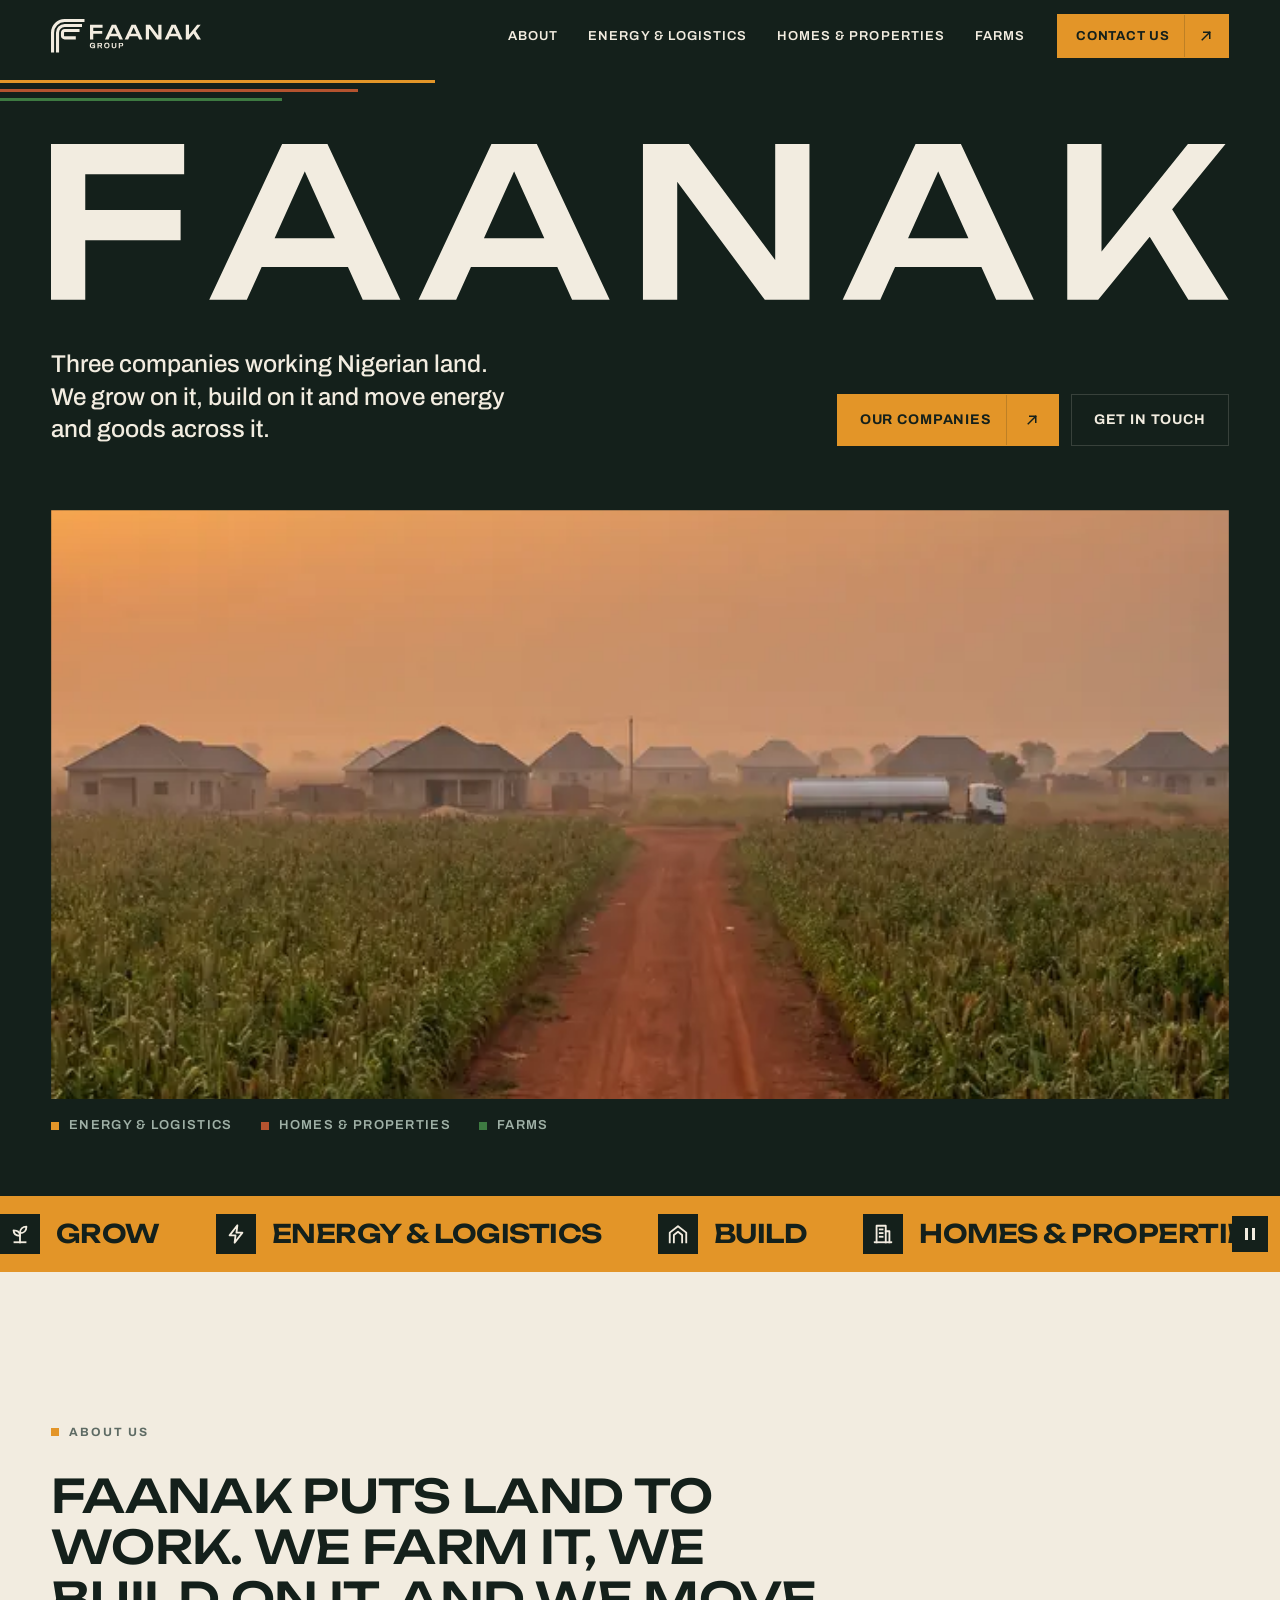
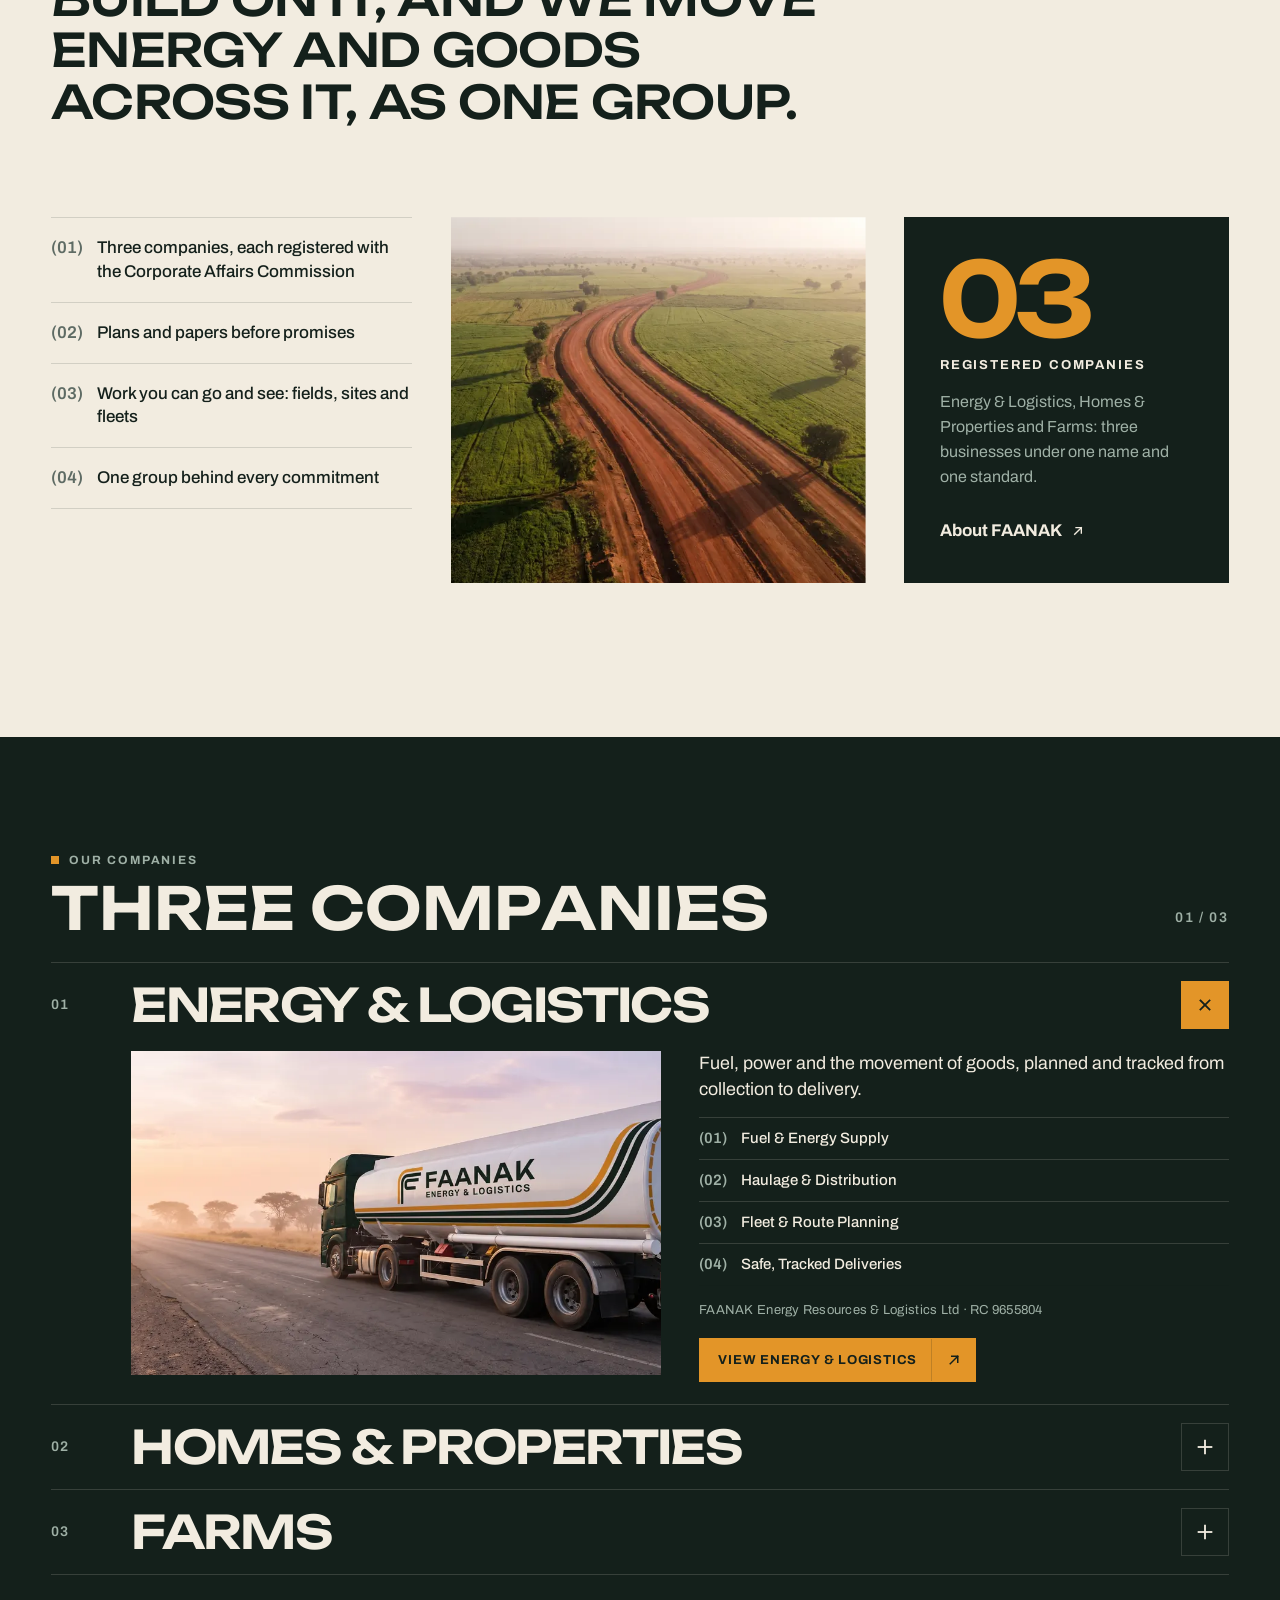
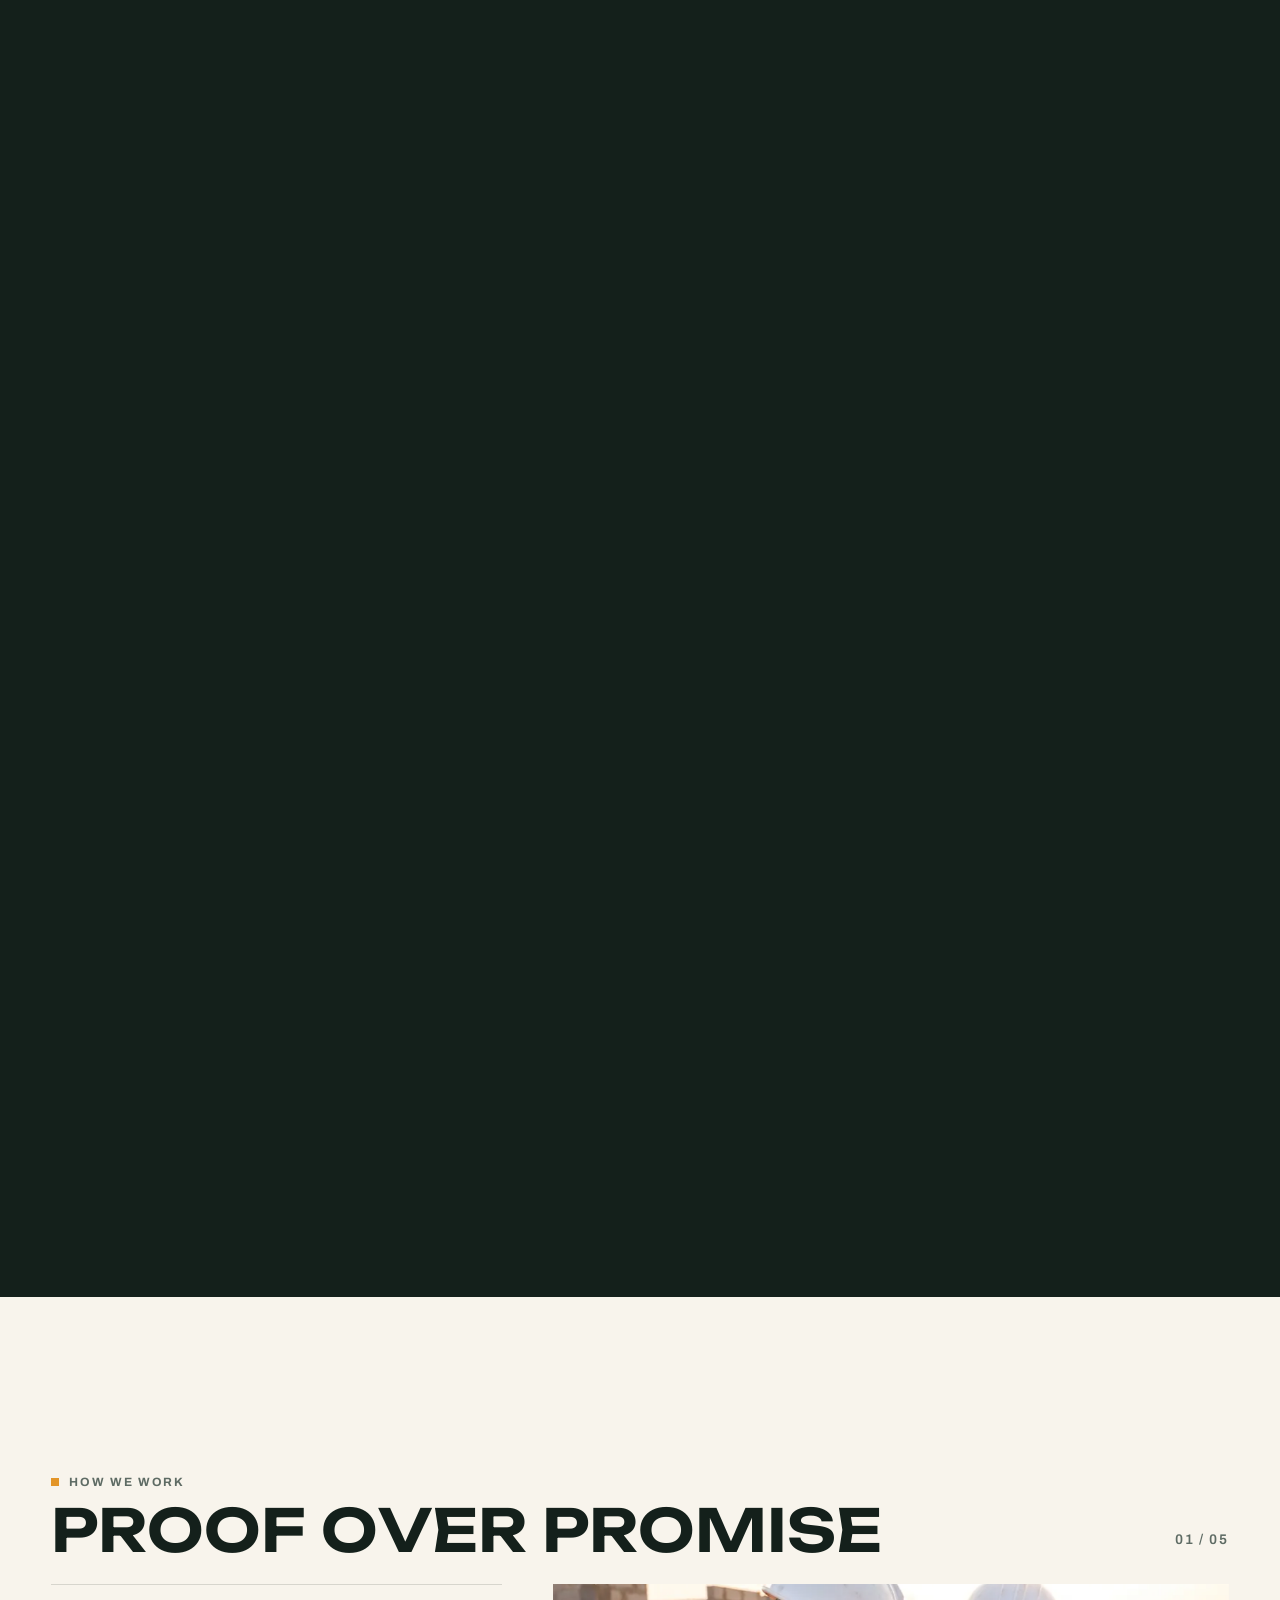
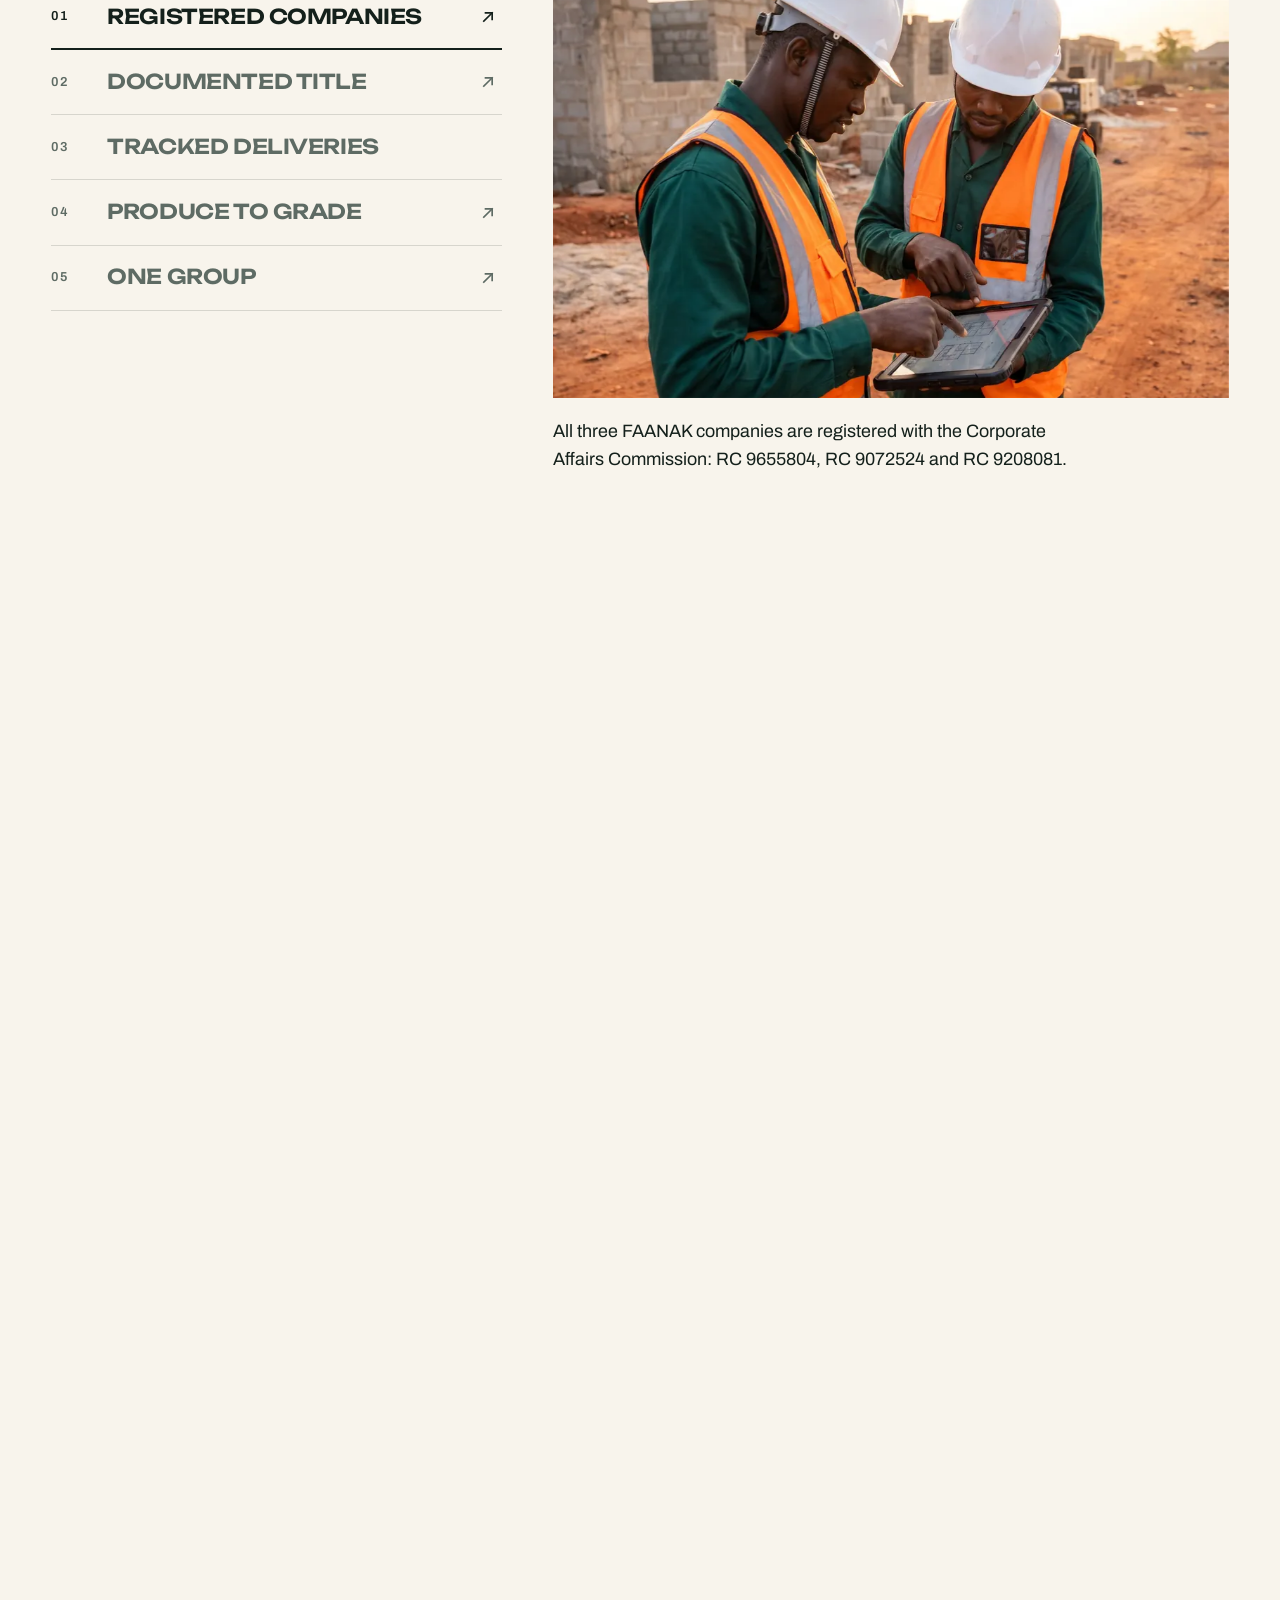
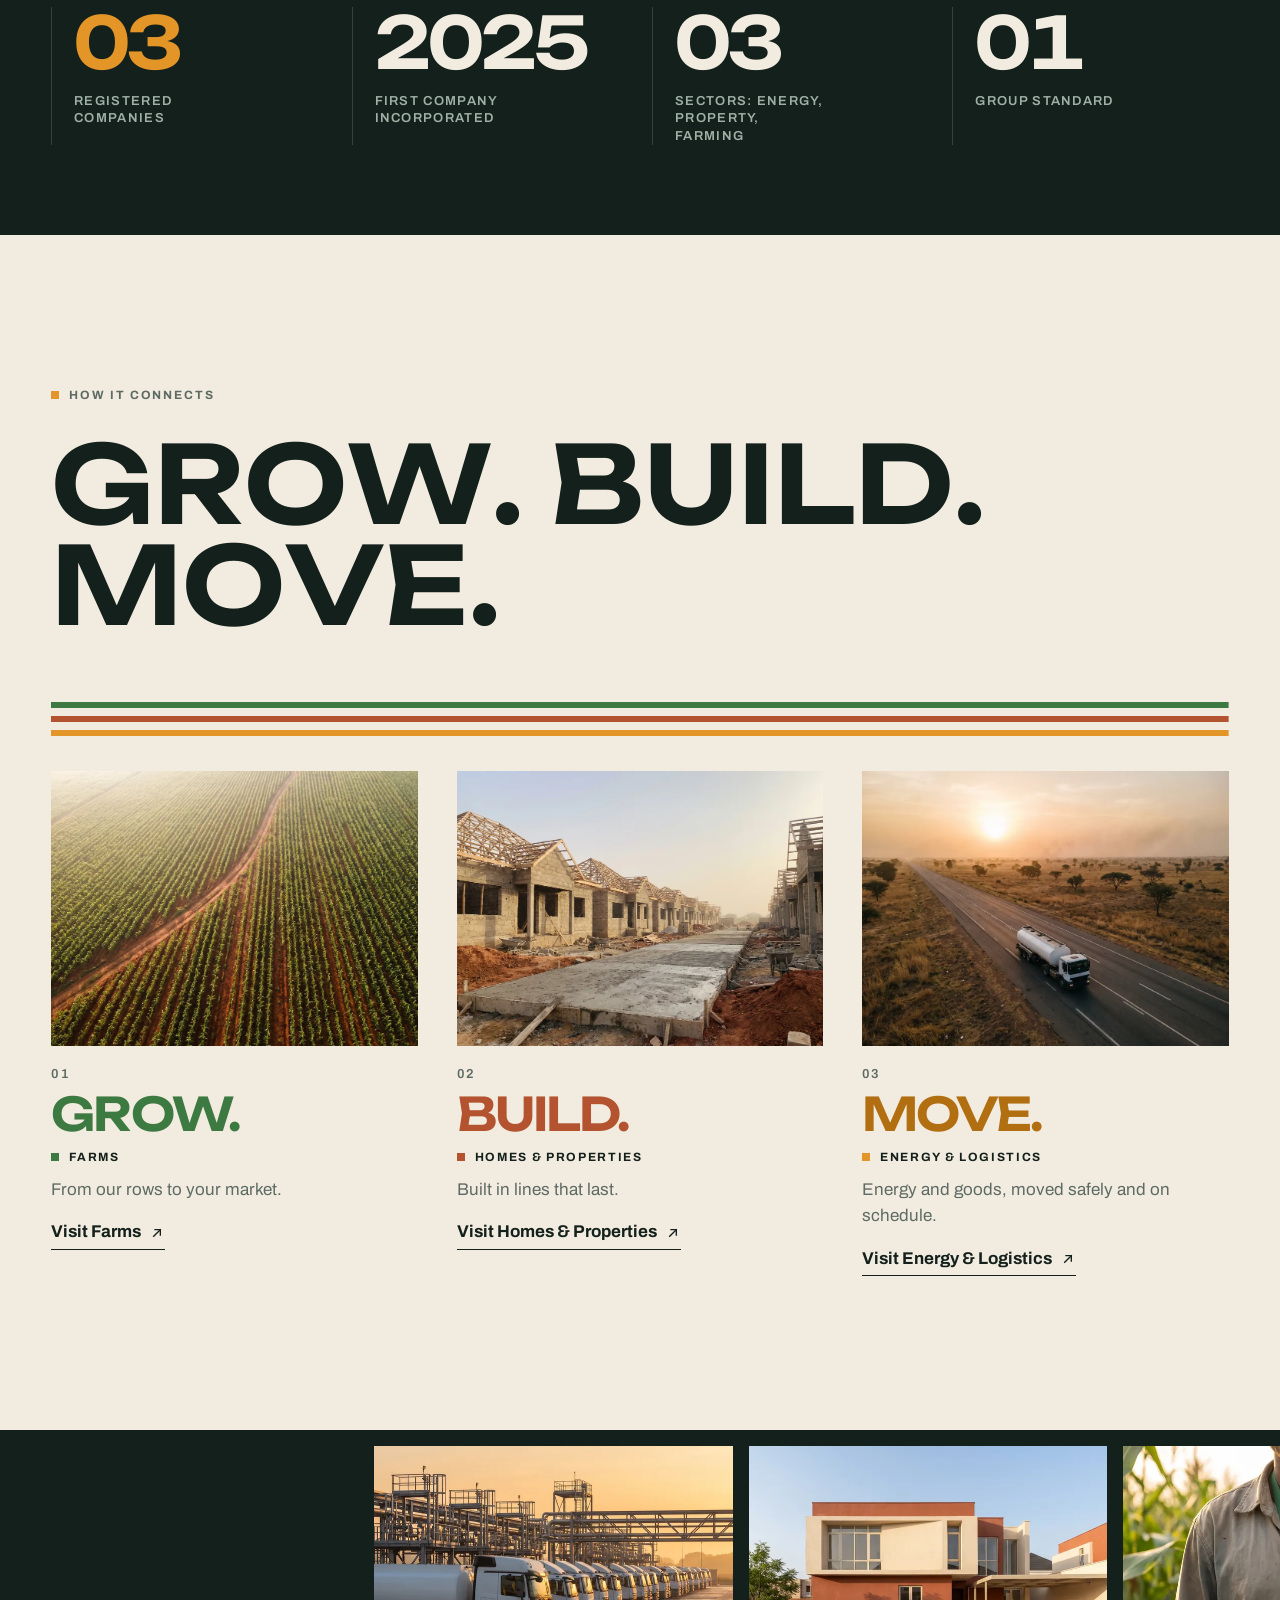
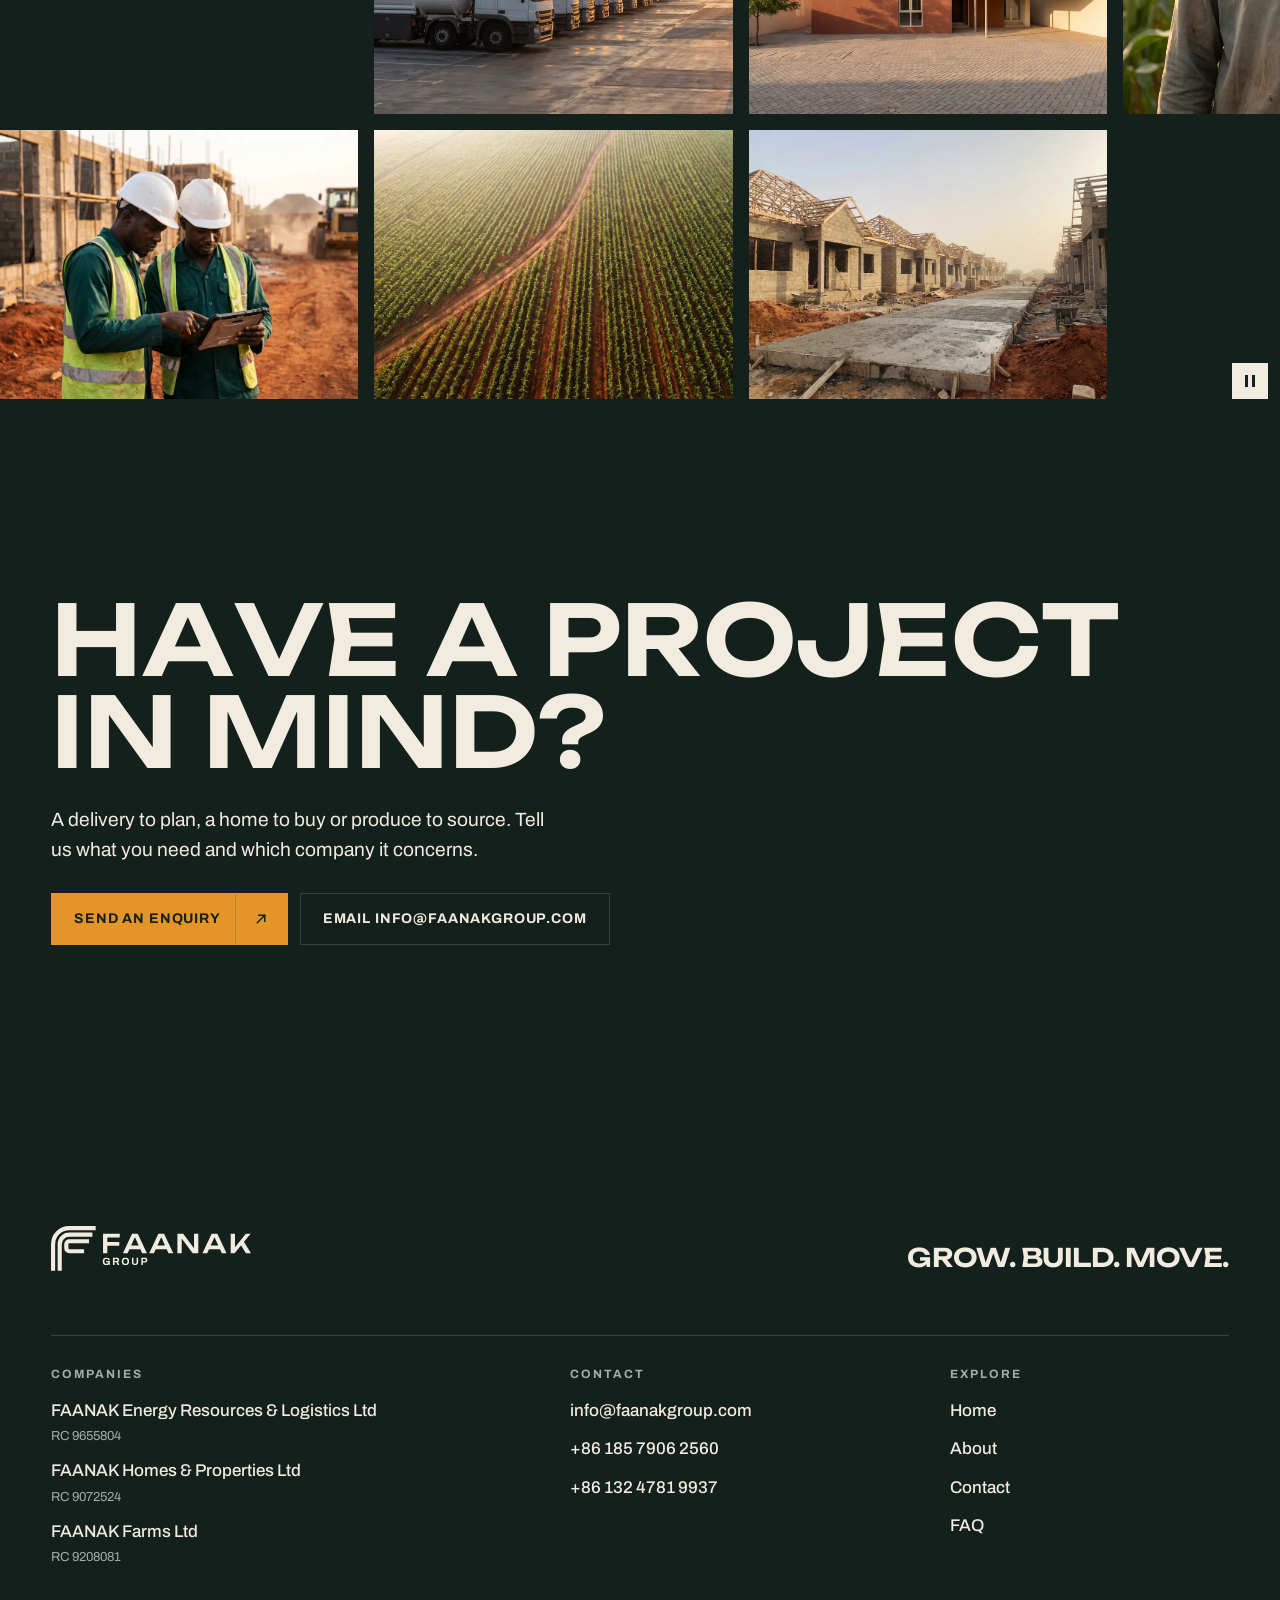
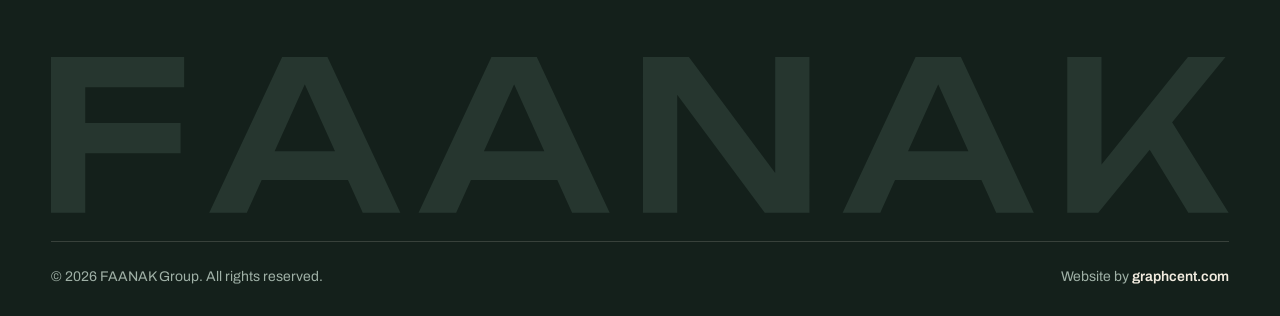
==== index.html @ 769b5a4d "Split the site into pages with scroll-driven company and work sections The one-page layout read as a" ====
<!doctype html>
<html lang="en-NG">
<head>
<meta charset="utf-8">
<meta name="viewport" content="width=device-width, initial-scale=1, viewport-fit=cover">
<title>FAANAK Group | Energy &amp; Logistics, Homes &amp; Properties, Farms</title>
<meta name="description" content="FAANAK Group brings three Nigerian companies under one name: FAANAK Energy Resources &amp; Logistics, FAANAK Homes &amp; Properties and FAANAK Farms. Grow. Build. Move.">
<meta name="theme-color" content="#14201B">
<link rel="canonical" href="https://4hm4di.github.io/faanakgroup/">
<meta property="og:type" content="website">
<meta property="og:site_name" content="FAANAK Group">
<meta property="og:title" content="FAANAK Group | Energy &amp; Logistics, Homes &amp; Properties, Farms">
<meta property="og:description" content="FAANAK Group brings three Nigerian companies under one name: FAANAK Energy Resources &amp; Logistics, FAANAK Homes &amp; Properties and FAANAK Farms. Grow. Build. Move.">
<meta property="og:url" content="https://4hm4di.github.io/faanakgroup/">
<meta property="og:image" content="https://4hm4di.github.io/faanakgroup/assets/img/og-image.jpg">
<meta name="twitter:card" content="summary_large_image">
<link rel="icon" href="favicon.ico" sizes="any">
<link rel="icon" href="favicon.svg" type="image/svg+xml">
<link rel="apple-touch-icon" href="apple-touch-icon.png">
<link rel="preload" href="assets/fonts/Unbounded-var.woff2" as="font" type="font/woff2" crossorigin>
<link rel="preload" href="assets/fonts/Archivo-var.woff2" as="font" type="font/woff2" crossorigin>
<link rel="stylesheet" href="assets/css/site.css">
<script>document.documentElement.classList.add('js');setTimeout(function(){var d=document.documentElement;if(!d.classList.contains('ready'))d.classList.remove('js');},4000);</script>
<script src="assets/js/site.js" defer></script>
</head><body data-page="index">
<svg xmlns="http://www.w3.org/2000/svg" style="display:none"><symbol id="i-phone" viewBox="0 0 24 24" fill="none" stroke="currentColor" stroke-width="2" stroke-linecap="square" stroke-linejoin="round"><path d="M6.5,3 H9.2 L10.6,7.4 L8.6,9 C9.7,11.6 12.4,14.3 15,15.4 L16.6,13.4 L21,14.8 V17.5 C21,19.4 19.4,21 17.5,21 C10,21 3,14 3,6.5 C3,4.6 4.6,3 6.5,3 Z"/></symbol><symbol id="i-mobile" viewBox="0 0 24 24" fill="none" stroke="currentColor" stroke-width="2" stroke-linecap="square" stroke-linejoin="round"><path d="M7,2.5 H17 V21.5 H7 Z"/><path d="M11,18 H13"/></symbol><symbol id="i-email" viewBox="0 0 24 24" fill="none" stroke="currentColor" stroke-width="2" stroke-linecap="square" stroke-linejoin="round"><path d="M3,5.5 H21 V18.5 H3 Z"/><path d="M3,7.5 L12,13.5 L21,7.5" stroke-linecap="butt"/></symbol><symbol id="i-web" viewBox="0 0 24 24" fill="none" stroke="currentColor" stroke-width="2" stroke-linecap="square" stroke-linejoin="round"><path d="M21,12 A9,9 0 1,1 3,12 A9,9 0 1,1 21,12 Z"/><path d="M12,3 C8.3,6.2 8.3,17.8 12,21" stroke-linecap="butt"/><path d="M12,3 C15.7,6.2 15.7,17.8 12,21" stroke-linecap="butt"/><path d="M3,12 H21" stroke-linecap="butt"/></symbol><symbol id="i-location" viewBox="0 0 24 24" fill="none" stroke="currentColor" stroke-width="2" stroke-linecap="square" stroke-linejoin="round"><path d="M12,21.5 C12,21.5 4.5,14.6 4.5,9.5 A7.5,7.5 0 0,1 19.5,9.5 C19.5,14.6 12,21.5 12,21.5 Z"/><path d="M14.5,9.5 A2.5,2.5 0 1,1 9.5,9.5 A2.5,2.5 0 1,1 14.5,9.5 Z"/></symbol><symbol id="i-chat" viewBox="0 0 24 24" fill="none" stroke="currentColor" stroke-width="2" stroke-linecap="square" stroke-linejoin="round"><path d="M3.5,4.5 H20.5 V16 H11.5 L7,20 V16 H3.5 Z"/><path d="M7.5,8.5 H16.5"/><path d="M7.5,12 H13.5"/></symbol><symbol id="i-social" viewBox="0 0 24 24" fill="none" stroke="currentColor" stroke-width="2" stroke-linecap="square" stroke-linejoin="round"><path d="M20.1,5.5 A2.6,2.6 0 1,1 14.9,5.5 A2.6,2.6 0 1,1 20.1,5.5 Z"/><path d="M9.1,12 A2.6,2.6 0 1,1 3.9,12 A2.6,2.6 0 1,1 9.1,12 Z"/><path d="M20.1,18.5 A2.6,2.6 0 1,1 14.9,18.5 A2.6,2.6 0 1,1 20.1,18.5 Z"/><path d="M8.74,10.68 L15.26,6.82" stroke-linecap="butt"/><path d="M8.74,13.32 L15.26,17.18" stroke-linecap="butt"/></symbol><symbol id="i-energy" viewBox="0 0 24 24" fill="none" stroke="currentColor" stroke-width="2" stroke-linecap="square" stroke-linejoin="round"><path d="M13.5,2.5 L5,13.5 H11.5 L10.5,21.5 L19,10.5 H12.5 Z"/></symbol><symbol id="i-fuel" viewBox="0 0 24 24" fill="none" stroke="currentColor" stroke-width="2" stroke-linecap="square" stroke-linejoin="round"><path d="M12,2.5 C12,2.5 5.5,10.2 5.5,14.5 A6.5,6.5 0 0,0 18.5,14.5 C18.5,10.2 12,2.5 12,2.5 Z"/><path d="M9,15 C9,16.7 10.3,18 12,18"/></symbol><symbol id="i-logistics" viewBox="0 0 24 24" fill="none" stroke="currentColor" stroke-width="2" stroke-linecap="square" stroke-linejoin="round"><path d="M2.5,6 H14 V17"/><path d="M2.5,6 V17 H4" stroke-linecap="butt"/><path d="M8,17 H15" stroke-linecap="butt"/><path d="M14,9.5 H18 L21.5,13 V17 H19" stroke-linecap="butt"/><path d="M8,17.5 A2,2 0 1,1 4,17.5 A2,2 0 1,1 8,17.5 Z"/><path d="M19,17.5 A2,2 0 1,1 15,17.5 A2,2 0 1,1 19,17.5 Z"/></symbol><symbol id="i-homes" viewBox="0 0 24 24" fill="none" stroke="currentColor" stroke-width="2" stroke-linecap="square" stroke-linejoin="round"><path d="M3,21 V10.5 L12,3.5 L21,10.5 V21"/><path d="M7.5,21 V13 L12,9.5 L16.5,13 V21"/></symbol><symbol id="i-properties" viewBox="0 0 24 24" fill="none" stroke="currentColor" stroke-width="2" stroke-linecap="square" stroke-linejoin="round"><path d="M5,21 V3 H15 V21"/><path d="M15,9 H19 V21"/><path d="M8.5,7 H11.5"/><path d="M8.5,11 H11.5"/><path d="M8.5,15 H11.5"/><path d="M3,21 H21"/></symbol><symbol id="i-land" viewBox="0 0 24 24" fill="none" stroke="currentColor" stroke-width="2" stroke-linecap="square" stroke-linejoin="round"><path d="M3.5,8 L12,4 L20.5,8 L12,12 Z"/><path d="M3.5,12.5 L12,16.5 L20.5,12.5"/><path d="M3.5,16.5 L12,20.5 L20.5,16.5"/></symbol><symbol id="i-farms" viewBox="0 0 24 24" fill="none" stroke="currentColor" stroke-width="2" stroke-linecap="square" stroke-linejoin="round"><path d="M12,21 V11"/><path d="M12,14 C12,10.2 9.2,8 5,8 C5,11.8 7.8,14 12,14 Z"/><path d="M12,11 C12,7 14.8,4 19,4 C19,8 16.2,11 12,11 Z"/><path d="M6,21 H18"/></symbol><symbol id="i-produce" viewBox="0 0 24 24" fill="none" stroke="currentColor" stroke-width="2" stroke-linecap="square" stroke-linejoin="round"><path d="M12,22 V4"/><path d="M8,5.5 L12,9 L16,5.5"/><path d="M8,10 L12,13.5 L16,10"/><path d="M8,14.5 L12,18 L16,14.5"/></symbol><symbol id="i-fields" viewBox="0 0 24 24" fill="none" stroke="currentColor" stroke-width="2" stroke-linecap="square" stroke-linejoin="round"><path d="M3,7.5 C6,5.5 9,9.5 12,7.5 C15,5.5 18,9.5 21,7.5"/><path d="M3,12 C6,10 9,14 12,12 C15,10 18,14 21,12"/><path d="M3,16.5 C6,14.5 9,18.5 12,16.5 C15,14.5 18,18.5 21,16.5"/></symbol><symbol id="i-arrow" viewBox="0 0 24 24" fill="none" stroke="currentColor" stroke-width="2" stroke-linecap="square" stroke-linejoin="round"><path d="M7 17 L17 7"/><path d="M9 7 H17 V15"/></symbol><symbol id="i-plus" viewBox="0 0 24 24" fill="none" stroke="currentColor" stroke-width="2" stroke-linecap="square"><path d="M12 5 V19"/><path d="M5 12 H19"/></symbol></svg>
<a class="skip" href="#main">Skip to content</a>
<header class="header" data-header>
  <div class="header__inner wrap">
    <a class="header__logo" href="index.html" aria-label="FAANAK Group home"><svg class="logo" role="img" aria-hidden="true" focusable="false" xmlns="http://www.w3.org/2000/svg" viewBox="0 0 447.92 100.00"><g transform="translate(0.000,0.000) scale(1.40331)"><path d="M154.391,226.579 H115.462 A25.733,25.733 0 0 0 89.729,252.312 V291.241" transform="translate(-86.430,-223.280)" fill="none" stroke="currentColor" stroke-width="6.598148148148148" stroke-linecap="square" stroke-linejoin="round"/><path d="M149.112,237.136 H115.462 A15.176,15.176 0 0 0 100.286,252.312 V291.241" transform="translate(-86.430,-223.280)" fill="none" stroke="currentColor" stroke-width="6.598148148148148" stroke-linecap="square" stroke-linejoin="round"/><path d="M143.834,247.693 H115.462 A4.619,4.619 0 0 0 110.843,252.312 V258.910 A4.619,4.619 0 0 0 115.462,263.529 H135.916" transform="translate(-86.430,-223.280)" fill="none" stroke="currentColor" stroke-width="6.598148148148148" stroke-linecap="square" stroke-linejoin="round"/><path d="M172.88,249.97h22.57v6.04h-22.57v-6.04ZM196.16,236.73v6.08h-23.2l3.37-3.62v28.78h-6.87v-31.24h26.7ZM209.36,261.38v-5.75h21.66v5.75h-21.66ZM224.9,236.73l14.62,31.24h-7.54l-12.79-28.36h2.33l-12.79,28.36h-7.54l14.62-31.24h9.08ZM251.35,261.38v-5.75h21.66v5.75h-21.66ZM266.88,236.73l14.62,31.24h-7.54l-12.79-28.36h2.33l-12.79,28.36h-7.54l14.62-31.24h9.08ZM317.15,263.3l-2.46.37v-26.95h6.87v31.24h-8.95l-19.99-26.95,2.42-.37v27.32h-6.87v-31.24h9.2l19.78,26.57ZM336.4,261.38v-5.75h21.66v5.75h-21.66ZM351.93,236.73l14.62,31.24h-7.54l-12.79-28.36h2.33l-12.79,28.36h-7.54l14.62-31.24h9.08ZM373.26,267.96v-31.24h6.87v25.49l-2-1.42,19.33-24.07h7.54l-25.53,31.24h-6.21ZM388.17,252.68l5.08-4.54,12.37,19.83h-8.08l-9.37-15.29Z" transform="translate(-86.430,-224.422)" fill="currentColor"/><path d="M174.58,286.75c-1.78,0-3.15-.47-4.11-1.42-.96-.95-1.44-2.42-1.44-4.42,0-1.33.23-2.42.69-3.29s1.13-1.5,2.01-1.93c.88-.42,1.93-.63,3.16-.63.74,0,1.43.08,2.08.25s1.22.42,1.72.76c.5.34.89.77,1.17,1.28.28.51.42,1.12.42,1.82h-2.49c0-.34-.07-.64-.22-.91-.15-.26-.35-.48-.62-.66-.26-.18-.57-.31-.91-.4s-.7-.13-1.07-.13c-.57,0-1.07.07-1.5.22s-.78.37-1.06.68c-.28.3-.49.68-.63,1.13-.14.45-.21.97-.21,1.56v.49c0,.82.12,1.5.36,2.03.24.53.6.92,1.09,1.18.48.26,1.08.39,1.8.39.59,0,1.12-.09,1.57-.27.46-.18.81-.44,1.07-.78.26-.34.39-.76.39-1.25v-.12h-3.38v-1.88h5.81v6.11h-1.61l-.21-1.22c-.33.32-.68.58-1.06.79-.38.21-.8.37-1.26.47-.46.1-.98.16-1.55.16ZM185.28,286.55v-11.3h6.19c.83,0,1.53.15,2.08.44.55.3.97.71,1.24,1.24.27.53.41,1.14.41,1.84,0,.74-.16,1.39-.49,1.95-.33.57-.81,1-1.43,1.29l2.31,4.53h-2.72l-1.99-4.12h-3.15v4.12h-2.45ZM187.74,280.49h3.41c.49,0,.88-.15,1.15-.45.27-.3.41-.71.41-1.23,0-.33-.06-.61-.18-.85-.12-.24-.3-.41-.53-.54s-.52-.18-.86-.18h-3.41v3.25ZM205.21,286.75c-1.2,0-2.23-.21-3.1-.64-.87-.43-1.53-1.08-1.99-1.94-.46-.87-.69-1.95-.69-3.26s.23-2.42.69-3.29,1.13-1.5,1.99-1.93c.87-.42,1.9-.63,3.1-.63s2.26.21,3.12.63c.86.42,1.52,1.07,1.98,1.93.46.86.69,1.96.69,3.29s-.23,2.39-.69,3.26c-.46.87-1.12,1.52-1.98,1.94-.86.43-1.9.64-3.12.64ZM205.21,284.74c.54,0,1.01-.08,1.42-.23.41-.15.75-.38,1.02-.69.27-.31.48-.68.63-1.13.14-.44.21-.95.21-1.52v-.51c0-.58-.07-1.1-.21-1.55-.14-.45-.35-.83-.63-1.13-.27-.3-.61-.53-1.02-.68-.41-.15-.88-.23-1.42-.23s-.99.08-1.4.23c-.41.15-.75.38-1.02.68-.27.3-.48.68-.62,1.13-.14.45-.21.97-.21,1.55v.51c0,.57.07,1.08.21,1.52s.34.82.62,1.13c.27.31.61.54,1.02.69.41.15.87.23,1.4.23ZM220.53,286.75c-1.03,0-1.92-.16-2.66-.49-.74-.33-1.31-.83-1.7-1.49-.4-.66-.59-1.49-.59-2.48v-7.03h2.47v6.97c0,.81.21,1.44.64,1.87.43.43,1.04.65,1.84.65s1.42-.22,1.85-.65.65-1.06.65-1.87v-6.97h2.47v7.03c0,.99-.2,1.81-.59,2.48-.4.66-.96,1.16-1.7,1.49-.74.33-1.63.49-2.68.49ZM230.6,286.55v-11.3h5.88c.81,0,1.49.15,2.03.45.54.3.96.72,1.24,1.27.28.54.42,1.19.42,1.94s-.15,1.4-.44,1.95c-.29.55-.72.99-1.28,1.29-.56.31-1.25.46-2.06.46h-3.34v3.94h-2.45ZM233.05,280.61h3.01c.52,0,.91-.15,1.19-.44.28-.3.42-.71.42-1.24,0-.36-.06-.66-.18-.91-.12-.24-.3-.43-.54-.56-.24-.13-.54-.2-.9-.2h-3.01v3.34Z" transform="translate(-86.430,-224.422)" fill="currentColor"/></g></svg></a>
    <nav class="nav" aria-label="Main"><a href="about.html">About</a><a href="energy-logistics.html">Energy &amp; Logistics</a><a href="homes-properties.html">Homes &amp; Properties</a><a href="farms.html">Farms</a></nav>
    <a class="btn btn--amber btn--sm header__cta" href="contact.html"><span>Contact Us</span><span class="btn__icon" aria-hidden="true"><svg class="ico" aria-hidden="true" focusable="false"><use href="#i-arrow"/></svg></span></a>
    <button class="menu-btn" type="button" aria-expanded="false" aria-controls="menu" aria-label="Open menu" data-menu-btn>
      <span></span><span></span><span></span>
    </button>
  </div>
</header>
<div class="menu" id="menu" data-menu hidden>
  <nav class="menu__nav wrap" aria-label="Mobile"><a href="index.html" aria-current="page">Home</a><a href="about.html">About</a><a href="energy-logistics.html">Energy &amp; Logistics</a><a href="homes-properties.html">Homes &amp; Properties</a><a href="farms.html">Farms</a><a href="contact.html">Contact</a></nav>
  <div class="menu__foot wrap">
    <a href="mailto:info@faanakgroup.com">info@faanakgroup.com</a>
    <a href="tel:+8618579062560">+86&nbsp;185&nbsp;7906&nbsp;2560</a>
  </div>
</div>
<main id="main">
<section class="hero dark" id="top" aria-labelledby="hero-title">
  <div class="hero__lanes" aria-hidden="true"><span></span><span></span><span></span></div>
  <div class="wrap">
    <h1 class="hero__word" id="hero-title"><span class="sr-only">FAANAK Group</span><svg class="wm" viewBox="169.46 236.72 236.16 31.25" aria-hidden="true" focusable="false" fill="currentColor"><path class="wm__l" style="--i:0" d="M 196.16,236.73 l 0,6.08 l -23.2,0 l 3.37,-3.62 l 0,28.78 l -6.87,0 l 0,-31.24 l 26.7,0 Z M 172.88,249.97 l 22.57,0 l 0,6.04 l -22.57,0 l 0,-6.04 Z"/><path class="wm__l" style="--i:1" d="M 224.9,236.73 l 14.62,31.24 l -7.54,0 l -12.79,-28.36 l 2.33,0 l -12.79,28.36 l -7.54,0 l 14.62,-31.24 l 9.08,0 Z M 209.36,261.38 l 0,-5.75 l 21.66,0 l 0,5.75 l -21.66,0 Z"/><path class="wm__l" style="--i:2" d="M 266.88,236.73 l 14.62,31.24 l -7.54,0 l -12.79,-28.36 l 2.33,0 l -12.79,28.36 l -7.54,0 l 14.62,-31.24 l 9.08,0 Z M 251.35,261.38 l 0,-5.75 l 21.66,0 l 0,5.75 l -21.66,0 Z"/><path class="wm__l" style="--i:3" d="M 317.15,263.3 l -2.46,0.37 l 0,-26.95 l 6.87,0 l 0,31.24 l -8.95,0 l -19.99,-26.95 l 2.42,-0.37 l 0,27.32 l -6.87,0 l 0,-31.24 l 9.2,0 l 19.78,26.57 Z"/><path class="wm__l" style="--i:4" d="M 351.93,236.73 l 14.62,31.24 l -7.54,0 l -12.79,-28.36 l 2.33,0 l -12.79,28.36 l -7.54,0 l 14.62,-31.24 l 9.08,0 Z M 336.4,261.38 l 0,-5.75 l 21.66,0 l 0,5.75 l -21.66,0 Z"/><path class="wm__l" style="--i:5" d="M 373.26,267.96 l 0,-31.24 l 6.87,0 l 0,25.49 l -2,-1.42 l 19.33,-24.07 l 7.54,0 l -25.53,31.24 l -6.21,0 Z M 388.17,252.68 l 5.08,-4.54 l 12.37,19.83 l -8.08,0 l -9.37,-15.29 Z"/></svg></h1>
    <div class="hero__row">
      <p class="hero__lead" data-split="words">Three companies working Nigerian land. We grow on it, build on it and move energy and goods across it.</p>
      <div class="hero__actions"><a class="btn btn--amber" href="#companies"><span>Our Companies</span><span class="btn__icon" aria-hidden="true"><svg class="ico" aria-hidden="true" focusable="false"><use href="#i-arrow"/></svg></span></a><a class="btn btn--ghost" href="contact.html"><span>Get in Touch</span></a></div>
    </div>
  </div>
  <div class="hero__media wrap">
    <div class="hero__frame" data-reveal="clip"><picture><source media="(max-width: 700px) and (orientation: portrait)" type="image/webp" srcset="assets/img/hero-mobile-640.webp 640w, assets/img/hero-mobile-1080.webp 1080w" sizes="100vw" width="1080" height="1935"><source type="image/webp" srcset="assets/img/hero-960.webp 960w, assets/img/hero-1600.webp 1600w, assets/img/hero-2400.webp 2400w" sizes="(max-width: 1400px) 100vw, 1400px"><img class="hero__img" src="assets/img/hero-1600.jpg" width="1600" height="893" alt="A white tanker on a straight road through green farmland at dawn, with new homes on the horizon" loading="eager" decoding="sync" fetchpriority="high"></picture></div>
    <ul class="hero__tags" aria-label="Our companies"><li><a href="energy-logistics.html"><span class="dot dot--amber" aria-hidden="true"></span>Energy &amp; Logistics</a></li><li><a href="homes-properties.html"><span class="dot dot--laterite" aria-hidden="true"></span>Homes &amp; Properties</a></li><li><a href="farms.html"><span class="dot dot--green" aria-hidden="true"></span>Farms</a></li></ul>
  </div>
</section>

<div class="ticker" data-marquee aria-label="Grow, Build, Move">
  <div class="ticker__track" aria-hidden="true"><div class="ticker__group"><span class="ticker__item"><span class="ticker__ico ticker__ico--green"><svg class="ico" aria-hidden="true" focusable="false"><use href="#i-farms"/></svg></span>Grow</span><span class="ticker__item"><span class="ticker__ico ticker__ico--amber"><svg class="ico" aria-hidden="true" focusable="false"><use href="#i-energy"/></svg></span>Energy &amp; Logistics</span><span class="ticker__item"><span class="ticker__ico ticker__ico--laterite"><svg class="ico" aria-hidden="true" focusable="false"><use href="#i-homes"/></svg></span>Build</span><span class="ticker__item"><span class="ticker__ico ticker__ico--laterite"><svg class="ico" aria-hidden="true" focusable="false"><use href="#i-properties"/></svg></span>Homes &amp; Properties</span><span class="ticker__item"><span class="ticker__ico ticker__ico--amber"><svg class="ico" aria-hidden="true" focusable="false"><use href="#i-logistics"/></svg></span>Move</span><span class="ticker__item"><span class="ticker__ico ticker__ico--green"><svg class="ico" aria-hidden="true" focusable="false"><use href="#i-produce"/></svg></span>Farms</span></div><div class="ticker__group"><span class="ticker__item"><span class="ticker__ico ticker__ico--green"><svg class="ico" aria-hidden="true" focusable="false"><use href="#i-farms"/></svg></span>Grow</span><span class="ticker__item"><span class="ticker__ico ticker__ico--amber"><svg class="ico" aria-hidden="true" focusable="false"><use href="#i-energy"/></svg></span>Energy &amp; Logistics</span><span class="ticker__item"><span class="ticker__ico ticker__ico--laterite"><svg class="ico" aria-hidden="true" focusable="false"><use href="#i-homes"/></svg></span>Build</span><span class="ticker__item"><span class="ticker__ico ticker__ico--laterite"><svg class="ico" aria-hidden="true" focusable="false"><use href="#i-properties"/></svg></span>Homes &amp; Properties</span><span class="ticker__item"><span class="ticker__ico ticker__ico--amber"><svg class="ico" aria-hidden="true" focusable="false"><use href="#i-logistics"/></svg></span>Move</span><span class="ticker__item"><span class="ticker__ico ticker__ico--green"><svg class="ico" aria-hidden="true" focusable="false"><use href="#i-produce"/></svg></span>Farms</span></div></div>
  <button class="pause" type="button" data-pause aria-pressed="false" aria-label="Pause moving text"><span class="pause__bars" aria-hidden="true"></span></button>
</div>
<section class="about section" aria-labelledby="about-title">
  <div class="wrap">
    <p class="kicker"><span class="kicker__dot" aria-hidden="true"></span>About Us</p>
    <h2 class="statement" id="about-title" data-split="words">FAANAK puts land to work. We farm it, we build on it, and we move energy and goods across it, as one group.</h2>
    <div class="about__grid">
      <ol class="numlist" data-stagger>
        <li><span class="numlist__n">(01)</span> Three companies, each registered with the Corporate Affairs Commission</li>
        <li><span class="numlist__n">(02)</span> Plans and papers before promises</li>
        <li><span class="numlist__n">(03)</span> Work you can go and see: fields, sites and fleets</li>
        <li><span class="numlist__n">(04)</span> One group behind every commitment</li>
      </ol>
      <figure class="about__img" data-reveal="clip"><picture><source type="image/webp" srcset="assets/img/about-road-960.webp 960w, assets/img/about-road-1600.webp 1600w" sizes="(max-width: 900px) 100vw, 40vw"><img class="cover" src="assets/img/about-road-1600.jpg" width="1600" height="893" alt="A red laterite road curving across green farmland from above" loading="lazy" decoding="async"></picture></figure>
      <div class="about__box" data-reveal>
        <p class="about__big"><span data-count="3" data-pad="2">03</span></p>
        <p class="about__label">Registered Companies</p>
        <p class="about__text">Energy &amp; Logistics, Homes &amp; Properties and Farms: three businesses under one name and one standard.</p>
        <a class="link" href="about.html">About FAANAK <span aria-hidden="true"><svg class="ico" aria-hidden="true" focusable="false"><use href="#i-arrow"/></svg></span></a>
      </div>
    </div>
  </div>
</section>

<section class="companies dark scrolly" id="companies" aria-labelledby="companies-title" data-scrolly="acc" style="--steps:3">
  <div class="scrolly__stage">
    <div class="wrap">
      <div class="scrolly__head">
        <div><p class="kicker"><span class="kicker__dot" aria-hidden="true"></span>Our Companies</p><h2 class="title title--stage" id="companies-title" data-split="chars">Three Companies</h2></div>
        <p class="scrolly__count" aria-hidden="true"><span data-scrolly-n>01</span> / 03</p>
      </div>
      <div class="acc" data-acc>
<div class="acc__item acc__item--amber" id="energy" data-acc-item data-open>
  <h3 class="acc__h"><button class="acc__btn" type="button" aria-expanded="true" aria-controls="p-energy" id="b-energy">
    <span class="acc__n">01</span><span class="acc__name">Energy &amp; Logistics</span><span class="acc__plus" aria-hidden="true"><svg class="ico" aria-hidden="true" focusable="false"><use href="#i-plus"/></svg></span>
  </button></h3>
  <div class="acc__panel" id="p-energy" role="region" aria-labelledby="b-energy"><div class="acc__inner">
    <div class="co">
      <figure class="co__img"><picture><source type="image/webp" srcset="assets/img/energy-tanker-960.webp 960w, assets/img/energy-tanker-1600.webp 1600w" sizes="(max-width: 900px) 100vw, 45vw"><img class="cover" src="assets/img/energy-tanker-1600.jpg" width="1600" height="893" alt="A FAANAK Energy &amp; Logistics fuel tanker on a highway at dawn" loading="lazy" decoding="async"></picture></figure>
      <div class="co__body">
        <p class="co__text">Fuel, power and the movement of goods, planned and tracked from collection to delivery.</p>
        <ol class="numlist numlist--dark"><li><span class="numlist__n">(01)</span> Fuel &amp; Energy Supply</li><li><span class="numlist__n">(02)</span> Haulage &amp; Distribution</li><li><span class="numlist__n">(03)</span> Fleet &amp; Route Planning</li><li><span class="numlist__n">(04)</span> Safe, Tracked Deliveries</li></ol>
        <p class="co__legal"><span translate="no">FAANAK Energy Resources &amp; Logistics Ltd</span> · RC 9655804</p>
        <a class="btn btn--amber btn--sm" href="energy-logistics.html"><span>View Energy &amp; Logistics</span><span class="btn__icon" aria-hidden="true"><svg class="ico" aria-hidden="true" focusable="false"><use href="#i-arrow"/></svg></span></a>
      </div>
    </div>
  </div></div>
</div>
<div class="acc__item acc__item--laterite" id="homes" data-acc-item>
  <h3 class="acc__h"><button class="acc__btn" type="button" aria-expanded="false" aria-controls="p-homes" id="b-homes">
    <span class="acc__n">02</span><span class="acc__name">Homes &amp; Properties</span><span class="acc__plus" aria-hidden="true"><svg class="ico" aria-hidden="true" focusable="false"><use href="#i-plus"/></svg></span>
  </button></h3>
  <div class="acc__panel" id="p-homes" role="region" aria-labelledby="b-homes"><div class="acc__inner">
    <div class="co">
      <figure class="co__img"><picture><source type="image/webp" srcset="assets/img/homes-house-960.webp 960w, assets/img/homes-house-1600.webp 1600w" sizes="(max-width: 900px) 100vw, 45vw"><img class="cover" src="assets/img/homes-house-1600.jpg" width="1600" height="893" alt="A newly completed two-storey home with laterite-red walls" loading="lazy" decoding="async"></picture></figure>
      <div class="co__body">
        <p class="co__text">Homes, estates and property for living and investment, built in lines that last.</p>
        <ol class="numlist numlist--dark"><li><span class="numlist__n">(01)</span> Homes &amp; Estates</li><li><span class="numlist__n">(02)</span> Property for Investment</li><li><span class="numlist__n">(03)</span> Site Development</li><li><span class="numlist__n">(04)</span> Documented Title &amp; Handover</li></ol>
        <p class="co__legal"><span translate="no">FAANAK Homes &amp; Properties Ltd</span> · RC 9072524</p>
        <a class="btn btn--laterite btn--sm" href="homes-properties.html"><span>View Homes &amp; Properties</span><span class="btn__icon" aria-hidden="true"><svg class="ico" aria-hidden="true" focusable="false"><use href="#i-arrow"/></svg></span></a>
      </div>
    </div>
  </div></div>
</div>
<div class="acc__item acc__item--green" id="farms" data-acc-item>
  <h3 class="acc__h"><button class="acc__btn" type="button" aria-expanded="false" aria-controls="p-farms" id="b-farms">
    <span class="acc__n">03</span><span class="acc__name">Farms</span><span class="acc__plus" aria-hidden="true"><svg class="ico" aria-hidden="true" focusable="false"><use href="#i-plus"/></svg></span>
  </button></h3>
  <div class="acc__panel" id="p-farms" role="region" aria-labelledby="b-farms"><div class="acc__inner">
    <div class="co">
      <figure class="co__img"><picture><source type="image/webp" srcset="assets/img/farms-farmer-960.webp 960w, assets/img/farms-farmer-1600.webp 1600w" sizes="(max-width: 900px) 100vw, 45vw"><img class="cover" src="assets/img/farms-farmer-1600.jpg" width="1600" height="893" alt="A farmer walking between rows of maize at sunrise" loading="lazy" decoding="async"></picture></figure>
      <div class="co__body">
        <p class="co__text">Crops and produce, from the field to the market. Farmed for yield and for the long term.</p>
        <ol class="numlist numlist--dark"><li><span class="numlist__n">(01)</span> Crop Farming</li><li><span class="numlist__n">(02)</span> Produce Supply</li><li><span class="numlist__n">(03)</span> Farmland Development</li><li><span class="numlist__n">(04)</span> Harvest Planning &amp; Storage</li></ol>
        <p class="co__legal"><span translate="no">FAANAK Farms Ltd</span> · RC 9208081</p>
        <a class="btn btn--green btn--sm" href="farms.html"><span>View Farms</span><span class="btn__icon" aria-hidden="true"><svg class="ico" aria-hidden="true" focusable="false"><use href="#i-arrow"/></svg></span></a>
      </div>
    </div>
  </div></div>
</div></div>
    </div>
  </div>
</section>

<section class="work scrolly" id="how-we-work" aria-labelledby="work-title" data-scrolly="tabs" style="--steps:5">
  <div class="scrolly__stage">
    <div class="wrap">
      <div class="scrolly__head">
        <div><p class="kicker"><span class="kicker__dot" aria-hidden="true"></span>How We Work</p><h2 class="title title--stage" id="work-title" data-split="chars">Proof Over Promise</h2></div>
        <p class="scrolly__count" aria-hidden="true"><span data-scrolly-n>01</span> / 05</p>
      </div>
      <div class="work__grid" data-tabs>
        <div class="work__list" role="tablist" aria-label="How we work" aria-orientation="vertical"><button class="work__tab" role="tab" id="t-registered" aria-controls="w-registered" aria-selected="true" tabindex="0"><span class="work__n">01</span><span class="work__t">Registered Companies</span><span class="work__arrow" aria-hidden="true"><svg class="ico" aria-hidden="true" focusable="false"><use href="#i-arrow"/></svg></span></button><button class="work__tab" role="tab" id="t-title" aria-controls="w-title" aria-selected="false" tabindex="-1"><span class="work__n">02</span><span class="work__t">Documented Title</span><span class="work__arrow" aria-hidden="true"><svg class="ico" aria-hidden="true" focusable="false"><use href="#i-arrow"/></svg></span></button><button class="work__tab" role="tab" id="t-tracked" aria-controls="w-tracked" aria-selected="false" tabindex="-1"><span class="work__n">03</span><span class="work__t">Tracked Deliveries</span><span class="work__arrow" aria-hidden="true"><svg class="ico" aria-hidden="true" focusable="false"><use href="#i-arrow"/></svg></span></button><button class="work__tab" role="tab" id="t-graded" aria-controls="w-graded" aria-selected="false" tabindex="-1"><span class="work__n">04</span><span class="work__t">Produce to Grade</span><span class="work__arrow" aria-hidden="true"><svg class="ico" aria-hidden="true" focusable="false"><use href="#i-arrow"/></svg></span></button><button class="work__tab" role="tab" id="t-one-group" aria-controls="w-one-group" aria-selected="false" tabindex="-1"><span class="work__n">05</span><span class="work__t">One Group</span><span class="work__arrow" aria-hidden="true"><svg class="ico" aria-hidden="true" focusable="false"><use href="#i-arrow"/></svg></span></button></div>
        <div class="work__media"><div class="work__panel" role="tabpanel" id="w-registered" aria-labelledby="t-registered" tabindex="0" data-panel><figure class="work__img"><picture><source type="image/webp" srcset="assets/img/people-tablet-960.webp 960w, assets/img/people-tablet-1600.webp 1600w" sizes="(max-width: 900px) 100vw, 55vw"><img class="cover" src="assets/img/people-tablet-1600.jpg" width="1600" height="1195" alt="Two site workers checking a plan on a tablet" loading="lazy" decoding="async"></picture></figure><div class="work__copy"><h3 class="work__ptitle"><span class="work__n">01</span> Registered Companies</h3><p class="work__text">All three FAANAK companies are registered with the Corporate Affairs Commission: RC 9655804, RC 9072524 and RC 9208081.</p></div></div><div class="work__panel" role="tabpanel" id="w-title" aria-labelledby="t-title" tabindex="0" hidden data-panel><figure class="work__img"><picture><source type="image/webp" srcset="assets/img/homes-slab-960.webp 960w, assets/img/homes-slab-1600.webp 1600w" sizes="(max-width: 900px) 100vw, 55vw"><img class="cover" src="assets/img/homes-slab-1600.jpg" width="1600" height="1195" alt="A fresh concrete slab in front of houses under construction" loading="lazy" decoding="async"></picture></figure><div class="work__copy"><h3 class="work__ptitle"><span class="work__n">02</span> Documented Title</h3><p class="work__text">Homes and estates come with documented title and honest timelines. Handover dates are commitments.</p></div></div><div class="work__panel" role="tabpanel" id="w-tracked" aria-labelledby="t-tracked" tabindex="0" hidden data-panel><figure class="work__img"><picture><source type="image/webp" srcset="assets/img/energy-fleet-960.webp 960w, assets/img/energy-fleet-1600.webp 1600w" sizes="(max-width: 900px) 100vw, 55vw"><img class="cover" src="assets/img/energy-fleet-1600.jpg" width="1600" height="893" alt="A dark-green FAANAK tanker driving through the savanna" loading="lazy" decoding="async"></picture></figure><div class="work__copy"><h3 class="work__ptitle"><span class="work__n">03</span> Tracked Deliveries</h3><p class="work__text">Energy and goods move safely and on schedule, with every load tracked from collection to delivery.</p></div></div><div class="work__panel" role="tabpanel" id="w-graded" aria-labelledby="t-graded" tabindex="0" hidden data-panel><figure class="work__img"><picture><source type="image/webp" srcset="assets/img/farms-staff-960.webp 960w, assets/img/farms-staff-1600.webp 1600w" sizes="(max-width: 900px) 100vw, 55vw"><img class="cover" src="assets/img/farms-staff-1600.jpg" width="1600" height="893" alt="A FAANAK Farms worker wearing a staff ID card in a maize field" loading="lazy" decoding="async"></picture></figure><div class="work__copy"><h3 class="work__ptitle"><span class="work__n">04</span> Produce to Grade</h3><p class="work__text">Farmed for yield and for the long term. Produce is sold on time, to the grade we promised.</p></div></div><div class="work__panel" role="tabpanel" id="w-one-group" aria-labelledby="t-one-group" tabindex="0" hidden data-panel><figure class="work__img"><picture><source type="image/webp" srcset="assets/img/homes-hoarding-960.webp 960w, assets/img/homes-hoarding-1600.webp 1600w" sizes="(max-width: 900px) 100vw, 55vw"><img class="cover" src="assets/img/homes-hoarding-1600.jpg" width="1600" height="893" alt="A FAANAK Homes &amp; Properties hoarding along a street, reading Built in lines that last" loading="lazy" decoding="async"></picture></figure><div class="work__copy"><h3 class="work__ptitle"><span class="work__n">05</span> One Group</h3><p class="work__text">The three companies support each other. A partner of one is a partner of all three.</p></div></div></div>
      </div>
    </div>
  </div>
</section>
<section class="numbers dark" aria-label="FAANAK in numbers">
  <div class="wrap numbers__grid">
    <div class="stat" data-reveal><p class="stat__n"><span data-count="3" data-pad="2">03</span></p><p class="stat__l">Registered Companies</p></div>
    <div class="stat" data-reveal><p class="stat__n"><span data-count="2025">2025</span></p><p class="stat__l">First Company Incorporated</p></div>
    <div class="stat" data-reveal><p class="stat__n"><span data-count="3" data-pad="2">03</span></p><p class="stat__l">Sectors: Energy, Property, Farming</p></div>
    <div class="stat" data-reveal><p class="stat__n"><span data-count="1" data-pad="2">01</span></p><p class="stat__l">Group Standard</p></div>
  </div>
</section>
<section class="process section" aria-labelledby="process-title">
  <div class="wrap">
    <p class="kicker"><span class="kicker__dot" aria-hidden="true"></span>How It Connects</p>
    <h2 class="title" id="process-title" data-split="chars">Grow. Build.<br>Move.</h2>
    <div class="process__lanes" aria-hidden="true"><svg viewBox="0 0 1200 40" preserveAspectRatio="none"><path d="M0 6 H1200" class="ln ln--green"/><path d="M0 20 H1200" class="ln ln--laterite"/><path d="M0 34 H1200" class="ln ln--amber"/></svg></div>
    <ol class="steps" data-stagger><li class="step step--green">
  <figure class="step__img"><picture><source type="image/webp" srcset="assets/img/farms-rows-960.webp 960w, assets/img/farms-rows-1600.webp 1600w" sizes="(max-width: 900px) 100vw, 33vw"><img class="cover" src="assets/img/farms-rows-1600.jpg" width="1600" height="1195" alt="Parallel rows of young maize seen from a drone" loading="lazy" decoding="async"></picture></figure>
  <p class="step__n">01</p><h3 class="step__t">Grow.</h3>
  <p class="step__co"><span class="dot dot--green" aria-hidden="true"></span>Farms</p>
  <p class="step__d">From our rows to your market.</p>
  <a class="link step__link" href="farms.html">Visit Farms <span aria-hidden="true"><svg class="ico" aria-hidden="true" focusable="false"><use href="#i-arrow"/></svg></span></a>
</li><li class="step step--laterite">
  <figure class="step__img"><picture><source type="image/webp" srcset="assets/img/homes-slab-960.webp 960w, assets/img/homes-slab-1600.webp 1600w" sizes="(max-width: 900px) 100vw, 33vw"><img class="cover" src="assets/img/homes-slab-1600.jpg" width="1600" height="1195" alt="A fresh concrete slab in front of houses under construction" loading="lazy" decoding="async"></picture></figure>
  <p class="step__n">02</p><h3 class="step__t">Build.</h3>
  <p class="step__co"><span class="dot dot--laterite" aria-hidden="true"></span>Homes &amp; Properties</p>
  <p class="step__d">Built in lines that last.</p>
  <a class="link step__link" href="homes-properties.html">Visit Homes &amp; Properties <span aria-hidden="true"><svg class="ico" aria-hidden="true" focusable="false"><use href="#i-arrow"/></svg></span></a>
</li><li class="step step--amber">
  <figure class="step__img"><picture><source type="image/webp" srcset="assets/img/energy-road-960.webp 960w, assets/img/energy-road-1600.webp 1600w" sizes="(max-width: 900px) 100vw, 33vw"><img class="cover" src="assets/img/energy-road-1600.jpg" width="1600" height="1195" alt="A fuel tanker on a straight highway at sunrise" loading="lazy" decoding="async"></picture></figure>
  <p class="step__n">03</p><h3 class="step__t">Move.</h3>
  <p class="step__co"><span class="dot dot--amber" aria-hidden="true"></span>Energy &amp; Logistics</p>
  <p class="step__d">Energy and goods, moved safely and on schedule.</p>
  <a class="link step__link" href="energy-logistics.html">Visit Energy &amp; Logistics <span aria-hidden="true"><svg class="ico" aria-hidden="true" focusable="false"><use href="#i-arrow"/></svg></span></a>
</li></ol>
  </div>
</section>
<section class="gallery dark" aria-label="Our work in pictures" data-marquee>
  <div class="gallery__row" aria-hidden="true"><div class="gallery__group"><figure class="g__item"><picture><source type="image/webp" srcset="assets/img/farms-aerial-960.webp 960w, assets/img/farms-aerial-1600.webp 1600w" sizes="420px"><img class="cover" src="assets/img/farms-aerial-1600.jpg" width="1600" height="1195" alt="" loading="lazy" decoding="async"></picture></figure><figure class="g__item"><picture><source type="image/webp" srcset="assets/img/energy-depot-960.webp 960w, assets/img/energy-depot-1600.webp 1600w" sizes="420px"><img class="cover" src="assets/img/energy-depot-1600.jpg" width="1600" height="893" alt="" loading="lazy" decoding="async"></picture></figure><figure class="g__item"><picture><source type="image/webp" srcset="assets/img/homes-house-960.webp 960w, assets/img/homes-house-1600.webp 1600w" sizes="420px"><img class="cover" src="assets/img/homes-house-1600.jpg" width="1600" height="893" alt="" loading="lazy" decoding="async"></picture></figure><figure class="g__item"><picture><source type="image/webp" srcset="assets/img/farms-staff-960.webp 960w, assets/img/farms-staff-1600.webp 1600w" sizes="420px"><img class="cover" src="assets/img/farms-staff-1600.jpg" width="1600" height="893" alt="" loading="lazy" decoding="async"></picture></figure><figure class="g__item"><picture><source type="image/webp" srcset="assets/img/energy-tanker-960.webp 960w, assets/img/energy-tanker-1600.webp 1600w" sizes="420px"><img class="cover" src="assets/img/energy-tanker-1600.jpg" width="1600" height="893" alt="" loading="lazy" decoding="async"></picture></figure><figure class="g__item"><picture><source type="image/webp" srcset="assets/img/homes-build-960.webp 960w, assets/img/homes-build-1600.webp 1600w" sizes="420px"><img class="cover" src="assets/img/homes-build-1600.jpg" width="1600" height="1195" alt="" loading="lazy" decoding="async"></picture></figure></div><div class="gallery__group"><figure class="g__item"><picture><source type="image/webp" srcset="assets/img/farms-aerial-960.webp 960w, assets/img/farms-aerial-1600.webp 1600w" sizes="420px"><img class="cover" src="assets/img/farms-aerial-1600.jpg" width="1600" height="1195" alt="" loading="lazy" decoding="async"></picture></figure><figure class="g__item"><picture><source type="image/webp" srcset="assets/img/energy-depot-960.webp 960w, assets/img/energy-depot-1600.webp 1600w" sizes="420px"><img class="cover" src="assets/img/energy-depot-1600.jpg" width="1600" height="893" alt="" loading="lazy" decoding="async"></picture></figure><figure class="g__item"><picture><source type="image/webp" srcset="assets/img/homes-house-960.webp 960w, assets/img/homes-house-1600.webp 1600w" sizes="420px"><img class="cover" src="assets/img/homes-house-1600.jpg" width="1600" height="893" alt="" loading="lazy" decoding="async"></picture></figure><figure class="g__item"><picture><source type="image/webp" srcset="assets/img/farms-staff-960.webp 960w, assets/img/farms-staff-1600.webp 1600w" sizes="420px"><img class="cover" src="assets/img/farms-staff-1600.jpg" width="1600" height="893" alt="" loading="lazy" decoding="async"></picture></figure><figure class="g__item"><picture><source type="image/webp" srcset="assets/img/energy-tanker-960.webp 960w, assets/img/energy-tanker-1600.webp 1600w" sizes="420px"><img class="cover" src="assets/img/energy-tanker-1600.jpg" width="1600" height="893" alt="" loading="lazy" decoding="async"></picture></figure><figure class="g__item"><picture><source type="image/webp" srcset="assets/img/homes-build-960.webp 960w, assets/img/homes-build-1600.webp 1600w" sizes="420px"><img class="cover" src="assets/img/homes-build-1600.jpg" width="1600" height="1195" alt="" loading="lazy" decoding="async"></picture></figure></div></div>
  <div class="gallery__row gallery__row--rev" aria-hidden="true"><div class="gallery__group"><figure class="g__item"><picture><source type="image/webp" srcset="assets/img/people-plan-960.webp 960w, assets/img/people-plan-1600.webp 1600w" sizes="420px"><img class="cover" src="assets/img/people-plan-1600.jpg" width="1600" height="1195" alt="" loading="lazy" decoding="async"></picture></figure><figure class="g__item"><picture><source type="image/webp" srcset="assets/img/farms-rows-960.webp 960w, assets/img/farms-rows-1600.webp 1600w" sizes="420px"><img class="cover" src="assets/img/farms-rows-1600.jpg" width="1600" height="1195" alt="" loading="lazy" decoding="async"></picture></figure><figure class="g__item"><picture><source type="image/webp" srcset="assets/img/homes-slab-960.webp 960w, assets/img/homes-slab-1600.webp 1600w" sizes="420px"><img class="cover" src="assets/img/homes-slab-1600.jpg" width="1600" height="1195" alt="" loading="lazy" decoding="async"></picture></figure><figure class="g__item"><picture><source type="image/webp" srcset="assets/img/energy-road-960.webp 960w, assets/img/energy-road-1600.webp 1600w" sizes="420px"><img class="cover" src="assets/img/energy-road-1600.jpg" width="1600" height="1195" alt="" loading="lazy" decoding="async"></picture></figure><figure class="g__item"><picture><source type="image/webp" srcset="assets/img/farms-farmer-960.webp 960w, assets/img/farms-farmer-1600.webp 1600w" sizes="420px"><img class="cover" src="assets/img/farms-farmer-1600.jpg" width="1600" height="893" alt="" loading="lazy" decoding="async"></picture></figure><figure class="g__item"><picture><source type="image/webp" srcset="assets/img/about-road-960.webp 960w, assets/img/about-road-1600.webp 1600w" sizes="420px"><img class="cover" src="assets/img/about-road-1600.jpg" width="1600" height="893" alt="" loading="lazy" decoding="async"></picture></figure></div><div class="gallery__group"><figure class="g__item"><picture><source type="image/webp" srcset="assets/img/people-plan-960.webp 960w, assets/img/people-plan-1600.webp 1600w" sizes="420px"><img class="cover" src="assets/img/people-plan-1600.jpg" width="1600" height="1195" alt="" loading="lazy" decoding="async"></picture></figure><figure class="g__item"><picture><source type="image/webp" srcset="assets/img/farms-rows-960.webp 960w, assets/img/farms-rows-1600.webp 1600w" sizes="420px"><img class="cover" src="assets/img/farms-rows-1600.jpg" width="1600" height="1195" alt="" loading="lazy" decoding="async"></picture></figure><figure class="g__item"><picture><source type="image/webp" srcset="assets/img/homes-slab-960.webp 960w, assets/img/homes-slab-1600.webp 1600w" sizes="420px"><img class="cover" src="assets/img/homes-slab-1600.jpg" width="1600" height="1195" alt="" loading="lazy" decoding="async"></picture></figure><figure class="g__item"><picture><source type="image/webp" srcset="assets/img/energy-road-960.webp 960w, assets/img/energy-road-1600.webp 1600w" sizes="420px"><img class="cover" src="assets/img/energy-road-1600.jpg" width="1600" height="1195" alt="" loading="lazy" decoding="async"></picture></figure><figure class="g__item"><picture><source type="image/webp" srcset="assets/img/farms-farmer-960.webp 960w, assets/img/farms-farmer-1600.webp 1600w" sizes="420px"><img class="cover" src="assets/img/farms-farmer-1600.jpg" width="1600" height="893" alt="" loading="lazy" decoding="async"></picture></figure><figure class="g__item"><picture><source type="image/webp" srcset="assets/img/about-road-960.webp 960w, assets/img/about-road-1600.webp 1600w" sizes="420px"><img class="cover" src="assets/img/about-road-1600.jpg" width="1600" height="893" alt="" loading="lazy" decoding="async"></picture></figure></div></div>
  <button class="pause pause--light" type="button" data-pause aria-pressed="false" aria-label="Pause moving pictures"><span class="pause__bars" aria-hidden="true"></span></button>
</section>

<section class="cta dark" aria-labelledby="cta-title">
  <div class="cta__bg" aria-hidden="true"><picture><source type="image/webp" srcset="assets/img/farms-aerial-960.webp 960w, assets/img/farms-aerial-1600.webp 1600w" sizes="100vw"><img class="cover" src="assets/img/farms-aerial-1600.jpg" width="1600" height="1195" alt="" loading="lazy" decoding="async"></picture></div>
  <div class="wrap cta__inner">
    <h2 class="title title--cta" id="cta-title" data-split="chars">Have a Project<br>in Mind?</h2>
    <p class="cta__text" data-reveal>A delivery to plan, a home to buy or produce to source. Tell us what you need and which company it concerns.</p>
    <div class="cta__actions" data-reveal>
      <a class="btn btn--amber" href="contact.html"><span>Send an Enquiry</span><span class="btn__icon" aria-hidden="true"><svg class="ico" aria-hidden="true" focusable="false"><use href="#i-arrow"/></svg></span></a>
      <a class="btn btn--ghost" href="mailto:info@faanakgroup.com"><span>Email info@faanakgroup.com</span></a>
    </div>
  </div>
</section></main>
<footer class="footer dark">
  <div class="wrap">
    <div class="footer__top">
      <a class="footer__logo" href="index.html" aria-label="FAANAK Group home"><svg class="logo" role="img" aria-hidden="true" focusable="false" xmlns="http://www.w3.org/2000/svg" viewBox="0 0 447.92 100.00"><g transform="translate(0.000,0.000) scale(1.40331)"><path d="M154.391,226.579 H115.462 A25.733,25.733 0 0 0 89.729,252.312 V291.241" transform="translate(-86.430,-223.280)" fill="none" stroke="currentColor" stroke-width="6.598148148148148" stroke-linecap="square" stroke-linejoin="round"/><path d="M149.112,237.136 H115.462 A15.176,15.176 0 0 0 100.286,252.312 V291.241" transform="translate(-86.430,-223.280)" fill="none" stroke="currentColor" stroke-width="6.598148148148148" stroke-linecap="square" stroke-linejoin="round"/><path d="M143.834,247.693 H115.462 A4.619,4.619 0 0 0 110.843,252.312 V258.910 A4.619,4.619 0 0 0 115.462,263.529 H135.916" transform="translate(-86.430,-223.280)" fill="none" stroke="currentColor" stroke-width="6.598148148148148" stroke-linecap="square" stroke-linejoin="round"/><path d="M172.88,249.97h22.57v6.04h-22.57v-6.04ZM196.16,236.73v6.08h-23.2l3.37-3.62v28.78h-6.87v-31.24h26.7ZM209.36,261.38v-5.75h21.66v5.75h-21.66ZM224.9,236.73l14.62,31.24h-7.54l-12.79-28.36h2.33l-12.79,28.36h-7.54l14.62-31.24h9.08ZM251.35,261.38v-5.75h21.66v5.75h-21.66ZM266.88,236.73l14.62,31.24h-7.54l-12.79-28.36h2.33l-12.79,28.36h-7.54l14.62-31.24h9.08ZM317.15,263.3l-2.46.37v-26.95h6.87v31.24h-8.95l-19.99-26.95,2.42-.37v27.32h-6.87v-31.24h9.2l19.78,26.57ZM336.4,261.38v-5.75h21.66v5.75h-21.66ZM351.93,236.73l14.62,31.24h-7.54l-12.79-28.36h2.33l-12.79,28.36h-7.54l14.62-31.24h9.08ZM373.26,267.96v-31.24h6.87v25.49l-2-1.42,19.33-24.07h7.54l-25.53,31.24h-6.21ZM388.17,252.68l5.08-4.54,12.37,19.83h-8.08l-9.37-15.29Z" transform="translate(-86.430,-224.422)" fill="currentColor"/><path d="M174.58,286.75c-1.78,0-3.15-.47-4.11-1.42-.96-.95-1.44-2.42-1.44-4.42,0-1.33.23-2.42.69-3.29s1.13-1.5,2.01-1.93c.88-.42,1.93-.63,3.16-.63.74,0,1.43.08,2.08.25s1.22.42,1.72.76c.5.34.89.77,1.17,1.28.28.51.42,1.12.42,1.82h-2.49c0-.34-.07-.64-.22-.91-.15-.26-.35-.48-.62-.66-.26-.18-.57-.31-.91-.4s-.7-.13-1.07-.13c-.57,0-1.07.07-1.5.22s-.78.37-1.06.68c-.28.3-.49.68-.63,1.13-.14.45-.21.97-.21,1.56v.49c0,.82.12,1.5.36,2.03.24.53.6.92,1.09,1.18.48.26,1.08.39,1.8.39.59,0,1.12-.09,1.57-.27.46-.18.81-.44,1.07-.78.26-.34.39-.76.39-1.25v-.12h-3.38v-1.88h5.81v6.11h-1.61l-.21-1.22c-.33.32-.68.58-1.06.79-.38.21-.8.37-1.26.47-.46.1-.98.16-1.55.16ZM185.28,286.55v-11.3h6.19c.83,0,1.53.15,2.08.44.55.3.97.71,1.24,1.24.27.53.41,1.14.41,1.84,0,.74-.16,1.39-.49,1.95-.33.57-.81,1-1.43,1.29l2.31,4.53h-2.72l-1.99-4.12h-3.15v4.12h-2.45ZM187.74,280.49h3.41c.49,0,.88-.15,1.15-.45.27-.3.41-.71.41-1.23,0-.33-.06-.61-.18-.85-.12-.24-.3-.41-.53-.54s-.52-.18-.86-.18h-3.41v3.25ZM205.21,286.75c-1.2,0-2.23-.21-3.1-.64-.87-.43-1.53-1.08-1.99-1.94-.46-.87-.69-1.95-.69-3.26s.23-2.42.69-3.29,1.13-1.5,1.99-1.93c.87-.42,1.9-.63,3.1-.63s2.26.21,3.12.63c.86.42,1.52,1.07,1.98,1.93.46.86.69,1.96.69,3.29s-.23,2.39-.69,3.26c-.46.87-1.12,1.52-1.98,1.94-.86.43-1.9.64-3.12.64ZM205.21,284.74c.54,0,1.01-.08,1.42-.23.41-.15.75-.38,1.02-.69.27-.31.48-.68.63-1.13.14-.44.21-.95.21-1.52v-.51c0-.58-.07-1.1-.21-1.55-.14-.45-.35-.83-.63-1.13-.27-.3-.61-.53-1.02-.68-.41-.15-.88-.23-1.42-.23s-.99.08-1.4.23c-.41.15-.75.38-1.02.68-.27.3-.48.68-.62,1.13-.14.45-.21.97-.21,1.55v.51c0,.57.07,1.08.21,1.52s.34.82.62,1.13c.27.31.61.54,1.02.69.41.15.87.23,1.4.23ZM220.53,286.75c-1.03,0-1.92-.16-2.66-.49-.74-.33-1.31-.83-1.7-1.49-.4-.66-.59-1.49-.59-2.48v-7.03h2.47v6.97c0,.81.21,1.44.64,1.87.43.43,1.04.65,1.84.65s1.42-.22,1.85-.65.65-1.06.65-1.87v-6.97h2.47v7.03c0,.99-.2,1.81-.59,2.48-.4.66-.96,1.16-1.7,1.49-.74.33-1.63.49-2.68.49ZM230.6,286.55v-11.3h5.88c.81,0,1.49.15,2.03.45.54.3.96.72,1.24,1.27.28.54.42,1.19.42,1.94s-.15,1.4-.44,1.95c-.29.55-.72.99-1.28,1.29-.56.31-1.25.46-2.06.46h-3.34v3.94h-2.45ZM233.05,280.61h3.01c.52,0,.91-.15,1.19-.44.28-.3.42-.71.42-1.24,0-.36-.06-.66-.18-.91-.12-.24-.3-.43-.54-.56-.24-.13-.54-.2-.9-.2h-3.01v3.34Z" transform="translate(-86.430,-224.422)" fill="currentColor"/></g></svg></a>
      <p class="footer__tag">Grow. Build. Move.</p>
    </div>
    <div class="footer__cols">
      <div><h2 class="footer__h">Companies</h2><ul><li><a href="energy-logistics.html">FAANAK Energy Resources &amp; Logistics Ltd</a><span>RC 9655804</span></li><li><a href="homes-properties.html">FAANAK Homes &amp; Properties Ltd</a><span>RC 9072524</span></li><li><a href="farms.html">FAANAK Farms Ltd</a><span>RC 9208081</span></li></ul></div>
      <div><h2 class="footer__h">Contact</h2><ul>
        <li><a href="mailto:info@faanakgroup.com">info@faanakgroup.com</a></li>
        <li><a href="tel:+8618579062560">+86&nbsp;185&nbsp;7906&nbsp;2560</a></li>
        <li><a href="tel:+8613247819937">+86&nbsp;132&nbsp;4781&nbsp;9937</a></li></ul></div>
      <div><h2 class="footer__h">Explore</h2><ul>
        <li><a href="index.html">Home</a></li><li><a href="about.html">About</a></li>
        <li><a href="contact.html">Contact</a></li><li><a href="contact.html#faq">FAQ</a></li></ul></div>
    </div>
    <div class="footer__word" aria-hidden="true"><svg class="wm" viewBox="169.46 236.72 236.16 31.25" aria-hidden="true" focusable="false" fill="currentColor"><path d="M 196.16,236.73 l 0,6.08 l -23.2,0 l 3.37,-3.62 l 0,28.78 l -6.87,0 l 0,-31.24 l 26.7,0 Z M 172.88,249.97 l 22.57,0 l 0,6.04 l -22.57,0 l 0,-6.04 Z"/><path d="M 224.9,236.73 l 14.62,31.24 l -7.54,0 l -12.79,-28.36 l 2.33,0 l -12.79,28.36 l -7.54,0 l 14.62,-31.24 l 9.08,0 Z M 209.36,261.38 l 0,-5.75 l 21.66,0 l 0,5.75 l -21.66,0 Z"/><path d="M 266.88,236.73 l 14.62,31.24 l -7.54,0 l -12.79,-28.36 l 2.33,0 l -12.79,28.36 l -7.54,0 l 14.62,-31.24 l 9.08,0 Z M 251.35,261.38 l 0,-5.75 l 21.66,0 l 0,5.75 l -21.66,0 Z"/><path d="M 317.15,263.3 l -2.46,0.37 l 0,-26.95 l 6.87,0 l 0,31.24 l -8.95,0 l -19.99,-26.95 l 2.42,-0.37 l 0,27.32 l -6.87,0 l 0,-31.24 l 9.2,0 l 19.78,26.57 Z"/><path d="M 351.93,236.73 l 14.62,31.24 l -7.54,0 l -12.79,-28.36 l 2.33,0 l -12.79,28.36 l -7.54,0 l 14.62,-31.24 l 9.08,0 Z M 336.4,261.38 l 0,-5.75 l 21.66,0 l 0,5.75 l -21.66,0 Z"/><path d="M 373.26,267.96 l 0,-31.24 l 6.87,0 l 0,25.49 l -2,-1.42 l 19.33,-24.07 l 7.54,0 l -25.53,31.24 l -6.21,0 Z M 388.17,252.68 l 5.08,-4.54 l 12.37,19.83 l -8.08,0 l -9.37,-15.29 Z"/></svg></div>
    <div class="footer__bottom">
      <p>© <span data-year>2026</span> <span translate="no">FAANAK Group</span>. All rights reserved.</p>
      <p>Website by <a href="https://graphcent.com" rel="noopener">graphcent.com</a></p>
    </div>
  </div>
</footer>
</body>
</html>
---- assets/css/site.css ----
/* FAANAK Group website — brand: Deep Earth, Harmattan, Sun Amber, Laterite, Field Green.
   Type: Unbounded (display), Archivo (text). Square ends, sharp corners. Designed by graphcent.com */

@font-face {
  font-family: "Unbounded";
  src: url("../fonts/Unbounded-var.woff2") format("woff2");
  font-weight: 200 900;
  font-display: swap;
}
@font-face {
  font-family: "Archivo";
  src: url("../fonts/Archivo-var.woff2") format("woff2");
  font-weight: 100 900;
  font-display: swap;
}

:root {
  --ink: #14201b;
  --ink-2: #1c2a24;
  --ink-3: #26362f;
  --sand: #f2ece0;
  --paper: #f8f4ec;
  --amber: #e39528;
  --laterite: #b4532f;
  --green: #3d7a41;
  --muted: #5e6b64;
  --muted-d: #9fb0a6;
  --line: rgba(20, 32, 27, 0.14);
  --line-d: rgba(242, 236, 224, 0.16);

  --display: "Unbounded", "Arial Black", Arial, sans-serif;
  --text: "Archivo", Arial, "Helvetica Neue", sans-serif;

  --ease-out: cubic-bezier(0.23, 1, 0.32, 1);
  --ease-in-out: cubic-bezier(0.77, 0, 0.175, 1);
  --ease-drawer: cubic-bezier(0.32, 0.72, 0, 1);

  --pad: clamp(20px, 4vw, 56px);
  --max: 1360px;
  --header-h: 72px;
  --section: clamp(88px, 12vw, 168px);
}

*, *::before, *::after { box-sizing: border-box; }
html {
  -webkit-text-size-adjust: 100%;
  scroll-behavior: smooth;
  scroll-padding-top: calc(var(--header-h) + 16px);
  background: var(--ink);
}
@media (pointer: fine) { html { overscroll-behavior: none; } }
body {
  margin: 0;
  background: var(--sand);
  color: var(--ink);
  font-family: var(--text);
  font-size: 17px;
  line-height: 1.55;
  -webkit-font-smoothing: antialiased;
  text-rendering: optimizeLegibility;
  overflow-x: clip;
  -webkit-tap-highlight-color: rgba(227, 149, 40, 0.2);
}
img, svg { display: block; max-width: 100%; }
img { height: auto; }
a { color: inherit; }
button, input, select, textarea { font: inherit; color: inherit; }
a, button { touch-action: manipulation; }
h1, h2, h3, p, ol, ul, figure { margin: 0; }
ol, ul { padding: 0; list-style: none; }

.wrap {
  width: 100%;
  max-width: var(--max);
  margin-inline: auto;
  padding-inline: max(var(--pad), env(safe-area-inset-left)) max(var(--pad), env(safe-area-inset-right));
}
.section { padding-block: var(--section); }
.dark { background: var(--ink); color: var(--sand); }
.sr-only {
  position: absolute; width: 1px; height: 1px; padding: 0; margin: -1px;
  overflow: hidden; clip: rect(0 0 0 0); white-space: nowrap; border: 0;
}
.skip {
  position: fixed; left: 16px; top: 12px; z-index: 100;
  padding: 10px 14px; background: var(--amber); color: var(--ink);
  font-weight: 700; text-decoration: none;
  transform: translateY(-160%);
  transition: transform 200ms var(--ease-out);
}
.skip:focus-visible { transform: translateY(0); }

:focus-visible { outline: 2px solid var(--amber); outline-offset: 3px; }

/* ---------------------------------------------------------------- type */
.kicker {
  display: flex; align-items: center; gap: 10px;
  font: 700 12px/1 var(--text);
  letter-spacing: 0.16em; text-transform: uppercase;
  color: var(--muted);
  margin-bottom: clamp(20px, 3vw, 32px);
}
.dark .kicker { color: var(--muted-d); }
.kicker__dot { width: 8px; height: 8px; background: var(--amber); flex: none; }
.title {
  font-family: var(--display);
  font-weight: 600;
  text-transform: uppercase;
  font-size: clamp(40px, 8.4vw, 128px);
  line-height: 0.94;
  letter-spacing: 0;
  text-wrap: balance;
}
.title--sm { font-size: clamp(36px, 5.6vw, 84px); }
.title--cta { font-size: clamp(40px, 7.6vw, 116px); }
.statement {
  font-family: var(--display);
  font-weight: 500;
  font-size: clamp(26px, 3.6vw, 54px);
  line-height: 1.12;
  letter-spacing: -0.015em;
  text-transform: uppercase;
  max-width: 22ch;
  text-wrap: balance;
}
.dot { display: inline-block; width: 8px; height: 8px; flex: none; }
.dot--amber { background: var(--amber); }
.dot--laterite { background: var(--laterite); }
.dot--green { background: var(--green); }
.ico { width: 22px; height: 22px; flex: none; }

/* ---------------------------------------------------------------- buttons */
.btn {
  --b-bg: var(--amber); --b-fg: var(--ink);
  display: inline-flex; align-items: center; gap: 14px;
  padding: 0 0 0 22px; height: 52px;
  background: var(--b-bg); color: var(--b-fg);
  font: 700 14px/1 var(--text); letter-spacing: 0.06em; text-transform: uppercase;
  text-decoration: none; border: 1px solid transparent; cursor: pointer;
  transition: transform 160ms var(--ease-out), background-color 200ms ease, color 200ms ease, border-color 200ms ease;
}
.btn > span:first-child { white-space: nowrap; }
.btn__icon {
  display: grid; place-items: center; width: 52px; height: 100%;
  border-left: 1px solid rgba(20, 32, 27, 0.18);
  overflow: hidden;
}
.btn__icon .ico { width: 18px; height: 18px; transition: transform 250ms var(--ease-out); }
.btn:active { transform: scale(0.97); }
.btn--sm { height: 44px; padding-left: 18px; font-size: 13px; }
.btn--sm .btn__icon { width: 44px; }
.btn--ghost { --b-bg: transparent; --b-fg: currentColor; border-color: var(--line-d); padding-right: 22px; }
.btn--ink { --b-bg: var(--ink); --b-fg: var(--sand); }
.btn--ink .btn__icon { border-left-color: rgba(242, 236, 224, 0.2); }
.btn--laterite { --b-bg: var(--laterite); --b-fg: var(--sand); }
.btn--green { --b-bg: var(--green); --b-fg: var(--sand); }
.btn--laterite .btn__icon, .btn--green .btn__icon { border-left-color: rgba(242, 236, 224, 0.25); }
@media (hover: hover) and (pointer: fine) {
  .btn--amber:hover { --b-bg: #f0a63c; }
  .btn--ink:hover { --b-bg: #22332c; }
  .btn--laterite:hover { --b-bg: #c45d37; }
  .btn--green:hover { --b-bg: #468a4a; }
  .btn--ghost:hover { border-color: currentColor; }
  .btn:hover .btn__icon .ico { transform: translate(2px, -2px); }
}

.link {
  display: inline-flex; align-items: center; gap: 8px;
  font-weight: 700; text-decoration: none;
  border-bottom: 1px solid currentColor; padding-bottom: 3px;
  transition: color 200ms ease, border-color 200ms ease;
}
.link .ico { width: 16px; height: 16px; transition: transform 250ms var(--ease-out); }
.link--inline { display: inline; border-bottom-width: 1px; padding: 0; }
@media (hover: hover) and (pointer: fine) {
  .link:hover { color: var(--laterite); }
  .dark .link:hover { color: var(--amber); }
  .link:hover .ico { transform: translate(2px, -2px); }
}

/* ---------------------------------------------------------------- header */
.header {
  position: fixed; inset: 0 0 auto; z-index: 50;
  color: var(--sand);
  padding-top: env(safe-area-inset-top);
  transition: background-color 250ms ease, box-shadow 250ms ease;
}
.header.is-solid { background: rgba(20, 32, 27, 0.92); box-shadow: 0 1px 0 var(--line-d); }
@supports (backdrop-filter: blur(1px)) {
  .header.is-solid { background: rgba(20, 32, 27, 0.78); backdrop-filter: blur(14px) saturate(1.2); }
}
.header__inner { display: flex; align-items: center; gap: 32px; height: var(--header-h); }
.header__logo { display: block; width: 150px; flex: none; }
.header__logo .logo { width: 100%; height: auto; }
.nav { display: flex; gap: 30px; margin-left: auto; }
.nav a {
  position: relative; text-decoration: none;
  font: 600 13px/1 var(--text); letter-spacing: 0.08em; text-transform: uppercase;
  padding-block: 8px;
}
.nav a::after {
  content: ""; position: absolute; left: 0; right: 0; bottom: 0; height: 2px; background: var(--amber);
  transform: scaleX(0); transform-origin: right; transition: transform 250ms var(--ease-out);
}
@media (hover: hover) and (pointer: fine) {
  .nav a:hover::after { transform: scaleX(1); transform-origin: left; }
}
.menu-btn {
  display: none; margin-left: auto; width: 48px; height: 48px; padding: 14px 12px;
  background: transparent; border: 1px solid var(--line-d); cursor: pointer;
  flex-direction: column; justify-content: space-between;
}
.menu-btn span { display: block; height: 2px; background: currentColor; transition: transform 250ms var(--ease-out), opacity 200ms ease; }
.menu-btn span:nth-child(2) { width: 80%; }
.menu-btn span:nth-child(3) { width: 60%; }
.menu-btn[aria-expanded="true"] span:nth-child(1) { transform: translateY(7px) rotate(45deg); }
.menu-btn[aria-expanded="true"] span:nth-child(2) { opacity: 0; }
.menu-btn[aria-expanded="true"] span:nth-child(3) { width: 100%; transform: translateY(-7px) rotate(-45deg); }
.menu-btn:active { transform: scale(0.97); }
.menu {
  position: fixed; inset: calc(var(--header-h) + env(safe-area-inset-top)) 0 0;
  z-index: 49; background: var(--ink); color: var(--sand); overflow-y: auto; overscroll-behavior: contain;
  opacity: 0; transform: translateY(-8px);
  transition: opacity 220ms var(--ease-out), transform 220ms var(--ease-out);
}
.menu.is-open { opacity: 1; transform: none; }
.menu__nav { display: grid; padding-block: 24px 48px; }
.menu__nav a {
  font: 600 clamp(28px, 8vw, 44px)/1 var(--display); text-transform: uppercase; letter-spacing: -0.03em;
  text-decoration: none; padding-block: 18px; border-bottom: 1px solid var(--line-d);
}

/* ---------------------------------------------------------------- hero */
.hero { position: relative; padding-top: calc(var(--header-h) + clamp(32px, 6vw, 72px)); overflow: hidden; }
.hero__lanes { position: absolute; left: 0; right: 0; top: calc(var(--header-h) + 8px); display: grid; gap: 6px; pointer-events: none; }
.hero__lanes span { height: 3px; transform-origin: left; }
.hero__lanes span:nth-child(1) { background: var(--amber); width: 34%; }
.hero__lanes span:nth-child(2) { background: var(--laterite); width: 28%; }
.hero__lanes span:nth-child(3) { background: var(--green); width: 22%; }
.hero__word { margin: 0; }
.wm { width: 100%; height: auto; overflow: visible; }
.hero__row {
  display: grid; grid-template-columns: minmax(0, 1.25fr) auto; gap: 32px; align-items: end;
  margin-top: clamp(28px, 4vw, 48px);
}
.hero__lead {
  font: 500 clamp(18px, 1.9vw, 26px)/1.35 var(--text);
  max-width: 34ch; color: var(--sand); text-wrap: pretty;
}
.hero__actions { display: flex; gap: 12px; flex-wrap: wrap; }
.hero__media { position: relative; margin-top: clamp(36px, 5vw, 64px); padding-bottom: clamp(40px, 5vw, 72px); }
.hero__frame { position: relative; overflow: hidden; aspect-ratio: 16 / 8; background: var(--ink-2); }
.hero__frame picture, .hero__img { width: 100%; height: 100%; }
.hero__img { object-fit: cover; }
.hero__tags {
  display: flex; flex-wrap: wrap; gap: 10px 28px; margin-top: 20px;
  font: 600 13px/1 var(--text); letter-spacing: 0.1em; text-transform: uppercase; color: var(--muted-d);
}
.hero__tags li { display: flex; align-items: center; gap: 10px; }

/* ---------------------------------------------------------------- ticker */
.ticker { position: relative; background: var(--amber); color: var(--ink); overflow: hidden; padding-block: 18px; }
.ticker__track, .gallery__row { display: flex; width: max-content; }
.ticker__group, .gallery__group { display: flex; flex: none; }
.ticker__item {
  display: flex; align-items: center; gap: 16px; padding-right: 56px;
  font: 600 clamp(18px, 2vw, 26px)/1 var(--display); text-transform: uppercase; letter-spacing: -0.02em; white-space: nowrap;
}
.ticker__ico { display: grid; place-items: center; width: 40px; height: 40px; background: var(--ink); color: var(--sand); }
.ticker__ico .ico { width: 22px; height: 22px; }
.pause {
  position: absolute; right: 12px; top: 50%; translate: 0 -50%;
  width: 36px; height: 36px; display: grid; place-items: center;
  background: var(--ink); color: var(--sand); border: 0; cursor: pointer; z-index: 2;
  transition: transform 160ms var(--ease-out);
}
.pause:active { transform: scale(0.94); }
.pause__bars { width: 10px; height: 12px; border-inline: 3px solid currentColor; }
.pause[aria-pressed="true"] .pause__bars { width: 0; height: 0; border-style: solid; border-width: 6px 0 6px 10px; border-color: transparent transparent transparent currentColor; }
.pause--light { background: var(--sand); color: var(--ink); top: auto; bottom: 16px; translate: none; }

@media (prefers-reduced-motion: no-preference) {
  .ticker__track { animation: marquee 38s linear infinite; }
  .gallery__row { animation: marquee 70s linear infinite; }
  .gallery__row--rev { animation-direction: reverse; animation-duration: 80s; }
  [data-marquee].is-paused .ticker__track, [data-marquee].is-paused .gallery__row { animation-play-state: paused; }
}
@media (prefers-reduced-motion: reduce) { .pause { display: none; } }
@keyframes marquee { to { transform: translate3d(-50%, 0, 0); } }

/* ---------------------------------------------------------------- about */
.about { background: var(--sand); }
.about__grid {
  display: grid; grid-template-columns: minmax(0, 1fr) minmax(0, 1.15fr) minmax(0, 0.9fr);
  gap: clamp(20px, 3vw, 40px); margin-top: clamp(48px, 7vw, 96px); align-items: stretch;
}
.numlist { display: grid; align-content: start; }
.numlist li {
  display: flex; gap: 14px; padding-block: 18px; border-top: 1px solid var(--line);
  font-weight: 500; font-size: 17px; line-height: 1.4;
}
.numlist li:last-child { border-bottom: 1px solid var(--line); }
.numlist__n { font-variant-numeric: tabular-nums; color: var(--muted); flex: none; font-weight: 600; }
.numlist--dark li { border-color: var(--line-d); }
.numlist--dark .numlist__n { color: var(--muted-d); }
.about__img { position: relative; overflow: hidden; min-height: 360px; }
.about__img picture, .cover { width: 100%; height: 100%; }
.cover { object-fit: cover; }
.about__box { background: var(--ink); color: var(--sand); padding: clamp(24px, 3vw, 36px); display: flex; flex-direction: column; }
.about__big { font: 600 clamp(64px, 8vw, 112px)/0.9 var(--display); letter-spacing: -0.05em; font-variant-numeric: tabular-nums; color: var(--amber); }
.about__label { margin-top: 14px; font: 700 13px/1 var(--text); letter-spacing: 0.14em; text-transform: uppercase; }
.about__text { margin-top: 18px; color: var(--muted-d); font-size: 16px; }
.about__box .link { margin-top: auto; padding-top: 28px; align-self: flex-start; border-bottom: 0; }

/* ---------------------------------------------------------------- accordion (companies + faq) */
.acc { margin-top: clamp(40px, 6vw, 80px); border-top: 1px solid var(--line-d); }
.acc__item { border-bottom: 1px solid var(--line-d); }
.acc__h { margin: 0; font: inherit; }
.acc__btn {
  width: 100%; display: grid; grid-template-columns: 64px minmax(0, 1fr) 48px; align-items: center; gap: 16px;
  padding: clamp(20px, 3vw, 34px) 0; background: none; border: 0; text-align: left; cursor: pointer;
}
.acc__n { font: 600 14px/1 var(--text); letter-spacing: 0.08em; font-variant-numeric: tabular-nums; color: var(--muted-d); }
.acc__name {
  font: 600 clamp(26px, 4.6vw, 64px)/1 var(--display); text-transform: uppercase; letter-spacing: -0.035em;
  transition: color 200ms ease;
}
.acc__plus {
  width: 48px; height: 48px; display: grid; place-items: center; border: 1px solid var(--line-d);
  transition: background-color 200ms ease, border-color 200ms ease, color 200ms ease;
}
.acc__plus .ico { transition: transform 300ms var(--ease-out); }
.acc__btn[aria-expanded="true"] .acc__plus .ico { transform: rotate(45deg); }
.acc__item--amber .acc__btn[aria-expanded="true"] .acc__plus { background: var(--amber); border-color: var(--amber); color: var(--ink); }
.acc__item--laterite .acc__btn[aria-expanded="true"] .acc__plus { background: var(--laterite); border-color: var(--laterite); }
.acc__item--green .acc__btn[aria-expanded="true"] .acc__plus { background: var(--green); border-color: var(--green); }
@media (hover: hover) and (pointer: fine) {
  .acc__item--amber .acc__btn:hover .acc__name { color: var(--amber); }
  .acc__item--laterite .acc__btn:hover .acc__name { color: #d77a55; }
  .acc__item--green .acc__btn:hover .acc__name { color: #6fae72; }
  .acc__btn:hover .acc__plus { border-color: currentColor; }
}
.acc__panel { display: grid; grid-template-rows: 0fr; transition: grid-template-rows 420ms var(--ease-drawer); }
.acc__item.is-open > .acc__panel { grid-template-rows: 1fr; }
.acc__inner { overflow: hidden; min-height: 0; }
.acc__inner > * { opacity: 0; transform: translateY(10px); transition: opacity 250ms ease, transform 350ms var(--ease-out); }
.acc__item.is-open .acc__inner > * { opacity: 1; transform: none; transition-delay: 80ms; }
.no-js .acc__panel, .acc__panel.no-anim { transition: none; }

.co {
  display: grid; grid-template-columns: minmax(0, 1.2fr) minmax(0, 1fr) minmax(0, 0.55fr);
  gap: clamp(20px, 3vw, 40px); padding: 8px 0 clamp(32px, 4vw, 56px) 80px;
}
.co__img { aspect-ratio: 4 / 3; overflow: hidden; }
.co__img picture { height: 100%; }
.co__img2 { aspect-ratio: 3 / 4; overflow: hidden; align-self: end; }
.co__img2 picture { height: 100%; }
.co__body { display: flex; flex-direction: column; gap: 22px; }
.co__text { font-size: clamp(17px, 1.4vw, 20px); line-height: 1.45; }
.co__icons { display: flex; flex-wrap: wrap; gap: 18px; }
.co__icons li { display: flex; align-items: center; gap: 10px; font-weight: 600; font-size: 14px; }
.badge { display: grid; place-items: center; width: 40px; height: 40px; }
.badge .ico { width: 24px; height: 24px; }
.badge--amber { background: var(--amber); color: var(--ink); }
.badge--laterite { background: var(--laterite); color: var(--sand); }
.badge--green { background: var(--green); color: var(--sand); }
.co__legal { font-size: 13px; color: var(--muted-d); letter-spacing: 0.02em; }
.co .btn { align-self: flex-start; }

.acc--faq { margin-top: 0; border-top-color: var(--line); }
.acc--faq .acc__item { border-bottom-color: var(--line); }
.acc--faq .acc__btn { grid-template-columns: 48px minmax(0, 1fr) 40px; padding: 26px 0; }
.acc--faq .acc__n { color: var(--muted); }
.acc__q { font: 600 clamp(17px, 1.5vw, 21px)/1.3 var(--text); }
.acc--faq .acc__plus { width: 40px; height: 40px; border-color: var(--line); }
.acc--faq .acc__btn[aria-expanded="true"] .acc__plus { background: var(--ink); border-color: var(--ink); color: var(--sand); }
.acc__a { padding: 0 56px 28px 64px; color: var(--muted); max-width: 62ch; }

/* ---------------------------------------------------------------- how we work */
.work { background: var(--paper); }
.work__grid {
  display: grid; grid-template-columns: minmax(0, 0.8fr) minmax(0, 1.2fr);
  gap: clamp(24px, 4vw, 64px); margin-top: clamp(40px, 6vw, 80px);
}
.work__list { display: grid; align-content: start; border-top: 1px solid var(--line); }
.work__tab {
  display: grid; grid-template-columns: 44px minmax(0, 1fr) 24px; align-items: center; gap: 12px;
  padding: 24px 0; background: none; border: 0; border-bottom: 1px solid var(--line);
  text-align: left; cursor: pointer; position: relative; color: var(--muted);
  transition: color 200ms ease;
}
.work__tab::before {
  content: ""; position: absolute; left: 0; bottom: -1px; height: 2px; width: 100%; background: var(--ink);
  transform: scaleX(0); transform-origin: left; transition: transform 350ms var(--ease-out);
}
.work__tab[aria-selected="true"] { color: var(--ink); }
.work__tab[aria-selected="true"]::before { transform: scaleX(1); }
.work__n { font: 600 13px/1 var(--text); font-variant-numeric: tabular-nums; letter-spacing: 0.08em; }
.work__t { font: 600 clamp(17px, 1.6vw, 22px)/1.2 var(--display); text-transform: uppercase; letter-spacing: -0.02em; }
.work__arrow .ico { width: 20px; height: 20px; opacity: 0; transform: translate(-6px, 6px); transition: opacity 200ms ease, transform 250ms var(--ease-out); }
.work__tab[aria-selected="true"] .work__arrow .ico { opacity: 1; transform: none; }
@media (hover: hover) and (pointer: fine) { .work__tab:hover { color: var(--ink); } }
.work__media { position: relative; }
.work__panel { display: grid; gap: 20px; }
.work__panel[hidden] { display: none; }
.work__img { aspect-ratio: 16 / 10; overflow: hidden; background: var(--sand); }
.work__img picture { height: 100%; }
.work__text { font-size: clamp(17px, 1.4vw, 20px); max-width: 52ch; }
.work__panel.is-entering .work__img img { animation: work-in 500ms var(--ease-out) both; }
.work__panel.is-entering .work__text { animation: work-text 400ms var(--ease-out) both; }
@keyframes work-in { from { opacity: 0; transform: scale(1.04); filter: blur(6px); } }
@keyframes work-text { from { opacity: 0; transform: translateY(8px); } }

/* ---------------------------------------------------------------- numbers */
.numbers { padding-block: clamp(56px, 7vw, 96px); border-top: 1px solid var(--line-d); }
.numbers__grid { display: grid; grid-template-columns: repeat(4, minmax(0, 1fr)); gap: 24px; }
.stat { border-left: 1px solid var(--line-d); padding-left: 22px; }
.stat__n { font: 600 clamp(44px, 5.6vw, 84px)/1 var(--display); letter-spacing: -0.04em; font-variant-numeric: tabular-nums; }
.stat__l { margin-top: 14px; font: 600 13px/1.35 var(--text); letter-spacing: 0.1em; text-transform: uppercase; color: var(--muted-d); max-width: 22ch; }
.stat:nth-child(1) .stat__n { color: var(--amber); }

/* ---------------------------------------------------------------- process */
.process { background: var(--sand); }
.process__lanes { margin-top: clamp(36px, 5vw, 64px); height: 40px; }
.process__lanes svg { width: 100%; height: 40px; }
.ln { fill: none; stroke-width: 6; stroke-linecap: butt; }
.ln--green { stroke: var(--green); }
.ln--laterite { stroke: var(--laterite); }
.ln--amber { stroke: var(--amber); }
.steps { display: grid; grid-template-columns: repeat(3, minmax(0, 1fr)); gap: clamp(20px, 3vw, 40px); margin-top: 32px; }
.step__img { aspect-ratio: 4 / 3; overflow: hidden; margin-bottom: 22px; }
.step__img picture { height: 100%; }
.step__n { font: 600 13px/1 var(--text); letter-spacing: 0.12em; color: var(--muted); font-variant-numeric: tabular-nums; }
.step__t { margin-top: 10px; font: 600 clamp(32px, 3.6vw, 52px)/1 var(--display); text-transform: uppercase; letter-spacing: -0.04em; }
.step--green .step__t { color: var(--green); }
.step--laterite .step__t { color: var(--laterite); }
.step--amber .step__t { color: #b26f12; }
.step__co { display: flex; align-items: center; gap: 10px; margin-top: 14px; font: 700 12px/1 var(--text); letter-spacing: 0.14em; text-transform: uppercase; }
.step__d { margin-top: 14px; color: var(--muted); max-width: 36ch; }

/* ---------------------------------------------------------------- gallery */
.gallery { position: relative; overflow: hidden; padding-block: 16px; display: grid; gap: 16px; }
.g__item { width: clamp(240px, 28vw, 420px); aspect-ratio: 4 / 3; margin-right: 16px; overflow: hidden; flex: none; }
.g__item picture { height: 100%; }

/* ---------------------------------------------------------------- faq */
.faq { background: var(--sand); }
.faq__grid { display: grid; grid-template-columns: minmax(0, 0.85fr) minmax(0, 1.15fr); gap: clamp(32px, 5vw, 80px); align-items: start; }
.faq .title--sm { font-size: clamp(34px, 4.6vw, 68px); }
.faq__intro { margin-top: 28px; color: var(--muted); max-width: 36ch; }
.faq .acc { margin-top: 8px; }
.faq .acc__btn { color: var(--ink); }

/* ---------------------------------------------------------------- cta */
.cta { position: relative; overflow: hidden; padding-block: clamp(96px, 14vw, 200px); isolation: isolate; }
.cta__bg { position: absolute; inset: 0; z-index: -1; }
.cta__bg picture, .cta__bg img { width: 100%; height: 100%; }
.cta__bg img { object-fit: cover; opacity: 0.28; }
.cta__bg::after { content: ""; position: absolute; inset: 0; background: linear-gradient(180deg, rgba(20, 32, 27, 0.55), rgba(20, 32, 27, 0.92)); }
.cta__inner { display: grid; justify-items: start; gap: 28px; }
.cta__text { font-size: clamp(17px, 1.5vw, 21px); max-width: 46ch; color: var(--sand); }
.cta__actions { display: flex; flex-wrap: wrap; gap: 12px; }

/* ---------------------------------------------------------------- contact */
.contact { background: var(--paper); }
.contact__grid { display: grid; grid-template-columns: minmax(0, 0.8fr) minmax(0, 1.2fr); gap: clamp(32px, 5vw, 80px); }
.contact__list { margin-top: 36px; display: grid; gap: 22px; }
.contact__list li { display: flex; gap: 14px; align-items: flex-start; font-size: clamp(17px, 1.5vw, 20px); font-weight: 600; }
.contact__list .ico { margin-top: 2px; color: var(--laterite); }
.contact__list a { text-decoration: none; border-bottom: 1px solid var(--line); transition: border-color 200ms ease; }
@media (hover: hover) and (pointer: fine) { .contact__list a:hover { border-color: currentColor; } }
.form { display: grid; grid-template-columns: repeat(2, minmax(0, 1fr)); gap: 22px 20px; align-content: start; }
.field { display: grid; gap: 8px; }
.field--full { grid-column: 1 / -1; }
.field label { font: 700 12px/1 var(--text); letter-spacing: 0.14em; text-transform: uppercase; }
.field input, .field select, .field textarea {
  width: 100%; padding: 15px 16px; background: #fff; color: var(--ink);
  border: 1px solid var(--line); border-radius: 0; font-size: 16px;
  transition: border-color 200ms ease, box-shadow 200ms ease;
}
.field textarea { resize: vertical; min-height: 140px; }
.field select { appearance: none; background: #fff url("data:image/svg+xml,%3Csvg xmlns='http://www.w3.org/2000/svg' viewBox='0 0 24 24' fill='none' stroke='%2314201B' stroke-width='2' stroke-linecap='square'%3E%3Cpath d='M6 9l6 6 6-6'/%3E%3C/svg%3E") no-repeat right 14px center / 18px; padding-right: 44px; }
.field input:focus-visible, .field select:focus-visible, .field textarea:focus-visible { outline: none; border-color: var(--ink); box-shadow: 0 0 0 2px var(--amber); }
.field [aria-invalid="true"] { border-color: var(--laterite); }
.field__err { min-height: 0; font-size: 14px; color: var(--laterite); font-weight: 600; }
.field__err:empty { display: none; }
.form__foot { display: flex; flex-wrap: wrap; align-items: center; gap: 18px; }
.form__note { font-size: 14px; color: var(--muted); max-width: 40ch; }

/* ---------------------------------------------------------------- footer */
.footer { padding-top: clamp(64px, 8vw, 112px); padding-bottom: max(28px, env(safe-area-inset-bottom)); }
.footer__top { display: flex; flex-wrap: wrap; justify-content: space-between; align-items: end; gap: 20px; }
.footer__logo { width: 200px; }
.footer__logo .logo { width: 100%; height: auto; }
.footer__tag { font: 600 clamp(18px, 2vw, 26px)/1 var(--display); text-transform: uppercase; letter-spacing: -0.02em; }
.footer__cols { display: grid; grid-template-columns: 1.4fr 1fr 0.8fr; gap: 32px; margin-top: clamp(40px, 5vw, 72px); padding-top: 32px; border-top: 1px solid var(--line-d); }
.footer__h { font: 700 12px/1 var(--text); letter-spacing: 0.16em; text-transform: uppercase; color: var(--muted-d); margin-bottom: 18px; }
.footer__cols ul { display: grid; gap: 12px; }
.footer__cols li { display: grid; gap: 2px; }
.footer__cols a { text-decoration: none; font-weight: 500; transition: color 200ms ease; }
.footer__cols li span { font-size: 13px; color: var(--muted-d); }
@media (hover: hover) and (pointer: fine) { .footer__cols a:hover, .footer__bottom a:hover { color: var(--amber); } }
.footer__word { margin-top: clamp(48px, 7vw, 96px); color: var(--ink-3); }
.footer__bottom { display: flex; flex-wrap: wrap; justify-content: space-between; gap: 12px; margin-top: 28px; padding-top: 24px; border-top: 1px solid var(--line-d); font-size: 14px; color: var(--muted-d); }
.footer__bottom a { color: var(--sand); text-decoration: none; font-weight: 600; transition: color 200ms ease; }

/* ---------------------------------------------------------------- motion: text splitting + reveals */
.split-w, .split-c { display: inline-block; }
.split-word { display: inline-block; white-space: nowrap; }
.js [data-split] .split-w,
.js [data-split] .split-c {
  opacity: 0;
  transform: translate3d(-30px, 0, 0);
  transition: opacity 700ms var(--ease-out), transform 900ms var(--ease-out);
  transition-delay: calc(var(--i, 0) * var(--stagger, 28ms));
}
.js [data-split="words"] { --stagger: 45ms; }
.js [data-split].is-in .split-w,
.js [data-split].is-in .split-c { opacity: 1; transform: none; }

.js .wm__l { opacity: 0; transform: translate3d(-40px, 0, 0); transform-box: fill-box; }
.js .hero.is-in .wm__l {
  opacity: 1; transform: none;
  transition: opacity 800ms var(--ease-out), transform 1100ms var(--ease-out);
  transition-delay: calc(120ms + var(--i) * 70ms);
}
.js .hero__lanes span { transform: scaleX(0); }
.js .hero.is-in .hero__lanes span { transform: none; transition: transform 1400ms var(--ease-in-out); }
.js .hero.is-in .hero__lanes span:nth-child(2) { transition-delay: 90ms; }
.js .hero.is-in .hero__lanes span:nth-child(3) { transition-delay: 180ms; }
.js .hero__actions, .js .hero__tags { opacity: 0; transform: translateY(12px); }
.js .hero.is-in .hero__actions, .js .hero.is-in .hero__tags { opacity: 1; transform: none; transition: opacity 600ms ease 700ms, transform 800ms var(--ease-out) 700ms; }

.js [data-reveal] { opacity: 0; transform: translate3d(0, 24px, 0); transition: opacity 700ms var(--ease-out), transform 900ms var(--ease-out); }
.js [data-reveal].is-in { opacity: 1; transform: none; }
.js [data-reveal="clip"] { opacity: 1; transform: none; clip-path: inset(0 0 100% 0); transition: clip-path 1200ms var(--ease-in-out); }
.js [data-reveal="clip"] img { transform: scale(1.12); transition: transform 1600ms var(--ease-out); }
.js [data-reveal="clip"].is-in { clip-path: inset(0 0 0 0); }
.js [data-reveal="clip"].is-in img { transform: scale(1); }
.js [data-stagger] > * { opacity: 0; transform: translate3d(0, 16px, 0); transition: opacity 600ms var(--ease-out), transform 800ms var(--ease-out); transition-delay: calc(var(--i, 0) * 70ms); }
.js [data-stagger].is-in > * { opacity: 1; transform: none; }
.js .process__lanes .ln { stroke-dasharray: 1200; stroke-dashoffset: 1200; transition: stroke-dashoffset 1600ms var(--ease-in-out); }
.js .process__lanes.is-in .ln { stroke-dashoffset: 0; }
.js .process__lanes.is-in .ln--laterite { transition-delay: 120ms; }
.js .process__lanes.is-in .ln--amber { transition-delay: 240ms; }

@media (prefers-reduced-motion: reduce) {
  html { scroll-behavior: auto; }
  .js [data-split] .split-w, .js [data-split] .split-c, .js .wm__l, .js [data-reveal], .js [data-stagger] > *,
  .js .hero__actions, .js .hero__tags {
    transform: none !important; transition: opacity 300ms ease !important; transition-delay: 0ms !important;
  }
  .js [data-reveal="clip"] { clip-path: none; }
  .js [data-reveal="clip"] img { transform: none; }
  .js .hero__lanes span { transform: none; }
  .js .process__lanes .ln { stroke-dashoffset: 0; }
  .acc__panel, .acc__inner > * { transition: none; }
  .work__panel.is-entering .work__img img, .work__panel.is-entering .work__text { animation: none; }
}

/* ---------------------------------------------------------------- responsive */
@media (max-width: 1080px) {
  .about__grid { grid-template-columns: 1fr 1fr; }
  .about__grid .numlist { grid-column: 1 / -1; }
  .co { grid-template-columns: 1fr 1fr; padding-left: 0; }
  .co__img2 { display: none; }
  .numbers__grid { grid-template-columns: repeat(2, minmax(0, 1fr)); row-gap: 40px; }
}
@media (max-width: 900px) {
  :root { --header-h: 64px; }
  .nav, .header__cta { display: none; }
  .menu-btn { display: flex; }
  .hero__row { grid-template-columns: 1fr; }
  .work__grid, .faq__grid, .contact__grid { grid-template-columns: 1fr; }
  .steps { grid-template-columns: 1fr; }
  .footer__cols { grid-template-columns: 1fr 1fr; }
  .footer__cols > div:first-child { grid-column: 1 / -1; }
}
@media (max-width: 640px) {
  body { font-size: 16px; }
  .about__grid { grid-template-columns: 1fr; }
  .about__img { min-height: 280px; }
  .co { grid-template-columns: 1fr; }
  .acc__btn { grid-template-columns: 40px minmax(0, 1fr) 44px; gap: 10px; }
  .acc__plus { width: 44px; height: 44px; }
  .acc__a { padding: 0 0 24px 48px; }
  .form { grid-template-columns: 1fr; }
  .btn { height: 50px; }
  .header__logo { width: 128px; }
}
@media (max-width: 700px) and (orientation: portrait) { .hero__frame { aspect-ratio: 3 / 4; } }

/* ================================================================ v2: multi-page components */
.nav a[aria-current="page"]::after { transform: scaleX(1); }
.menu__nav a[aria-current="page"] { color: var(--amber); }
.menu__foot { display: grid; gap: 12px; padding-bottom: max(32px, env(safe-area-inset-bottom)); color: var(--muted-d); }
.menu__foot a { text-decoration: none; font-weight: 600; }
.hero__tags a { display: flex; align-items: center; gap: 10px; text-decoration: none; transition: color 200ms ease; }
@media (hover: hover) and (pointer: fine) { .hero__tags a:hover { color: var(--sand); } }

/* inner page hero */
.page-hero { padding-bottom: 0; }
.page-hero .wrap { position: relative; }
.crumbs { display: flex; flex-wrap: wrap; gap: 10px; margin-bottom: clamp(28px, 4vw, 48px); font: 600 12px/1 var(--text); letter-spacing: 0.12em; text-transform: uppercase; color: var(--muted-d); }
.crumbs a { text-decoration: none; transition: color 200ms ease; }
@media (hover: hover) and (pointer: fine) { .crumbs a:hover { color: var(--sand); } }
.page-hero__title { font-size: clamp(42px, 9vw, 136px); }
.page-hero__row { margin-top: clamp(24px, 3vw, 40px); padding-bottom: clamp(40px, 6vw, 72px); }
.hero__frame--page { aspect-ratio: 16 / 7; }
.page-hero:not(:has(.hero__media)) { padding-bottom: clamp(16px, 3vw, 32px); }
.nf { min-height: 70svh; }
.nf__lead { margin-top: 28px; }
.nf__actions { margin-top: 36px; padding-bottom: 96px; }

/* scroll-driven stages (companies + how we work) */
.scrolly__head { display: flex; justify-content: space-between; align-items: flex-end; gap: 24px; }
.scrolly__count { font: 600 14px/1 var(--text); letter-spacing: 0.12em; font-variant-numeric: tabular-nums; color: var(--muted-d); white-space: nowrap; padding-bottom: 10px; display: none; }
.work .scrolly__count { color: var(--muted); }
.title--stage { font-size: clamp(36px, 6.2vw, 96px); }
.scrolly { padding-block: var(--section); }
.scrolly.is-on { padding-block: 0; height: calc(100svh + (var(--steps) - 1) * 70svh); }
.scrolly.is-on .scrolly__stage {
  position: sticky; top: 0; height: 100svh; overflow: hidden;
  display: flex; flex-direction: column; justify-content: center;
  padding-top: calc(var(--header-h) + 8px); padding-bottom: 24px;
}
.scrolly.is-on .scrolly__count { display: block; }
.scrolly.is-on .title--stage { font-size: clamp(34px, 4.6vw, 72px); }
.scrolly.is-on .kicker { margin-bottom: 14px; }
.scrolly.is-on .acc { margin-top: clamp(20px, 3vh, 36px); }
.scrolly.is-on .acc__btn { padding-block: clamp(12px, 2vh, 22px); }
.scrolly.is-on .acc__name { font-size: clamp(26px, 3.6vw, 52px); }
.scrolly.is-on .co { padding: 4px 0 clamp(16px, 2.4vh, 28px) 80px; grid-template-columns: minmax(0, 1fr) minmax(0, 1fr); }
.scrolly.is-on .co__img { aspect-ratio: auto; height: min(36svh, 340px); }
.scrolly.is-on .co__body { gap: 14px; }
.scrolly.is-on .numlist li { padding-block: 10px; font-size: 15px; }
.scrolly.is-on .work__grid { margin-top: clamp(20px, 3vh, 40px); }
.scrolly.is-on .work__img { aspect-ratio: auto; height: min(46svh, 460px); }
.scrolly.is-on .work__tab { padding-block: clamp(14px, 2.2vh, 22px); }
.work__ptitle { display: none; }
.work__copy { display: grid; gap: 10px; }
.co .btn { margin-top: 4px; }
.step__link { margin-top: 16px; }

/* how we work: stacked on small screens / short viewports (set by JS) */
.work.is-stacked .work__list { display: none; }
.work.is-stacked .work__grid { grid-template-columns: 1fr; }
.work.is-stacked .work__media { display: grid; gap: clamp(32px, 6vw, 56px); }
.work.is-stacked .work__panel[hidden] { display: grid; }
.work.is-stacked .work__ptitle { display: flex; gap: 12px; align-items: baseline; font: 600 clamp(20px, 5vw, 28px)/1.15 var(--display); text-transform: uppercase; letter-spacing: -0.01em; }
.work.is-stacked .work__ptitle .work__n { color: var(--muted); font-family: var(--text); font-size: 13px; }

/* story + timeline */
.story { background: var(--sand); }
.story__grid { display: grid; grid-template-columns: minmax(0, 1.1fr) minmax(0, 0.9fr); gap: clamp(32px, 5vw, 80px); align-items: end; }
.story__body { display: grid; gap: 18px; font-size: clamp(17px, 1.4vw, 19px); color: var(--ink); max-width: 56ch; }
.tl { display: grid; grid-template-columns: repeat(4, minmax(0, 1fr)); gap: 0; margin-top: clamp(56px, 8vw, 104px); }
.tl__item { padding: 22px 22px 0 0; border-top: 6px solid var(--ink); }
.tl__item--amber { border-top-color: var(--amber); }
.tl__item--laterite { border-top-color: var(--laterite); }
.tl__item--green { border-top-color: var(--green); }
.tl__date { font: 700 13px/1 var(--text); letter-spacing: 0.12em; text-transform: uppercase; color: var(--muted); }
.tl__t { margin-top: 14px; font: 600 clamp(16px, 1.4vw, 20px)/1.25 var(--display); text-transform: uppercase; letter-spacing: -0.01em; }
.tl__d { margin-top: 10px; color: var(--muted); font-size: 15px; }

/* company roles (about) */
.rolecards { display: grid; grid-template-columns: repeat(3, minmax(0, 1fr)); gap: clamp(16px, 2vw, 24px); margin-top: clamp(40px, 6vw, 72px); }
.rolecard { display: flex; flex-direction: column; gap: 14px; padding: clamp(24px, 3vw, 36px); background: var(--ink-2); border-top: 6px solid var(--amber); min-height: 300px; }
.rolecard--laterite { border-top-color: var(--laterite); }
.rolecard--green { border-top-color: var(--green); }
.rolecard__t { font: 600 clamp(36px, 4vw, 56px)/1 var(--display); text-transform: uppercase; letter-spacing: -0.02em; }
.rolecard__co { font: 700 12px/1 var(--text); letter-spacing: 0.14em; text-transform: uppercase; color: var(--muted-d); }
.rolecard__d { color: var(--sand); }
.rolecard .link { margin-top: auto; align-self: flex-start; }

/* leadership roles */
.roles { background: var(--paper); }
.roles__head { display: grid; grid-template-columns: minmax(0, 1fr) minmax(0, 0.8fr); gap: 32px; align-items: end; }
.roles__intro { color: var(--muted); max-width: 44ch; font-size: clamp(16px, 1.3vw, 18px); }
.roles__grid { display: grid; grid-template-columns: repeat(3, minmax(0, 1fr)); gap: 0; margin-top: clamp(40px, 6vw, 72px); border-top: 1px solid var(--line); border-left: 1px solid var(--line); }
.role { display: grid; align-content: start; gap: 10px; padding: clamp(24px, 3vw, 36px); border-right: 1px solid var(--line); border-bottom: 1px solid var(--line); background: var(--paper); transition: background-color 250ms ease; }
@media (hover: hover) and (pointer: fine) { .role:hover { background: #fff; } }
.role__badge { display: grid; place-items: center; width: 48px; height: 48px; background: var(--ink); color: var(--sand); margin-bottom: 14px; }
.role--amber .role__badge { background: var(--amber); color: var(--ink); }
.role--laterite .role__badge { background: var(--laterite); }
.role--green .role__badge { background: var(--green); }
.role__co { font: 700 12px/1 var(--text); letter-spacing: 0.14em; text-transform: uppercase; color: var(--muted); }
.role__t { font: 600 clamp(19px, 1.7vw, 24px)/1.15 var(--display); text-transform: uppercase; letter-spacing: -0.01em; }
.role__d { color: var(--muted); font-size: 16px; }

/* values */
.values__grid { display: grid; grid-template-columns: repeat(4, minmax(0, 1fr)); gap: clamp(16px, 2vw, 24px); margin-top: clamp(40px, 6vw, 72px); }
.value { padding-top: 22px; border-top: 1px solid var(--line-d); display: grid; gap: 12px; align-content: start; }
.value__n { font: 600 13px/1 var(--text); letter-spacing: 0.12em; color: var(--amber); font-variant-numeric: tabular-nums; }
.value__t { font: 600 clamp(19px, 1.7vw, 24px)/1.15 var(--display); text-transform: uppercase; letter-spacing: -0.01em; }
.value__d { color: var(--muted-d); }

/* registry table */
.registry { background: var(--sand); }
.table-wrap { margin-top: clamp(32px, 5vw, 56px); overflow-x: auto; border: 1px solid var(--line); background: var(--paper); }
.table { width: 100%; border-collapse: collapse; min-width: 640px; font-size: 16px; }
.table th, .table td { text-align: left; padding: 18px 20px; border-bottom: 1px solid var(--line); vertical-align: top; }
.table thead th { font: 700 12px/1 var(--text); letter-spacing: 0.14em; text-transform: uppercase; color: var(--muted); background: var(--sand); }
.table tbody th { font-weight: 600; }
.table tbody th a { text-decoration: none; border-bottom: 1px solid var(--line); }
.table td { font-variant-numeric: tabular-nums; }
.table tr:last-child th, .table tr:last-child td { border-bottom: 0; }
.registry__note { margin-top: 16px; color: var(--muted); font-size: 14px; }

/* company pages */
.overview { background: var(--sand); }
.overview__grid { display: grid; grid-template-columns: minmax(0, 1fr) minmax(0, 1fr); gap: clamp(32px, 5vw, 80px); align-items: center; }
.overview__body { margin-top: 32px; display: grid; gap: 16px; font-size: clamp(17px, 1.4vw, 19px); max-width: 52ch; }
.overview__img { aspect-ratio: 4 / 5; overflow: hidden; }
.overview__img picture { height: 100%; }
.svc__grid { display: grid; grid-template-columns: repeat(4, minmax(0, 1fr)); gap: 0; margin-top: clamp(40px, 6vw, 72px); border-top: 1px solid var(--line-d); }
.svc { display: grid; align-content: start; gap: 14px; padding: clamp(24px, 3vw, 32px) clamp(16px, 2vw, 28px) clamp(28px, 3vw, 40px) 0; border-bottom: 1px solid var(--line-d); }
.svc + .svc { padding-left: clamp(16px, 2vw, 28px); border-left: 1px solid var(--line-d); }
.svc .badge { width: 52px; height: 52px; margin-bottom: 10px; }
.svc .badge .ico { width: 28px; height: 28px; }
.svc__n { font: 600 13px/1 var(--text); letter-spacing: 0.12em; color: var(--muted-d); font-variant-numeric: tabular-nums; }
.svc__t { font: 600 clamp(18px, 1.6vw, 22px)/1.2 var(--display); text-transform: uppercase; letter-spacing: -0.01em; }
.svc__d { color: var(--muted-d); }
.flow { background: var(--paper); }
.flow__list { display: grid; grid-template-columns: repeat(4, minmax(0, 1fr)); gap: clamp(16px, 2vw, 24px); margin-top: clamp(40px, 6vw, 72px); counter-reset: f; }
.flow__item { border-top: 6px solid var(--ink); padding-top: 22px; display: grid; gap: 10px; align-content: start; }
.flow__item--amber { border-top-color: var(--amber); }
.flow__item--laterite { border-top-color: var(--laterite); }
.flow__item--green { border-top-color: var(--green); }
.flow__n { font: 600 13px/1 var(--text); letter-spacing: 0.12em; color: var(--muted); }
.flow__t { font: 600 clamp(26px, 2.6vw, 38px)/1 var(--display); text-transform: uppercase; letter-spacing: -0.02em; }
.flow__d { color: var(--muted); }
.cgallery { background: var(--paper); padding-bottom: var(--section); }
.cgallery__grid { display: grid; grid-template-columns: 1.3fr 1fr 1fr; gap: clamp(12px, 1.6vw, 20px); }
.cg__item { aspect-ratio: 4 / 5; overflow: hidden; }
.cg__item:first-child { aspect-ratio: auto; }
.cg__item picture { height: 100%; }
.details { background: var(--sand); }
.details__grid { display: grid; grid-template-columns: minmax(0, 0.8fr) minmax(0, 1.2fr); gap: clamp(32px, 5vw, 80px); align-items: start; }
.dl { display: grid; grid-template-columns: repeat(2, minmax(0, 1fr)); margin: 0; border-top: 1px solid var(--line); }
.dl > div { padding: 20px 20px 20px 0; border-bottom: 1px solid var(--line); min-width: 0; }
.dl dt { font: 700 12px/1 var(--text); letter-spacing: 0.14em; text-transform: uppercase; color: var(--muted); }
.dl dd { margin: 10px 0 0; font-weight: 600; font-size: 17px; overflow-wrap: anywhere; }
.dl a { text-decoration: none; border-bottom: 1px solid var(--line); }
.next { border-top: 1px solid var(--line-d); }
.next__link { display: grid; grid-template-columns: auto minmax(0, 1fr) auto; align-items: center; gap: 24px; padding-block: clamp(36px, 6vw, 72px); text-decoration: none; }
.next__k { font: 700 12px/1 var(--text); letter-spacing: 0.16em; text-transform: uppercase; color: var(--muted-d); }
.next__name { display: flex; align-items: center; gap: 18px; font: 600 clamp(28px, 5.4vw, 80px)/1 var(--display); text-transform: uppercase; letter-spacing: -0.02em; transition: transform 350ms var(--ease-out); }
.next__name .dot { width: 14px; height: 14px; }
.next__arrow { display: grid; place-items: center; width: clamp(52px, 6vw, 80px); aspect-ratio: 1; border: 1px solid var(--line-d); transition: background-color 250ms ease, color 250ms ease, border-color 250ms ease; }
.next__arrow .ico { width: 28px; height: 28px; transition: transform 300ms var(--ease-out); }
@media (hover: hover) and (pointer: fine) {
  .next__link:hover .next__name { transform: translateX(10px); }
  .next__link:hover .next__arrow { background: var(--amber); border-color: var(--amber); color: var(--ink); }
  .next__link:hover .next__arrow .ico { transform: translate(3px, -3px); }
}
.next__link:active .next__arrow { transform: scale(0.97); }

/* contact cards */
.ccards__grid { display: grid; grid-template-columns: repeat(3, minmax(0, 1fr)); gap: clamp(16px, 2vw, 24px); margin-top: clamp(40px, 6vw, 72px); }
.ccard { display: grid; gap: 14px; align-content: start; padding: clamp(24px, 3vw, 36px); background: var(--ink-2); border-top: 6px solid var(--amber); }
.ccard--laterite { border-top-color: var(--laterite); }
.ccard--green { border-top-color: var(--green); }
.ccard__t { font: 600 clamp(20px, 1.8vw, 26px)/1.15 var(--display); text-transform: uppercase; letter-spacing: -0.01em; }
.ccard__d { color: var(--muted-d); font-size: 15px; }
.ccard .link { justify-self: start; margin-top: 6px; }

/* ---------------------------------------------------------------- v2 responsive */
@media (max-width: 1080px) {
  .svc__grid { grid-template-columns: repeat(2, minmax(0, 1fr)); }
  .svc:nth-child(3) { padding-left: 0; border-left: 0; }
  .flow__list, .values__grid, .tl { grid-template-columns: repeat(2, minmax(0, 1fr)); row-gap: 36px; }
  .roles__grid { grid-template-columns: repeat(2, minmax(0, 1fr)); }
}
@media (max-width: 900px) {
  .story__grid, .overview__grid, .details__grid, .roles__head { grid-template-columns: 1fr; }
  .rolecards, .ccards__grid { grid-template-columns: 1fr; }
  .rolecard { min-height: 0; }
  .overview__img { aspect-ratio: 4 / 3; }
  .cgallery__grid { grid-template-columns: 1fr 1fr; }
  .cg__item:first-child { grid-column: 1 / -1; aspect-ratio: 16 / 10; }
  .hero__frame--page { aspect-ratio: 16 / 10; }
  .next__link { grid-template-columns: minmax(0, 1fr) auto; }
  .next__k { grid-column: 1 / -1; }
}
@media (max-width: 640px) {
  .svc__grid, .flow__list, .values__grid, .tl, .roles__grid, .dl { grid-template-columns: 1fr; }
  .svc, .svc + .svc { padding-left: 0; border-left: 0; padding-right: 0; }
  .co { padding-left: 0; }
  .scrolly__head { align-items: flex-start; }
  .hero__frame--page { aspect-ratio: 4 / 3; }
  .tl__item { padding-right: 0; }
}
@media (max-width: 380px) {
  :root { --pad: 18px; }
  .btn { padding-left: 16px; font-size: 13px; }
  .btn__icon { width: 46px; }
  .hero__actions .btn, .cta__actions .btn { width: 100%; justify-content: space-between; }
  .btn--ghost { justify-content: center; }
}
@media (max-width: 400px) {
  .numbers__grid { column-gap: 12px; }
  .stat { padding-left: 14px; }
  .stat__n { font-size: clamp(34px, 11vw, 44px); }
}
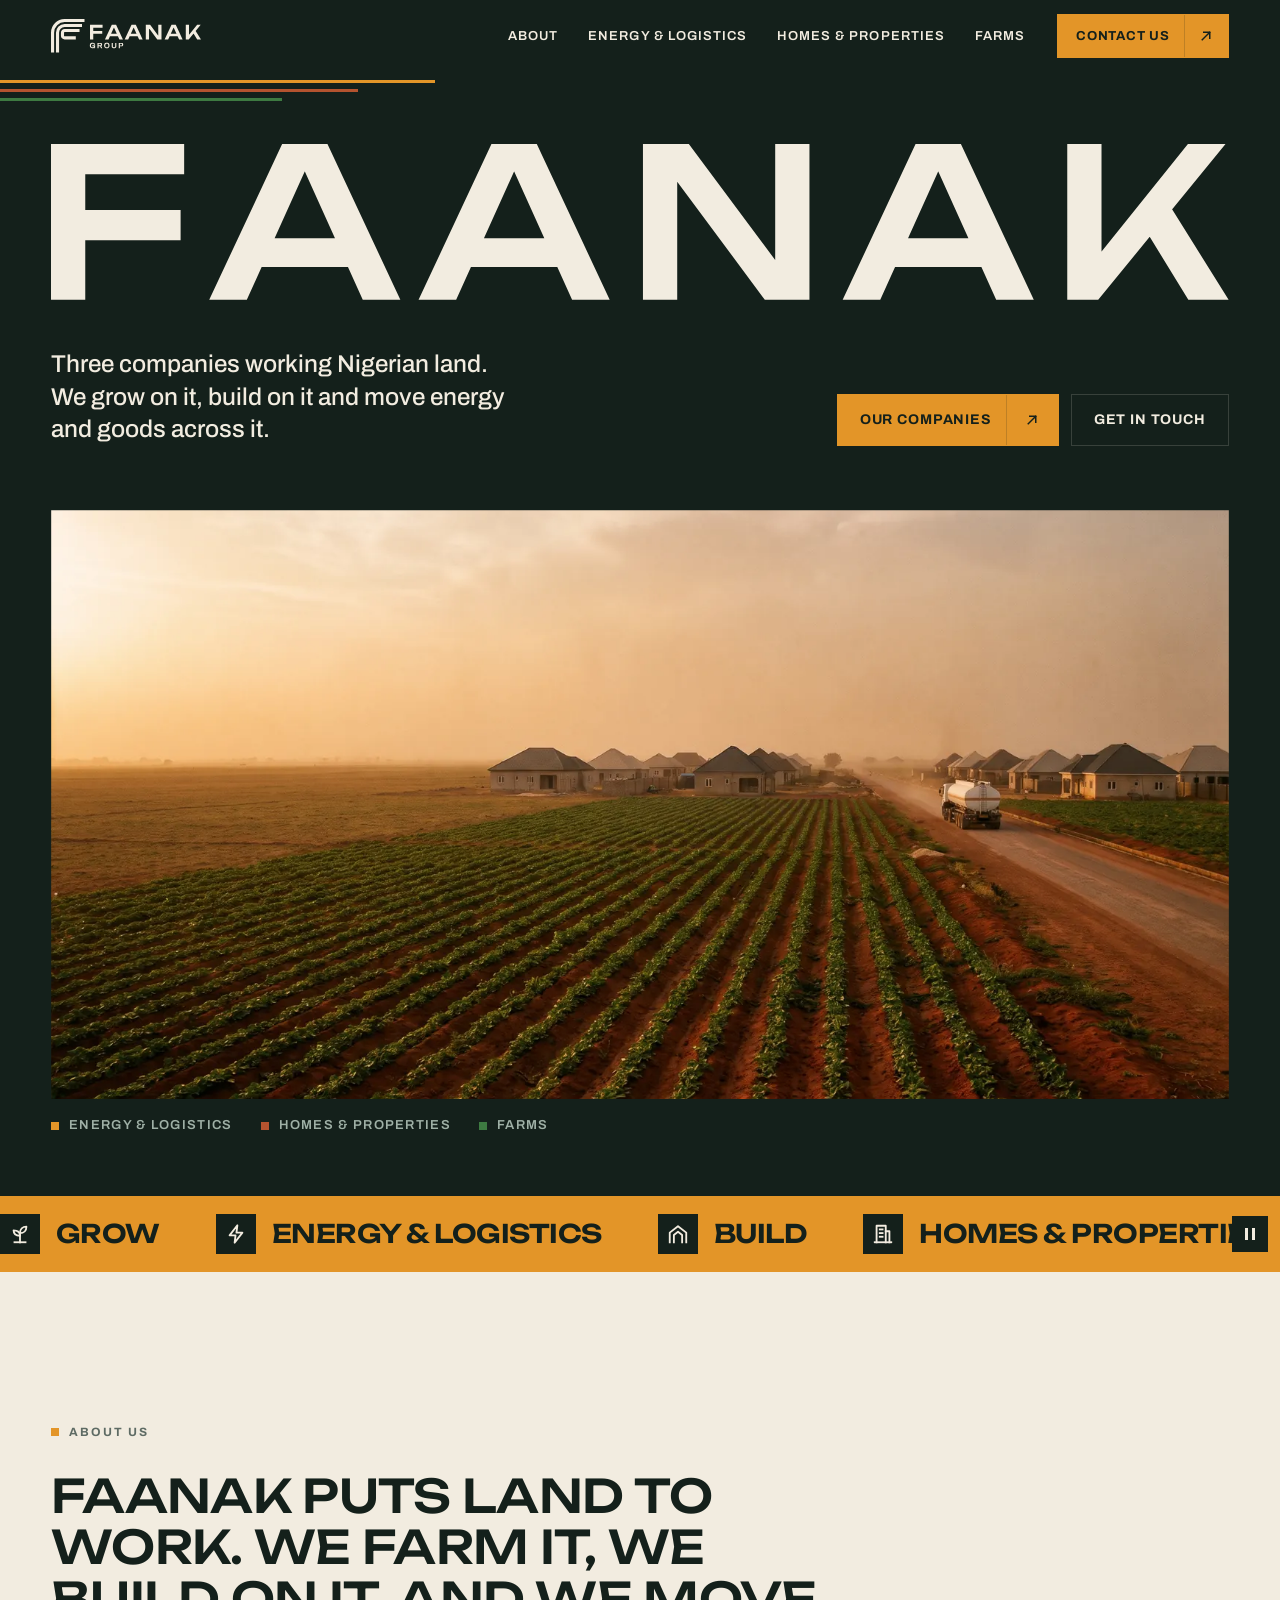
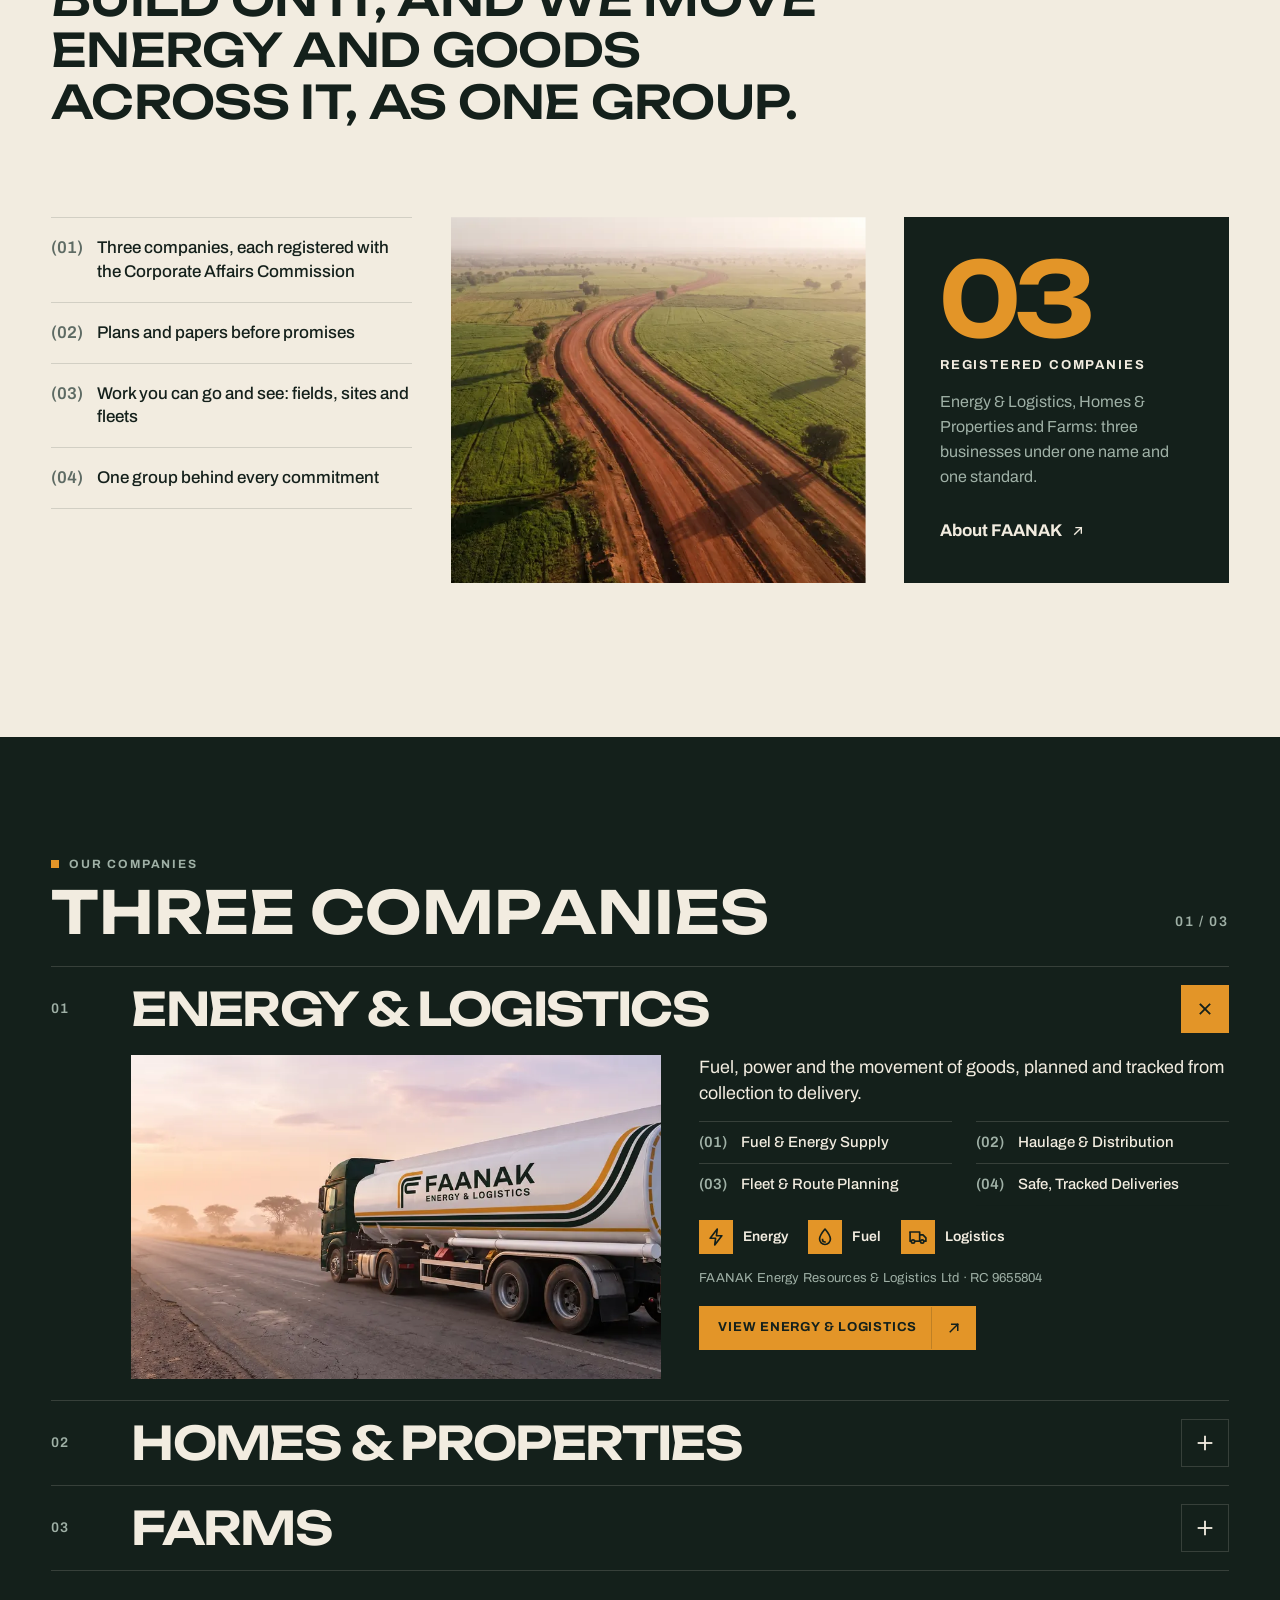
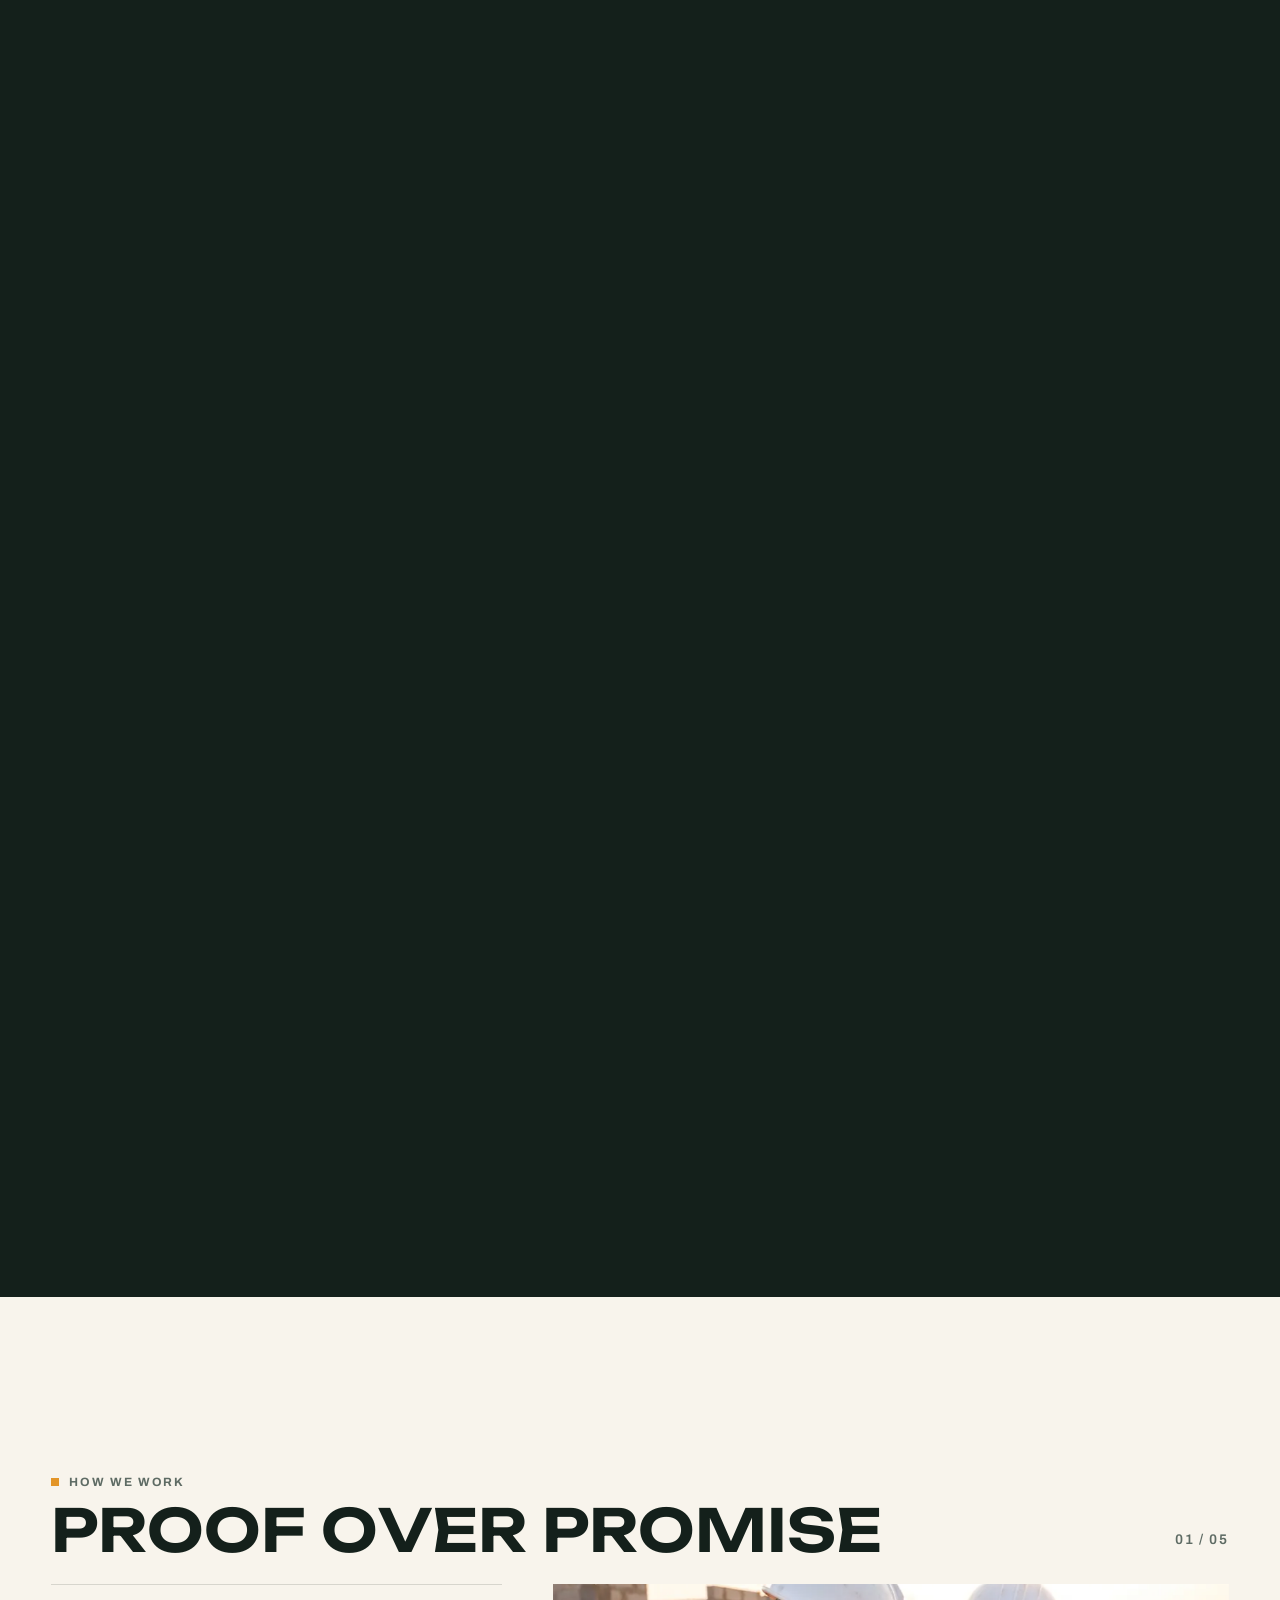
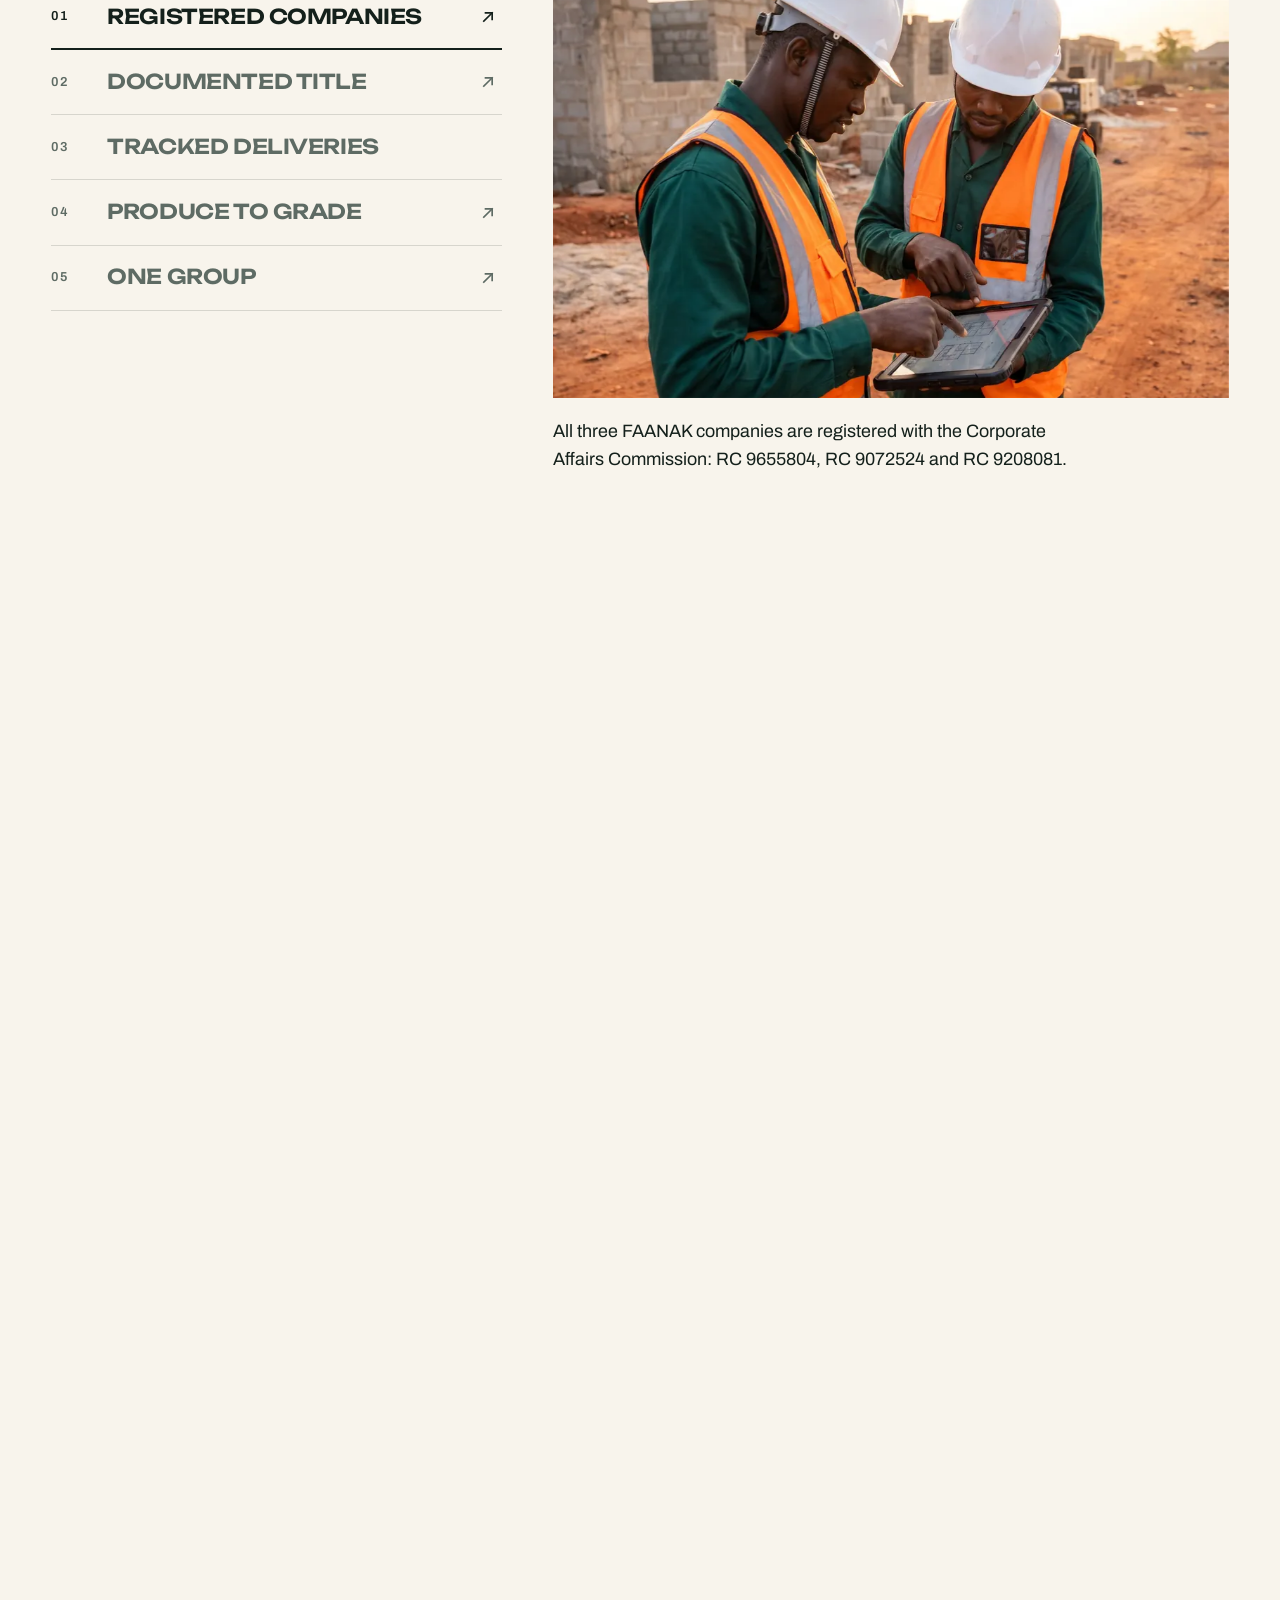
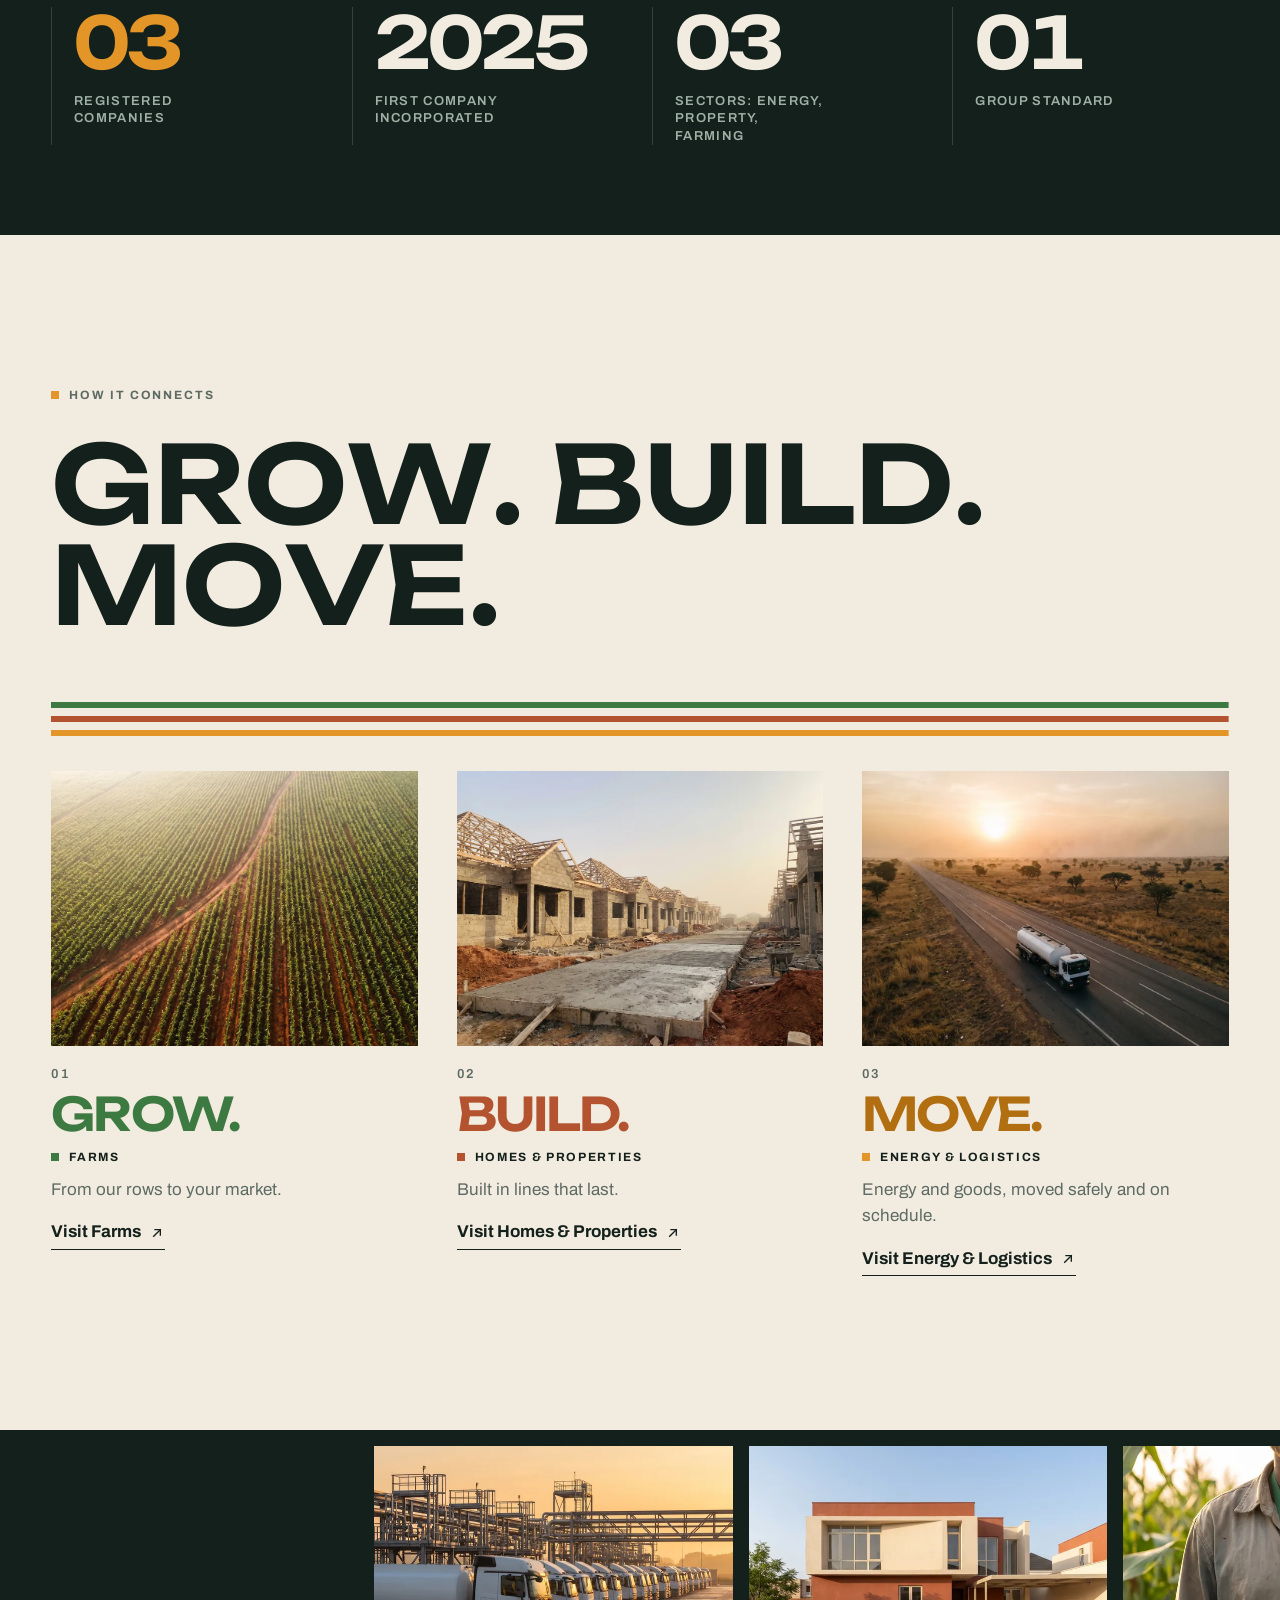
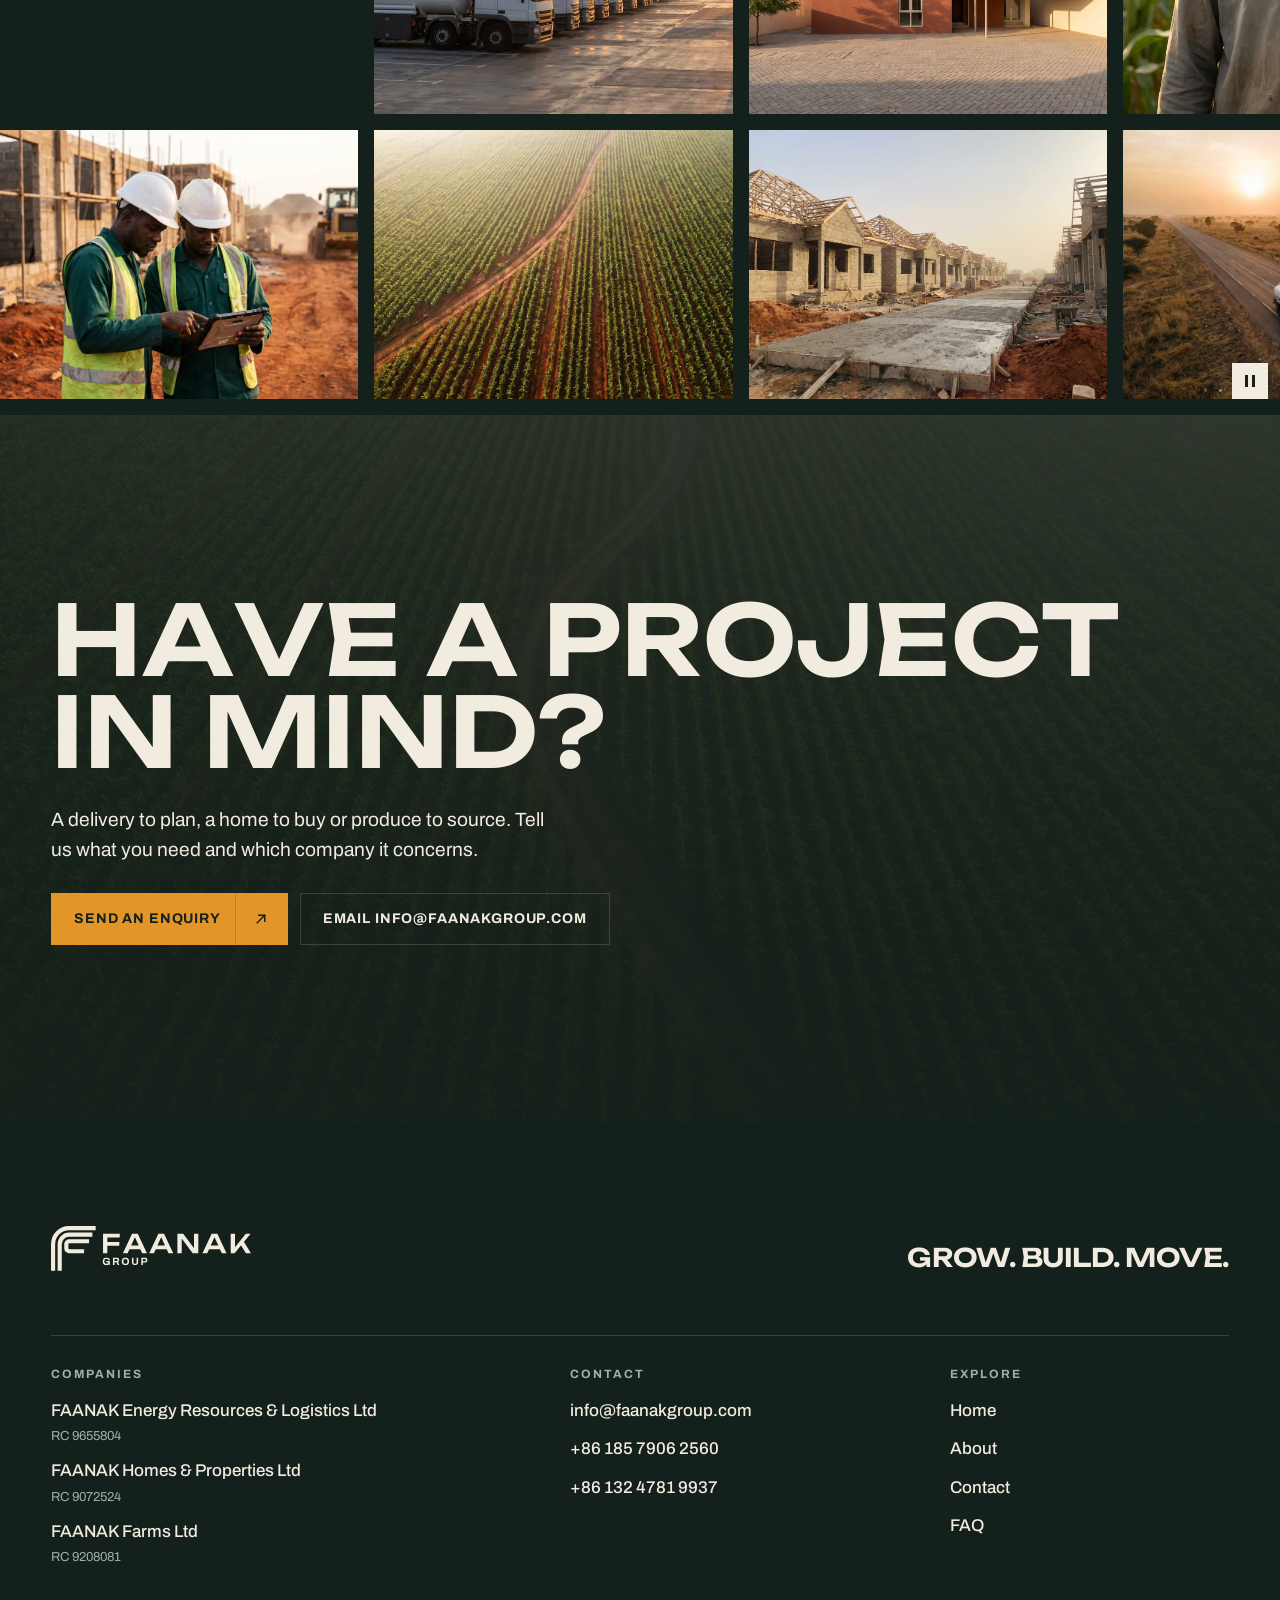
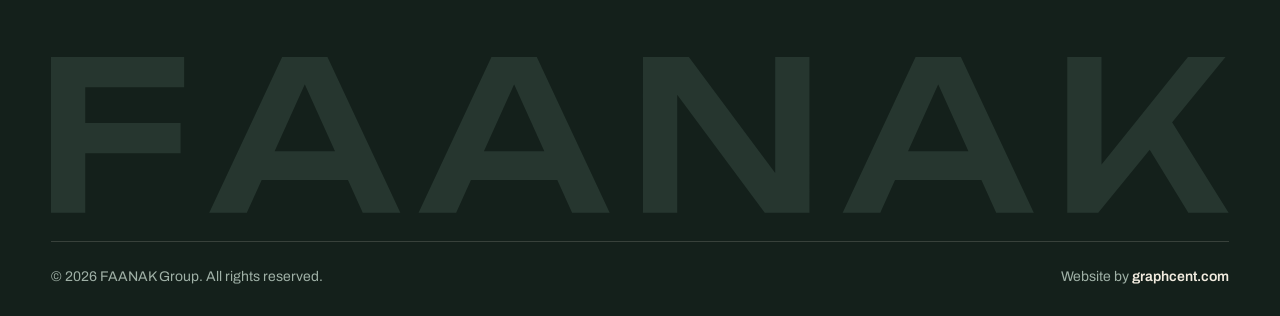
==== commit 5e52b972: "Restore the focus icons in the Three Companies panels The icon row (Energy/Fuel/Logistics, Homes/Pro" ====
--- a/index.html
+++ b/index.html
@@ -102,6 +102,7 @@
       <div class="co__body">
         <p class="co__text">Fuel, power and the movement of goods, planned and tracked from collection to delivery.</p>
         <ol class="numlist numlist--dark"><li><span class="numlist__n">(01)</span> Fuel &amp; Energy Supply</li><li><span class="numlist__n">(02)</span> Haulage &amp; Distribution</li><li><span class="numlist__n">(03)</span> Fleet &amp; Route Planning</li><li><span class="numlist__n">(04)</span> Safe, Tracked Deliveries</li></ol>
+        <ul class="co__icons" aria-label="Energy &amp; Logistics focus areas"><li><span class="badge badge--amber"><svg class="ico" aria-hidden="true" focusable="false"><use href="#i-energy"/></svg></span>Energy</li><li><span class="badge badge--amber"><svg class="ico" aria-hidden="true" focusable="false"><use href="#i-fuel"/></svg></span>Fuel</li><li><span class="badge badge--amber"><svg class="ico" aria-hidden="true" focusable="false"><use href="#i-logistics"/></svg></span>Logistics</li></ul>
         <p class="co__legal"><span translate="no">FAANAK Energy Resources &amp; Logistics Ltd</span> · RC 9655804</p>
         <a class="btn btn--amber btn--sm" href="energy-logistics.html"><span>View Energy &amp; Logistics</span><span class="btn__icon" aria-hidden="true"><svg class="ico" aria-hidden="true" focusable="false"><use href="#i-arrow"/></svg></span></a>
       </div>
@@ -118,6 +119,7 @@
       <div class="co__body">
         <p class="co__text">Homes, estates and property for living and investment, built in lines that last.</p>
         <ol class="numlist numlist--dark"><li><span class="numlist__n">(01)</span> Homes &amp; Estates</li><li><span class="numlist__n">(02)</span> Property for Investment</li><li><span class="numlist__n">(03)</span> Site Development</li><li><span class="numlist__n">(04)</span> Documented Title &amp; Handover</li></ol>
+        <ul class="co__icons" aria-label="Homes &amp; Properties focus areas"><li><span class="badge badge--laterite"><svg class="ico" aria-hidden="true" focusable="false"><use href="#i-homes"/></svg></span>Homes</li><li><span class="badge badge--laterite"><svg class="ico" aria-hidden="true" focusable="false"><use href="#i-properties"/></svg></span>Properties</li><li><span class="badge badge--laterite"><svg class="ico" aria-hidden="true" focusable="false"><use href="#i-land"/></svg></span>Land</li></ul>
         <p class="co__legal"><span translate="no">FAANAK Homes &amp; Properties Ltd</span> · RC 9072524</p>
         <a class="btn btn--laterite btn--sm" href="homes-properties.html"><span>View Homes &amp; Properties</span><span class="btn__icon" aria-hidden="true"><svg class="ico" aria-hidden="true" focusable="false"><use href="#i-arrow"/></svg></span></a>
       </div>
@@ -134,6 +136,7 @@
       <div class="co__body">
         <p class="co__text">Crops and produce, from the field to the market. Farmed for yield and for the long term.</p>
         <ol class="numlist numlist--dark"><li><span class="numlist__n">(01)</span> Crop Farming</li><li><span class="numlist__n">(02)</span> Produce Supply</li><li><span class="numlist__n">(03)</span> Farmland Development</li><li><span class="numlist__n">(04)</span> Harvest Planning &amp; Storage</li></ol>
+        <ul class="co__icons" aria-label="Farms focus areas"><li><span class="badge badge--green"><svg class="ico" aria-hidden="true" focusable="false"><use href="#i-farms"/></svg></span>Farms</li><li><span class="badge badge--green"><svg class="ico" aria-hidden="true" focusable="false"><use href="#i-produce"/></svg></span>Produce</li><li><span class="badge badge--green"><svg class="ico" aria-hidden="true" focusable="false"><use href="#i-fields"/></svg></span>Fields</li></ul>
         <p class="co__legal"><span translate="no">FAANAK Farms Ltd</span> · RC 9208081</p>
         <a class="btn btn--green btn--sm" href="farms.html"><span>View Farms</span><span class="btn__icon" aria-hidden="true"><svg class="ico" aria-hidden="true" focusable="false"><use href="#i-arrow"/></svg></span></a>
       </div>
--- a/assets/css/site.css
+++ b/assets/css/site.css
@@ -803,3 +803,19 @@
   .stat { padding-left: 14px; }
   .stat__n { font-size: clamp(34px, 11vw, 44px); }
 }
+/* pinned stage: keep the open company compact so every row stays on screen */
+.scrolly.is-on .co .numlist { display: grid; grid-template-columns: repeat(2, minmax(0, 1fr)); column-gap: 24px; }
+.scrolly.is-on .co__icons { gap: 14px 20px; }
+.scrolly.is-on .co__icons .badge { width: 34px; height: 34px; }
+.scrolly.is-on .co__icons .badge .ico { width: 20px; height: 20px; }
+@media (max-height: 820px) {
+  .scrolly.is-on .co__text { font-size: 16px; }
+  .scrolly.is-on .co__img { height: min(30svh, 300px); }
+  .scrolly.is-on .acc__name { font-size: clamp(24px, 3vw, 42px); }
+  .scrolly.is-on .title--stage { font-size: clamp(30px, 4vw, 56px); }
+}
+@media (max-height: 820px) and (max-width: 1180px) {
+  .scrolly.is-on .numlist li { padding-block: 7px; font-size: 14px; }
+  .scrolly.is-on .co__body { gap: 10px; }
+  .scrolly.is-on .co { padding-bottom: 12px; }
+}
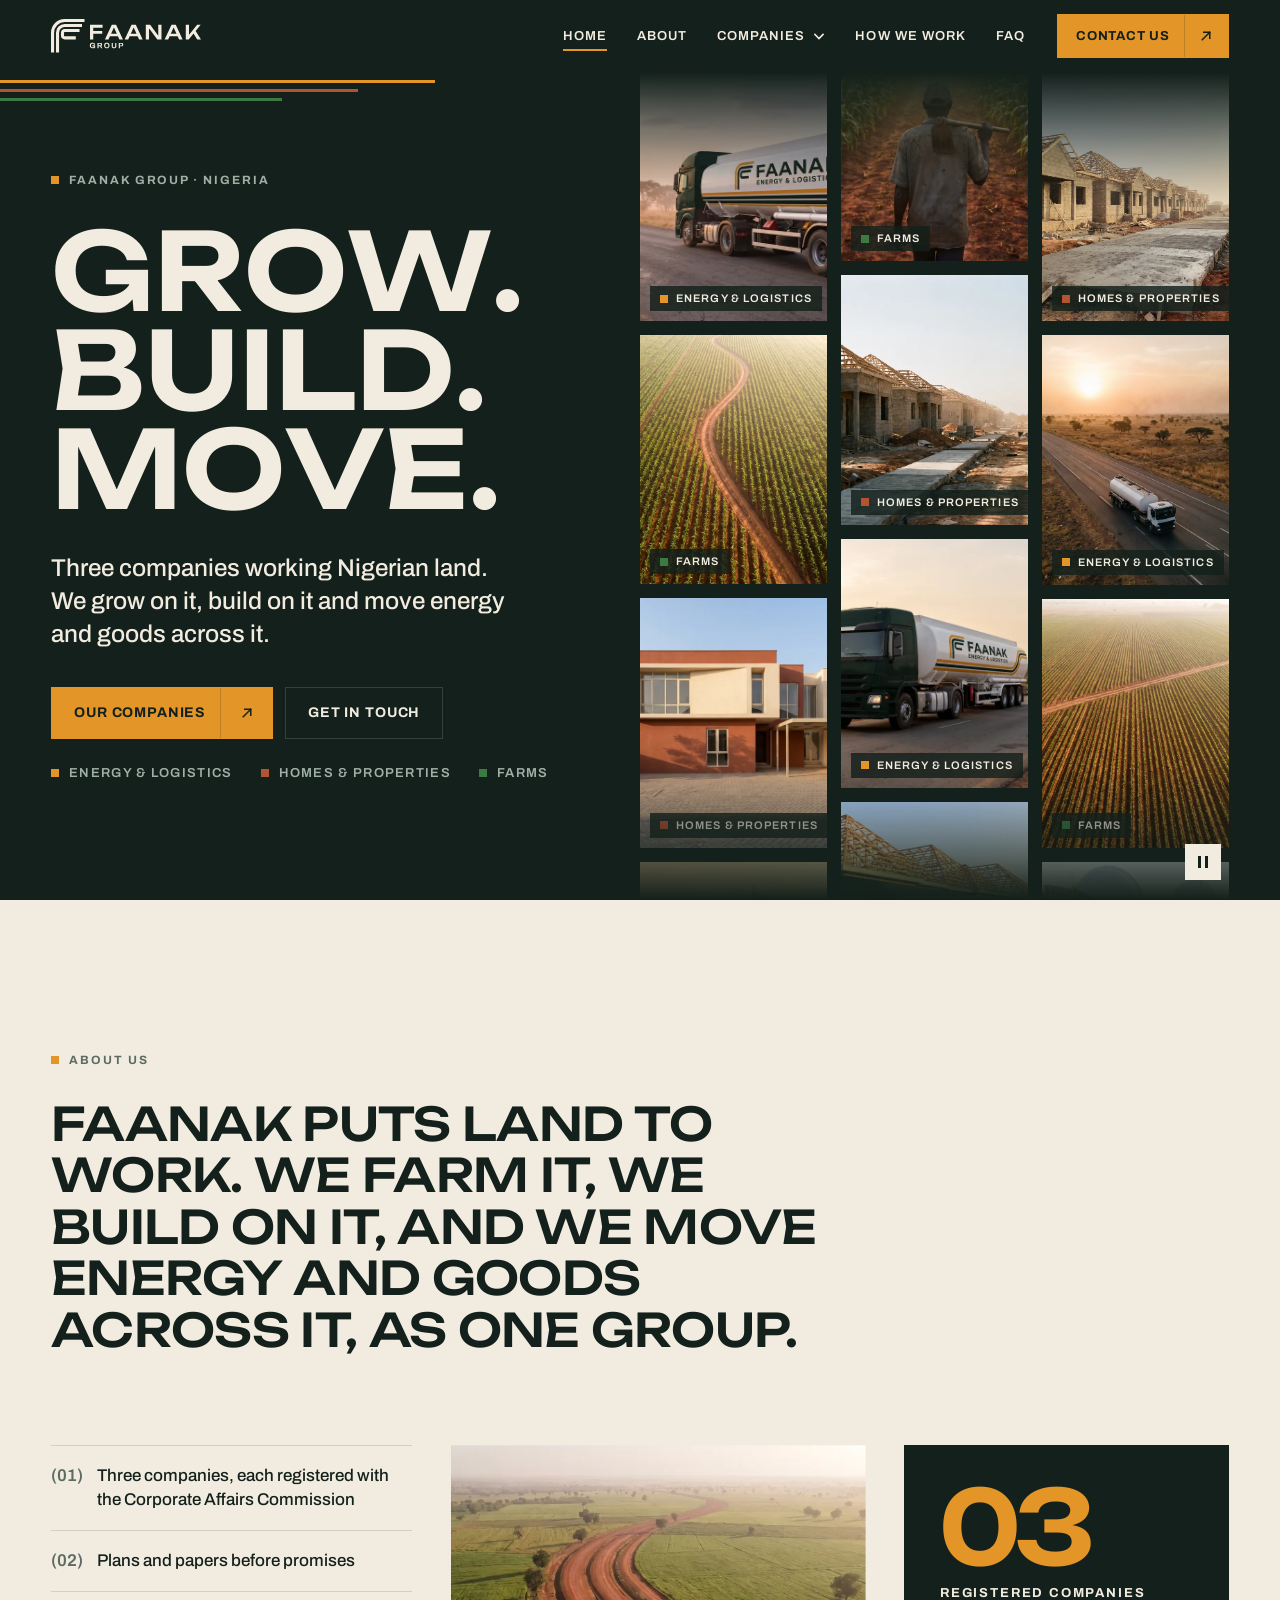
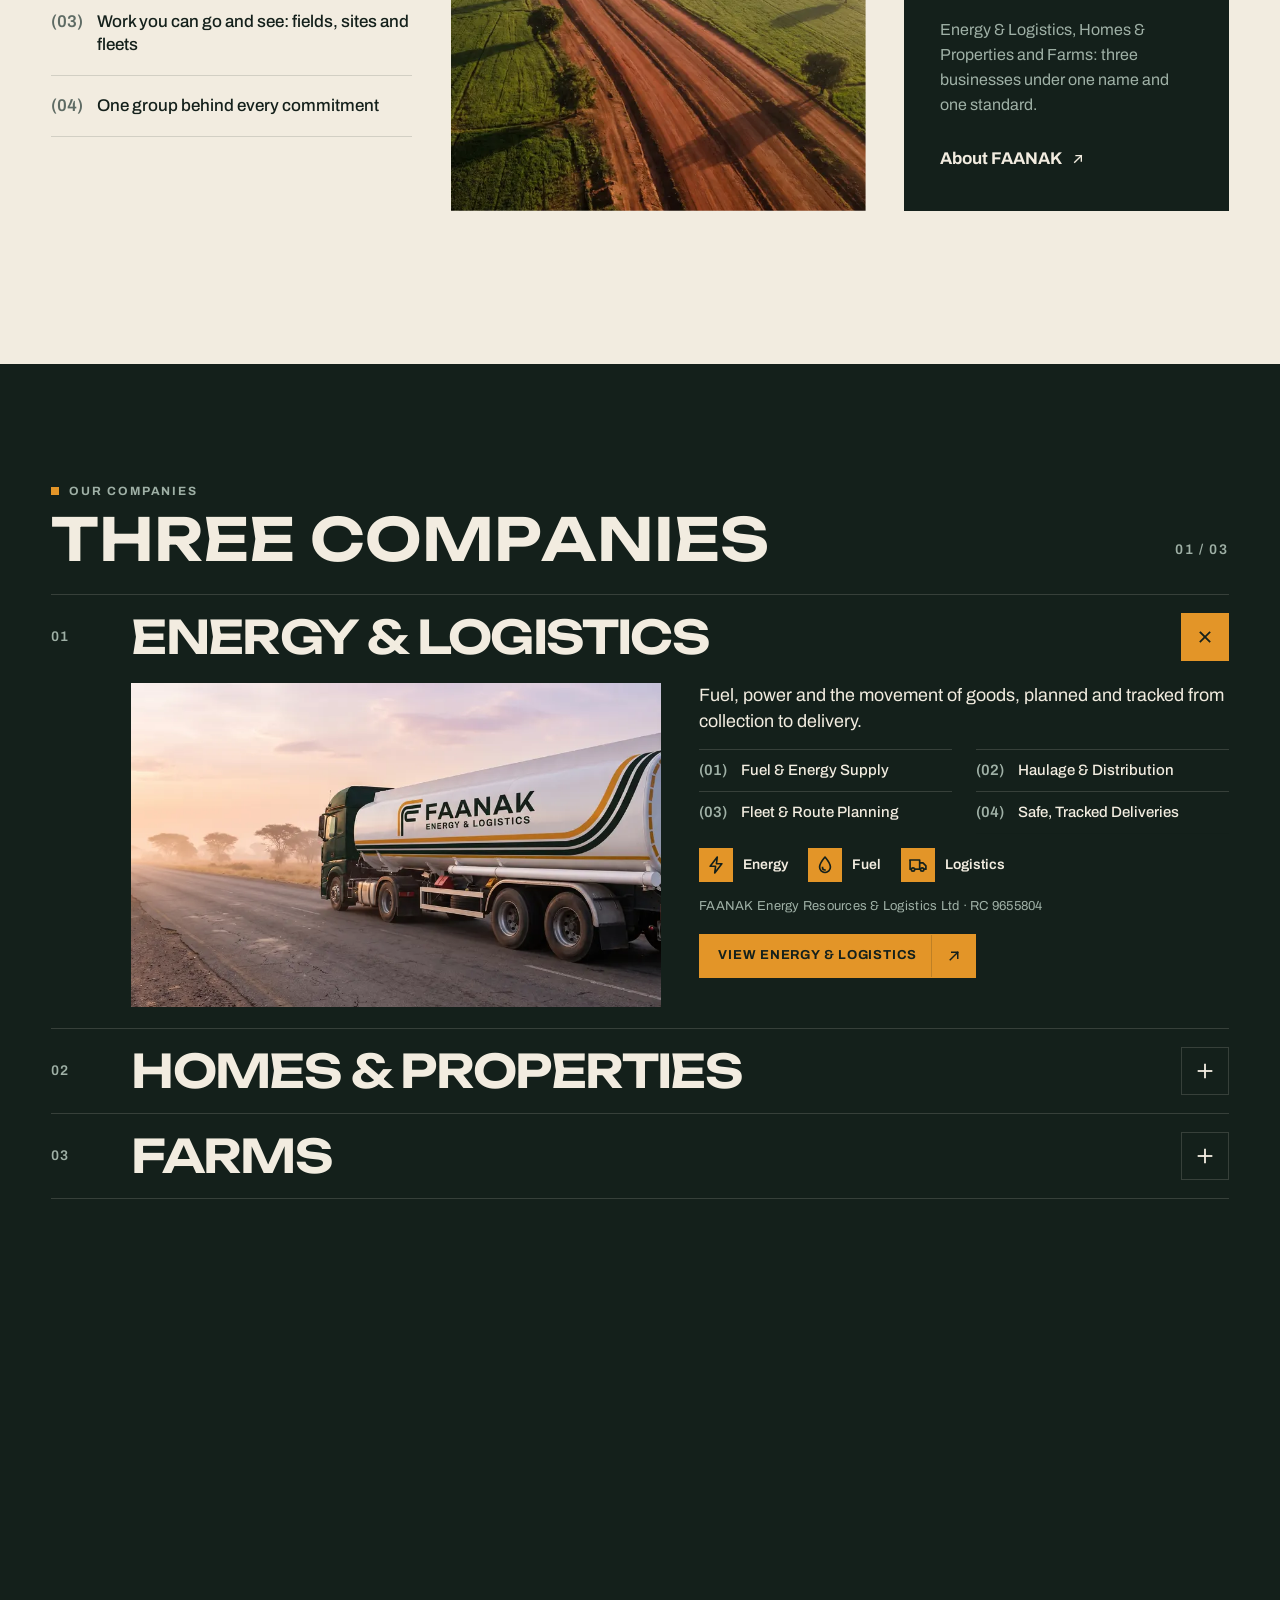
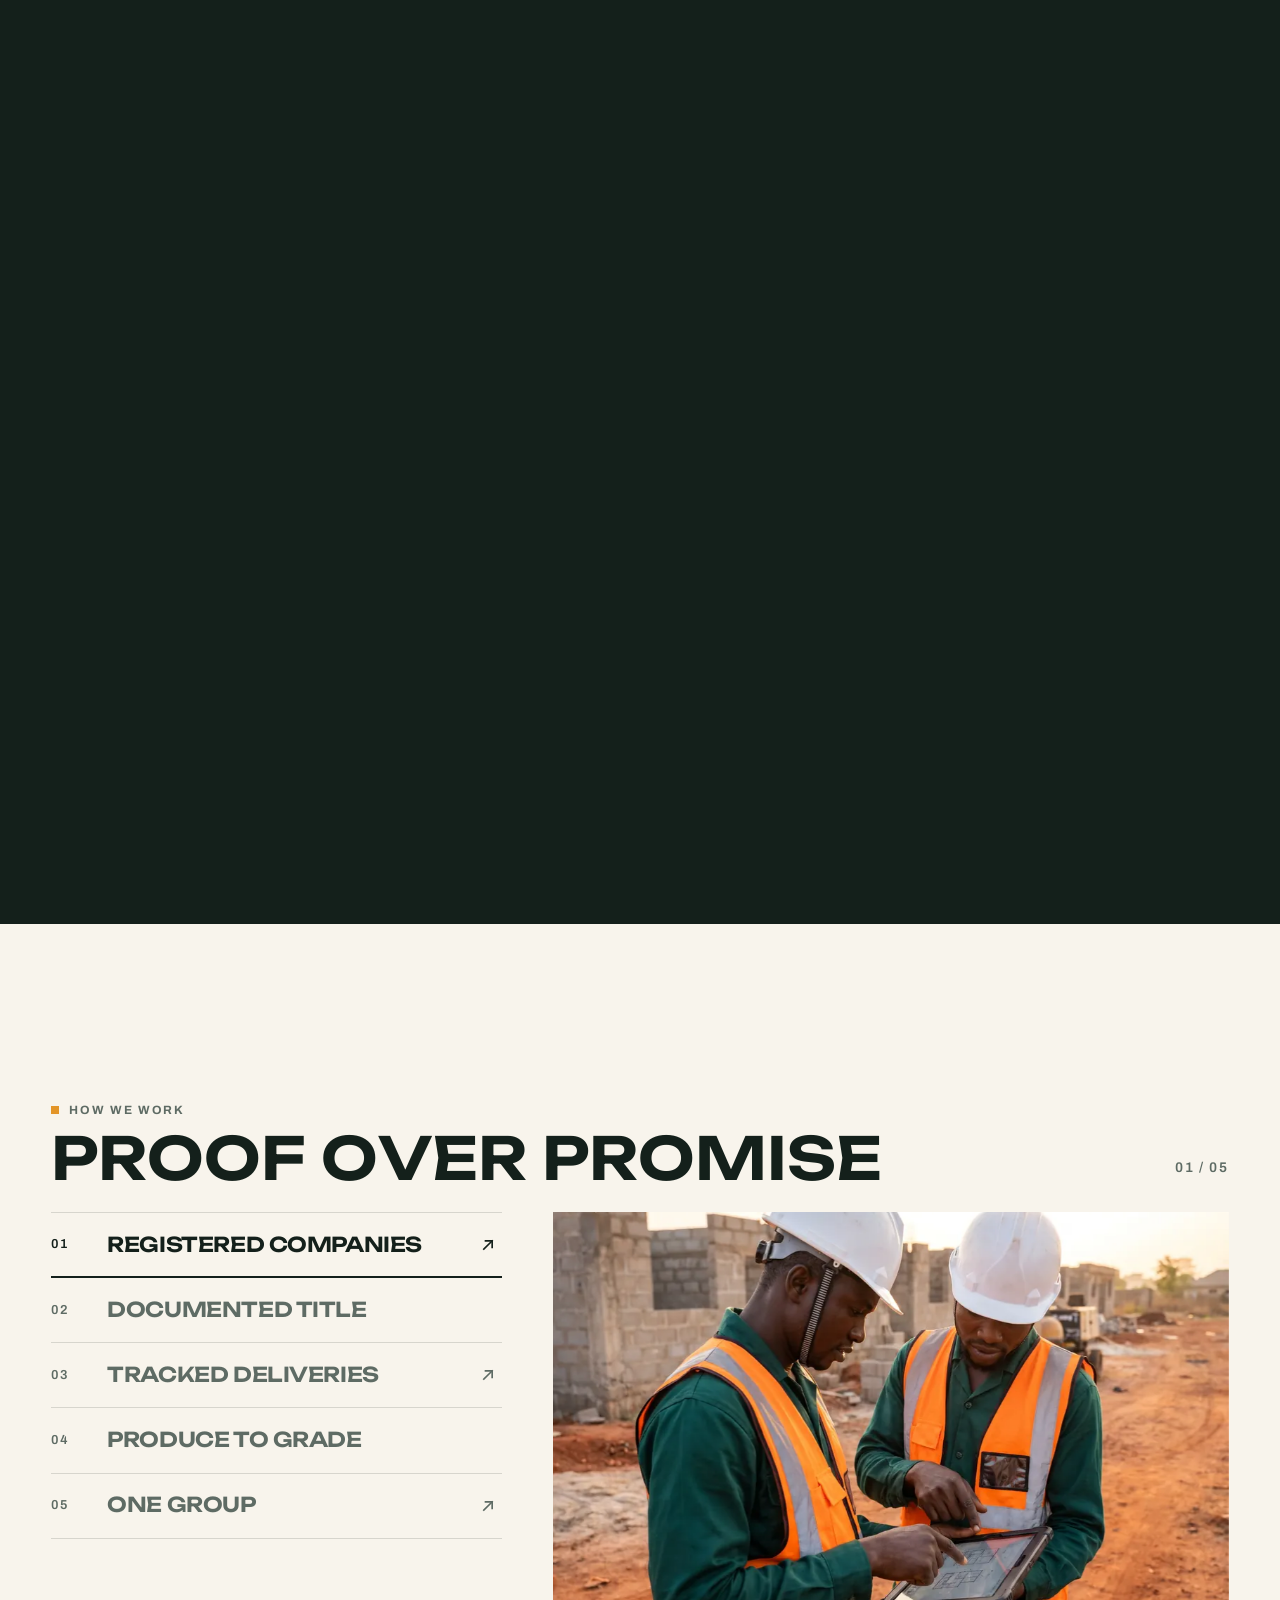
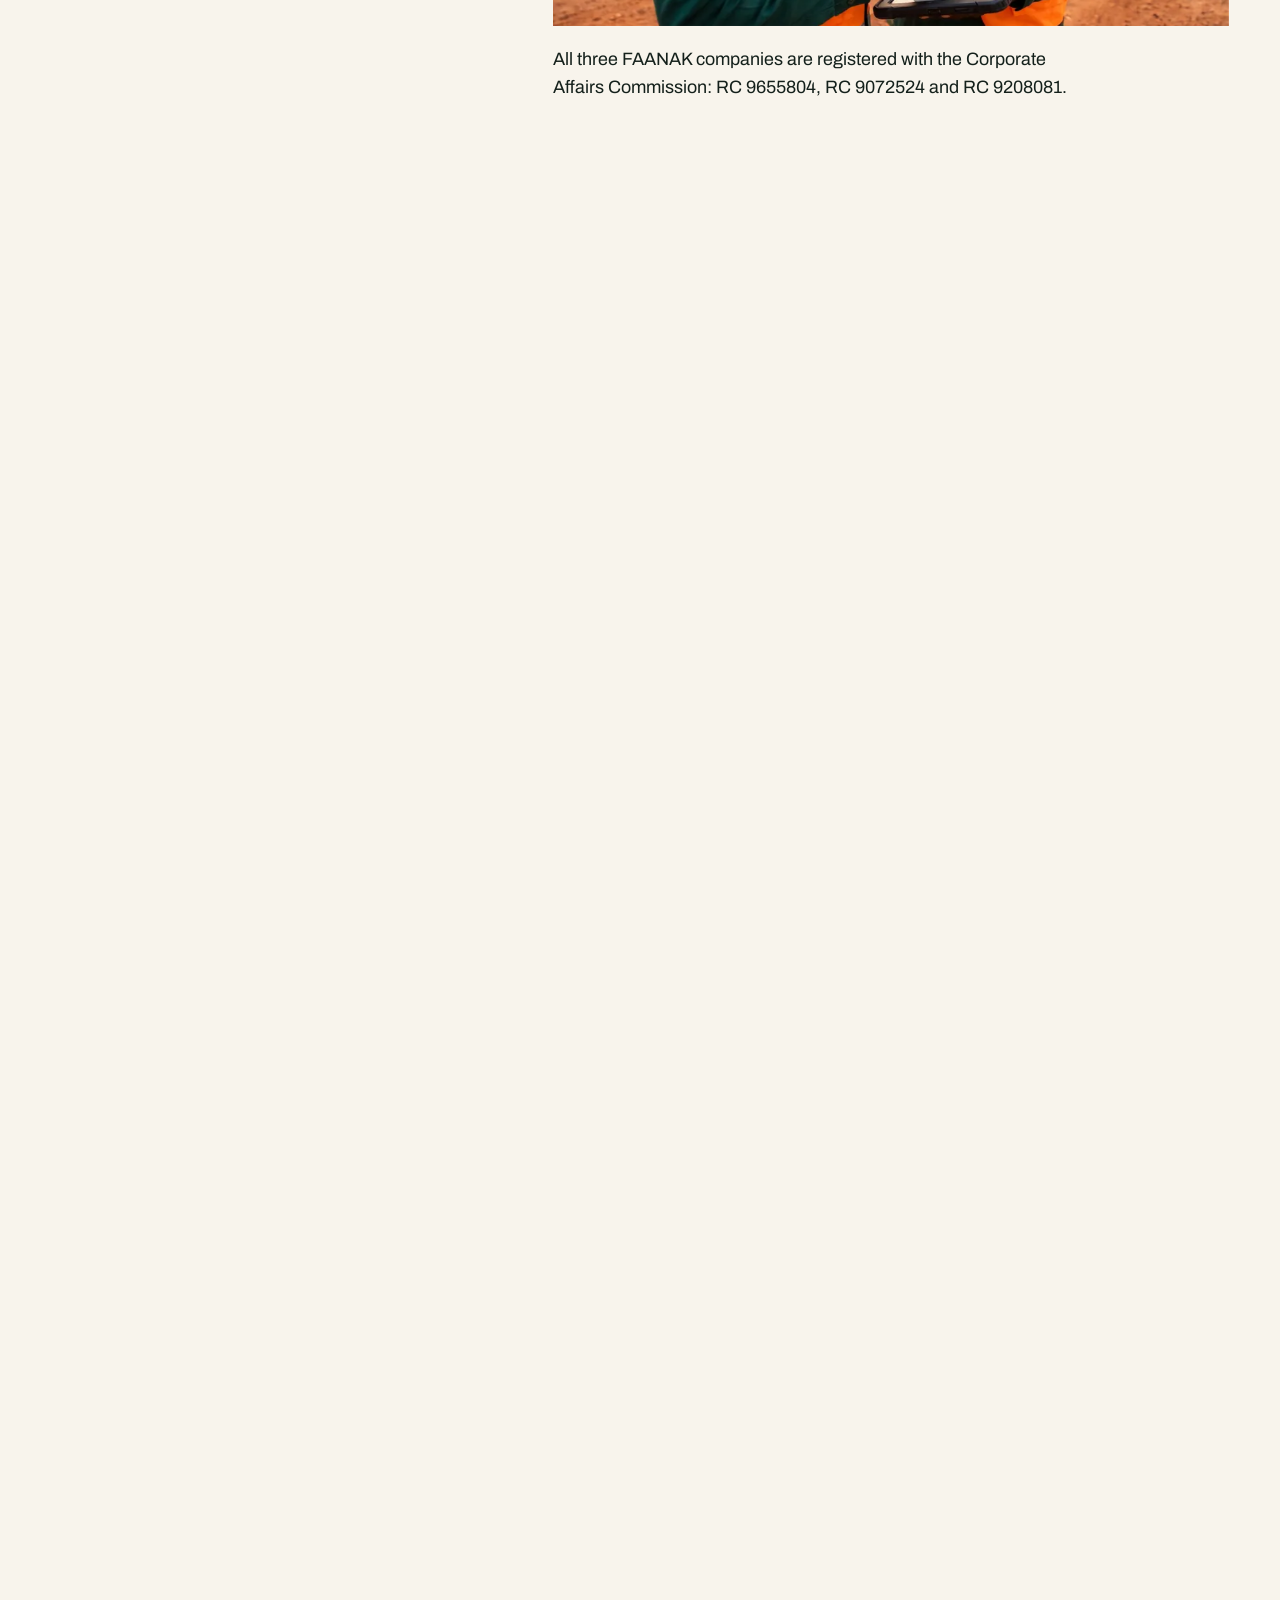
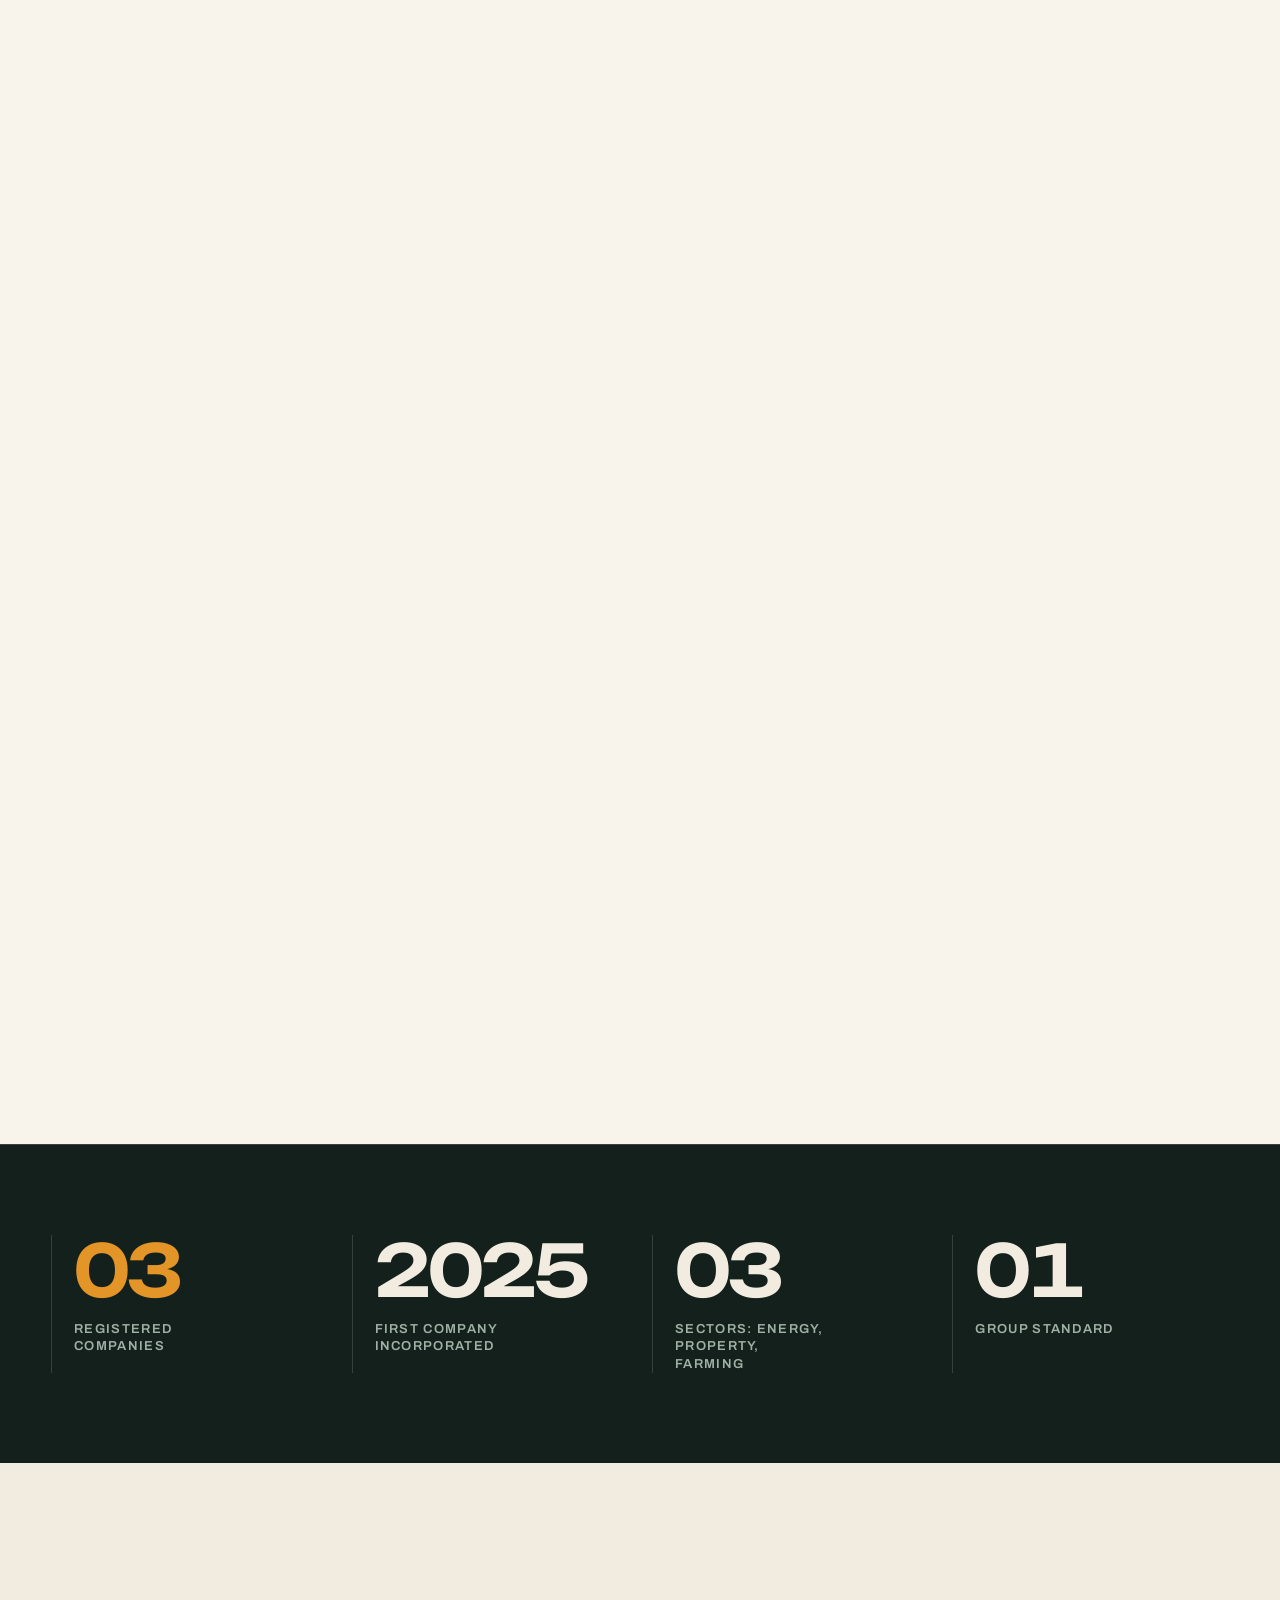
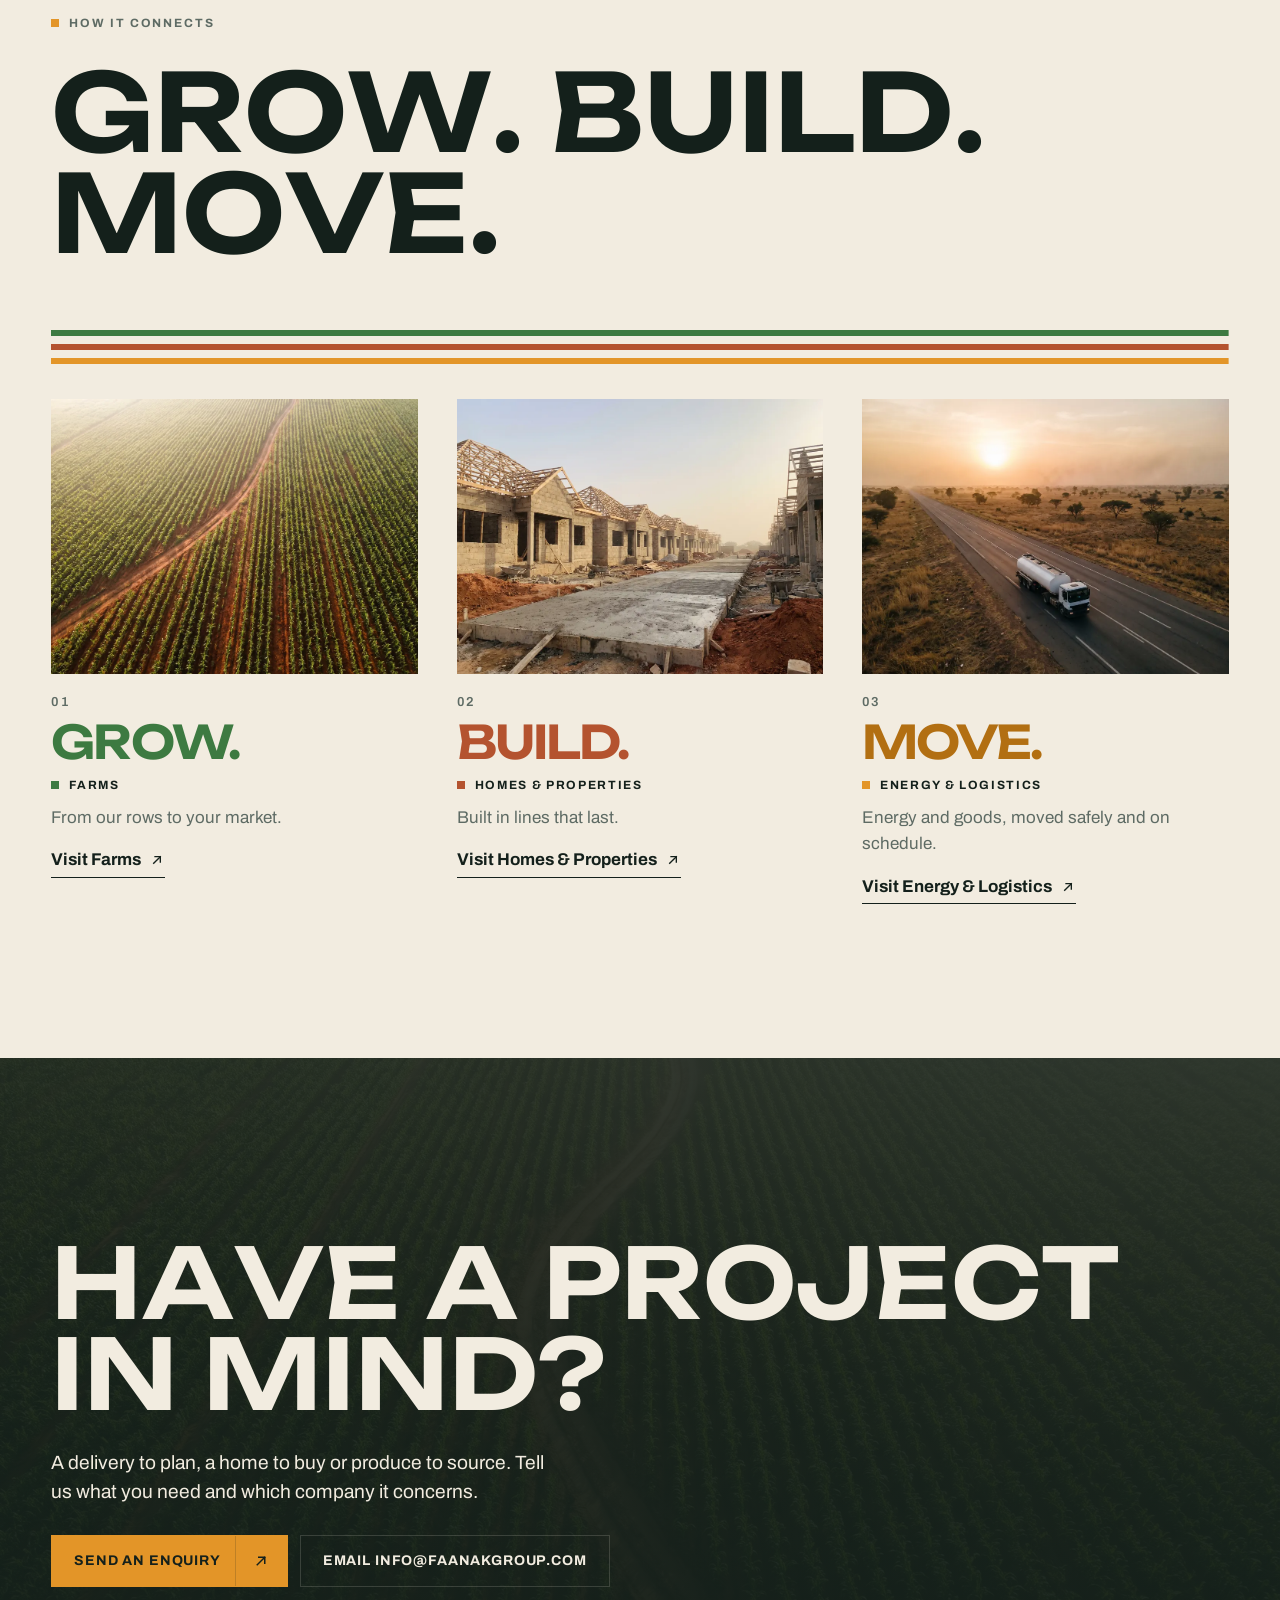
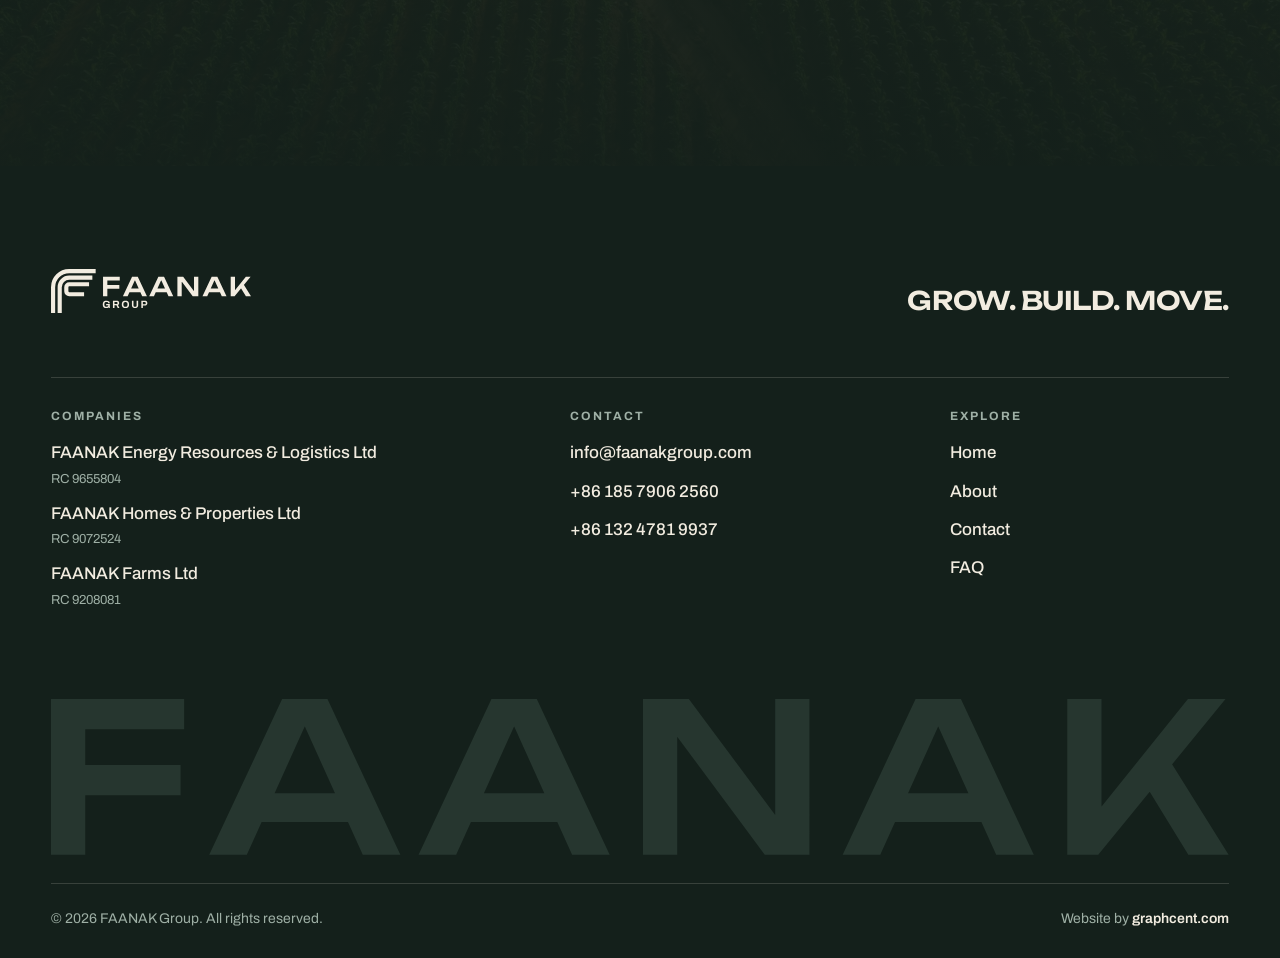
==== commit 1ca8a7f6: "Add a Companies menu, an image-loop hero, and move the ticker to About The header now groups the thr" ====
--- a/index.html
+++ b/index.html
@@ -28,7 +28,29 @@
 <header class="header" data-header>
   <div class="header__inner wrap">
     <a class="header__logo" href="index.html" aria-label="FAANAK Group home"><svg class="logo" role="img" aria-hidden="true" focusable="false" xmlns="http://www.w3.org/2000/svg" viewBox="0 0 447.92 100.00"><g transform="translate(0.000,0.000) scale(1.40331)"><path d="M154.391,226.579 H115.462 A25.733,25.733 0 0 0 89.729,252.312 V291.241" transform="translate(-86.430,-223.280)" fill="none" stroke="currentColor" stroke-width="6.598148148148148" stroke-linecap="square" stroke-linejoin="round"/><path d="M149.112,237.136 H115.462 A15.176,15.176 0 0 0 100.286,252.312 V291.241" transform="translate(-86.430,-223.280)" fill="none" stroke="currentColor" stroke-width="6.598148148148148" stroke-linecap="square" stroke-linejoin="round"/><path d="M143.834,247.693 H115.462 A4.619,4.619 0 0 0 110.843,252.312 V258.910 A4.619,4.619 0 0 0 115.462,263.529 H135.916" transform="translate(-86.430,-223.280)" fill="none" stroke="currentColor" stroke-width="6.598148148148148" stroke-linecap="square" stroke-linejoin="round"/><path d="M172.88,249.97h22.57v6.04h-22.57v-6.04ZM196.16,236.73v6.08h-23.2l3.37-3.62v28.78h-6.87v-31.24h26.7ZM209.36,261.38v-5.75h21.66v5.75h-21.66ZM224.9,236.73l14.62,31.24h-7.54l-12.79-28.36h2.33l-12.79,28.36h-7.54l14.62-31.24h9.08ZM251.35,261.38v-5.75h21.66v5.75h-21.66ZM266.88,236.73l14.62,31.24h-7.54l-12.79-28.36h2.33l-12.79,28.36h-7.54l14.62-31.24h9.08ZM317.15,263.3l-2.46.37v-26.95h6.87v31.24h-8.95l-19.99-26.95,2.42-.37v27.32h-6.87v-31.24h9.2l19.78,26.57ZM336.4,261.38v-5.75h21.66v5.75h-21.66ZM351.93,236.73l14.62,31.24h-7.54l-12.79-28.36h2.33l-12.79,28.36h-7.54l14.62-31.24h9.08ZM373.26,267.96v-31.24h6.87v25.49l-2-1.42,19.33-24.07h7.54l-25.53,31.24h-6.21ZM388.17,252.68l5.08-4.54,12.37,19.83h-8.08l-9.37-15.29Z" transform="translate(-86.430,-224.422)" fill="currentColor"/><path d="M174.58,286.75c-1.78,0-3.15-.47-4.11-1.42-.96-.95-1.44-2.42-1.44-4.42,0-1.33.23-2.42.69-3.29s1.13-1.5,2.01-1.93c.88-.42,1.93-.63,3.16-.63.74,0,1.43.08,2.08.25s1.22.42,1.72.76c.5.34.89.77,1.17,1.28.28.51.42,1.12.42,1.82h-2.49c0-.34-.07-.64-.22-.91-.15-.26-.35-.48-.62-.66-.26-.18-.57-.31-.91-.4s-.7-.13-1.07-.13c-.57,0-1.07.07-1.5.22s-.78.37-1.06.68c-.28.3-.49.68-.63,1.13-.14.45-.21.97-.21,1.56v.49c0,.82.12,1.5.36,2.03.24.53.6.92,1.09,1.18.48.26,1.08.39,1.8.39.59,0,1.12-.09,1.57-.27.46-.18.81-.44,1.07-.78.26-.34.39-.76.39-1.25v-.12h-3.38v-1.88h5.81v6.11h-1.61l-.21-1.22c-.33.32-.68.58-1.06.79-.38.21-.8.37-1.26.47-.46.1-.98.16-1.55.16ZM185.28,286.55v-11.3h6.19c.83,0,1.53.15,2.08.44.55.3.97.71,1.24,1.24.27.53.41,1.14.41,1.84,0,.74-.16,1.39-.49,1.95-.33.57-.81,1-1.43,1.29l2.31,4.53h-2.72l-1.99-4.12h-3.15v4.12h-2.45ZM187.74,280.49h3.41c.49,0,.88-.15,1.15-.45.27-.3.41-.71.41-1.23,0-.33-.06-.61-.18-.85-.12-.24-.3-.41-.53-.54s-.52-.18-.86-.18h-3.41v3.25ZM205.21,286.75c-1.2,0-2.23-.21-3.1-.64-.87-.43-1.53-1.08-1.99-1.94-.46-.87-.69-1.95-.69-3.26s.23-2.42.69-3.29,1.13-1.5,1.99-1.93c.87-.42,1.9-.63,3.1-.63s2.26.21,3.12.63c.86.42,1.52,1.07,1.98,1.93.46.86.69,1.96.69,3.29s-.23,2.39-.69,3.26c-.46.87-1.12,1.52-1.98,1.94-.86.43-1.9.64-3.12.64ZM205.21,284.74c.54,0,1.01-.08,1.42-.23.41-.15.75-.38,1.02-.69.27-.31.48-.68.63-1.13.14-.44.21-.95.21-1.52v-.51c0-.58-.07-1.1-.21-1.55-.14-.45-.35-.83-.63-1.13-.27-.3-.61-.53-1.02-.68-.41-.15-.88-.23-1.42-.23s-.99.08-1.4.23c-.41.15-.75.38-1.02.68-.27.3-.48.68-.62,1.13-.14.45-.21.97-.21,1.55v.51c0,.57.07,1.08.21,1.52s.34.82.62,1.13c.27.31.61.54,1.02.69.41.15.87.23,1.4.23ZM220.53,286.75c-1.03,0-1.92-.16-2.66-.49-.74-.33-1.31-.83-1.7-1.49-.4-.66-.59-1.49-.59-2.48v-7.03h2.47v6.97c0,.81.21,1.44.64,1.87.43.43,1.04.65,1.84.65s1.42-.22,1.85-.65.65-1.06.65-1.87v-6.97h2.47v7.03c0,.99-.2,1.81-.59,2.48-.4.66-.96,1.16-1.7,1.49-.74.33-1.63.49-2.68.49ZM230.6,286.55v-11.3h5.88c.81,0,1.49.15,2.03.45.54.3.96.72,1.24,1.27.28.54.42,1.19.42,1.94s-.15,1.4-.44,1.95c-.29.55-.72.99-1.28,1.29-.56.31-1.25.46-2.06.46h-3.34v3.94h-2.45ZM233.05,280.61h3.01c.52,0,.91-.15,1.19-.44.28-.3.42-.71.42-1.24,0-.36-.06-.66-.18-.91-.12-.24-.3-.43-.54-.56-.24-.13-.54-.2-.9-.2h-3.01v3.34Z" transform="translate(-86.430,-224.422)" fill="currentColor"/></g></svg></a>
-    <nav class="nav" aria-label="Main"><a href="about.html">About</a><a href="energy-logistics.html">Energy &amp; Logistics</a><a href="homes-properties.html">Homes &amp; Properties</a><a href="farms.html">Farms</a></nav>
+    <nav class="nav" aria-label="Main"><a href="index.html" aria-current="page">Home</a>
+      <a href="about.html">About</a>
+      <div class="nav__dd" data-dd>
+        <button class="nav__btn" type="button" aria-expanded="false" aria-controls="dd-companies" data-dd-btn>Companies<svg class="nav__chev" viewBox="0 0 12 12" aria-hidden="true" focusable="false"><path d="M2 4.5 6 8.5 10 4.5" fill="none" stroke="currentColor" stroke-width="1.6" stroke-linecap="square"/></svg></button>
+        <div class="dd" id="dd-companies" data-dd-panel>
+          <div class="dd__inner wrap">
+            <div class="dd__head"><p class="dd__k">Our Companies</p><p class="dd__lead">Three registered companies, one standard.</p>
+              <a class="link" href="index.html#companies">See all three <span aria-hidden="true"><svg class="ico" aria-hidden="true" focusable="false"><use href="#i-arrow"/></svg></span></a></div>
+            <ul class="dd__grid"><li><a class="dd__card dd__card--amber" href="energy-logistics.html">
+        <span class="badge badge--amber"><svg class="ico" aria-hidden="true" focusable="false"><use href="#i-energy"/></svg></span>
+        <span class="dd__txt"><span class="dd__name">Energy &amp; Logistics</span><span class="dd__desc">Energy and goods, moved safely and on schedule.</span><span class="dd__rc">RC 9655804</span></span>
+        <span class="dd__arrow" aria-hidden="true"><svg class="ico" aria-hidden="true" focusable="false"><use href="#i-arrow"/></svg></span></a></li><li><a class="dd__card dd__card--laterite" href="homes-properties.html">
+        <span class="badge badge--laterite"><svg class="ico" aria-hidden="true" focusable="false"><use href="#i-homes"/></svg></span>
+        <span class="dd__txt"><span class="dd__name">Homes &amp; Properties</span><span class="dd__desc">Built in lines that last.</span><span class="dd__rc">RC 9072524</span></span>
+        <span class="dd__arrow" aria-hidden="true"><svg class="ico" aria-hidden="true" focusable="false"><use href="#i-arrow"/></svg></span></a></li><li><a class="dd__card dd__card--green" href="farms.html">
+        <span class="badge badge--green"><svg class="ico" aria-hidden="true" focusable="false"><use href="#i-farms"/></svg></span>
+        <span class="dd__txt"><span class="dd__name">Farms</span><span class="dd__desc">From our rows to your market.</span><span class="dd__rc">RC 9208081</span></span>
+        <span class="dd__arrow" aria-hidden="true"><svg class="ico" aria-hidden="true" focusable="false"><use href="#i-arrow"/></svg></span></a></li></ul>
+          </div>
+        </div>
+      </div>
+      <a href="index.html#how-we-work">How We Work</a>
+      <a href="contact.html#faq">FAQ</a></nav>
     <a class="btn btn--amber btn--sm header__cta" href="contact.html"><span>Contact Us</span><span class="btn__icon" aria-hidden="true"><svg class="ico" aria-hidden="true" focusable="false"><use href="#i-arrow"/></svg></span></a>
     <button class="menu-btn" type="button" aria-expanded="false" aria-controls="menu" aria-label="Open menu" data-menu-btn>
       <span></span><span></span><span></span>
@@ -36,32 +58,60 @@
   </div>
 </header>
 <div class="menu" id="menu" data-menu hidden>
-  <nav class="menu__nav wrap" aria-label="Mobile"><a href="index.html" aria-current="page">Home</a><a href="about.html">About</a><a href="energy-logistics.html">Energy &amp; Logistics</a><a href="homes-properties.html">Homes &amp; Properties</a><a href="farms.html">Farms</a><a href="contact.html">Contact</a></nav>
+  <nav class="menu__nav wrap" aria-label="Mobile"><a href="index.html" aria-current="page">Home</a><a href="about.html">About</a>
+      <div class="menu__group"><p class="menu__label">Companies</p><a class="menu__sub" href="energy-logistics.html"><span class="dot dot--amber" aria-hidden="true"></span>Energy &amp; Logistics</a><a class="menu__sub" href="homes-properties.html"><span class="dot dot--laterite" aria-hidden="true"></span>Homes &amp; Properties</a><a class="menu__sub" href="farms.html"><span class="dot dot--green" aria-hidden="true"></span>Farms</a></div>
+      <a href="index.html#how-we-work">How We Work</a><a href="contact.html#faq">FAQ</a><a href="contact.html">Contact</a></nav>
   <div class="menu__foot wrap">
     <a href="mailto:info@faanakgroup.com">info@faanakgroup.com</a>
     <a href="tel:+8618579062560">+86&nbsp;185&nbsp;7906&nbsp;2560</a>
   </div>
 </div>
 <main id="main">
-<section class="hero dark" id="top" aria-labelledby="hero-title">
+<section class="hero hero--loop dark" id="top" aria-labelledby="hero-title" data-marquee>
   <div class="hero__lanes" aria-hidden="true"><span></span><span></span><span></span></div>
-  <div class="wrap">
-    <h1 class="hero__word" id="hero-title"><span class="sr-only">FAANAK Group</span><svg class="wm" viewBox="169.46 236.72 236.16 31.25" aria-hidden="true" focusable="false" fill="currentColor"><path class="wm__l" style="--i:0" d="M 196.16,236.73 l 0,6.08 l -23.2,0 l 3.37,-3.62 l 0,28.78 l -6.87,0 l 0,-31.24 l 26.7,0 Z M 172.88,249.97 l 22.57,0 l 0,6.04 l -22.57,0 l 0,-6.04 Z"/><path class="wm__l" style="--i:1" d="M 224.9,236.73 l 14.62,31.24 l -7.54,0 l -12.79,-28.36 l 2.33,0 l -12.79,28.36 l -7.54,0 l 14.62,-31.24 l 9.08,0 Z M 209.36,261.38 l 0,-5.75 l 21.66,0 l 0,5.75 l -21.66,0 Z"/><path class="wm__l" style="--i:2" d="M 266.88,236.73 l 14.62,31.24 l -7.54,0 l -12.79,-28.36 l 2.33,0 l -12.79,28.36 l -7.54,0 l 14.62,-31.24 l 9.08,0 Z M 251.35,261.38 l 0,-5.75 l 21.66,0 l 0,5.75 l -21.66,0 Z"/><path class="wm__l" style="--i:3" d="M 317.15,263.3 l -2.46,0.37 l 0,-26.95 l 6.87,0 l 0,31.24 l -8.95,0 l -19.99,-26.95 l 2.42,-0.37 l 0,27.32 l -6.87,0 l 0,-31.24 l 9.2,0 l 19.78,26.57 Z"/><path class="wm__l" style="--i:4" d="M 351.93,236.73 l 14.62,31.24 l -7.54,0 l -12.79,-28.36 l 2.33,0 l -12.79,28.36 l -7.54,0 l 14.62,-31.24 l 9.08,0 Z M 336.4,261.38 l 0,-5.75 l 21.66,0 l 0,5.75 l -21.66,0 Z"/><path class="wm__l" style="--i:5" d="M 373.26,267.96 l 0,-31.24 l 6.87,0 l 0,25.49 l -2,-1.42 l 19.33,-24.07 l 7.54,0 l -25.53,31.24 l -6.21,0 Z M 388.17,252.68 l 5.08,-4.54 l 12.37,19.83 l -8.08,0 l -9.37,-15.29 Z"/></svg></h1>
-    <div class="hero__row">
+  <div class="hl wrap">
+    <div class="hl__copy">
+      <p class="kicker"><span class="kicker__dot" aria-hidden="true"></span>FAANAK Group · Nigeria</p>
+      <h1 class="title hl__title" id="hero-title" data-split="chars">Grow.<br>Build.<br>Move.</h1>
       <p class="hero__lead" data-split="words">Three companies working Nigerian land. We grow on it, build on it and move energy and goods across it.</p>
       <div class="hero__actions"><a class="btn btn--amber" href="#companies"><span>Our Companies</span><span class="btn__icon" aria-hidden="true"><svg class="ico" aria-hidden="true" focusable="false"><use href="#i-arrow"/></svg></span></a><a class="btn btn--ghost" href="contact.html"><span>Get in Touch</span></a></div>
-    </div>
-  </div>
-  <div class="hero__media wrap">
-    <div class="hero__frame" data-reveal="clip"><picture><source media="(max-width: 700px) and (orientation: portrait)" type="image/webp" srcset="assets/img/hero-mobile-640.webp 640w, assets/img/hero-mobile-1080.webp 1080w" sizes="100vw" width="1080" height="1935"><source type="image/webp" srcset="assets/img/hero-960.webp 960w, assets/img/hero-1600.webp 1600w, assets/img/hero-2400.webp 2400w" sizes="(max-width: 1400px) 100vw, 1400px"><img class="hero__img" src="assets/img/hero-1600.jpg" width="1600" height="893" alt="A white tanker on a straight road through green farmland at dawn, with new homes on the horizon" loading="eager" decoding="sync" fetchpriority="high"></picture></div>
-    <ul class="hero__tags" aria-label="Our companies"><li><a href="energy-logistics.html"><span class="dot dot--amber" aria-hidden="true"></span>Energy &amp; Logistics</a></li><li><a href="homes-properties.html"><span class="dot dot--laterite" aria-hidden="true"></span>Homes &amp; Properties</a></li><li><a href="farms.html"><span class="dot dot--green" aria-hidden="true"></span>Farms</a></li></ul>
-  </div>
-</section>
-
-<div class="ticker" data-marquee aria-label="Grow, Build, Move">
-  <div class="ticker__track" aria-hidden="true"><div class="ticker__group"><span class="ticker__item"><span class="ticker__ico ticker__ico--green"><svg class="ico" aria-hidden="true" focusable="false"><use href="#i-farms"/></svg></span>Grow</span><span class="ticker__item"><span class="ticker__ico ticker__ico--amber"><svg class="ico" aria-hidden="true" focusable="false"><use href="#i-energy"/></svg></span>Energy &amp; Logistics</span><span class="ticker__item"><span class="ticker__ico ticker__ico--laterite"><svg class="ico" aria-hidden="true" focusable="false"><use href="#i-homes"/></svg></span>Build</span><span class="ticker__item"><span class="ticker__ico ticker__ico--laterite"><svg class="ico" aria-hidden="true" focusable="false"><use href="#i-properties"/></svg></span>Homes &amp; Properties</span><span class="ticker__item"><span class="ticker__ico ticker__ico--amber"><svg class="ico" aria-hidden="true" focusable="false"><use href="#i-logistics"/></svg></span>Move</span><span class="ticker__item"><span class="ticker__ico ticker__ico--green"><svg class="ico" aria-hidden="true" focusable="false"><use href="#i-produce"/></svg></span>Farms</span></div><div class="ticker__group"><span class="ticker__item"><span class="ticker__ico ticker__ico--green"><svg class="ico" aria-hidden="true" focusable="false"><use href="#i-farms"/></svg></span>Grow</span><span class="ticker__item"><span class="ticker__ico ticker__ico--amber"><svg class="ico" aria-hidden="true" focusable="false"><use href="#i-energy"/></svg></span>Energy &amp; Logistics</span><span class="ticker__item"><span class="ticker__ico ticker__ico--laterite"><svg class="ico" aria-hidden="true" focusable="false"><use href="#i-homes"/></svg></span>Build</span><span class="ticker__item"><span class="ticker__ico ticker__ico--laterite"><svg class="ico" aria-hidden="true" focusable="false"><use href="#i-properties"/></svg></span>Homes &amp; Properties</span><span class="ticker__item"><span class="ticker__ico ticker__ico--amber"><svg class="ico" aria-hidden="true" focusable="false"><use href="#i-logistics"/></svg></span>Move</span><span class="ticker__item"><span class="ticker__ico ticker__ico--green"><svg class="ico" aria-hidden="true" focusable="false"><use href="#i-produce"/></svg></span>Farms</span></div></div>
-  <button class="pause" type="button" data-pause aria-pressed="false" aria-label="Pause moving text"><span class="pause__bars" aria-hidden="true"></span></button>
-</div>
+      <ul class="hero__tags" aria-label="Our companies"><li><a href="energy-logistics.html"><span class="dot dot--amber" aria-hidden="true"></span>Energy &amp; Logistics</a></li><li><a href="homes-properties.html"><span class="dot dot--laterite" aria-hidden="true"></span>Homes &amp; Properties</a></li><li><a href="farms.html"><span class="dot dot--green" aria-hidden="true"></span>Farms</a></li></ul>
+    </div>
+  </div>
+  <div class="hl__loop" aria-hidden="true"><div class="hl__col hl__col--1"><div class="hl__track"><div class="hl__group"><figure class="hl__item"><picture><source type="image/webp" srcset="assets/img/energy-tanker-960.webp 960w, assets/img/energy-tanker-1600.webp 1600w" sizes="(max-width: 900px) 62vw, 20vw"><img class="cover" src="assets/img/energy-tanker-1600.jpg" width="1600" height="893" alt="" loading="eager" decoding="sync" fetchpriority="high"></picture>
+  <figcaption class="hl__cap"><span class="dot dot--amber"></span>Energy &amp; Logistics</figcaption></figure><figure class="hl__item"><picture><source type="image/webp" srcset="assets/img/farms-aerial-960.webp 960w, assets/img/farms-aerial-1600.webp 1600w" sizes="(max-width: 900px) 62vw, 20vw"><img class="cover" src="assets/img/farms-aerial-1600.jpg" width="1600" height="1195" alt="" loading="eager" decoding="sync" fetchpriority="high"></picture>
+  <figcaption class="hl__cap"><span class="dot dot--green"></span>Farms</figcaption></figure><figure class="hl__item"><picture><source type="image/webp" srcset="assets/img/homes-house-960.webp 960w, assets/img/homes-house-1600.webp 1600w" sizes="(max-width: 900px) 62vw, 20vw"><img class="cover" src="assets/img/homes-house-1600.jpg" width="1600" height="893" alt="" loading="lazy" decoding="async"></picture>
+  <figcaption class="hl__cap"><span class="dot dot--laterite"></span>Homes &amp; Properties</figcaption></figure><figure class="hl__item"><picture><source type="image/webp" srcset="assets/img/energy-depot-960.webp 960w, assets/img/energy-depot-1600.webp 1600w" sizes="(max-width: 900px) 62vw, 20vw"><img class="cover" src="assets/img/energy-depot-1600.jpg" width="1600" height="893" alt="" loading="lazy" decoding="async"></picture>
+  <figcaption class="hl__cap"><span class="dot dot--amber"></span>Energy &amp; Logistics</figcaption></figure><figure class="hl__item"><picture><source type="image/webp" srcset="assets/img/farms-staff-960.webp 960w, assets/img/farms-staff-1600.webp 1600w" sizes="(max-width: 900px) 62vw, 20vw"><img class="cover" src="assets/img/farms-staff-1600.jpg" width="1600" height="893" alt="" loading="lazy" decoding="async"></picture>
+  <figcaption class="hl__cap"><span class="dot dot--green"></span>Farms</figcaption></figure></div><div class="hl__group"><figure class="hl__item"><picture><source type="image/webp" srcset="assets/img/energy-tanker-960.webp 960w, assets/img/energy-tanker-1600.webp 1600w" sizes="(max-width: 900px) 62vw, 20vw"><img class="cover" src="assets/img/energy-tanker-1600.jpg" width="1600" height="893" alt="" loading="eager" decoding="sync" fetchpriority="high"></picture>
+  <figcaption class="hl__cap"><span class="dot dot--amber"></span>Energy &amp; Logistics</figcaption></figure><figure class="hl__item"><picture><source type="image/webp" srcset="assets/img/farms-aerial-960.webp 960w, assets/img/farms-aerial-1600.webp 1600w" sizes="(max-width: 900px) 62vw, 20vw"><img class="cover" src="assets/img/farms-aerial-1600.jpg" width="1600" height="1195" alt="" loading="eager" decoding="sync" fetchpriority="high"></picture>
+  <figcaption class="hl__cap"><span class="dot dot--green"></span>Farms</figcaption></figure><figure class="hl__item"><picture><source type="image/webp" srcset="assets/img/homes-house-960.webp 960w, assets/img/homes-house-1600.webp 1600w" sizes="(max-width: 900px) 62vw, 20vw"><img class="cover" src="assets/img/homes-house-1600.jpg" width="1600" height="893" alt="" loading="lazy" decoding="async"></picture>
+  <figcaption class="hl__cap"><span class="dot dot--laterite"></span>Homes &amp; Properties</figcaption></figure><figure class="hl__item"><picture><source type="image/webp" srcset="assets/img/energy-depot-960.webp 960w, assets/img/energy-depot-1600.webp 1600w" sizes="(max-width: 900px) 62vw, 20vw"><img class="cover" src="assets/img/energy-depot-1600.jpg" width="1600" height="893" alt="" loading="lazy" decoding="async"></picture>
+  <figcaption class="hl__cap"><span class="dot dot--amber"></span>Energy &amp; Logistics</figcaption></figure><figure class="hl__item"><picture><source type="image/webp" srcset="assets/img/farms-staff-960.webp 960w, assets/img/farms-staff-1600.webp 1600w" sizes="(max-width: 900px) 62vw, 20vw"><img class="cover" src="assets/img/farms-staff-1600.jpg" width="1600" height="893" alt="" loading="lazy" decoding="async"></picture>
+  <figcaption class="hl__cap"><span class="dot dot--green"></span>Farms</figcaption></figure></div></div></div><div class="hl__col hl__col--2"><div class="hl__track"><div class="hl__group"><figure class="hl__item"><picture><source type="image/webp" srcset="assets/img/farms-farmer-960.webp 960w, assets/img/farms-farmer-1600.webp 1600w" sizes="(max-width: 900px) 62vw, 20vw"><img class="cover" src="assets/img/farms-farmer-1600.jpg" width="1600" height="893" alt="" loading="eager" decoding="sync" fetchpriority="high"></picture>
+  <figcaption class="hl__cap"><span class="dot dot--green"></span>Farms</figcaption></figure><figure class="hl__item"><picture><source type="image/webp" srcset="assets/img/homes-build-960.webp 960w, assets/img/homes-build-1600.webp 1600w" sizes="(max-width: 900px) 62vw, 20vw"><img class="cover" src="assets/img/homes-build-1600.jpg" width="1600" height="1195" alt="" loading="eager" decoding="sync" fetchpriority="high"></picture>
+  <figcaption class="hl__cap"><span class="dot dot--laterite"></span>Homes &amp; Properties</figcaption></figure><figure class="hl__item"><picture><source type="image/webp" srcset="assets/img/energy-fleet-960.webp 960w, assets/img/energy-fleet-1600.webp 1600w" sizes="(max-width: 900px) 62vw, 20vw"><img class="cover" src="assets/img/energy-fleet-1600.jpg" width="1600" height="893" alt="" loading="lazy" decoding="async"></picture>
+  <figcaption class="hl__cap"><span class="dot dot--amber"></span>Energy &amp; Logistics</figcaption></figure><figure class="hl__item"><picture><source type="image/webp" srcset="assets/img/homes-hoarding-960.webp 960w, assets/img/homes-hoarding-1600.webp 1600w" sizes="(max-width: 900px) 62vw, 20vw"><img class="cover" src="assets/img/homes-hoarding-1600.jpg" width="1600" height="893" alt="" loading="lazy" decoding="async"></picture>
+  <figcaption class="hl__cap"><span class="dot dot--laterite"></span>Homes &amp; Properties</figcaption></figure><figure class="hl__item"><picture><source type="image/webp" srcset="assets/img/farms-rows-960.webp 960w, assets/img/farms-rows-1600.webp 1600w" sizes="(max-width: 900px) 62vw, 20vw"><img class="cover" src="assets/img/farms-rows-1600.jpg" width="1600" height="1195" alt="" loading="lazy" decoding="async"></picture>
+  <figcaption class="hl__cap"><span class="dot dot--green"></span>Farms</figcaption></figure></div><div class="hl__group"><figure class="hl__item"><picture><source type="image/webp" srcset="assets/img/farms-farmer-960.webp 960w, assets/img/farms-farmer-1600.webp 1600w" sizes="(max-width: 900px) 62vw, 20vw"><img class="cover" src="assets/img/farms-farmer-1600.jpg" width="1600" height="893" alt="" loading="eager" decoding="sync" fetchpriority="high"></picture>
+  <figcaption class="hl__cap"><span class="dot dot--green"></span>Farms</figcaption></figure><figure class="hl__item"><picture><source type="image/webp" srcset="assets/img/homes-build-960.webp 960w, assets/img/homes-build-1600.webp 1600w" sizes="(max-width: 900px) 62vw, 20vw"><img class="cover" src="assets/img/homes-build-1600.jpg" width="1600" height="1195" alt="" loading="eager" decoding="sync" fetchpriority="high"></picture>
+  <figcaption class="hl__cap"><span class="dot dot--laterite"></span>Homes &amp; Properties</figcaption></figure><figure class="hl__item"><picture><source type="image/webp" srcset="assets/img/energy-fleet-960.webp 960w, assets/img/energy-fleet-1600.webp 1600w" sizes="(max-width: 900px) 62vw, 20vw"><img class="cover" src="assets/img/energy-fleet-1600.jpg" width="1600" height="893" alt="" loading="lazy" decoding="async"></picture>
+  <figcaption class="hl__cap"><span class="dot dot--amber"></span>Energy &amp; Logistics</figcaption></figure><figure class="hl__item"><picture><source type="image/webp" srcset="assets/img/homes-hoarding-960.webp 960w, assets/img/homes-hoarding-1600.webp 1600w" sizes="(max-width: 900px) 62vw, 20vw"><img class="cover" src="assets/img/homes-hoarding-1600.jpg" width="1600" height="893" alt="" loading="lazy" decoding="async"></picture>
+  <figcaption class="hl__cap"><span class="dot dot--laterite"></span>Homes &amp; Properties</figcaption></figure><figure class="hl__item"><picture><source type="image/webp" srcset="assets/img/farms-rows-960.webp 960w, assets/img/farms-rows-1600.webp 1600w" sizes="(max-width: 900px) 62vw, 20vw"><img class="cover" src="assets/img/farms-rows-1600.jpg" width="1600" height="1195" alt="" loading="lazy" decoding="async"></picture>
+  <figcaption class="hl__cap"><span class="dot dot--green"></span>Farms</figcaption></figure></div></div></div><div class="hl__col hl__col--3"><div class="hl__track"><div class="hl__group"><figure class="hl__item"><picture><source type="image/webp" srcset="assets/img/homes-slab-960.webp 960w, assets/img/homes-slab-1600.webp 1600w" sizes="(max-width: 900px) 62vw, 20vw"><img class="cover" src="assets/img/homes-slab-1600.jpg" width="1600" height="1195" alt="" loading="lazy" decoding="async"></picture>
+  <figcaption class="hl__cap"><span class="dot dot--laterite"></span>Homes &amp; Properties</figcaption></figure><figure class="hl__item"><picture><source type="image/webp" srcset="assets/img/energy-road-960.webp 960w, assets/img/energy-road-1600.webp 1600w" sizes="(max-width: 900px) 62vw, 20vw"><img class="cover" src="assets/img/energy-road-1600.jpg" width="1600" height="1195" alt="" loading="lazy" decoding="async"></picture>
+  <figcaption class="hl__cap"><span class="dot dot--amber"></span>Energy &amp; Logistics</figcaption></figure><figure class="hl__item"><picture><source type="image/webp" srcset="assets/img/farms-field-960.webp 960w, assets/img/farms-field-1600.webp 1600w" sizes="(max-width: 900px) 62vw, 20vw"><img class="cover" src="assets/img/farms-field-1600.jpg" width="1600" height="1195" alt="" loading="lazy" decoding="async"></picture>
+  <figcaption class="hl__cap"><span class="dot dot--green"></span>Farms</figcaption></figure><figure class="hl__item"><picture><source type="image/webp" srcset="assets/img/people-tablet-960.webp 960w, assets/img/people-tablet-1600.webp 1600w" sizes="(max-width: 900px) 62vw, 20vw"><img class="cover" src="assets/img/people-tablet-1600.jpg" width="1600" height="1195" alt="" loading="lazy" decoding="async"></picture>
+  <figcaption class="hl__cap"><span class="dot dot--laterite"></span>Homes &amp; Properties</figcaption></figure><figure class="hl__item"><picture><source type="image/webp" srcset="assets/img/about-road-960.webp 960w, assets/img/about-road-1600.webp 1600w" sizes="(max-width: 900px) 62vw, 20vw"><img class="cover" src="assets/img/about-road-1600.jpg" width="1600" height="893" alt="" loading="lazy" decoding="async"></picture>
+  <figcaption class="hl__cap"><span class="dot dot--green"></span>Farms</figcaption></figure></div><div class="hl__group"><figure class="hl__item"><picture><source type="image/webp" srcset="assets/img/homes-slab-960.webp 960w, assets/img/homes-slab-1600.webp 1600w" sizes="(max-width: 900px) 62vw, 20vw"><img class="cover" src="assets/img/homes-slab-1600.jpg" width="1600" height="1195" alt="" loading="lazy" decoding="async"></picture>
+  <figcaption class="hl__cap"><span class="dot dot--laterite"></span>Homes &amp; Properties</figcaption></figure><figure class="hl__item"><picture><source type="image/webp" srcset="assets/img/energy-road-960.webp 960w, assets/img/energy-road-1600.webp 1600w" sizes="(max-width: 900px) 62vw, 20vw"><img class="cover" src="assets/img/energy-road-1600.jpg" width="1600" height="1195" alt="" loading="lazy" decoding="async"></picture>
+  <figcaption class="hl__cap"><span class="dot dot--amber"></span>Energy &amp; Logistics</figcaption></figure><figure class="hl__item"><picture><source type="image/webp" srcset="assets/img/farms-field-960.webp 960w, assets/img/farms-field-1600.webp 1600w" sizes="(max-width: 900px) 62vw, 20vw"><img class="cover" src="assets/img/farms-field-1600.jpg" width="1600" height="1195" alt="" loading="lazy" decoding="async"></picture>
+  <figcaption class="hl__cap"><span class="dot dot--green"></span>Farms</figcaption></figure><figure class="hl__item"><picture><source type="image/webp" srcset="assets/img/people-tablet-960.webp 960w, assets/img/people-tablet-1600.webp 1600w" sizes="(max-width: 900px) 62vw, 20vw"><img class="cover" src="assets/img/people-tablet-1600.jpg" width="1600" height="1195" alt="" loading="lazy" decoding="async"></picture>
+  <figcaption class="hl__cap"><span class="dot dot--laterite"></span>Homes &amp; Properties</figcaption></figure><figure class="hl__item"><picture><source type="image/webp" srcset="assets/img/about-road-960.webp 960w, assets/img/about-road-1600.webp 1600w" sizes="(max-width: 900px) 62vw, 20vw"><img class="cover" src="assets/img/about-road-1600.jpg" width="1600" height="893" alt="" loading="lazy" decoding="async"></picture>
+  <figcaption class="hl__cap"><span class="dot dot--green"></span>Farms</figcaption></figure></div></div></div></div>
+  <button class="pause pause--hero" type="button" data-pause aria-pressed="false" aria-label="Pause moving pictures"><span class="pause__bars" aria-hidden="true"></span></button>
+</section>
+
 <section class="about section" aria-labelledby="about-title">
   <div class="wrap">
     <p class="kicker"><span class="kicker__dot" aria-hidden="true"></span>About Us</p>
@@ -195,11 +245,6 @@
 </li></ol>
   </div>
 </section>
-<section class="gallery dark" aria-label="Our work in pictures" data-marquee>
-  <div class="gallery__row" aria-hidden="true"><div class="gallery__group"><figure class="g__item"><picture><source type="image/webp" srcset="assets/img/farms-aerial-960.webp 960w, assets/img/farms-aerial-1600.webp 1600w" sizes="420px"><img class="cover" src="assets/img/farms-aerial-1600.jpg" width="1600" height="1195" alt="" loading="lazy" decoding="async"></picture></figure><figure class="g__item"><picture><source type="image/webp" srcset="assets/img/energy-depot-960.webp 960w, assets/img/energy-depot-1600.webp 1600w" sizes="420px"><img class="cover" src="assets/img/energy-depot-1600.jpg" width="1600" height="893" alt="" loading="lazy" decoding="async"></picture></figure><figure class="g__item"><picture><source type="image/webp" srcset="assets/img/homes-house-960.webp 960w, assets/img/homes-house-1600.webp 1600w" sizes="420px"><img class="cover" src="assets/img/homes-house-1600.jpg" width="1600" height="893" alt="" loading="lazy" decoding="async"></picture></figure><figure class="g__item"><picture><source type="image/webp" srcset="assets/img/farms-staff-960.webp 960w, assets/img/farms-staff-1600.webp 1600w" sizes="420px"><img class="cover" src="assets/img/farms-staff-1600.jpg" width="1600" height="893" alt="" loading="lazy" decoding="async"></picture></figure><figure class="g__item"><picture><source type="image/webp" srcset="assets/img/energy-tanker-960.webp 960w, assets/img/energy-tanker-1600.webp 1600w" sizes="420px"><img class="cover" src="assets/img/energy-tanker-1600.jpg" width="1600" height="893" alt="" loading="lazy" decoding="async"></picture></figure><figure class="g__item"><picture><source type="image/webp" srcset="assets/img/homes-build-960.webp 960w, assets/img/homes-build-1600.webp 1600w" sizes="420px"><img class="cover" src="assets/img/homes-build-1600.jpg" width="1600" height="1195" alt="" loading="lazy" decoding="async"></picture></figure></div><div class="gallery__group"><figure class="g__item"><picture><source type="image/webp" srcset="assets/img/farms-aerial-960.webp 960w, assets/img/farms-aerial-1600.webp 1600w" sizes="420px"><img class="cover" src="assets/img/farms-aerial-1600.jpg" width="1600" height="1195" alt="" loading="lazy" decoding="async"></picture></figure><figure class="g__item"><picture><source type="image/webp" srcset="assets/img/energy-depot-960.webp 960w, assets/img/energy-depot-1600.webp 1600w" sizes="420px"><img class="cover" src="assets/img/energy-depot-1600.jpg" width="1600" height="893" alt="" loading="lazy" decoding="async"></picture></figure><figure class="g__item"><picture><source type="image/webp" srcset="assets/img/homes-house-960.webp 960w, assets/img/homes-house-1600.webp 1600w" sizes="420px"><img class="cover" src="assets/img/homes-house-1600.jpg" width="1600" height="893" alt="" loading="lazy" decoding="async"></picture></figure><figure class="g__item"><picture><source type="image/webp" srcset="assets/img/farms-staff-960.webp 960w, assets/img/farms-staff-1600.webp 1600w" sizes="420px"><img class="cover" src="assets/img/farms-staff-1600.jpg" width="1600" height="893" alt="" loading="lazy" decoding="async"></picture></figure><figure class="g__item"><picture><source type="image/webp" srcset="assets/img/energy-tanker-960.webp 960w, assets/img/energy-tanker-1600.webp 1600w" sizes="420px"><img class="cover" src="assets/img/energy-tanker-1600.jpg" width="1600" height="893" alt="" loading="lazy" decoding="async"></picture></figure><figure class="g__item"><picture><source type="image/webp" srcset="assets/img/homes-build-960.webp 960w, assets/img/homes-build-1600.webp 1600w" sizes="420px"><img class="cover" src="assets/img/homes-build-1600.jpg" width="1600" height="1195" alt="" loading="lazy" decoding="async"></picture></figure></div></div>
-  <div class="gallery__row gallery__row--rev" aria-hidden="true"><div class="gallery__group"><figure class="g__item"><picture><source type="image/webp" srcset="assets/img/people-plan-960.webp 960w, assets/img/people-plan-1600.webp 1600w" sizes="420px"><img class="cover" src="assets/img/people-plan-1600.jpg" width="1600" height="1195" alt="" loading="lazy" decoding="async"></picture></figure><figure class="g__item"><picture><source type="image/webp" srcset="assets/img/farms-rows-960.webp 960w, assets/img/farms-rows-1600.webp 1600w" sizes="420px"><img class="cover" src="assets/img/farms-rows-1600.jpg" width="1600" height="1195" alt="" loading="lazy" decoding="async"></picture></figure><figure class="g__item"><picture><source type="image/webp" srcset="assets/img/homes-slab-960.webp 960w, assets/img/homes-slab-1600.webp 1600w" sizes="420px"><img class="cover" src="assets/img/homes-slab-1600.jpg" width="1600" height="1195" alt="" loading="lazy" decoding="async"></picture></figure><figure class="g__item"><picture><source type="image/webp" srcset="assets/img/energy-road-960.webp 960w, assets/img/energy-road-1600.webp 1600w" sizes="420px"><img class="cover" src="assets/img/energy-road-1600.jpg" width="1600" height="1195" alt="" loading="lazy" decoding="async"></picture></figure><figure class="g__item"><picture><source type="image/webp" srcset="assets/img/farms-farmer-960.webp 960w, assets/img/farms-farmer-1600.webp 1600w" sizes="420px"><img class="cover" src="assets/img/farms-farmer-1600.jpg" width="1600" height="893" alt="" loading="lazy" decoding="async"></picture></figure><figure class="g__item"><picture><source type="image/webp" srcset="assets/img/about-road-960.webp 960w, assets/img/about-road-1600.webp 1600w" sizes="420px"><img class="cover" src="assets/img/about-road-1600.jpg" width="1600" height="893" alt="" loading="lazy" decoding="async"></picture></figure></div><div class="gallery__group"><figure class="g__item"><picture><source type="image/webp" srcset="assets/img/people-plan-960.webp 960w, assets/img/people-plan-1600.webp 1600w" sizes="420px"><img class="cover" src="assets/img/people-plan-1600.jpg" width="1600" height="1195" alt="" loading="lazy" decoding="async"></picture></figure><figure class="g__item"><picture><source type="image/webp" srcset="assets/img/farms-rows-960.webp 960w, assets/img/farms-rows-1600.webp 1600w" sizes="420px"><img class="cover" src="assets/img/farms-rows-1600.jpg" width="1600" height="1195" alt="" loading="lazy" decoding="async"></picture></figure><figure class="g__item"><picture><source type="image/webp" srcset="assets/img/homes-slab-960.webp 960w, assets/img/homes-slab-1600.webp 1600w" sizes="420px"><img class="cover" src="assets/img/homes-slab-1600.jpg" width="1600" height="1195" alt="" loading="lazy" decoding="async"></picture></figure><figure class="g__item"><picture><source type="image/webp" srcset="assets/img/energy-road-960.webp 960w, assets/img/energy-road-1600.webp 1600w" sizes="420px"><img class="cover" src="assets/img/energy-road-1600.jpg" width="1600" height="1195" alt="" loading="lazy" decoding="async"></picture></figure><figure class="g__item"><picture><source type="image/webp" srcset="assets/img/farms-farmer-960.webp 960w, assets/img/farms-farmer-1600.webp 1600w" sizes="420px"><img class="cover" src="assets/img/farms-farmer-1600.jpg" width="1600" height="893" alt="" loading="lazy" decoding="async"></picture></figure><figure class="g__item"><picture><source type="image/webp" srcset="assets/img/about-road-960.webp 960w, assets/img/about-road-1600.webp 1600w" sizes="420px"><img class="cover" src="assets/img/about-road-1600.jpg" width="1600" height="893" alt="" loading="lazy" decoding="async"></picture></figure></div></div>
-  <button class="pause pause--light" type="button" data-pause aria-pressed="false" aria-label="Pause moving pictures"><span class="pause__bars" aria-hidden="true"></span></button>
-</section>
 
 <section class="cta dark" aria-labelledby="cta-title">
   <div class="cta__bg" aria-hidden="true"><picture><source type="image/webp" srcset="assets/img/farms-aerial-960.webp 960w, assets/img/farms-aerial-1600.webp 1600w" sizes="100vw"><img class="cover" src="assets/img/farms-aerial-1600.jpg" width="1600" height="1195" alt="" loading="lazy" decoding="async"></picture></div>
--- a/assets/css/site.css
+++ b/assets/css/site.css
@@ -193,17 +193,17 @@
 .header__logo { display: block; width: 150px; flex: none; }
 .header__logo .logo { width: 100%; height: auto; }
 .nav { display: flex; gap: 30px; margin-left: auto; }
-.nav a {
+.nav > a {
   position: relative; text-decoration: none;
   font: 600 13px/1 var(--text); letter-spacing: 0.08em; text-transform: uppercase;
   padding-block: 8px;
 }
-.nav a::after {
+.nav > a::after {
   content: ""; position: absolute; left: 0; right: 0; bottom: 0; height: 2px; background: var(--amber);
   transform: scaleX(0); transform-origin: right; transition: transform 250ms var(--ease-out);
 }
 @media (hover: hover) and (pointer: fine) {
-  .nav a:hover::after { transform: scaleX(1); transform-origin: left; }
+  .nav > a:hover::after { transform: scaleX(1); transform-origin: left; }
 }
 .menu-btn {
   display: none; margin-left: auto; width: 48px; height: 48px; padding: 14px 12px;
@@ -591,7 +591,7 @@
 @media (max-width: 700px) and (orientation: portrait) { .hero__frame { aspect-ratio: 3 / 4; } }
 
 /* ================================================================ v2: multi-page components */
-.nav a[aria-current="page"]::after { transform: scaleX(1); }
+.nav > a[aria-current="page"]::after { transform: scaleX(1); }
 .menu__nav a[aria-current="page"] { color: var(--amber); }
 .menu__foot { display: grid; gap: 12px; padding-bottom: max(32px, env(safe-area-inset-bottom)); color: var(--muted-d); }
 .menu__foot a { text-decoration: none; font-weight: 600; }
@@ -819,3 +819,138 @@
   .scrolly.is-on .co__body { gap: 10px; }
   .scrolly.is-on .co { padding-bottom: 12px; }
 }
+
+/* ================================================================ v3: header menu + hero loop */
+.nav { align-items: center; }
+.nav > a, .nav__btn {
+  position: relative; text-decoration: none;
+  font: 600 13px/1 var(--text); letter-spacing: 0.08em; text-transform: uppercase;
+  padding-block: 8px; color: inherit;
+}
+.nav__btn { display: flex; align-items: center; gap: 8px; background: none; border: 0; cursor: pointer; padding-inline: 0; }
+.nav__btn::after {
+  content: ""; position: absolute; left: 0; right: 20px; bottom: 0; height: 2px; background: var(--amber);
+  transform: scaleX(0); transform-origin: right; transition: transform 250ms var(--ease-out);
+}
+.nav__btn.is-current::after, .nav__btn[aria-expanded="true"]::after { transform: scaleX(1); }
+.nav__chev { width: 12px; height: 12px; transition: transform 250ms var(--ease-out); }
+.nav__btn[aria-expanded="true"] .nav__chev { transform: rotate(180deg); }
+@media (hover: hover) and (pointer: fine) { .nav__btn:hover::after { transform: scaleX(1); transform-origin: left; } }
+
+/* companies dropdown: a full-width panel under the header */
+.dd {
+  position: absolute; left: 0; right: 0; top: 100%;
+  background: var(--ink); border-top: 1px solid var(--line-d); box-shadow: 0 24px 48px rgba(0, 0, 0, 0.35);
+  opacity: 0; visibility: hidden; transform: translateY(-6px);
+  transition: opacity 200ms var(--ease-out), transform 200ms var(--ease-out), visibility 0s linear 200ms;
+}
+.dd.is-open { opacity: 1; visibility: visible; transform: none; transition: opacity 200ms var(--ease-out), transform 200ms var(--ease-out), visibility 0s; }
+.dd__inner { display: grid; grid-template-columns: minmax(0, 0.7fr) minmax(0, 2.3fr); gap: 32px; padding-block: 32px 36px; }
+.dd__head { display: grid; align-content: start; gap: 12px; }
+.dd__k { font: 700 12px/1 var(--text); letter-spacing: 0.16em; text-transform: uppercase; color: var(--muted-d); }
+.dd__lead { font: 600 22px/1.2 var(--display); text-transform: uppercase; letter-spacing: -0.01em; max-width: 14ch; }
+.dd__head .link { justify-self: start; margin-top: 8px; }
+.dd__grid { display: grid; grid-template-columns: repeat(3, minmax(0, 1fr)); gap: 12px; }
+.dd__card {
+  display: grid; grid-template-columns: auto minmax(0, 1fr); grid-template-rows: auto 1fr; gap: 14px 16px;
+  height: 100%; padding: 20px; background: var(--ink-2); border-top: 4px solid var(--amber); text-decoration: none;
+  transition: background-color 200ms ease;
+}
+.dd__card--laterite { border-top-color: var(--laterite); }
+.dd__card--green { border-top-color: var(--green); }
+.dd__card .badge { width: 44px; height: 44px; }
+.dd__txt { display: grid; gap: 8px; align-content: start; }
+.dd__name { font: 600 17px/1.15 var(--display); text-transform: uppercase; letter-spacing: -0.01em; }
+.dd__desc { font-size: 14px; line-height: 1.4; color: var(--muted-d); }
+.dd__rc { font: 600 11px/1 var(--text); letter-spacing: 0.12em; color: var(--muted-d); font-variant-numeric: tabular-nums; }
+.dd__arrow { grid-column: 2; justify-self: end; align-self: end; }
+.dd__arrow .ico { width: 18px; height: 18px; transition: transform 250ms var(--ease-out); }
+.dd__card[aria-current="page"] { background: #233229; }
+@media (hover: hover) and (pointer: fine) {
+  .dd__card:hover { background: #233229; }
+  .dd__card:hover .dd__arrow .ico { transform: translate(3px, -3px); }
+}
+.dd__card:active { transform: scale(0.99); }
+.header:has(.dd.is-open) { background: var(--ink); }
+
+/* mobile menu: companies grouped */
+.menu__group { padding-block: 18px; border-bottom: 1px solid var(--line-d); display: grid; gap: 4px; }
+.menu__label { font: 700 12px/1 var(--text); letter-spacing: 0.16em; text-transform: uppercase; color: var(--muted-d); margin-bottom: 8px; }
+.menu__nav .menu__sub {
+  display: flex; align-items: center; gap: 14px; border: 0; padding-block: 10px;
+  font: 600 clamp(20px, 5.6vw, 28px)/1.1 var(--display); letter-spacing: -0.02em;
+}
+.menu__sub .dot { width: 10px; height: 10px; flex: none; }
+
+@media (max-width: 1120px) {
+  .nav, .header__cta { display: none; }
+  .menu-btn { display: flex; }
+}
+
+/* ---------------------------------------------------------------- home hero: looping image columns */
+.hero--loop { min-height: 100svh; padding-bottom: clamp(48px, 7vw, 96px); display: flex; align-items: center; }
+.hl { position: relative; z-index: 1; width: 100%; }
+.hl__copy { width: min(50%, 620px); display: grid; justify-items: start; }
+.hl__title { font-size: clamp(56px, 8.4vw, 136px); line-height: 0.92; margin-top: 4px; }
+.hero--loop .hero__lead { margin-top: clamp(22px, 2.6vw, 34px); }
+.hero--loop .hero__actions { margin-top: clamp(24px, 3vw, 36px); }
+.hero--loop .hero__tags { margin-top: 28px; }
+.hl__loop {
+  position: absolute; top: var(--header-h); bottom: 0; right: var(--pad); width: min(46vw, 760px);
+  display: grid; grid-template-columns: repeat(3, minmax(0, 1fr)); gap: 14px; overflow: hidden;
+  -webkit-mask-image: linear-gradient(180deg, transparent 0, #000 16%, #000 84%, transparent 100%);
+          mask-image: linear-gradient(180deg, transparent 0, #000 16%, #000 84%, transparent 100%);
+}
+.hl__col { overflow: hidden; }
+.hl__col--2 { margin-top: -60px; }
+.hl__track { display: flex; flex-direction: column; }
+.hl__group { display: flex; flex-direction: column; flex: none; }
+.hl__item { position: relative; aspect-ratio: 3 / 4; overflow: hidden; margin-bottom: 14px; background: var(--ink-2); }
+.hl__item picture { height: 100%; }
+.hl__item img { width: 100%; height: 100%; object-fit: cover; }
+.hl__cap {
+  position: absolute; left: 10px; bottom: 10px; display: flex; align-items: center; gap: 8px;
+  padding: 7px 10px; background: rgba(20, 32, 27, 0.82); color: var(--sand);
+  font: 600 11px/1 var(--text); letter-spacing: 0.1em; text-transform: uppercase; white-space: nowrap;
+}
+.hl__cap .dot { width: 8px; height: 8px; }
+.pause--hero { top: auto; bottom: 20px; right: calc(var(--pad) + 8px); translate: none; background: var(--sand); color: var(--ink); }
+
+@media (prefers-reduced-motion: no-preference) {
+  .hl__track { animation: loop-up 60s linear infinite; }
+  .hl__col--2 .hl__track { animation-name: loop-down; animation-duration: 72s; }
+  .hl__col--3 .hl__track { animation-duration: 66s; }
+  .hero--loop.is-paused .hl__track { animation-play-state: paused; }
+}
+@keyframes loop-up { to { transform: translate3d(0, -50%, 0); } }
+@keyframes loop-down { from { transform: translate3d(0, -50%, 0); } to { transform: translate3d(0, 0, 0); } }
+.js .hl__loop { opacity: 0; transition: opacity 1200ms ease 300ms; }
+.js .hero.is-in .hl__loop { opacity: 1; }
+
+@media (max-width: 1120px) {
+  .hl__loop { width: 44vw; grid-template-columns: repeat(2, minmax(0, 1fr)); }
+  .hl__col--3 { display: none; }
+  .hl__copy { width: 52%; }
+}
+/* small screens: text first, then two horizontal rows looping in opposite directions */
+@media (max-width: 900px) {
+  .hero--loop { display: block; min-height: 0; padding-bottom: 0; }
+  .hl__copy { width: 100%; }
+  .hl__title { font-size: clamp(52px, 16vw, 104px); }
+  .hl__loop {
+    position: relative; inset: auto; width: auto; margin-top: 40px; padding-bottom: 72px;
+    display: grid; grid-template-columns: 1fr; gap: 12px;
+    -webkit-mask-image: none; mask-image: none;
+  }
+  .hl__col--2 { margin-top: 0; }
+  .hl__col--3 { display: none; }
+  .hl__track, .hl__group { flex-direction: row; width: max-content; }
+  .hl__item { width: clamp(200px, 58vw, 320px); aspect-ratio: 4 / 3; margin: 0 12px 0 0; }
+  .pause--hero { bottom: 18px; right: var(--pad); }
+}
+@media (max-width: 900px) and (prefers-reduced-motion: no-preference) {
+  .hl__track { animation: marquee 55s linear infinite; }
+  .hl__col--2 .hl__track { animation-name: marquee; animation-direction: reverse; animation-duration: 62s; }
+}
+@media (prefers-reduced-motion: reduce) { .js .hl__loop { opacity: 1; transition: none; } }
+@media (max-width: 900px) { .hero--loop { padding-top: calc(var(--header-h) + 56px); } }
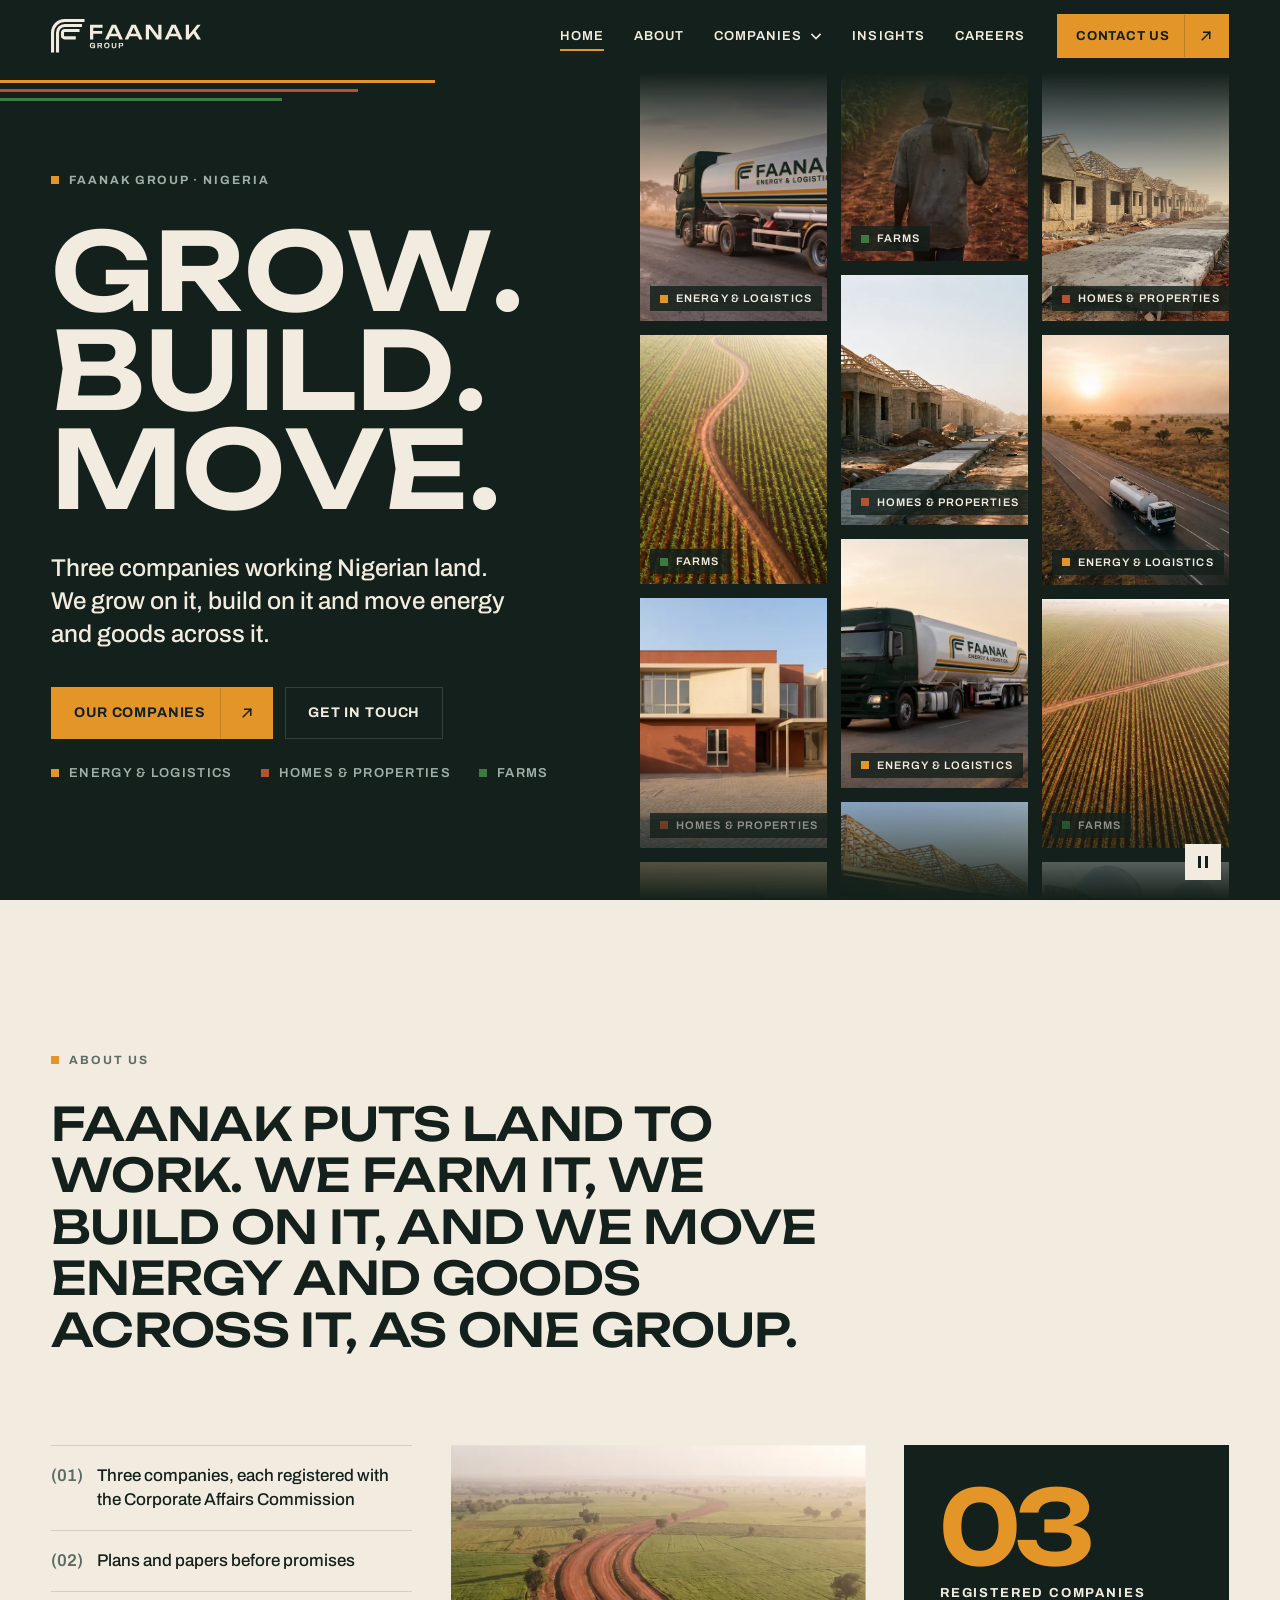
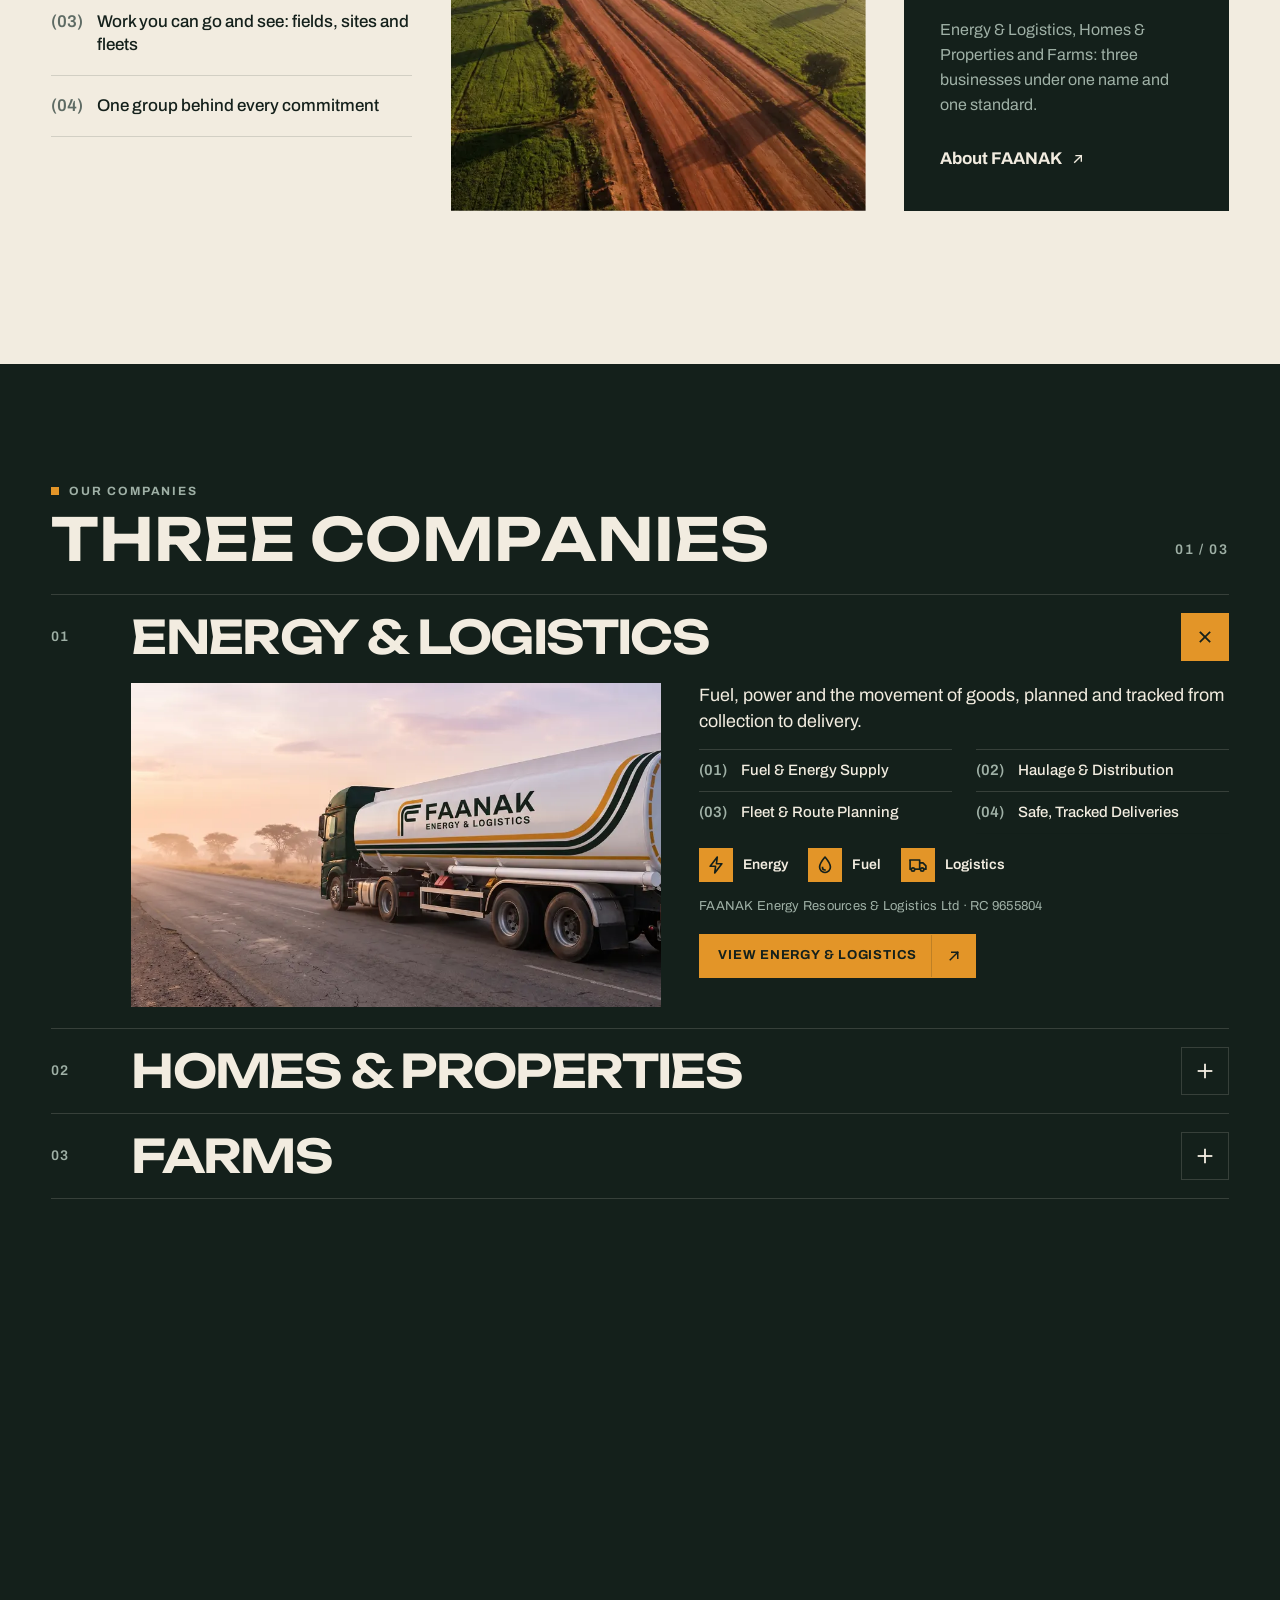
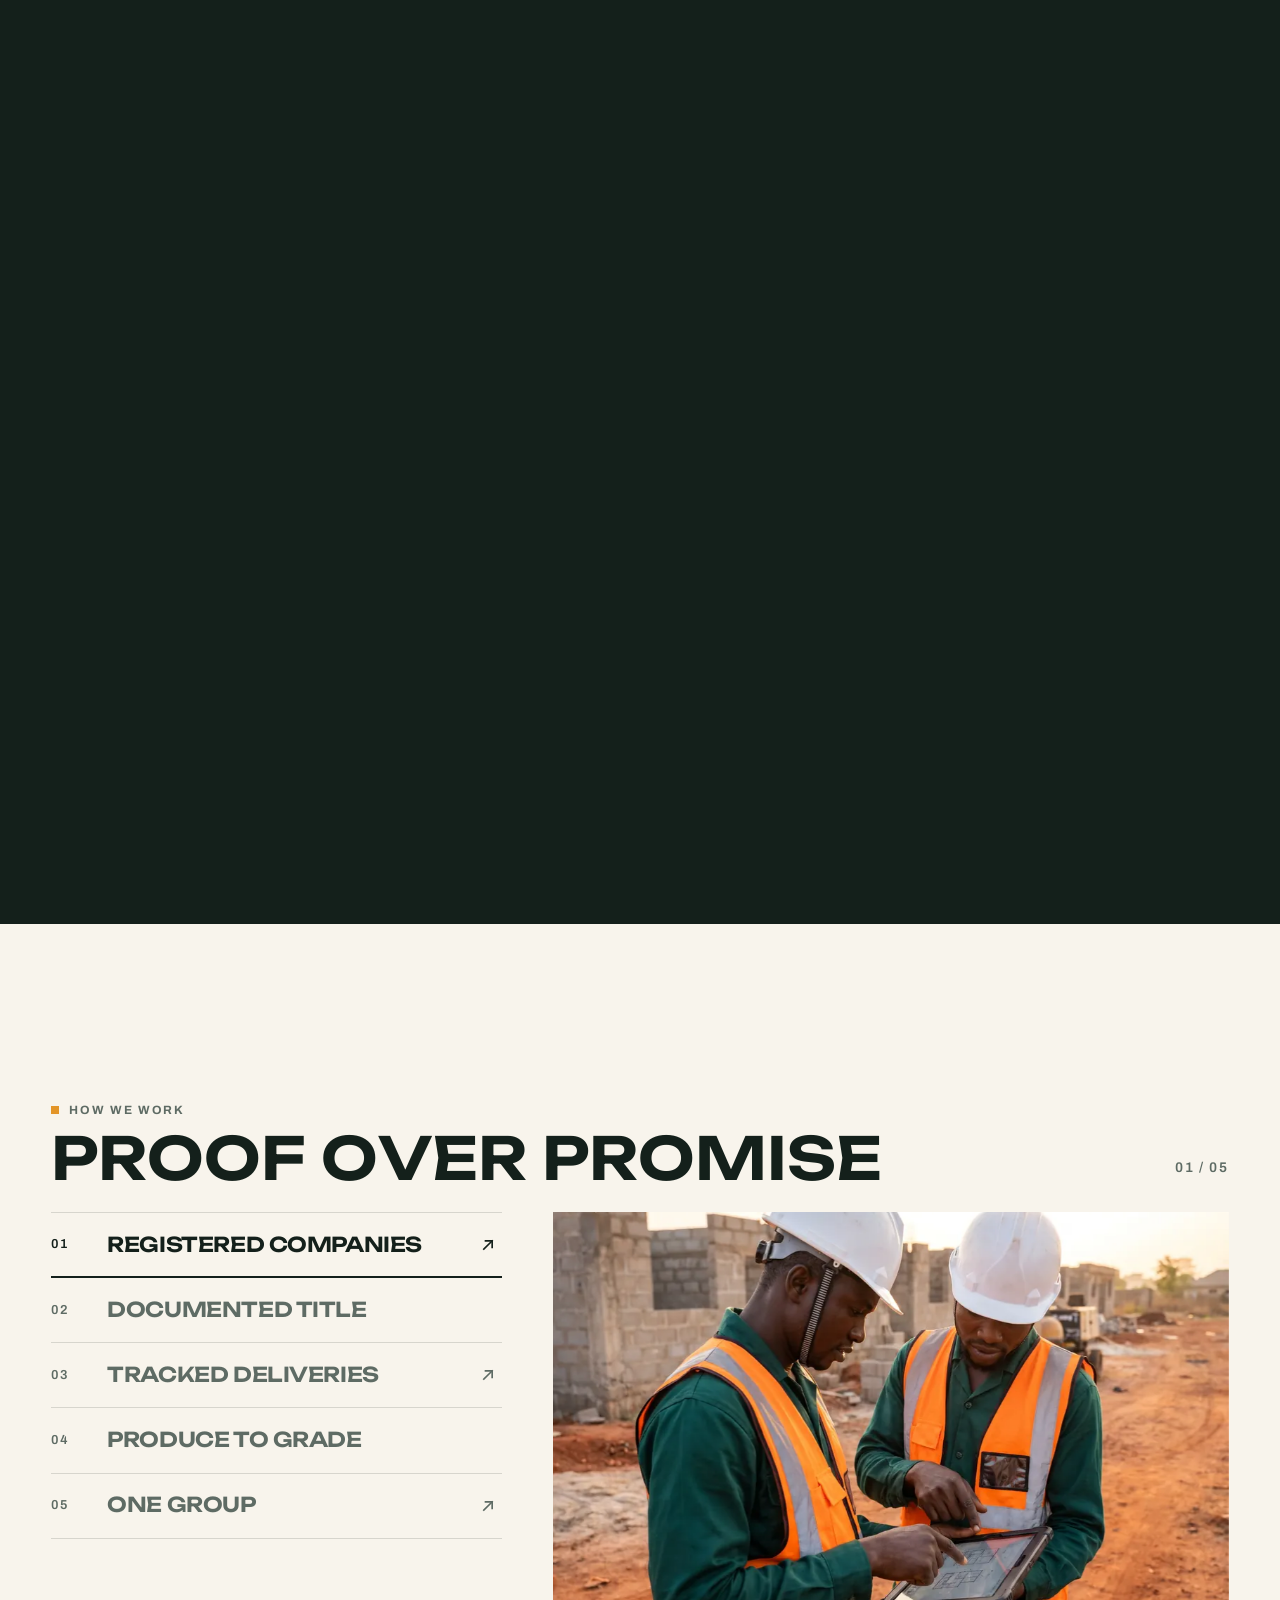
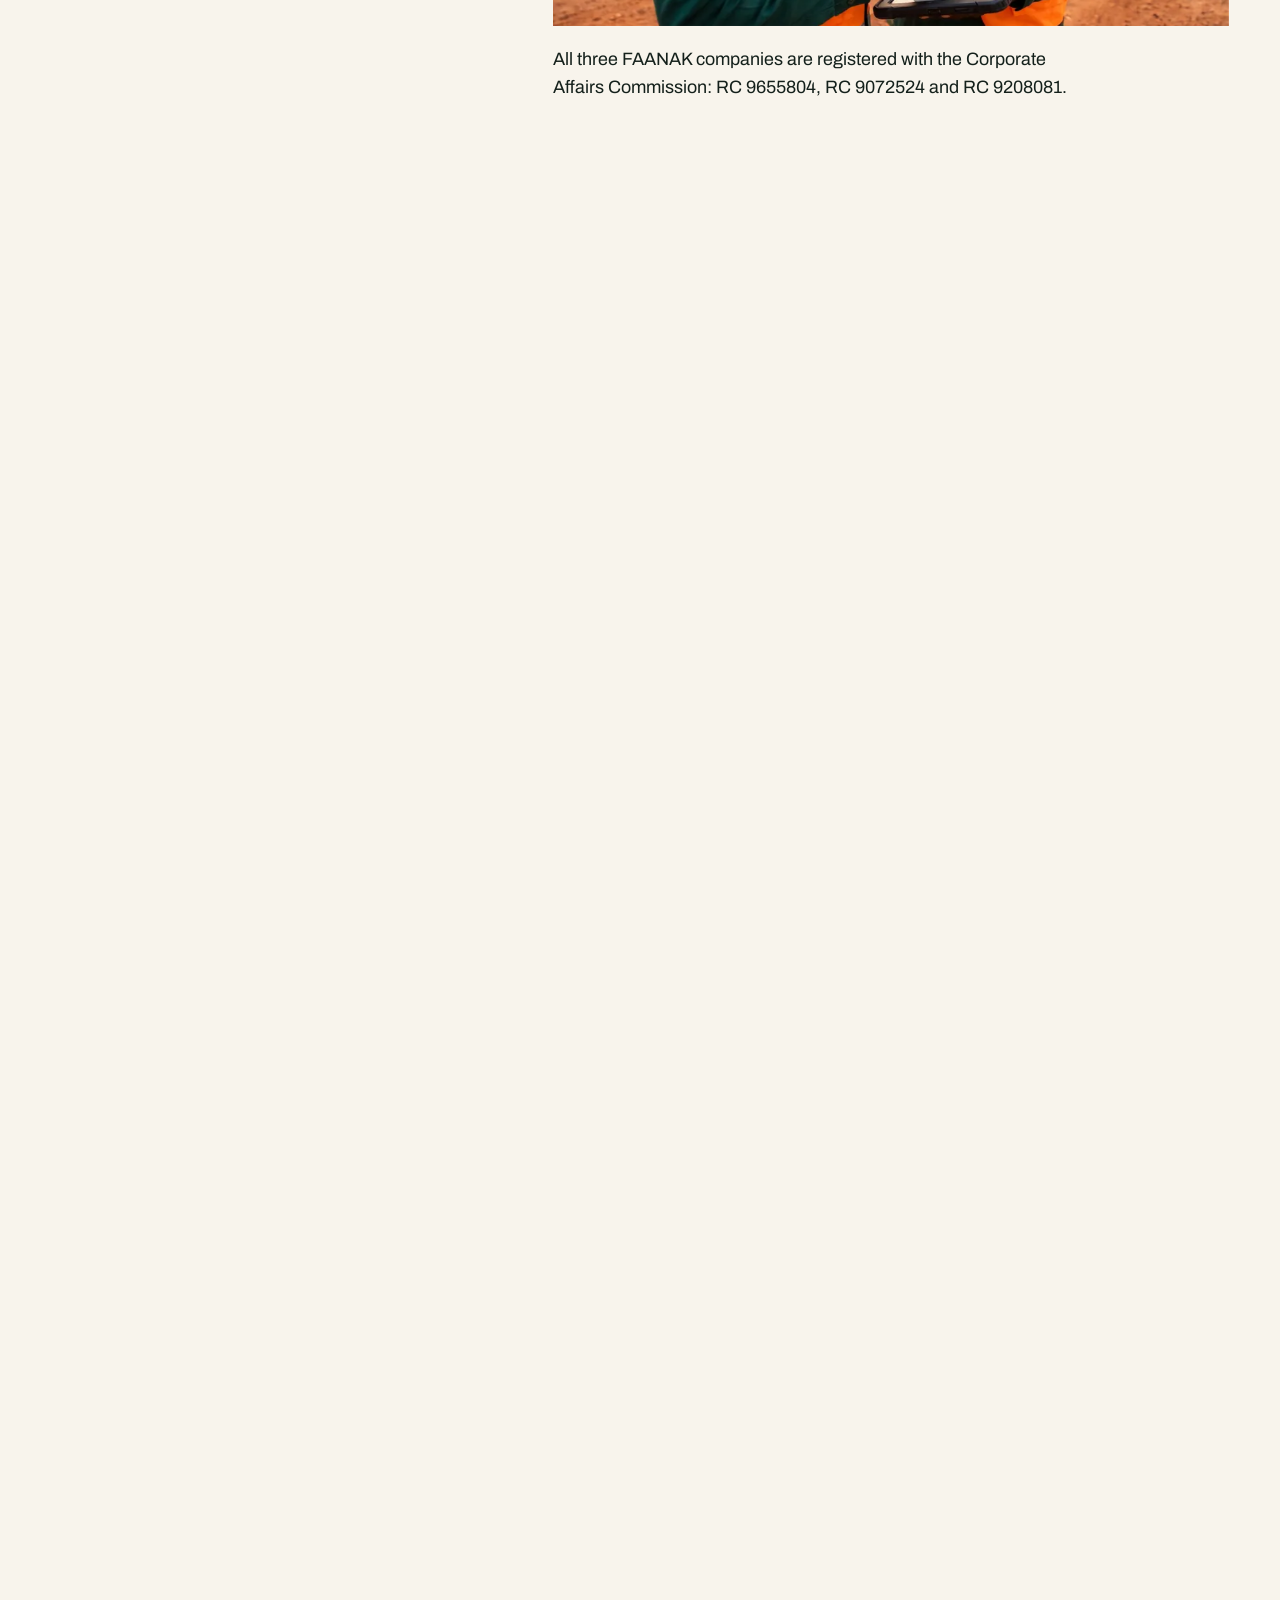
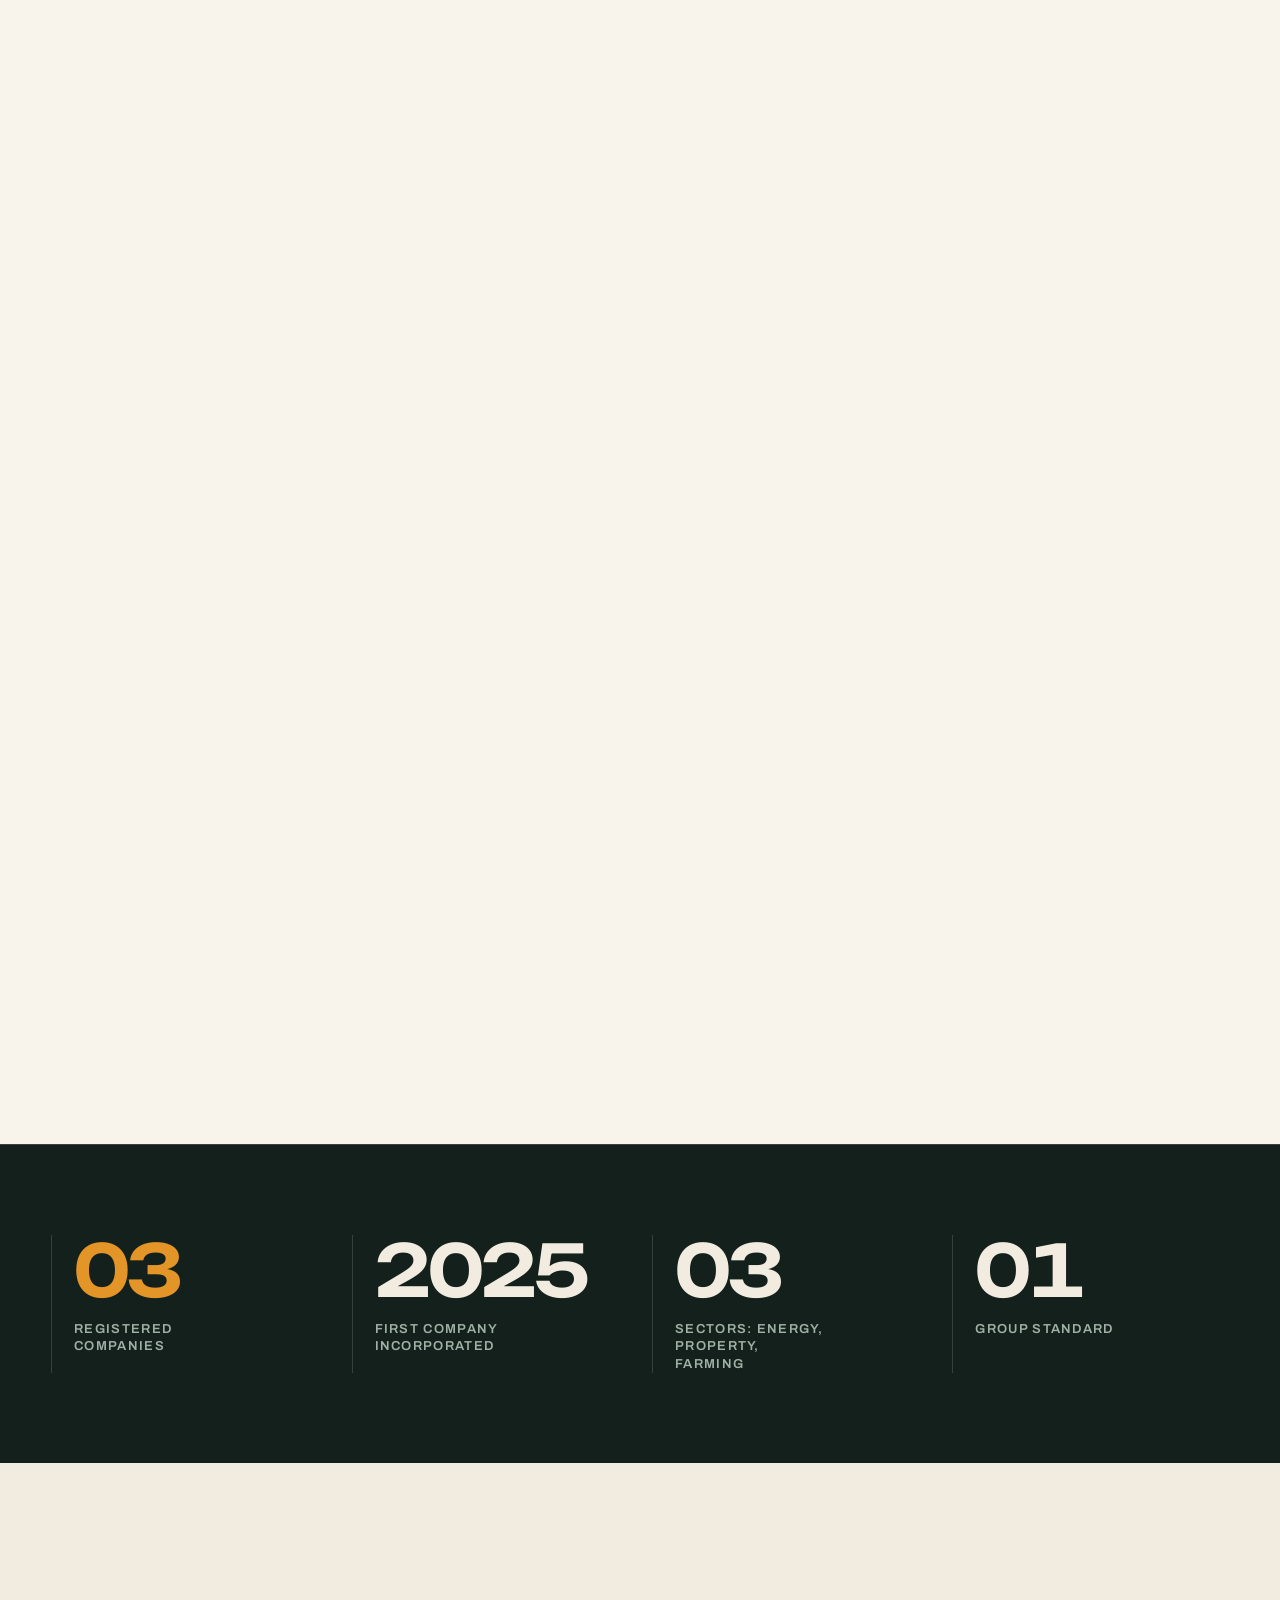
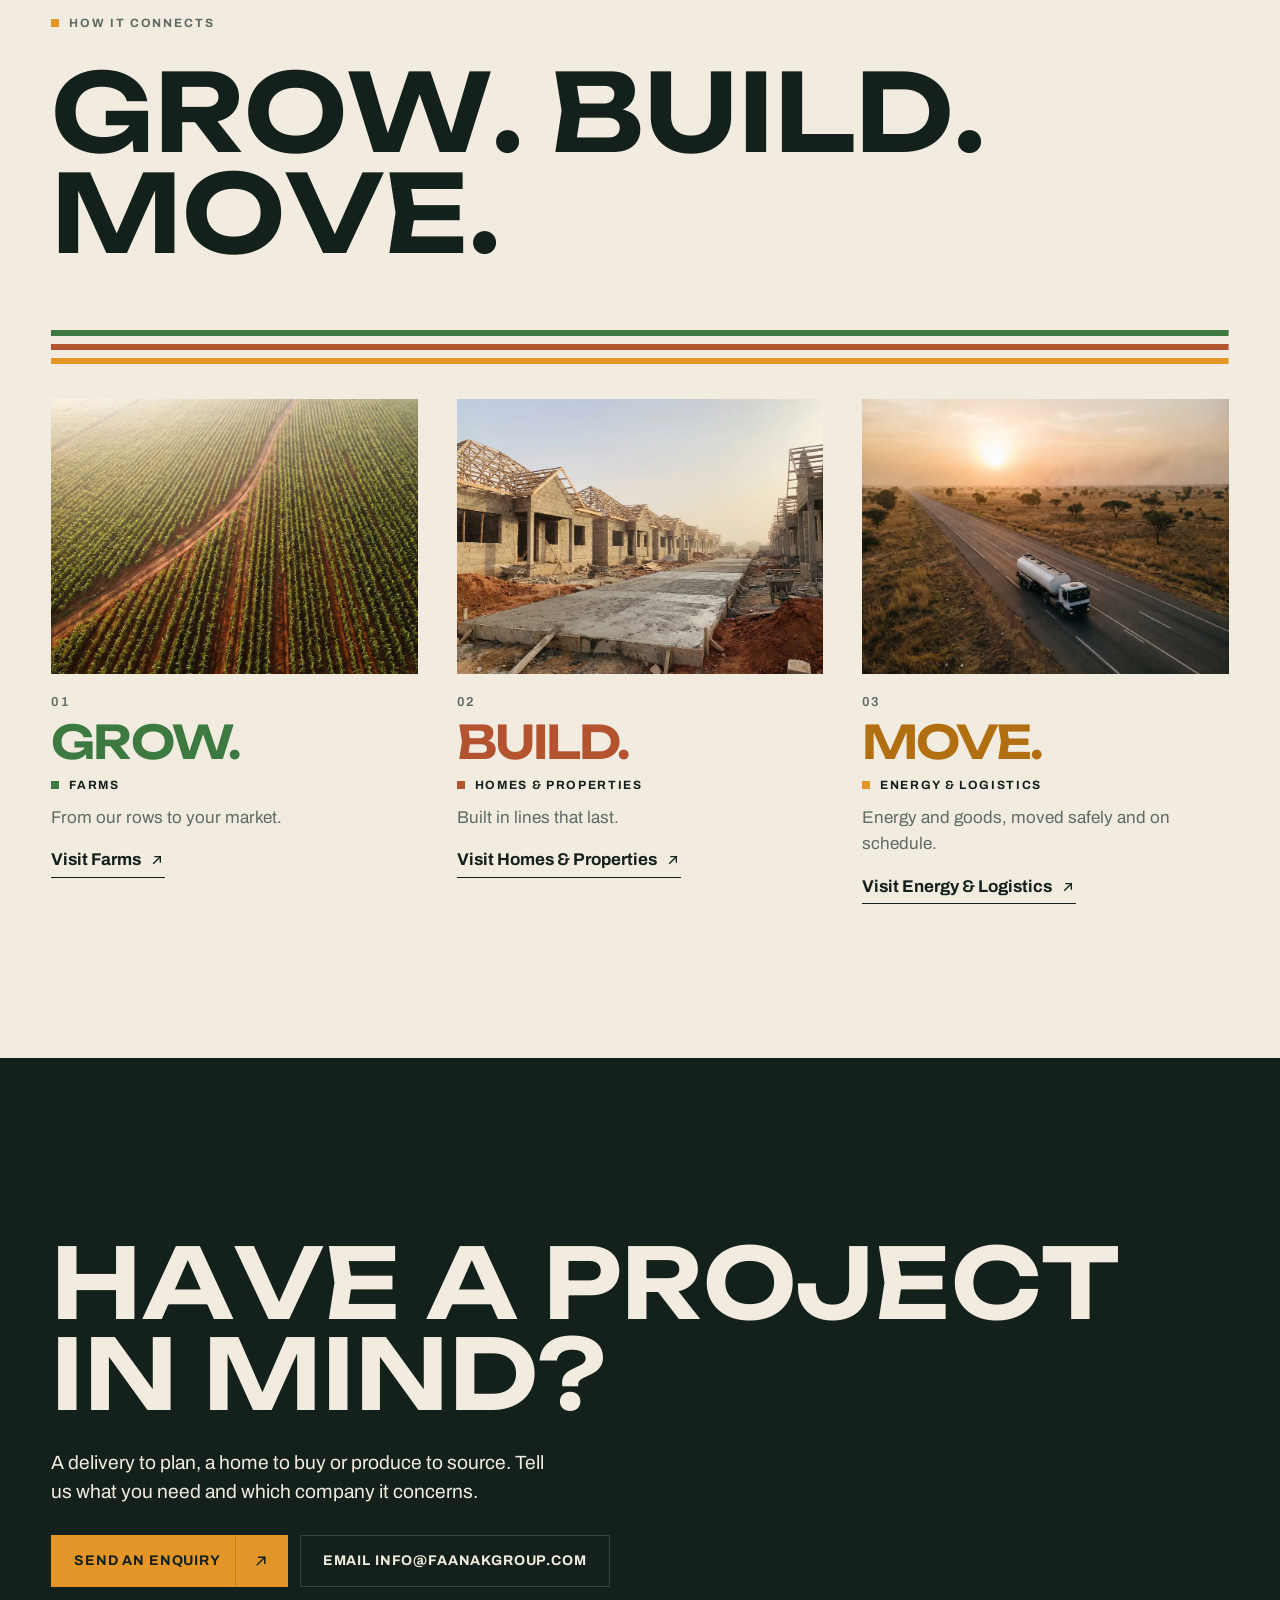
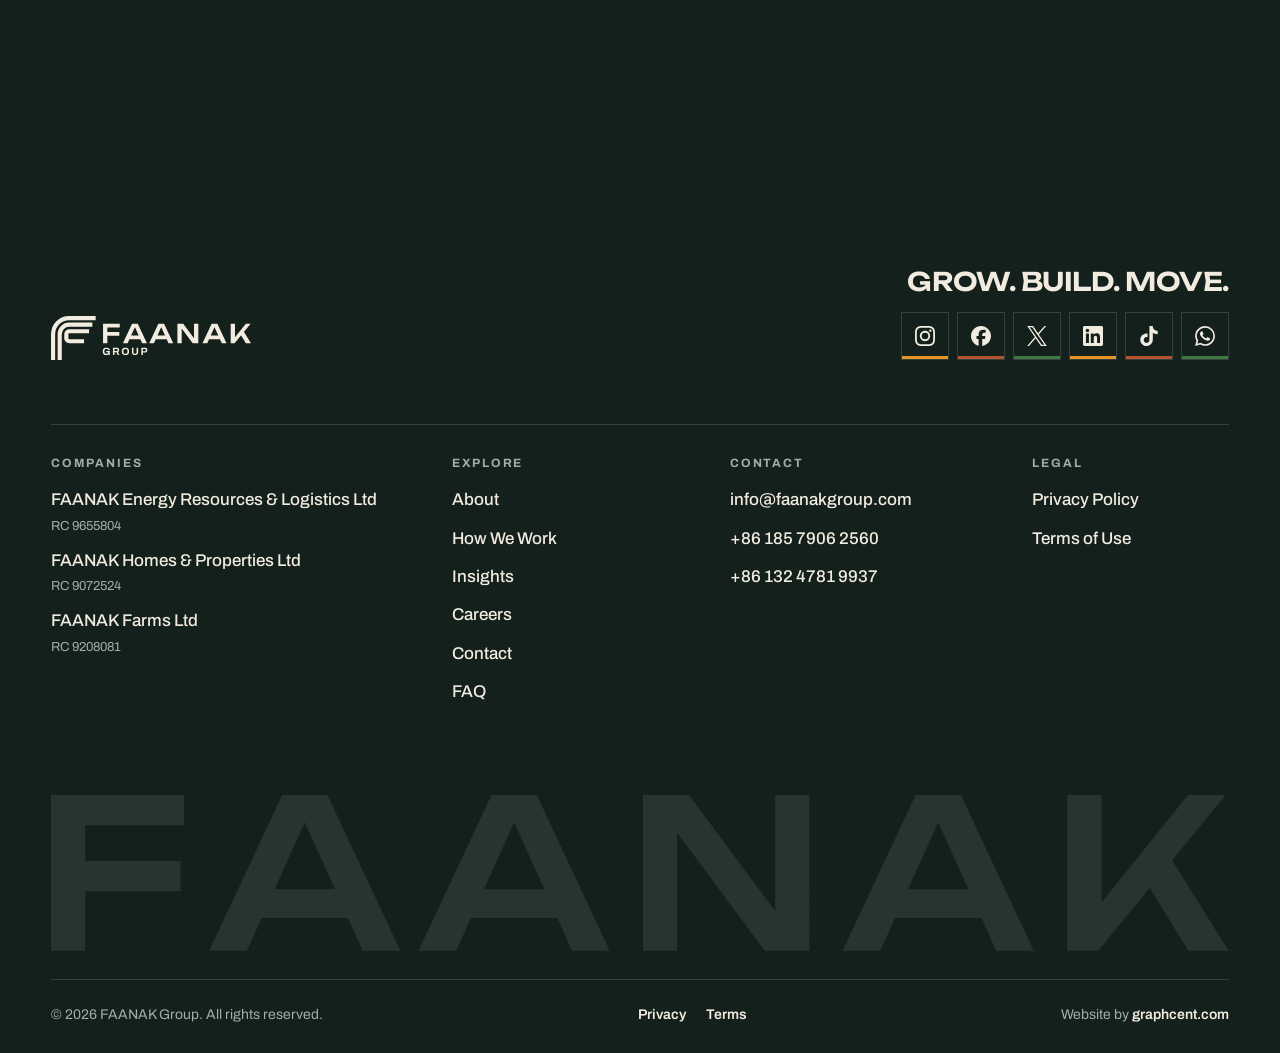
==== commit c038b7a8: "Add staff, Careers, Insights and legal pages, and brand social tiles About now shows six staff with " ====
--- a/index.html
+++ b/index.html
@@ -23,7 +23,7 @@
 <script>document.documentElement.classList.add('js');setTimeout(function(){var d=document.documentElement;if(!d.classList.contains('ready'))d.classList.remove('js');},4000);</script>
 <script src="assets/js/site.js" defer></script>
 </head><body data-page="index">
-<svg xmlns="http://www.w3.org/2000/svg" style="display:none"><symbol id="i-phone" viewBox="0 0 24 24" fill="none" stroke="currentColor" stroke-width="2" stroke-linecap="square" stroke-linejoin="round"><path d="M6.5,3 H9.2 L10.6,7.4 L8.6,9 C9.7,11.6 12.4,14.3 15,15.4 L16.6,13.4 L21,14.8 V17.5 C21,19.4 19.4,21 17.5,21 C10,21 3,14 3,6.5 C3,4.6 4.6,3 6.5,3 Z"/></symbol><symbol id="i-mobile" viewBox="0 0 24 24" fill="none" stroke="currentColor" stroke-width="2" stroke-linecap="square" stroke-linejoin="round"><path d="M7,2.5 H17 V21.5 H7 Z"/><path d="M11,18 H13"/></symbol><symbol id="i-email" viewBox="0 0 24 24" fill="none" stroke="currentColor" stroke-width="2" stroke-linecap="square" stroke-linejoin="round"><path d="M3,5.5 H21 V18.5 H3 Z"/><path d="M3,7.5 L12,13.5 L21,7.5" stroke-linecap="butt"/></symbol><symbol id="i-web" viewBox="0 0 24 24" fill="none" stroke="currentColor" stroke-width="2" stroke-linecap="square" stroke-linejoin="round"><path d="M21,12 A9,9 0 1,1 3,12 A9,9 0 1,1 21,12 Z"/><path d="M12,3 C8.3,6.2 8.3,17.8 12,21" stroke-linecap="butt"/><path d="M12,3 C15.7,6.2 15.7,17.8 12,21" stroke-linecap="butt"/><path d="M3,12 H21" stroke-linecap="butt"/></symbol><symbol id="i-location" viewBox="0 0 24 24" fill="none" stroke="currentColor" stroke-width="2" stroke-linecap="square" stroke-linejoin="round"><path d="M12,21.5 C12,21.5 4.5,14.6 4.5,9.5 A7.5,7.5 0 0,1 19.5,9.5 C19.5,14.6 12,21.5 12,21.5 Z"/><path d="M14.5,9.5 A2.5,2.5 0 1,1 9.5,9.5 A2.5,2.5 0 1,1 14.5,9.5 Z"/></symbol><symbol id="i-chat" viewBox="0 0 24 24" fill="none" stroke="currentColor" stroke-width="2" stroke-linecap="square" stroke-linejoin="round"><path d="M3.5,4.5 H20.5 V16 H11.5 L7,20 V16 H3.5 Z"/><path d="M7.5,8.5 H16.5"/><path d="M7.5,12 H13.5"/></symbol><symbol id="i-social" viewBox="0 0 24 24" fill="none" stroke="currentColor" stroke-width="2" stroke-linecap="square" stroke-linejoin="round"><path d="M20.1,5.5 A2.6,2.6 0 1,1 14.9,5.5 A2.6,2.6 0 1,1 20.1,5.5 Z"/><path d="M9.1,12 A2.6,2.6 0 1,1 3.9,12 A2.6,2.6 0 1,1 9.1,12 Z"/><path d="M20.1,18.5 A2.6,2.6 0 1,1 14.9,18.5 A2.6,2.6 0 1,1 20.1,18.5 Z"/><path d="M8.74,10.68 L15.26,6.82" stroke-linecap="butt"/><path d="M8.74,13.32 L15.26,17.18" stroke-linecap="butt"/></symbol><symbol id="i-energy" viewBox="0 0 24 24" fill="none" stroke="currentColor" stroke-width="2" stroke-linecap="square" stroke-linejoin="round"><path d="M13.5,2.5 L5,13.5 H11.5 L10.5,21.5 L19,10.5 H12.5 Z"/></symbol><symbol id="i-fuel" viewBox="0 0 24 24" fill="none" stroke="currentColor" stroke-width="2" stroke-linecap="square" stroke-linejoin="round"><path d="M12,2.5 C12,2.5 5.5,10.2 5.5,14.5 A6.5,6.5 0 0,0 18.5,14.5 C18.5,10.2 12,2.5 12,2.5 Z"/><path d="M9,15 C9,16.7 10.3,18 12,18"/></symbol><symbol id="i-logistics" viewBox="0 0 24 24" fill="none" stroke="currentColor" stroke-width="2" stroke-linecap="square" stroke-linejoin="round"><path d="M2.5,6 H14 V17"/><path d="M2.5,6 V17 H4" stroke-linecap="butt"/><path d="M8,17 H15" stroke-linecap="butt"/><path d="M14,9.5 H18 L21.5,13 V17 H19" stroke-linecap="butt"/><path d="M8,17.5 A2,2 0 1,1 4,17.5 A2,2 0 1,1 8,17.5 Z"/><path d="M19,17.5 A2,2 0 1,1 15,17.5 A2,2 0 1,1 19,17.5 Z"/></symbol><symbol id="i-homes" viewBox="0 0 24 24" fill="none" stroke="currentColor" stroke-width="2" stroke-linecap="square" stroke-linejoin="round"><path d="M3,21 V10.5 L12,3.5 L21,10.5 V21"/><path d="M7.5,21 V13 L12,9.5 L16.5,13 V21"/></symbol><symbol id="i-properties" viewBox="0 0 24 24" fill="none" stroke="currentColor" stroke-width="2" stroke-linecap="square" stroke-linejoin="round"><path d="M5,21 V3 H15 V21"/><path d="M15,9 H19 V21"/><path d="M8.5,7 H11.5"/><path d="M8.5,11 H11.5"/><path d="M8.5,15 H11.5"/><path d="M3,21 H21"/></symbol><symbol id="i-land" viewBox="0 0 24 24" fill="none" stroke="currentColor" stroke-width="2" stroke-linecap="square" stroke-linejoin="round"><path d="M3.5,8 L12,4 L20.5,8 L12,12 Z"/><path d="M3.5,12.5 L12,16.5 L20.5,12.5"/><path d="M3.5,16.5 L12,20.5 L20.5,16.5"/></symbol><symbol id="i-farms" viewBox="0 0 24 24" fill="none" stroke="currentColor" stroke-width="2" stroke-linecap="square" stroke-linejoin="round"><path d="M12,21 V11"/><path d="M12,14 C12,10.2 9.2,8 5,8 C5,11.8 7.8,14 12,14 Z"/><path d="M12,11 C12,7 14.8,4 19,4 C19,8 16.2,11 12,11 Z"/><path d="M6,21 H18"/></symbol><symbol id="i-produce" viewBox="0 0 24 24" fill="none" stroke="currentColor" stroke-width="2" stroke-linecap="square" stroke-linejoin="round"><path d="M12,22 V4"/><path d="M8,5.5 L12,9 L16,5.5"/><path d="M8,10 L12,13.5 L16,10"/><path d="M8,14.5 L12,18 L16,14.5"/></symbol><symbol id="i-fields" viewBox="0 0 24 24" fill="none" stroke="currentColor" stroke-width="2" stroke-linecap="square" stroke-linejoin="round"><path d="M3,7.5 C6,5.5 9,9.5 12,7.5 C15,5.5 18,9.5 21,7.5"/><path d="M3,12 C6,10 9,14 12,12 C15,10 18,14 21,12"/><path d="M3,16.5 C6,14.5 9,18.5 12,16.5 C15,14.5 18,18.5 21,16.5"/></symbol><symbol id="i-arrow" viewBox="0 0 24 24" fill="none" stroke="currentColor" stroke-width="2" stroke-linecap="square" stroke-linejoin="round"><path d="M7 17 L17 7"/><path d="M9 7 H17 V15"/></symbol><symbol id="i-plus" viewBox="0 0 24 24" fill="none" stroke="currentColor" stroke-width="2" stroke-linecap="square"><path d="M12 5 V19"/><path d="M5 12 H19"/></symbol></svg>
+<svg xmlns="http://www.w3.org/2000/svg" style="display:none"><symbol id="i-phone" viewBox="0 0 24 24" fill="none" stroke="currentColor" stroke-width="2" stroke-linecap="square" stroke-linejoin="round"><path d="M6.5,3 H9.2 L10.6,7.4 L8.6,9 C9.7,11.6 12.4,14.3 15,15.4 L16.6,13.4 L21,14.8 V17.5 C21,19.4 19.4,21 17.5,21 C10,21 3,14 3,6.5 C3,4.6 4.6,3 6.5,3 Z"/></symbol><symbol id="i-mobile" viewBox="0 0 24 24" fill="none" stroke="currentColor" stroke-width="2" stroke-linecap="square" stroke-linejoin="round"><path d="M7,2.5 H17 V21.5 H7 Z"/><path d="M11,18 H13"/></symbol><symbol id="i-email" viewBox="0 0 24 24" fill="none" stroke="currentColor" stroke-width="2" stroke-linecap="square" stroke-linejoin="round"><path d="M3,5.5 H21 V18.5 H3 Z"/><path d="M3,7.5 L12,13.5 L21,7.5" stroke-linecap="butt"/></symbol><symbol id="i-web" viewBox="0 0 24 24" fill="none" stroke="currentColor" stroke-width="2" stroke-linecap="square" stroke-linejoin="round"><path d="M21,12 A9,9 0 1,1 3,12 A9,9 0 1,1 21,12 Z"/><path d="M12,3 C8.3,6.2 8.3,17.8 12,21" stroke-linecap="butt"/><path d="M12,3 C15.7,6.2 15.7,17.8 12,21" stroke-linecap="butt"/><path d="M3,12 H21" stroke-linecap="butt"/></symbol><symbol id="i-location" viewBox="0 0 24 24" fill="none" stroke="currentColor" stroke-width="2" stroke-linecap="square" stroke-linejoin="round"><path d="M12,21.5 C12,21.5 4.5,14.6 4.5,9.5 A7.5,7.5 0 0,1 19.5,9.5 C19.5,14.6 12,21.5 12,21.5 Z"/><path d="M14.5,9.5 A2.5,2.5 0 1,1 9.5,9.5 A2.5,2.5 0 1,1 14.5,9.5 Z"/></symbol><symbol id="i-chat" viewBox="0 0 24 24" fill="none" stroke="currentColor" stroke-width="2" stroke-linecap="square" stroke-linejoin="round"><path d="M3.5,4.5 H20.5 V16 H11.5 L7,20 V16 H3.5 Z"/><path d="M7.5,8.5 H16.5"/><path d="M7.5,12 H13.5"/></symbol><symbol id="i-social" viewBox="0 0 24 24" fill="none" stroke="currentColor" stroke-width="2" stroke-linecap="square" stroke-linejoin="round"><path d="M20.1,5.5 A2.6,2.6 0 1,1 14.9,5.5 A2.6,2.6 0 1,1 20.1,5.5 Z"/><path d="M9.1,12 A2.6,2.6 0 1,1 3.9,12 A2.6,2.6 0 1,1 9.1,12 Z"/><path d="M20.1,18.5 A2.6,2.6 0 1,1 14.9,18.5 A2.6,2.6 0 1,1 20.1,18.5 Z"/><path d="M8.74,10.68 L15.26,6.82" stroke-linecap="butt"/><path d="M8.74,13.32 L15.26,17.18" stroke-linecap="butt"/></symbol><symbol id="i-energy" viewBox="0 0 24 24" fill="none" stroke="currentColor" stroke-width="2" stroke-linecap="square" stroke-linejoin="round"><path d="M13.5,2.5 L5,13.5 H11.5 L10.5,21.5 L19,10.5 H12.5 Z"/></symbol><symbol id="i-fuel" viewBox="0 0 24 24" fill="none" stroke="currentColor" stroke-width="2" stroke-linecap="square" stroke-linejoin="round"><path d="M12,2.5 C12,2.5 5.5,10.2 5.5,14.5 A6.5,6.5 0 0,0 18.5,14.5 C18.5,10.2 12,2.5 12,2.5 Z"/><path d="M9,15 C9,16.7 10.3,18 12,18"/></symbol><symbol id="i-logistics" viewBox="0 0 24 24" fill="none" stroke="currentColor" stroke-width="2" stroke-linecap="square" stroke-linejoin="round"><path d="M2.5,6 H14 V17"/><path d="M2.5,6 V17 H4" stroke-linecap="butt"/><path d="M8,17 H15" stroke-linecap="butt"/><path d="M14,9.5 H18 L21.5,13 V17 H19" stroke-linecap="butt"/><path d="M8,17.5 A2,2 0 1,1 4,17.5 A2,2 0 1,1 8,17.5 Z"/><path d="M19,17.5 A2,2 0 1,1 15,17.5 A2,2 0 1,1 19,17.5 Z"/></symbol><symbol id="i-homes" viewBox="0 0 24 24" fill="none" stroke="currentColor" stroke-width="2" stroke-linecap="square" stroke-linejoin="round"><path d="M3,21 V10.5 L12,3.5 L21,10.5 V21"/><path d="M7.5,21 V13 L12,9.5 L16.5,13 V21"/></symbol><symbol id="i-properties" viewBox="0 0 24 24" fill="none" stroke="currentColor" stroke-width="2" stroke-linecap="square" stroke-linejoin="round"><path d="M5,21 V3 H15 V21"/><path d="M15,9 H19 V21"/><path d="M8.5,7 H11.5"/><path d="M8.5,11 H11.5"/><path d="M8.5,15 H11.5"/><path d="M3,21 H21"/></symbol><symbol id="i-land" viewBox="0 0 24 24" fill="none" stroke="currentColor" stroke-width="2" stroke-linecap="square" stroke-linejoin="round"><path d="M3.5,8 L12,4 L20.5,8 L12,12 Z"/><path d="M3.5,12.5 L12,16.5 L20.5,12.5"/><path d="M3.5,16.5 L12,20.5 L20.5,16.5"/></symbol><symbol id="i-farms" viewBox="0 0 24 24" fill="none" stroke="currentColor" stroke-width="2" stroke-linecap="square" stroke-linejoin="round"><path d="M12,21 V11"/><path d="M12,14 C12,10.2 9.2,8 5,8 C5,11.8 7.8,14 12,14 Z"/><path d="M12,11 C12,7 14.8,4 19,4 C19,8 16.2,11 12,11 Z"/><path d="M6,21 H18"/></symbol><symbol id="i-produce" viewBox="0 0 24 24" fill="none" stroke="currentColor" stroke-width="2" stroke-linecap="square" stroke-linejoin="round"><path d="M12,22 V4"/><path d="M8,5.5 L12,9 L16,5.5"/><path d="M8,10 L12,13.5 L16,10"/><path d="M8,14.5 L12,18 L16,14.5"/></symbol><symbol id="i-fields" viewBox="0 0 24 24" fill="none" stroke="currentColor" stroke-width="2" stroke-linecap="square" stroke-linejoin="round"><path d="M3,7.5 C6,5.5 9,9.5 12,7.5 C15,5.5 18,9.5 21,7.5"/><path d="M3,12 C6,10 9,14 12,12 C15,10 18,14 21,12"/><path d="M3,16.5 C6,14.5 9,18.5 12,16.5 C15,14.5 18,18.5 21,16.5"/></symbol><symbol id="i-arrow" viewBox="0 0 24 24" fill="none" stroke="currentColor" stroke-width="2" stroke-linecap="square" stroke-linejoin="round"><path d="M7 17 L17 7"/><path d="M9 7 H17 V15"/></symbol><symbol id="i-plus" viewBox="0 0 24 24" fill="none" stroke="currentColor" stroke-width="2" stroke-linecap="square"><path d="M12 5 V19"/><path d="M5 12 H19"/></symbol><symbol id="s-instagram" viewBox="0 0 24 24" fill="currentColor"><path d="M7.0301.084c-1.2768.0602-2.1487.264-2.911.5634-.7888.3075-1.4575.72-2.1228 1.3877-.6652.6677-1.075 1.3368-1.3802 2.127-.2954.7638-.4956 1.6365-.552 2.914-.0564 1.2775-.0689 1.6882-.0626 4.947.0062 3.2586.0206 3.6671.0825 4.9473.061 1.2765.264 2.1482.5635 2.9107.308.7889.72 1.4573 1.388 2.1228.6679.6655 1.3365 1.0743 2.1285 1.38.7632.295 1.6361.4961 2.9134.552 1.2773.056 1.6884.069 4.9462.0627 3.2578-.0062 3.668-.0207 4.9478-.0814 1.28-.0607 2.147-.2652 2.9098-.5633.7889-.3086 1.4578-.72 2.1228-1.3881.665-.6682 1.0745-1.3378 1.3795-2.1284.2957-.7632.4966-1.636.552-2.9124.056-1.2809.0692-1.6898.063-4.948-.0063-3.2583-.021-3.6668-.0817-4.9465-.0607-1.2797-.264-2.1487-.5633-2.9117-.3084-.7889-.72-1.4568-1.3876-2.1228C21.2982 1.33 20.628.9208 19.8378.6165 19.074.321 18.2017.1197 16.9244.0645 15.6471.0093 15.236-.005 11.977.0014 8.718.0076 8.31.0215 7.0301.0839m.1402 21.6932c-1.17-.0509-1.8053-.2453-2.2287-.408-.5606-.216-.96-.4771-1.3819-.895-.422-.4178-.6811-.8186-.9-1.378-.1644-.4234-.3624-1.058-.4171-2.228-.0595-1.2645-.072-1.6442-.079-4.848-.007-3.2037.0053-3.583.0607-4.848.05-1.169.2456-1.805.408-2.2282.216-.5613.4762-.96.895-1.3816.4188-.4217.8184-.6814 1.3783-.9003.423-.1651 1.0575-.3614 2.227-.4171 1.2655-.06 1.6447-.072 4.848-.079 3.2033-.007 3.5835.005 4.8495.0608 1.169.0508 1.8053.2445 2.228.408.5608.216.96.4754 1.3816.895.4217.4194.6816.8176.9005 1.3787.1653.4217.3617 1.056.4169 2.2263.0602 1.2655.0739 1.645.0796 4.848.0058 3.203-.0055 3.5834-.061 4.848-.051 1.17-.245 1.8055-.408 2.2294-.216.5604-.4763.96-.8954 1.3814-.419.4215-.8181.6811-1.3783.9-.4224.1649-1.0577.3617-2.2262.4174-1.2656.0595-1.6448.072-4.8493.079-3.2045.007-3.5825-.006-4.848-.0608M16.953 5.5864A1.44 1.44 0 1 0 18.39 4.144a1.44 1.44 0 0 0-1.437 1.4424M5.8385 12.012c.0067 3.4032 2.7706 6.1557 6.173 6.1493 3.4026-.0065 6.157-2.7701 6.1506-6.1733-.0065-3.4032-2.771-6.1565-6.174-6.1498-3.403.0067-6.156 2.771-6.1496 6.1738M8 12.0077a4 4 0 1 1 4.008 3.9921A3.9996 3.9996 0 0 1 8 12.0077"/></symbol><symbol id="s-facebook" viewBox="0 0 24 24" fill="currentColor"><path d="M9.101 23.691v-7.98H6.627v-3.667h2.474v-1.58c0-4.085 1.848-5.978 5.858-5.978.401 0 .955.042 1.468.103a8.68 8.68 0 0 1 1.141.195v3.325a8.623 8.623 0 0 0-.653-.036 26.805 26.805 0 0 0-.733-.009c-.707 0-1.259.096-1.675.309a1.686 1.686 0 0 0-.679.622c-.258.42-.374.995-.374 1.752v1.297h3.919l-.386 2.103-.287 1.564h-3.246v8.245C19.396 23.238 24 18.179 24 12.044c0-6.627-5.373-12-12-12s-12 5.373-12 12c0 5.628 3.874 10.35 9.101 11.647Z"/></symbol><symbol id="s-x" viewBox="0 0 24 24" fill="currentColor"><path d="M14.234 10.162 22.977 0h-2.072l-7.591 8.824L7.251 0H.258l9.168 13.343L.258 24H2.33l8.016-9.318L16.749 24h6.993zm-2.837 3.299-.929-1.329L3.076 1.56h3.182l5.965 8.532.929 1.329 7.754 11.09h-3.182z"/></symbol><symbol id="s-tiktok" viewBox="0 0 24 24" fill="currentColor"><path d="M12.525.02c1.31-.02 2.61-.01 3.91-.02.08 1.53.63 3.09 1.75 4.17 1.12 1.11 2.7 1.62 4.24 1.79v4.03c-1.44-.05-2.89-.35-4.2-.97-.57-.26-1.1-.59-1.62-.93-.01 2.92.01 5.84-.02 8.75-.08 1.4-.54 2.79-1.35 3.94-1.31 1.92-3.58 3.17-5.91 3.21-1.43.08-2.86-.31-4.08-1.03-2.02-1.19-3.44-3.37-3.65-5.71-.02-.5-.03-1-.01-1.49.18-1.9 1.12-3.72 2.58-4.96 1.66-1.44 3.98-2.13 6.15-1.72.02 1.48-.04 2.96-.04 4.44-.99-.32-2.15-.23-3.02.37-.63.41-1.11 1.04-1.36 1.75-.21.51-.15 1.07-.14 1.61.24 1.64 1.82 3.02 3.5 2.87 1.12-.01 2.19-.66 2.77-1.61.19-.33.4-.67.41-1.06.1-1.79.06-3.57.07-5.36.01-4.03-.01-8.05.02-12.07z"/></symbol><symbol id="s-whatsapp" viewBox="0 0 24 24" fill="currentColor"><path d="M17.472 14.382c-.297-.149-1.758-.867-2.03-.967-.273-.099-.471-.148-.67.15-.197.297-.767.966-.94 1.164-.173.199-.347.223-.644.075-.297-.15-1.255-.463-2.39-1.475-.883-.788-1.48-1.761-1.653-2.059-.173-.297-.018-.458.13-.606.134-.133.298-.347.446-.52.149-.174.198-.298.298-.497.099-.198.05-.371-.025-.52-.075-.149-.669-1.612-.916-2.207-.242-.579-.487-.5-.669-.51-.173-.008-.371-.01-.57-.01-.198 0-.52.074-.792.372-.272.297-1.04 1.016-1.04 2.479 0 1.462 1.065 2.875 1.213 3.074.149.198 2.096 3.2 5.077 4.487.709.306 1.262.489 1.694.625.712.227 1.36.195 1.871.118.571-.085 1.758-.719 2.006-1.413.248-.694.248-1.289.173-1.413-.074-.124-.272-.198-.57-.347m-5.421 7.403h-.004a9.87 9.87 0 01-5.031-1.378l-.361-.214-3.741.982.998-3.648-.235-.374a9.86 9.86 0 01-1.51-5.26c.001-5.45 4.436-9.884 9.888-9.884 2.64 0 5.122 1.03 6.988 2.898a9.825 9.825 0 012.893 6.994c-.003 5.45-4.437 9.884-9.885 9.884m8.413-18.297A11.815 11.815 0 0012.05 0C5.495 0 .16 5.335.157 11.892c0 2.096.547 4.142 1.588 5.945L.057 24l6.305-1.654a11.882 11.882 0 005.683 1.448h.005c6.554 0 11.89-5.335 11.893-11.893a11.821 11.821 0 00-3.48-8.413Z"/></symbol><symbol id="s-linkedin" viewBox="0 0 24 24" fill="currentColor"><path d="M20.447 20.452h-3.554v-5.569c0-1.328-.027-3.037-1.852-3.037-1.853 0-2.136 1.445-2.136 2.939v5.667H9.351V9h3.414v1.561h.046c.477-.9 1.637-1.85 3.37-1.85 3.601 0 4.267 2.37 4.267 5.455v6.286zM5.337 7.433c-1.144 0-2.063-.926-2.063-2.065 0-1.138.92-2.063 2.063-2.063 1.14 0 2.064.925 2.064 2.063 0 1.139-.925 2.065-2.064 2.065zm1.782 13.019H3.555V9h3.564v11.452zM22.225 0H1.771C.792 0 0 .774 0 1.729v20.542C0 23.227.792 24 1.771 24h20.451C23.2 24 24 23.227 24 22.271V1.729C24 .774 23.2 0 22.222 0h.003z"/></symbol></svg>
 <a class="skip" href="#main">Skip to content</a>
 <header class="header" data-header>
   <div class="header__inner wrap">
@@ -49,8 +49,8 @@
           </div>
         </div>
       </div>
-      <a href="index.html#how-we-work">How We Work</a>
-      <a href="contact.html#faq">FAQ</a></nav>
+      <a href="insights.html">Insights</a>
+      <a href="careers.html">Careers</a></nav>
     <a class="btn btn--amber btn--sm header__cta" href="contact.html"><span>Contact Us</span><span class="btn__icon" aria-hidden="true"><svg class="ico" aria-hidden="true" focusable="false"><use href="#i-arrow"/></svg></span></a>
     <button class="menu-btn" type="button" aria-expanded="false" aria-controls="menu" aria-label="Open menu" data-menu-btn>
       <span></span><span></span><span></span>
@@ -60,7 +60,7 @@
 <div class="menu" id="menu" data-menu hidden>
   <nav class="menu__nav wrap" aria-label="Mobile"><a href="index.html" aria-current="page">Home</a><a href="about.html">About</a>
       <div class="menu__group"><p class="menu__label">Companies</p><a class="menu__sub" href="energy-logistics.html"><span class="dot dot--amber" aria-hidden="true"></span>Energy &amp; Logistics</a><a class="menu__sub" href="homes-properties.html"><span class="dot dot--laterite" aria-hidden="true"></span>Homes &amp; Properties</a><a class="menu__sub" href="farms.html"><span class="dot dot--green" aria-hidden="true"></span>Farms</a></div>
-      <a href="index.html#how-we-work">How We Work</a><a href="contact.html#faq">FAQ</a><a href="contact.html">Contact</a></nav>
+      <a href="index.html#how-we-work">How We Work</a><a href="insights.html">Insights</a><a href="careers.html">Careers</a><a href="contact.html">Contact</a></nav>
   <div class="menu__foot wrap">
     <a href="mailto:info@faanakgroup.com">info@faanakgroup.com</a>
     <a href="tel:+8618579062560">+86&nbsp;185&nbsp;7906&nbsp;2560</a>
@@ -261,21 +261,31 @@
   <div class="wrap">
     <div class="footer__top">
       <a class="footer__logo" href="index.html" aria-label="FAANAK Group home"><svg class="logo" role="img" aria-hidden="true" focusable="false" xmlns="http://www.w3.org/2000/svg" viewBox="0 0 447.92 100.00"><g transform="translate(0.000,0.000) scale(1.40331)"><path d="M154.391,226.579 H115.462 A25.733,25.733 0 0 0 89.729,252.312 V291.241" transform="translate(-86.430,-223.280)" fill="none" stroke="currentColor" stroke-width="6.598148148148148" stroke-linecap="square" stroke-linejoin="round"/><path d="M149.112,237.136 H115.462 A15.176,15.176 0 0 0 100.286,252.312 V291.241" transform="translate(-86.430,-223.280)" fill="none" stroke="currentColor" stroke-width="6.598148148148148" stroke-linecap="square" stroke-linejoin="round"/><path d="M143.834,247.693 H115.462 A4.619,4.619 0 0 0 110.843,252.312 V258.910 A4.619,4.619 0 0 0 115.462,263.529 H135.916" transform="translate(-86.430,-223.280)" fill="none" stroke="currentColor" stroke-width="6.598148148148148" stroke-linecap="square" stroke-linejoin="round"/><path d="M172.88,249.97h22.57v6.04h-22.57v-6.04ZM196.16,236.73v6.08h-23.2l3.37-3.62v28.78h-6.87v-31.24h26.7ZM209.36,261.38v-5.75h21.66v5.75h-21.66ZM224.9,236.73l14.62,31.24h-7.54l-12.79-28.36h2.33l-12.79,28.36h-7.54l14.62-31.24h9.08ZM251.35,261.38v-5.75h21.66v5.75h-21.66ZM266.88,236.73l14.62,31.24h-7.54l-12.79-28.36h2.33l-12.79,28.36h-7.54l14.62-31.24h9.08ZM317.15,263.3l-2.46.37v-26.95h6.87v31.24h-8.95l-19.99-26.95,2.42-.37v27.32h-6.87v-31.24h9.2l19.78,26.57ZM336.4,261.38v-5.75h21.66v5.75h-21.66ZM351.93,236.73l14.62,31.24h-7.54l-12.79-28.36h2.33l-12.79,28.36h-7.54l14.62-31.24h9.08ZM373.26,267.96v-31.24h6.87v25.49l-2-1.42,19.33-24.07h7.54l-25.53,31.24h-6.21ZM388.17,252.68l5.08-4.54,12.37,19.83h-8.08l-9.37-15.29Z" transform="translate(-86.430,-224.422)" fill="currentColor"/><path d="M174.58,286.75c-1.78,0-3.15-.47-4.11-1.42-.96-.95-1.44-2.42-1.44-4.42,0-1.33.23-2.42.69-3.29s1.13-1.5,2.01-1.93c.88-.42,1.93-.63,3.16-.63.74,0,1.43.08,2.08.25s1.22.42,1.72.76c.5.34.89.77,1.17,1.28.28.51.42,1.12.42,1.82h-2.49c0-.34-.07-.64-.22-.91-.15-.26-.35-.48-.62-.66-.26-.18-.57-.31-.91-.4s-.7-.13-1.07-.13c-.57,0-1.07.07-1.5.22s-.78.37-1.06.68c-.28.3-.49.68-.63,1.13-.14.45-.21.97-.21,1.56v.49c0,.82.12,1.5.36,2.03.24.53.6.92,1.09,1.18.48.26,1.08.39,1.8.39.59,0,1.12-.09,1.57-.27.46-.18.81-.44,1.07-.78.26-.34.39-.76.39-1.25v-.12h-3.38v-1.88h5.81v6.11h-1.61l-.21-1.22c-.33.32-.68.58-1.06.79-.38.21-.8.37-1.26.47-.46.1-.98.16-1.55.16ZM185.28,286.55v-11.3h6.19c.83,0,1.53.15,2.08.44.55.3.97.71,1.24,1.24.27.53.41,1.14.41,1.84,0,.74-.16,1.39-.49,1.95-.33.57-.81,1-1.43,1.29l2.31,4.53h-2.72l-1.99-4.12h-3.15v4.12h-2.45ZM187.74,280.49h3.41c.49,0,.88-.15,1.15-.45.27-.3.41-.71.41-1.23,0-.33-.06-.61-.18-.85-.12-.24-.3-.41-.53-.54s-.52-.18-.86-.18h-3.41v3.25ZM205.21,286.75c-1.2,0-2.23-.21-3.1-.64-.87-.43-1.53-1.08-1.99-1.94-.46-.87-.69-1.95-.69-3.26s.23-2.42.69-3.29,1.13-1.5,1.99-1.93c.87-.42,1.9-.63,3.1-.63s2.26.21,3.12.63c.86.42,1.52,1.07,1.98,1.93.46.86.69,1.96.69,3.29s-.23,2.39-.69,3.26c-.46.87-1.12,1.52-1.98,1.94-.86.43-1.9.64-3.12.64ZM205.21,284.74c.54,0,1.01-.08,1.42-.23.41-.15.75-.38,1.02-.69.27-.31.48-.68.63-1.13.14-.44.21-.95.21-1.52v-.51c0-.58-.07-1.1-.21-1.55-.14-.45-.35-.83-.63-1.13-.27-.3-.61-.53-1.02-.68-.41-.15-.88-.23-1.42-.23s-.99.08-1.4.23c-.41.15-.75.38-1.02.68-.27.3-.48.68-.62,1.13-.14.45-.21.97-.21,1.55v.51c0,.57.07,1.08.21,1.52s.34.82.62,1.13c.27.31.61.54,1.02.69.41.15.87.23,1.4.23ZM220.53,286.75c-1.03,0-1.92-.16-2.66-.49-.74-.33-1.31-.83-1.7-1.49-.4-.66-.59-1.49-.59-2.48v-7.03h2.47v6.97c0,.81.21,1.44.64,1.87.43.43,1.04.65,1.84.65s1.42-.22,1.85-.65.65-1.06.65-1.87v-6.97h2.47v7.03c0,.99-.2,1.81-.59,2.48-.4.66-.96,1.16-1.7,1.49-.74.33-1.63.49-2.68.49ZM230.6,286.55v-11.3h5.88c.81,0,1.49.15,2.03.45.54.3.96.72,1.24,1.27.28.54.42,1.19.42,1.94s-.15,1.4-.44,1.95c-.29.55-.72.99-1.28,1.29-.56.31-1.25.46-2.06.46h-3.34v3.94h-2.45ZM233.05,280.61h3.01c.52,0,.91-.15,1.19-.44.28-.3.42-.71.42-1.24,0-.36-.06-.66-.18-.91-.12-.24-.3-.43-.54-.56-.24-.13-.54-.2-.9-.2h-3.01v3.34Z" transform="translate(-86.430,-224.422)" fill="currentColor"/></g></svg></a>
-      <p class="footer__tag">Grow. Build. Move.</p>
+      <div class="footer__follow"><p class="footer__tag">Grow. Build. Move.</p><ul class="socials" aria-label="FAANAK Group on social media"><li><a class="soc soc--0" href="https://www.instagram.com/faanakgroup" rel="me noopener" aria-label="FAANAK Group on Instagram">
+      <svg class="soc__ico" aria-hidden="true" focusable="false"><use href="#s-instagram"/></svg><span class="soc__lane" aria-hidden="true"></span></a></li><li><a class="soc soc--1" href="https://www.facebook.com/faanakgroup" rel="me noopener" aria-label="FAANAK Group on Facebook">
+      <svg class="soc__ico" aria-hidden="true" focusable="false"><use href="#s-facebook"/></svg><span class="soc__lane" aria-hidden="true"></span></a></li><li><a class="soc soc--2" href="https://x.com/faanakgroup" rel="me noopener" aria-label="FAANAK Group on X">
+      <svg class="soc__ico" aria-hidden="true" focusable="false"><use href="#s-x"/></svg><span class="soc__lane" aria-hidden="true"></span></a></li><li><a class="soc soc--0" href="https://www.linkedin.com/company/faanakgroup" rel="me noopener" aria-label="FAANAK Group on LinkedIn">
+      <svg class="soc__ico" aria-hidden="true" focusable="false"><use href="#s-linkedin"/></svg><span class="soc__lane" aria-hidden="true"></span></a></li><li><a class="soc soc--1" href="https://www.tiktok.com/@faanakgroup" rel="me noopener" aria-label="FAANAK Group on TikTok">
+      <svg class="soc__ico" aria-hidden="true" focusable="false"><use href="#s-tiktok"/></svg><span class="soc__lane" aria-hidden="true"></span></a></li><li><a class="soc soc--2" href="https://wa.me/8618579062560" rel="me noopener" aria-label="Chat with FAANAK Group on WhatsApp">
+      <svg class="soc__ico" aria-hidden="true" focusable="false"><use href="#s-whatsapp"/></svg><span class="soc__lane" aria-hidden="true"></span></a></li></ul></div>
     </div>
     <div class="footer__cols">
       <div><h2 class="footer__h">Companies</h2><ul><li><a href="energy-logistics.html">FAANAK Energy Resources &amp; Logistics Ltd</a><span>RC 9655804</span></li><li><a href="homes-properties.html">FAANAK Homes &amp; Properties Ltd</a><span>RC 9072524</span></li><li><a href="farms.html">FAANAK Farms Ltd</a><span>RC 9208081</span></li></ul></div>
+      <div><h2 class="footer__h">Explore</h2><ul>
+        <li><a href="about.html">About</a></li><li><a href="index.html#how-we-work">How We Work</a></li>
+        <li><a href="insights.html">Insights</a></li><li><a href="careers.html">Careers</a></li>
+        <li><a href="contact.html">Contact</a></li><li><a href="contact.html#faq">FAQ</a></li></ul></div>
       <div><h2 class="footer__h">Contact</h2><ul>
         <li><a href="mailto:info@faanakgroup.com">info@faanakgroup.com</a></li>
         <li><a href="tel:+8618579062560">+86&nbsp;185&nbsp;7906&nbsp;2560</a></li>
         <li><a href="tel:+8613247819937">+86&nbsp;132&nbsp;4781&nbsp;9937</a></li></ul></div>
-      <div><h2 class="footer__h">Explore</h2><ul>
-        <li><a href="index.html">Home</a></li><li><a href="about.html">About</a></li>
-        <li><a href="contact.html">Contact</a></li><li><a href="contact.html#faq">FAQ</a></li></ul></div>
+      <div><h2 class="footer__h">Legal</h2><ul>
+        <li><a href="privacy.html">Privacy Policy</a></li><li><a href="terms.html">Terms of Use</a></li></ul></div>
     </div>
     <div class="footer__word" aria-hidden="true"><svg class="wm" viewBox="169.46 236.72 236.16 31.25" aria-hidden="true" focusable="false" fill="currentColor"><path d="M 196.16,236.73 l 0,6.08 l -23.2,0 l 3.37,-3.62 l 0,28.78 l -6.87,0 l 0,-31.24 l 26.7,0 Z M 172.88,249.97 l 22.57,0 l 0,6.04 l -22.57,0 l 0,-6.04 Z"/><path d="M 224.9,236.73 l 14.62,31.24 l -7.54,0 l -12.79,-28.36 l 2.33,0 l -12.79,28.36 l -7.54,0 l 14.62,-31.24 l 9.08,0 Z M 209.36,261.38 l 0,-5.75 l 21.66,0 l 0,5.75 l -21.66,0 Z"/><path d="M 266.88,236.73 l 14.62,31.24 l -7.54,0 l -12.79,-28.36 l 2.33,0 l -12.79,28.36 l -7.54,0 l 14.62,-31.24 l 9.08,0 Z M 251.35,261.38 l 0,-5.75 l 21.66,0 l 0,5.75 l -21.66,0 Z"/><path d="M 317.15,263.3 l -2.46,0.37 l 0,-26.95 l 6.87,0 l 0,31.24 l -8.95,0 l -19.99,-26.95 l 2.42,-0.37 l 0,27.32 l -6.87,0 l 0,-31.24 l 9.2,0 l 19.78,26.57 Z"/><path d="M 351.93,236.73 l 14.62,31.24 l -7.54,0 l -12.79,-28.36 l 2.33,0 l -12.79,28.36 l -7.54,0 l 14.62,-31.24 l 9.08,0 Z M 336.4,261.38 l 0,-5.75 l 21.66,0 l 0,5.75 l -21.66,0 Z"/><path d="M 373.26,267.96 l 0,-31.24 l 6.87,0 l 0,25.49 l -2,-1.42 l 19.33,-24.07 l 7.54,0 l -25.53,31.24 l -6.21,0 Z M 388.17,252.68 l 5.08,-4.54 l 12.37,19.83 l -8.08,0 l -9.37,-15.29 Z"/></svg></div>
     <div class="footer__bottom">
       <p>© <span data-year>2026</span> <span translate="no">FAANAK Group</span>. All rights reserved.</p>
+      <p class="footer__legal"><a href="privacy.html">Privacy</a><a href="terms.html">Terms</a></p>
       <p>Website by <a href="https://graphcent.com" rel="noopener">graphcent.com</a></p>
     </div>
   </div>
--- a/assets/css/site.css
+++ b/assets/css/site.css
@@ -954,3 +954,192 @@
 }
 @media (prefers-reduced-motion: reduce) { .js .hl__loop { opacity: 1; transition: none; } }
 @media (max-width: 900px) { .hero--loop { padding-top: calc(var(--header-h) + 56px); } }
+
+/* ================================================================ v4: people, careers, insights, legal, socials */
+.dot--ink { background: currentColor; }
+
+/* people */
+.people { display: grid; grid-template-columns: repeat(3, minmax(0, 1fr)); gap: clamp(28px, 3vw, 40px) clamp(16px, 2vw, 24px); margin-top: clamp(40px, 6vw, 72px); }
+.person { display: grid; gap: 18px; align-content: start; }
+.person__img { position: relative; aspect-ratio: 4 / 5; overflow: hidden; background: #E7E5E1; }
+.person__img picture { height: 100%; }
+.person__img img { transition: transform 600ms var(--ease-out); }
+.person__lane { position: absolute; left: 0; right: 0; bottom: 0; height: 6px; background: linear-gradient(90deg, var(--amber) 0 33.33%, var(--laterite) 33.33% 66.66%, var(--green) 66.66%); }
+.person--amber .person__lane { background: var(--amber); }
+.person--laterite .person__lane { background: var(--laterite); }
+.person--green .person__lane { background: var(--green); }
+@media (hover: hover) and (pointer: fine) { .person:hover .person__img img { transform: scale(1.03); } }
+.person__body { display: grid; gap: 8px; }
+.person__scope { display: flex; align-items: center; gap: 10px; font: 700 12px/1 var(--text); letter-spacing: 0.14em; text-transform: uppercase; color: var(--muted); }
+.person__name { font: 600 clamp(20px, 1.8vw, 26px)/1.1 var(--display); text-transform: uppercase; letter-spacing: -0.01em; }
+.person__title { font-weight: 600; }
+.person__bio { color: var(--muted); max-width: 40ch; }
+.person--compact { grid-template-columns: 112px minmax(0, 1fr); gap: 18px; align-items: end; }
+.person--compact .person__name { font-size: 18px; }
+.ledby { margin-top: clamp(28px, 4vw, 48px); max-width: 420px; }
+.ledby__k { font: 700 12px/1 var(--text); letter-spacing: 0.16em; text-transform: uppercase; color: var(--muted); margin-bottom: 14px; }
+
+/* chips + filtering */
+.chips { display: flex; flex-wrap: wrap; gap: 8px; }
+.chip {
+  display: inline-flex; align-items: center; gap: 10px; height: 40px; padding: 0 16px;
+  border: 1px solid var(--line); background: transparent; color: inherit; cursor: pointer;
+  font: 600 12px/1 var(--text); letter-spacing: 0.1em; text-transform: uppercase;
+  transition: background-color 200ms ease, color 200ms ease, border-color 200ms ease, transform 160ms var(--ease-out);
+}
+.dark .chip { border-color: var(--line-d); }
+.chip:active { transform: scale(0.97); }
+.chip[aria-pressed="true"] { background: var(--ink); color: var(--sand); border-color: var(--ink); }
+.dark .chip[aria-pressed="true"] { background: var(--sand); color: var(--ink); border-color: var(--sand); }
+@media (hover: hover) and (pointer: fine) { .chip:hover { border-color: currentColor; } }
+[data-cat].is-entering { animation: filter-in 320ms var(--ease-out) both; }
+@keyframes filter-in { from { opacity: 0; transform: translateY(8px); } }
+
+/* careers */
+.perks { background: var(--sand); }
+.perks__grid { display: grid; grid-template-columns: repeat(4, minmax(0, 1fr)); gap: clamp(16px, 2vw, 24px); margin-top: clamp(40px, 6vw, 72px); }
+.perk { display: grid; gap: 12px; align-content: start; padding-top: 22px; border-top: 1px solid var(--line); }
+.perk .badge { width: 48px; height: 48px; margin-bottom: 6px; }
+.perk__t { font: 600 clamp(18px, 1.6vw, 22px)/1.15 var(--display); text-transform: uppercase; letter-spacing: -0.01em; }
+.perk__d { color: var(--muted); }
+.jobs__head { display: flex; flex-wrap: wrap; justify-content: space-between; align-items: flex-end; gap: 24px; }
+.jobs__list { margin-top: clamp(32px, 5vw, 56px); border-top: 1px solid var(--line-d); }
+.job {
+  position: relative; display: grid; grid-template-columns: minmax(0, 1fr) auto auto; gap: 16px 32px; align-items: center;
+  padding: 26px 0 26px 24px; border-bottom: 1px solid var(--line-d);
+}
+.job::before { content: ""; position: absolute; left: 0; top: 26px; bottom: 26px; width: 4px; background: var(--sand); }
+.job--amber::before { background: var(--amber); }
+.job--laterite::before { background: var(--laterite); }
+.job--green::before { background: var(--green); }
+.job__main { display: grid; gap: 8px; }
+.job__co { display: flex; align-items: center; gap: 10px; font: 700 12px/1 var(--text); letter-spacing: 0.14em; text-transform: uppercase; color: var(--muted-d); }
+.job__t { font: 600 clamp(20px, 2vw, 28px)/1.1 var(--display); text-transform: uppercase; letter-spacing: -0.01em; }
+.job__d { color: var(--muted-d); max-width: 60ch; }
+.job__meta { display: flex; gap: 8px; }
+.job__meta li { padding: 8px 12px; border: 1px solid var(--line-d); font: 600 12px/1 var(--text); letter-spacing: 0.08em; text-transform: uppercase; white-space: nowrap; }
+.jobs__general { display: flex; flex-wrap: wrap; align-items: center; justify-content: space-between; gap: 20px; margin-top: 40px; padding: 24px; background: var(--ink-2); }
+.jobs__general p { max-width: 56ch; }
+.flow__list--3 { grid-template-columns: repeat(3, minmax(0, 1fr)); }
+.note { margin-top: 36px; padding: 16px 20px; border-left: 4px solid var(--laterite); background: var(--sand); max-width: 72ch; font-size: 15px; }
+
+/* insights */
+.insights { background: var(--paper); }
+.posts { display: grid; grid-template-columns: repeat(3, minmax(0, 1fr)); gap: clamp(28px, 3vw, 40px) clamp(16px, 2vw, 24px); margin-top: clamp(28px, 4vw, 48px); }
+.post__link { display: grid; gap: 20px; height: 100%; text-decoration: none; align-content: start; }
+.post__img { aspect-ratio: 16 / 10; overflow: hidden; background: var(--ink-2); }
+.post__img picture { height: 100%; }
+.post__img img { transition: transform 600ms var(--ease-out); }
+.post__body { display: grid; gap: 12px; align-content: start; }
+.post__meta { display: flex; flex-wrap: wrap; align-items: center; gap: 8px 14px; font: 600 12px/1 var(--text); letter-spacing: 0.08em; text-transform: uppercase; color: var(--muted); font-variant-numeric: tabular-nums; }
+.dark .post__meta { color: var(--muted-d); }
+.tag { display: inline-flex; align-items: center; padding: 7px 10px; font: 700 11px/1 var(--text); letter-spacing: 0.12em; text-transform: uppercase; background: var(--ink); color: var(--sand); }
+.dark .tag--ink { background: var(--sand); color: var(--ink); }
+.tag--amber { background: var(--amber); color: var(--ink); }
+.tag--laterite { background: var(--laterite); color: var(--sand); }
+.tag--green { background: var(--green); color: var(--sand); }
+.post__t { font: 600 clamp(19px, 1.7vw, 24px)/1.15 var(--display); text-transform: uppercase; letter-spacing: -0.01em; text-wrap: balance; }
+.post__x { color: var(--muted); }
+.dark .post__x { color: var(--muted-d); }
+.post__more { display: inline-flex; align-items: center; gap: 8px; font: 600 13px/1 var(--text); letter-spacing: 0.08em; text-transform: uppercase; }
+.post__more .ico { width: 16px; height: 16px; transition: transform 250ms var(--ease-out); }
+@media (hover: hover) and (pointer: fine) {
+  .post__link:hover .post__img img { transform: scale(1.04); }
+  .post__link:hover .post__more .ico { transform: translate(3px, -3px); }
+}
+.post--featured { grid-column: 1 / -1; }
+.post--featured .post__link { grid-template-columns: minmax(0, 1.35fr) minmax(0, 1fr); gap: clamp(24px, 4vw, 56px); align-items: center; }
+.post--featured .post__t { font-size: clamp(26px, 3.2vw, 48px); }
+.post--featured .post__x { font-size: clamp(16px, 1.3vw, 19px); }
+
+/* article */
+.article__head { position: relative; padding-top: calc(var(--header-h) + clamp(48px, 7vw, 96px)); padding-bottom: clamp(40px, 5vw, 64px); overflow: hidden; }
+.article__headin { position: relative; max-width: 1100px; }
+.article__title { margin-top: 22px; font: 600 clamp(32px, 4.6vw, 68px)/1.02 var(--display); text-transform: uppercase; letter-spacing: -0.02em; max-width: 20ch; text-wrap: balance; }
+.article__lead { margin-top: 22px; font-size: clamp(17px, 1.5vw, 21px); color: var(--muted-d); max-width: 52ch; }
+.article__img { margin-top: clamp(36px, 5vw, 56px); aspect-ratio: 16 / 8; overflow: hidden; max-width: 1100px; }
+.article__img picture { height: 100%; }
+.article__grid { display: grid; grid-template-columns: minmax(0, 260px) minmax(0, 1fr); gap: clamp(32px, 6vw, 96px); padding-block: clamp(48px, 7vw, 96px); max-width: 1100px; }
+.article__aside { display: grid; gap: 16px; align-content: start; position: sticky; top: calc(var(--header-h) + 24px); }
+.article__aside .link { justify-self: start; }
+.article__by { color: var(--muted); font-size: 15px; }
+.prose { max-width: 68ch; font-size: clamp(17px, 1.3vw, 19px); line-height: 1.65; }
+.prose > * + *, .prose section > * + * { margin-top: 1em; }
+.prose h2 { margin-top: 1.8em; font: 600 clamp(20px, 1.9vw, 26px)/1.15 var(--display); text-transform: uppercase; letter-spacing: -0.01em; }
+.prose ul { display: grid; gap: 0.6em; }
+.prose li { position: relative; padding-left: 26px; }
+.prose li::before { content: ""; position: absolute; left: 2px; top: 0.62em; width: 8px; height: 8px; background: var(--amber); }
+.more .posts { margin-top: clamp(40px, 6vw, 72px); }
+.posts--3 { grid-template-columns: repeat(3, minmax(0, 1fr)); }
+
+/* legal */
+.legal { background: var(--paper); }
+.legal__grid { display: grid; grid-template-columns: minmax(0, 260px) minmax(0, 1fr); gap: clamp(32px, 6vw, 96px); }
+.legal__toc { position: sticky; top: calc(var(--header-h) + 24px); align-self: start; display: grid; gap: 14px; }
+.legal__k { font: 700 12px/1 var(--text); letter-spacing: 0.16em; text-transform: uppercase; color: var(--muted); }
+.legal__toc ol { display: grid; gap: 10px; counter-reset: t; }
+.legal__toc li { counter-increment: t; display: flex; gap: 10px; font-size: 15px; }
+.legal__toc li::before { content: counter(t, decimal-leading-zero); color: var(--muted); font-variant-numeric: tabular-nums; font-size: 13px; padding-top: 2px; }
+.legal__toc a { text-decoration: none; transition: color 200ms ease; }
+@media (hover: hover) and (pointer: fine) { .legal__toc a:hover { color: var(--laterite); } }
+.legal__date { margin-top: 10px; padding-top: 14px; border-top: 1px solid var(--line); font-size: 13px; color: var(--muted); }
+.prose--legal section { scroll-margin-top: calc(var(--header-h) + 24px); }
+.prose--legal section + section { margin-top: 2.4em; padding-top: 2.4em; border-top: 1px solid var(--line); }
+.prose--legal h2 { margin-top: 0; }
+
+/* social tiles: square brand tiles, official glyphs, a company-colour lane on hover */
+.footer__follow { display: grid; justify-items: end; gap: 18px; }
+.socials { display: flex; flex-wrap: wrap; gap: 8px; }
+.soc {
+  --c: var(--amber); --fg: var(--ink);
+  position: relative; display: grid; place-items: center; width: 48px; height: 48px; overflow: hidden;
+  border: 1px solid var(--line-d); color: var(--sand);
+  transition: color 220ms ease, border-color 220ms ease, transform 160ms var(--ease-out);
+}
+.soc--1 { --c: var(--laterite); --fg: var(--sand); }
+.soc--2 { --c: var(--green); --fg: var(--sand); }
+.soc::before { content: ""; position: absolute; inset: 0; background: var(--c); transform: translateY(101%); transition: transform 280ms var(--ease-out); }
+.soc__ico { position: relative; width: 20px; height: 20px; }
+.soc__lane { position: absolute; left: 0; right: 0; bottom: 0; height: 3px; background: var(--c); }
+.soc:active { transform: scale(0.95); }
+@media (hover: hover) and (pointer: fine) {
+  .soc:hover { color: var(--fg); border-color: var(--c); }
+  .soc:hover::before { transform: translateY(0); }
+}
+.soc:focus-visible { outline: 2px solid var(--c); outline-offset: 3px; }
+.footer__cols { grid-template-columns: 1.5fr 1fr 1.1fr 0.8fr; }
+.footer__legal { display: flex; gap: 20px; }
+
+@media (max-width: 1080px) {
+  .people, .posts, .posts--3 { grid-template-columns: repeat(2, minmax(0, 1fr)); }
+  .perks__grid { grid-template-columns: repeat(2, minmax(0, 1fr)); row-gap: 32px; }
+  .job { grid-template-columns: minmax(0, 1fr) auto; }
+  .job__meta { grid-column: 1; grid-row: 2; }
+  .job__apply { grid-column: 2; grid-row: 1 / 3; }
+  .footer__cols { grid-template-columns: 1fr 1fr; }
+}
+@media (max-width: 900px) {
+  .post--featured .post__link, .article__grid, .legal__grid { grid-template-columns: 1fr; }
+  .article__aside, .legal__toc { position: static; }
+  .article__aside { grid-row: 2; grid-auto-flow: row; padding-top: 24px; border-top: 1px solid var(--line); }
+  .flow__list--3 { grid-template-columns: 1fr; }
+  .footer__follow { justify-items: start; }
+  .footer__cols > div:first-child { grid-column: auto; }
+}
+@media (max-width: 640px) {
+  .people, .posts, .posts--3, .perks__grid { grid-template-columns: 1fr; }
+  .job { grid-template-columns: 1fr; padding-left: 20px; }
+  .job__meta, .job__apply { grid-column: 1; grid-row: auto; }
+  .job__apply { justify-self: start; }
+  .footer__cols { grid-template-columns: 1fr 1fr; }
+  .footer__cols > div:first-child { grid-column: 1 / -1; }
+  .article__img { aspect-ratio: 4 / 3; }
+}
+@media (prefers-reduced-motion: reduce) {
+  [data-cat].is-entering { animation: none; }
+  .soc::before { transition: none; }
+}
+@media (max-width: 640px) {
+  .jobs__general .btn { width: 100%; justify-content: space-between; }
+  .jobs__general .btn span:first-child { white-space: normal; text-align: left; line-height: 1.2; }
+}
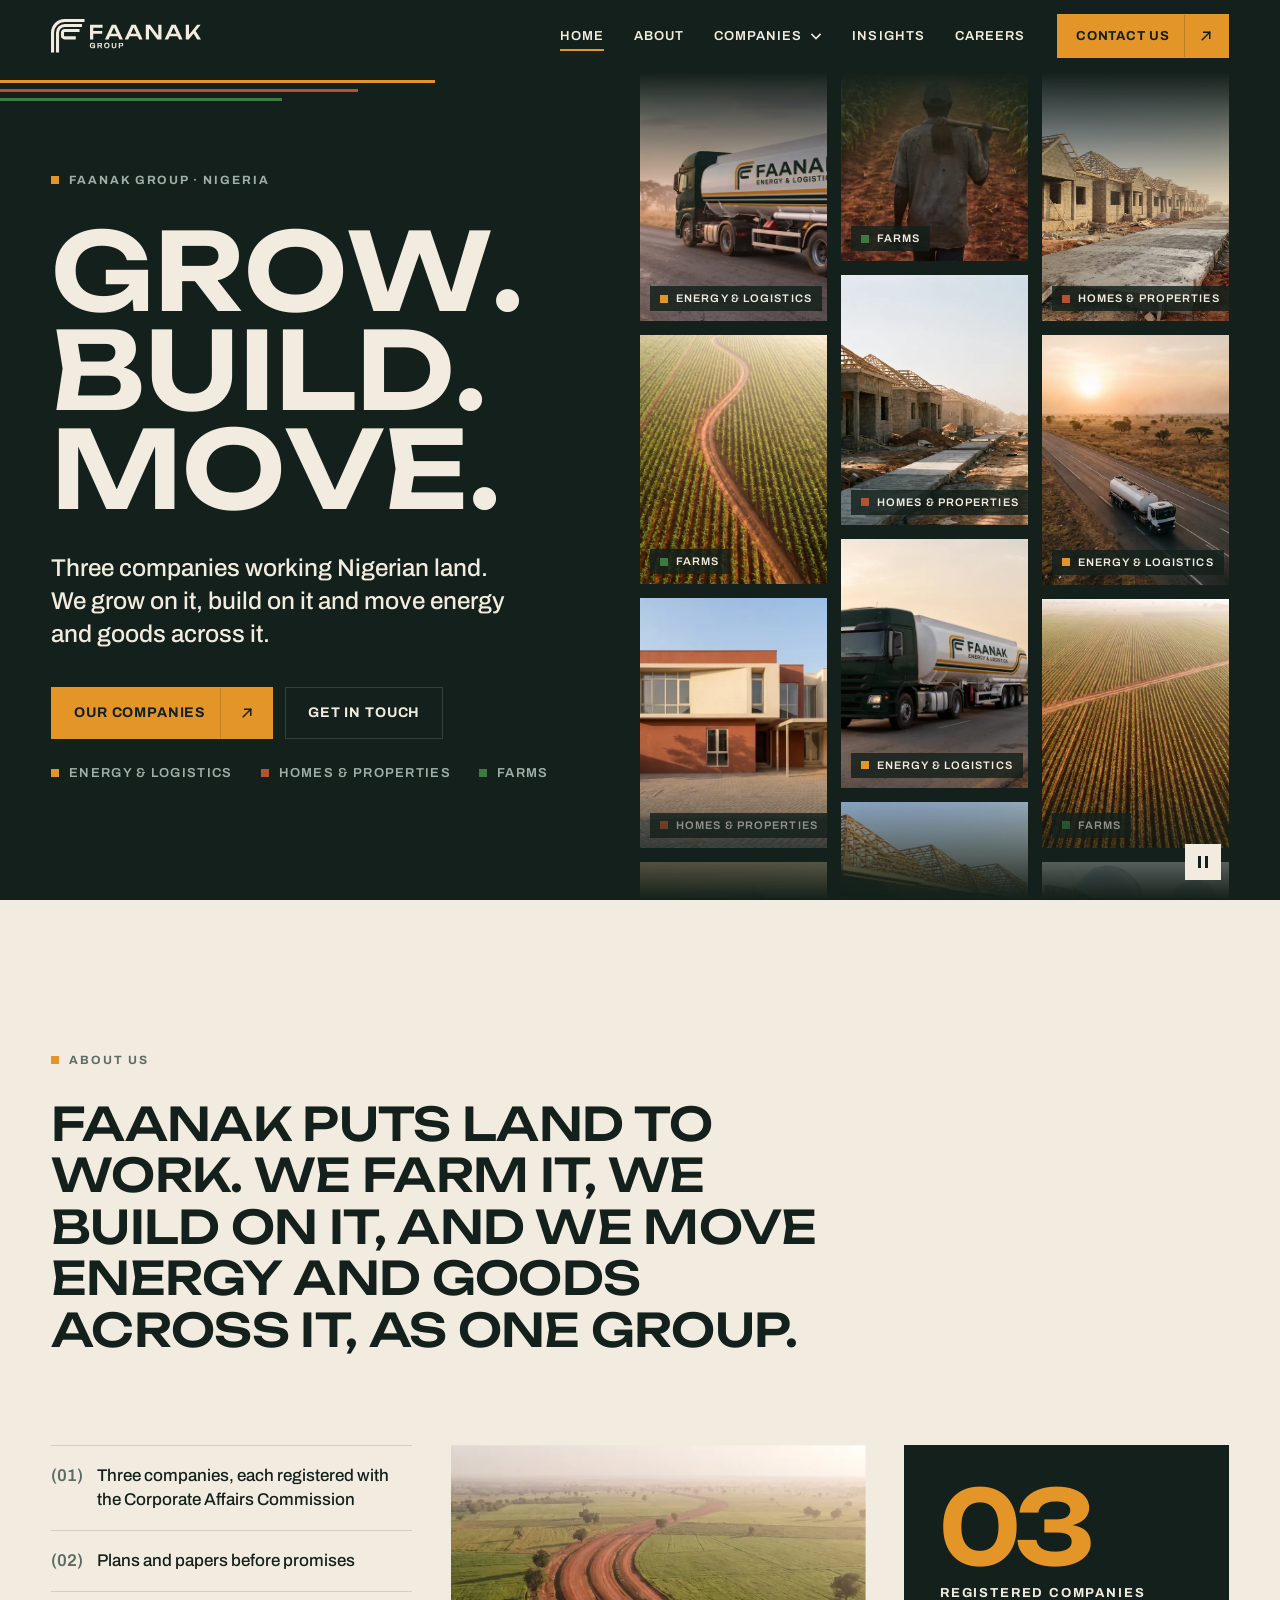
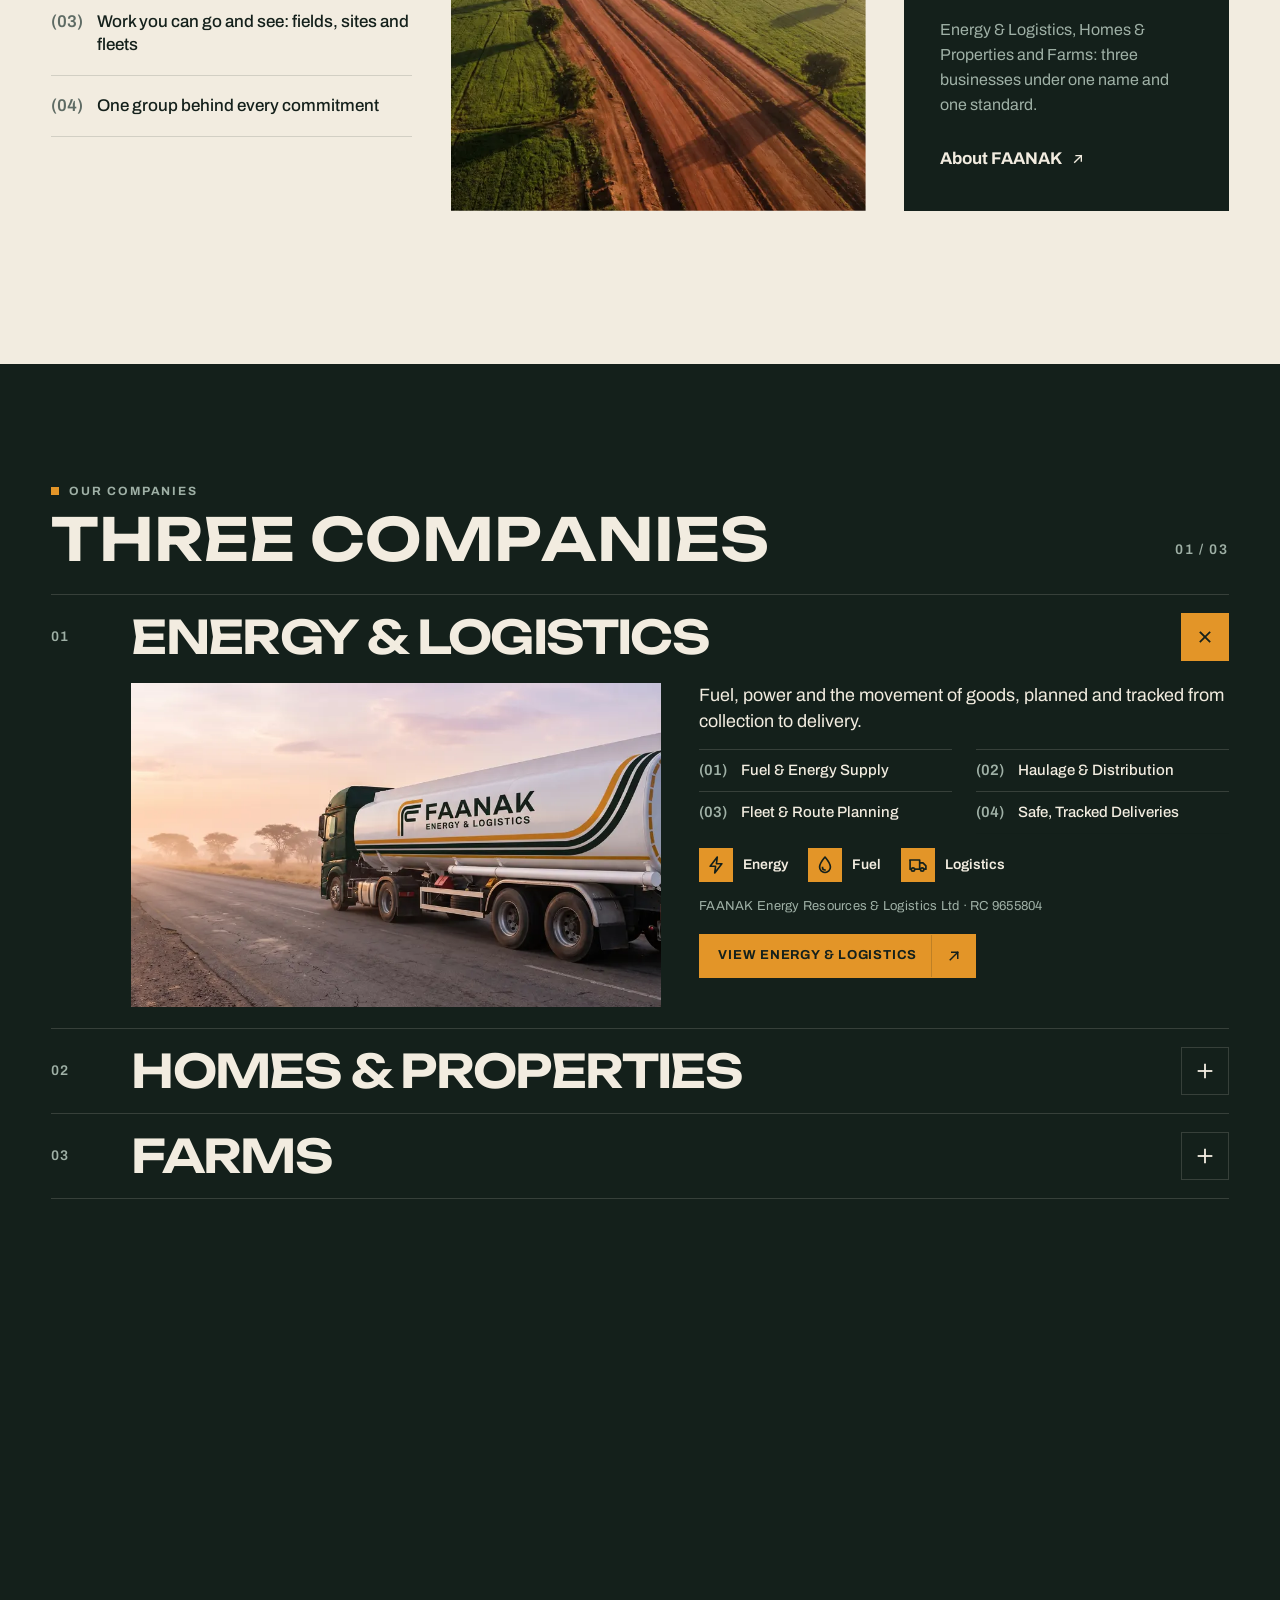
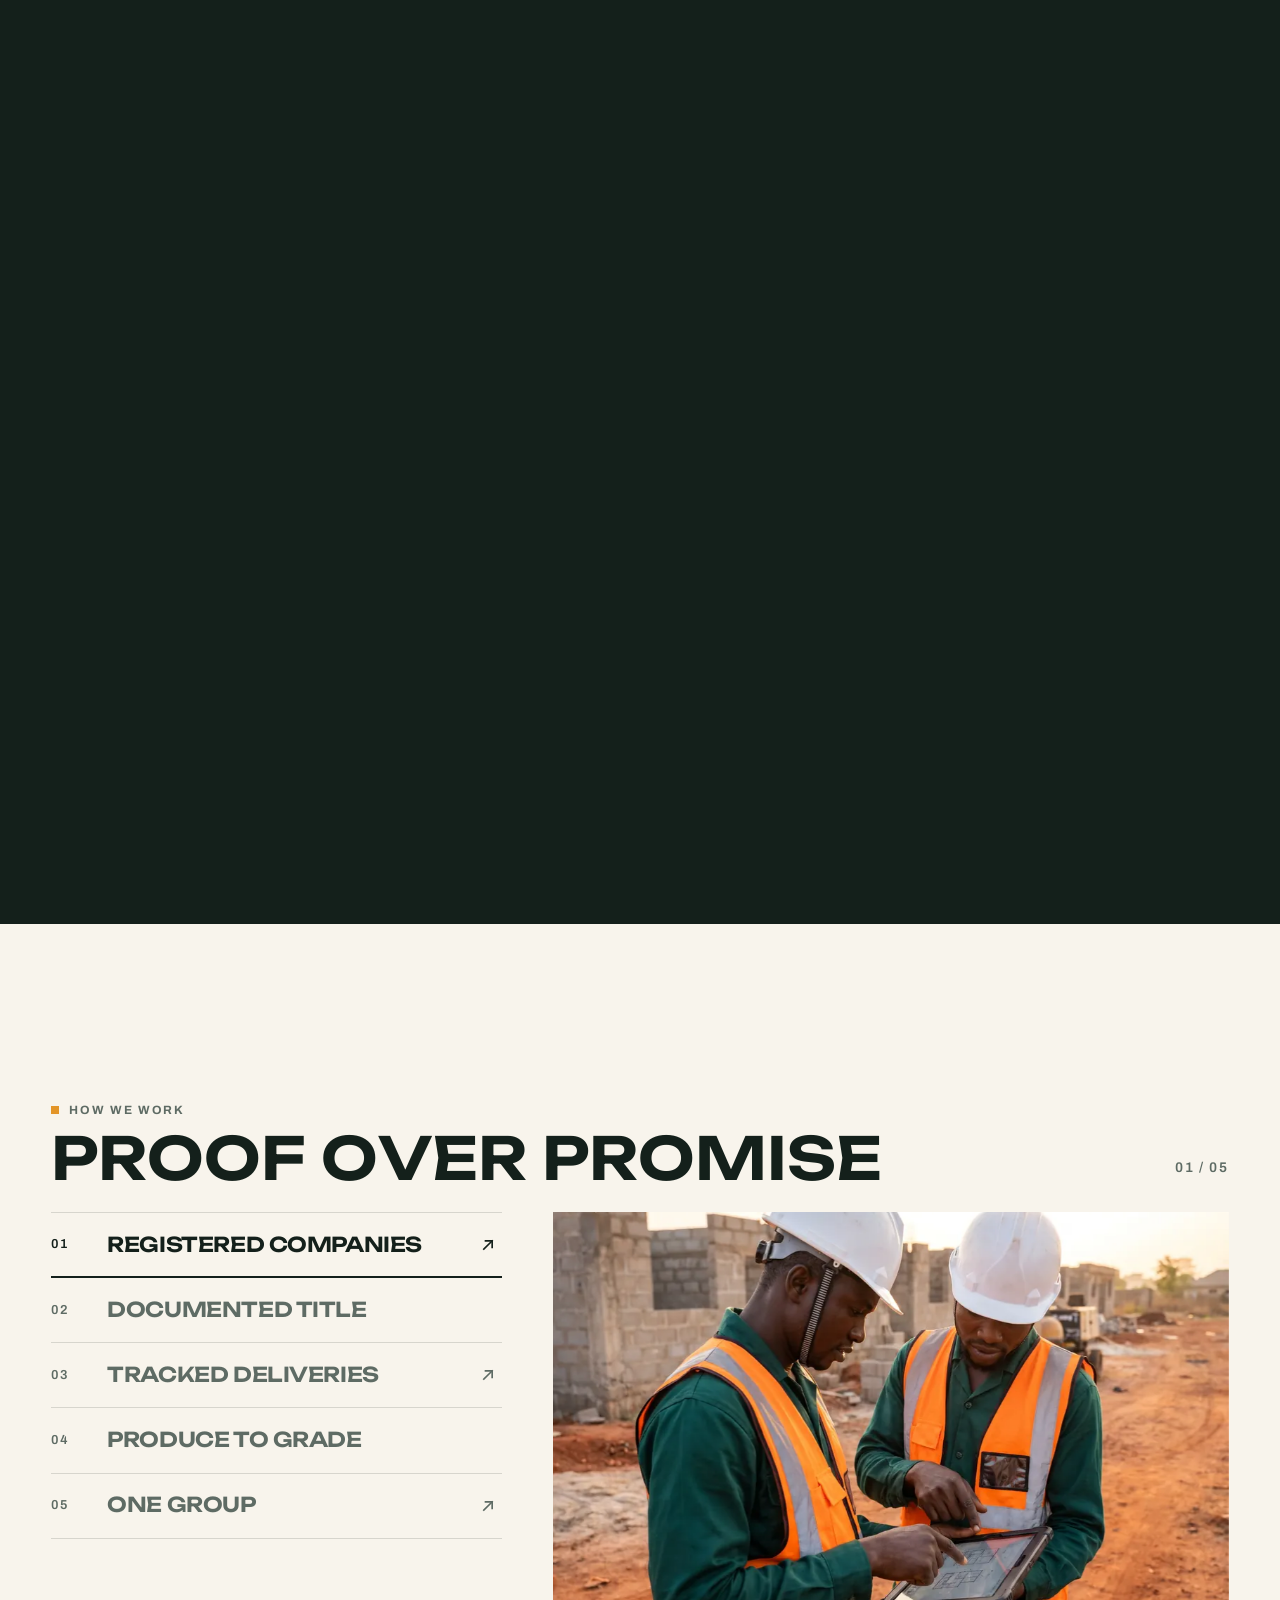
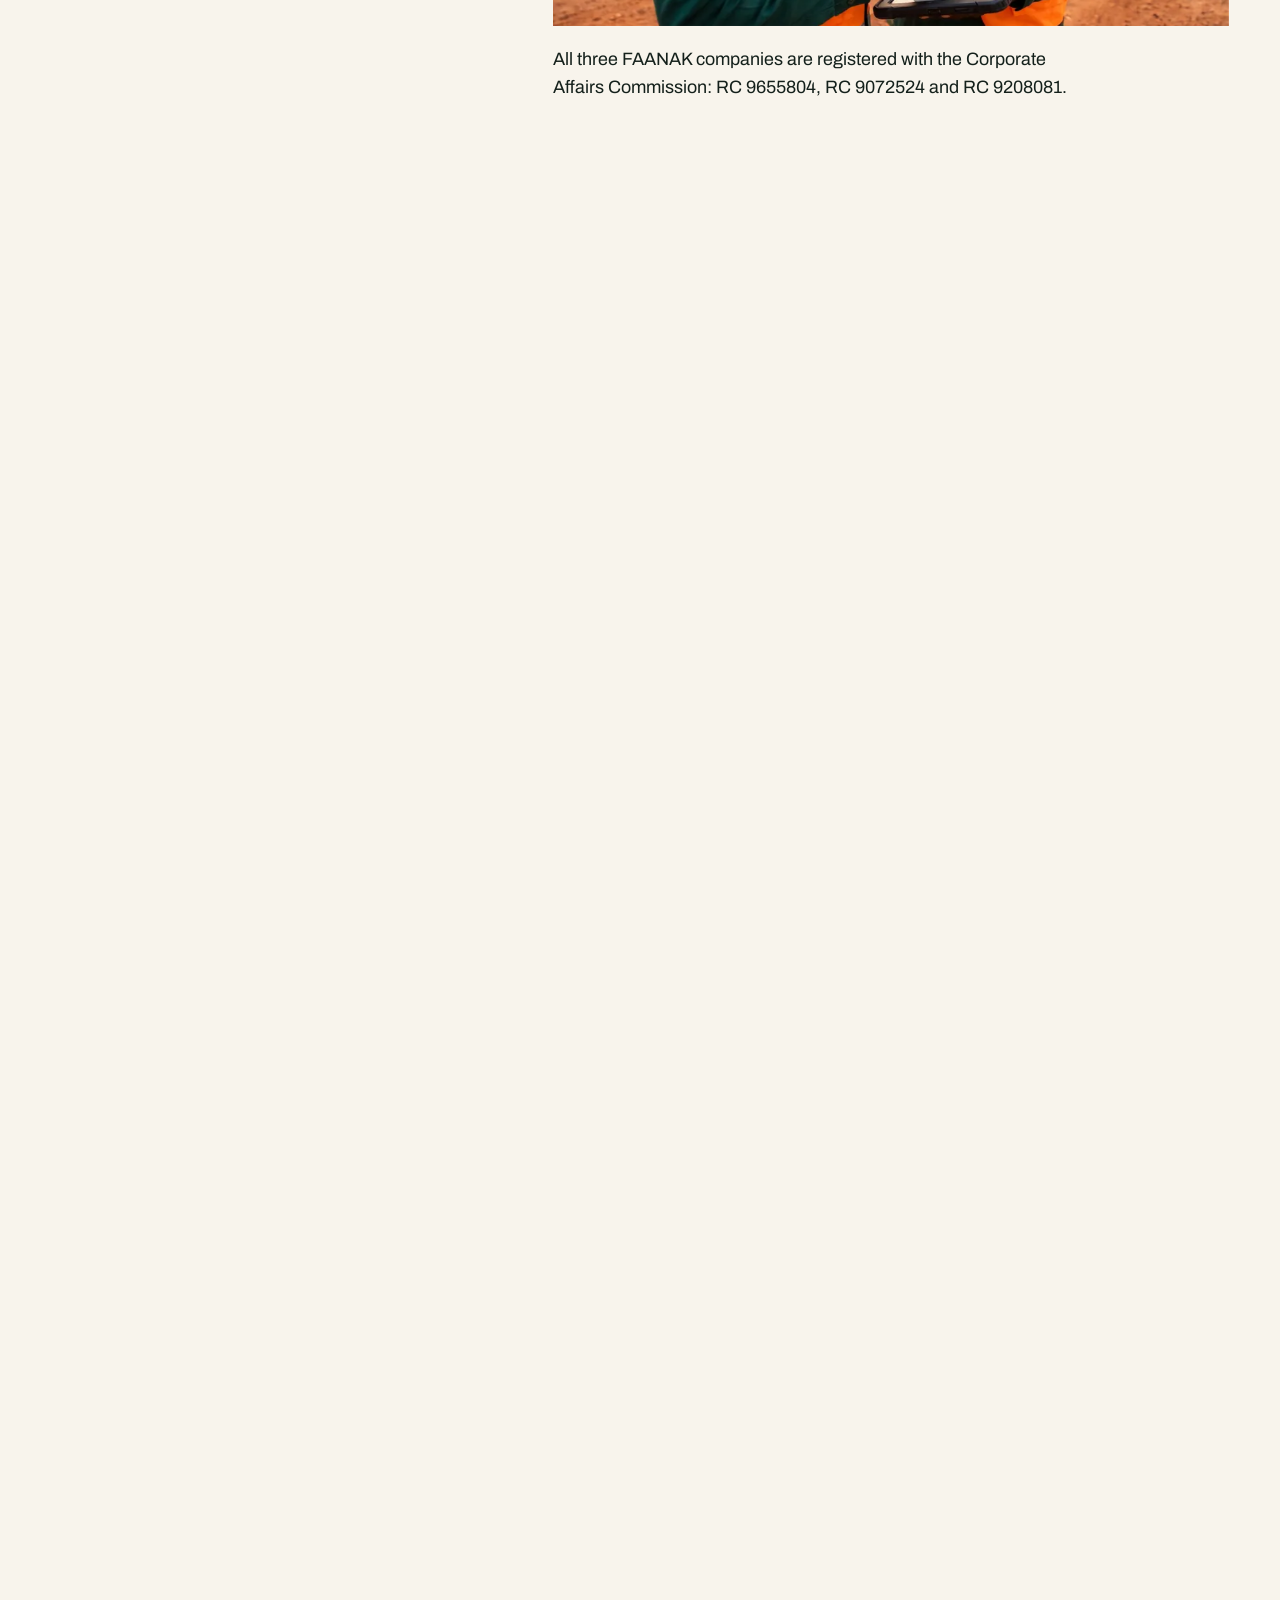
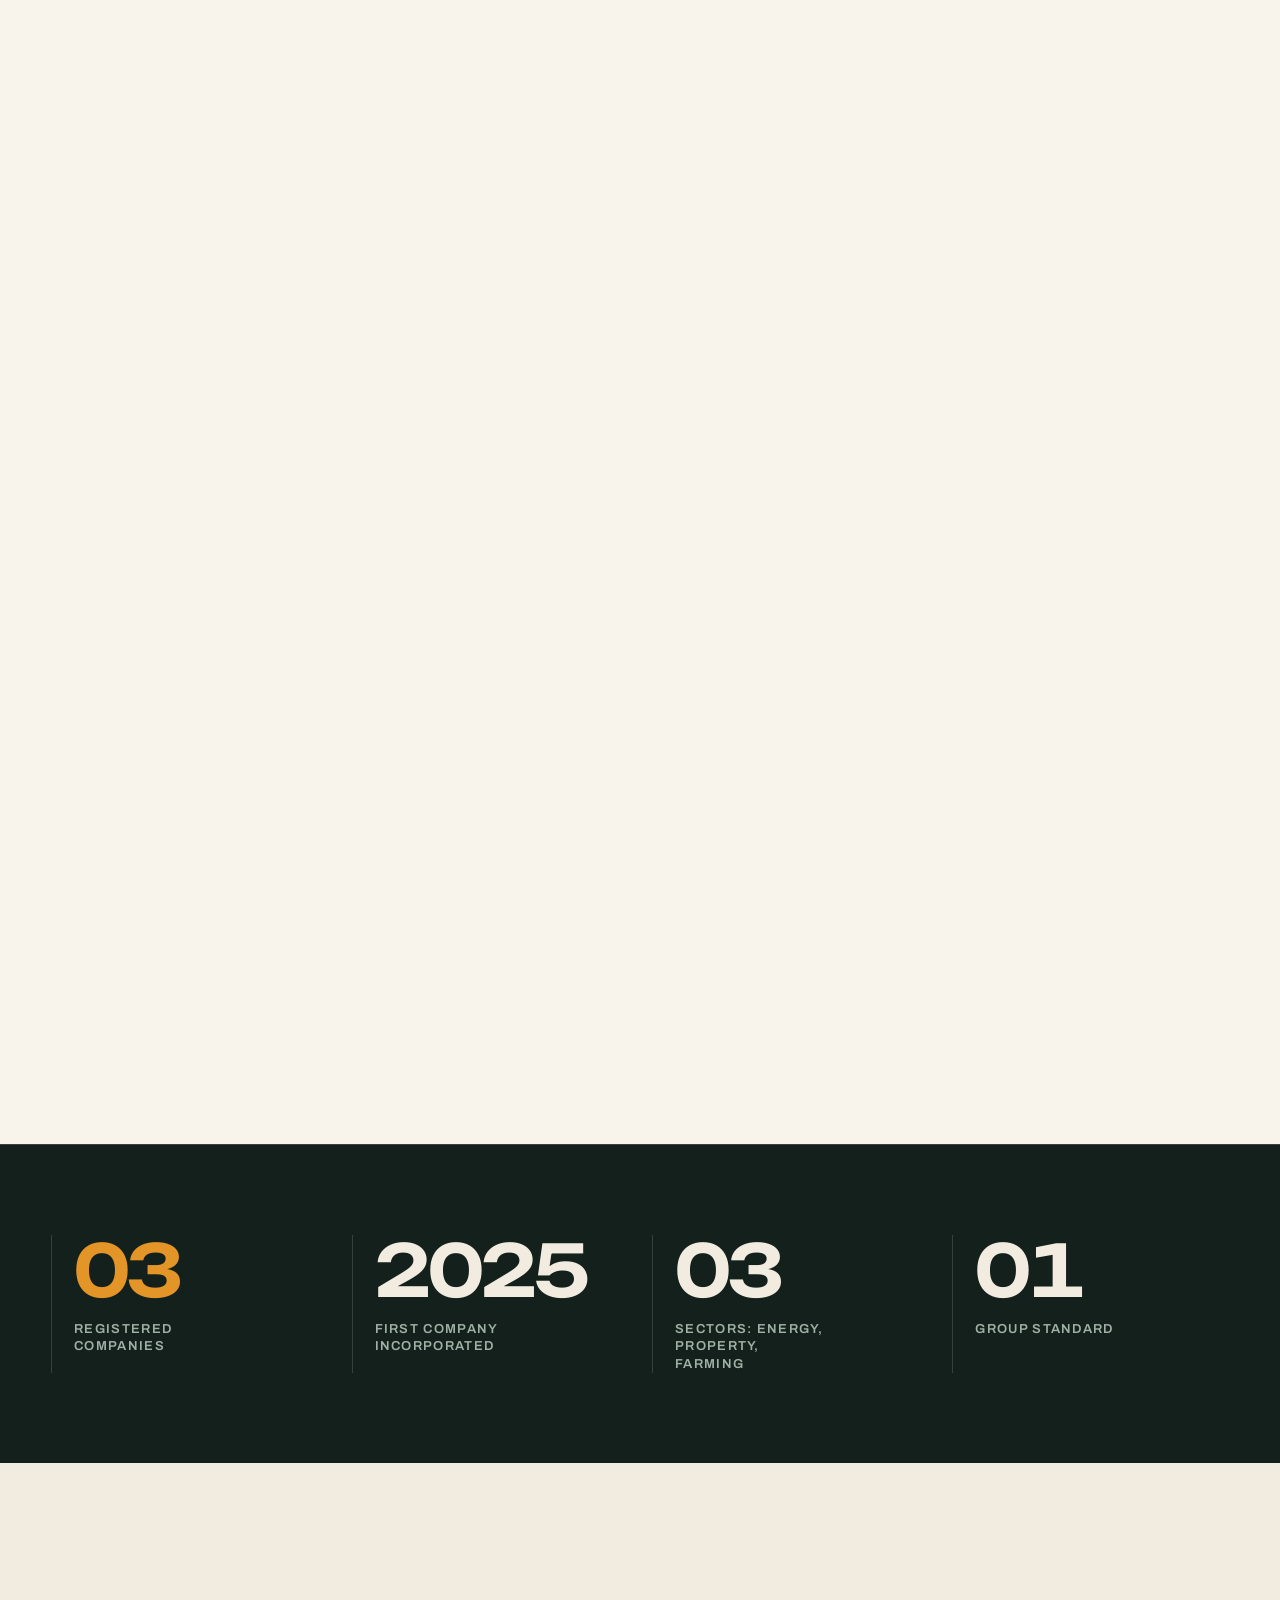
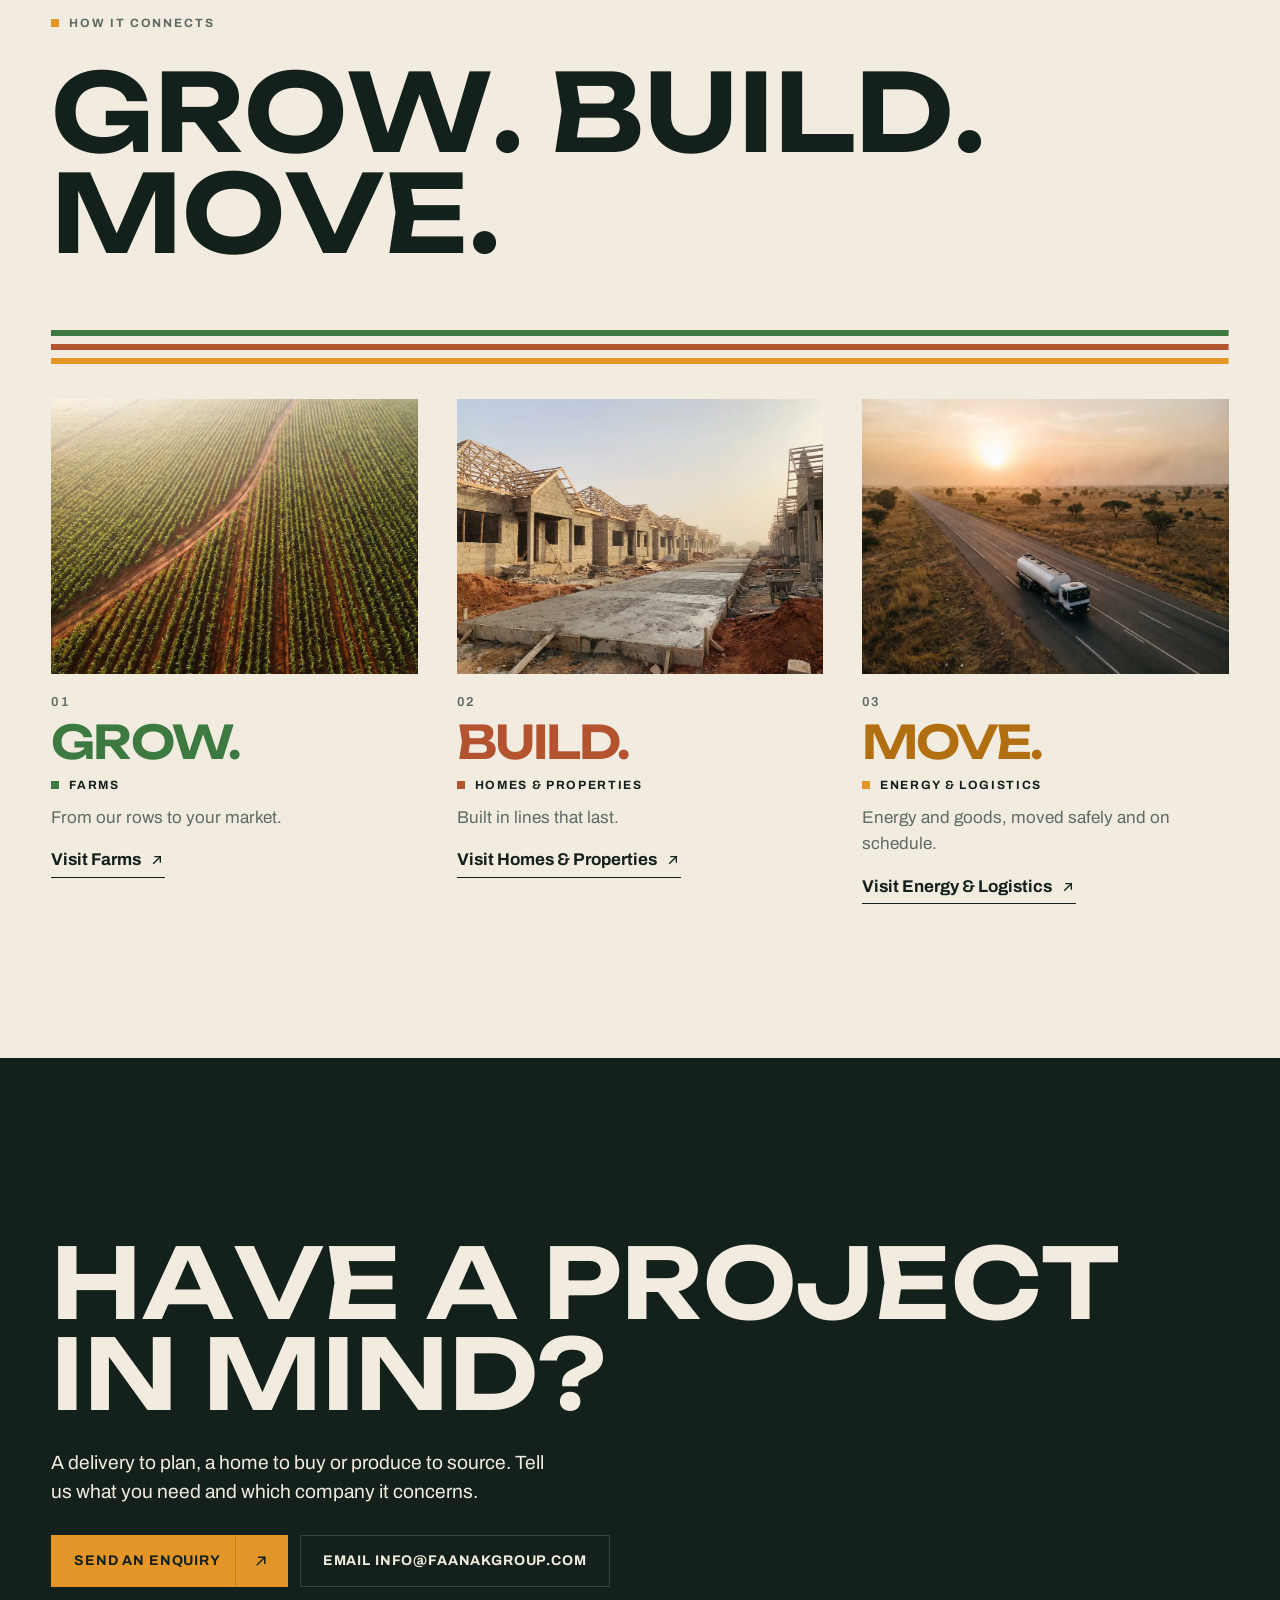
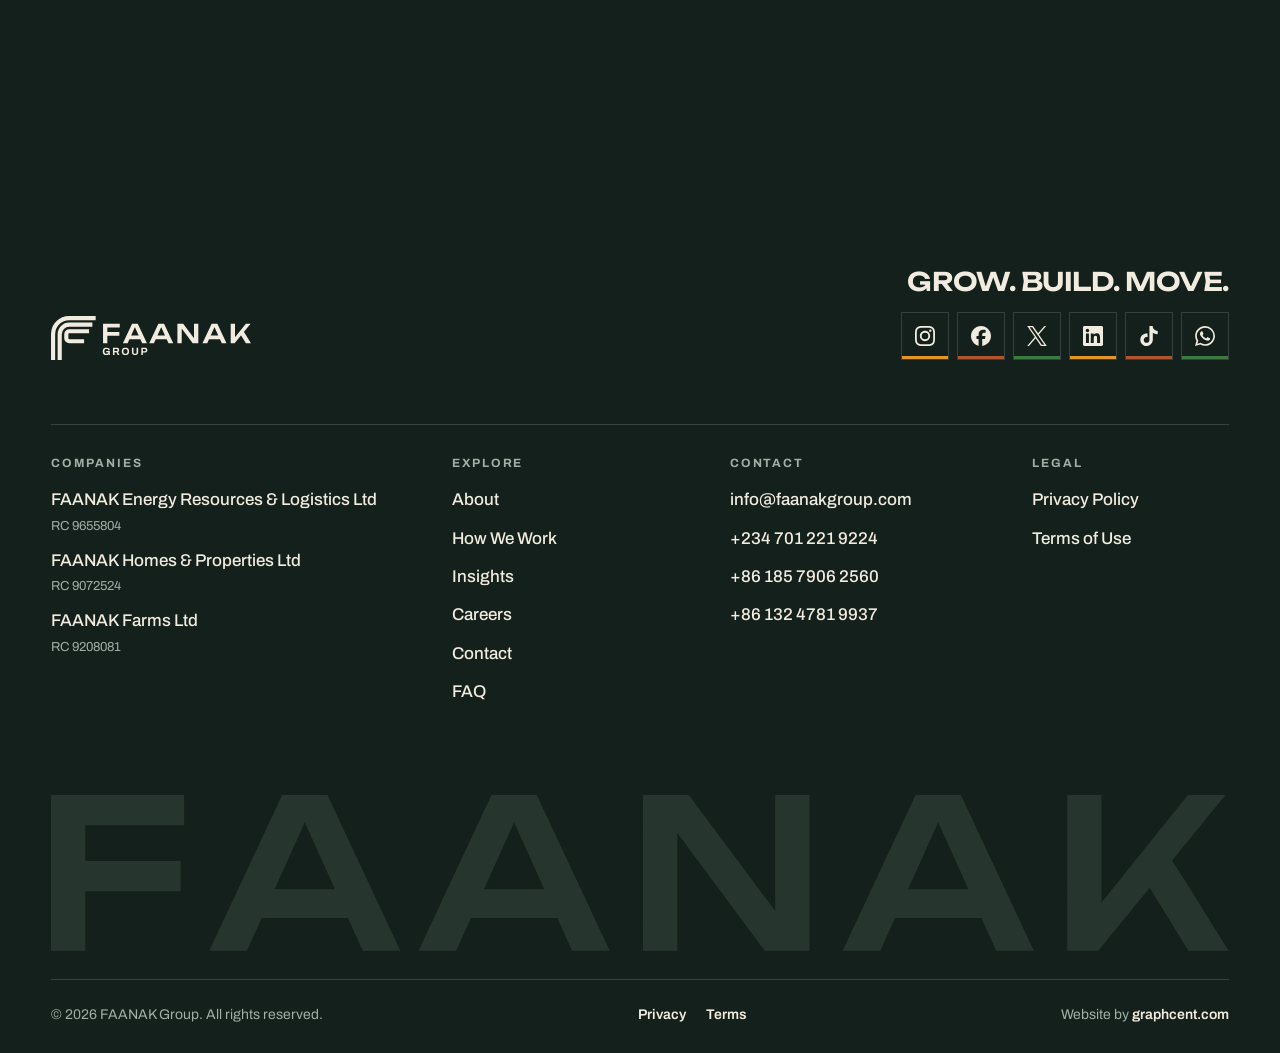
==== commit d0f23517: "Add the Nigerian line +234 701 221 9224 It now leads the phone numbers in the header menu, footer, c" ====
--- a/index.html
+++ b/index.html
@@ -63,7 +63,7 @@
       <a href="index.html#how-we-work">How We Work</a><a href="insights.html">Insights</a><a href="careers.html">Careers</a><a href="contact.html">Contact</a></nav>
   <div class="menu__foot wrap">
     <a href="mailto:info@faanakgroup.com">info@faanakgroup.com</a>
-    <a href="tel:+8618579062560">+86&nbsp;185&nbsp;7906&nbsp;2560</a>
+    <a href="tel:+2347012219224">+234&nbsp;701&nbsp;221&nbsp;9224</a>
   </div>
 </div>
 <main id="main">
@@ -277,6 +277,7 @@
         <li><a href="contact.html">Contact</a></li><li><a href="contact.html#faq">FAQ</a></li></ul></div>
       <div><h2 class="footer__h">Contact</h2><ul>
         <li><a href="mailto:info@faanakgroup.com">info@faanakgroup.com</a></li>
+        <li><a href="tel:+2347012219224">+234&nbsp;701&nbsp;221&nbsp;9224</a></li>
         <li><a href="tel:+8618579062560">+86&nbsp;185&nbsp;7906&nbsp;2560</a></li>
         <li><a href="tel:+8613247819937">+86&nbsp;132&nbsp;4781&nbsp;9937</a></li></ul></div>
       <div><h2 class="footer__h">Legal</h2><ul>
--- a/assets/css/site.css
+++ b/assets/css/site.css
@@ -1143,3 +1143,4 @@
   .jobs__general .btn { width: 100%; justify-content: space-between; }
   .jobs__general .btn span:first-child { white-space: normal; text-align: left; line-height: 1.2; }
 }
+.contact__note { font: 600 11px/1 var(--text); letter-spacing: 0.12em; text-transform: uppercase; color: var(--muted); margin-left: 6px; }
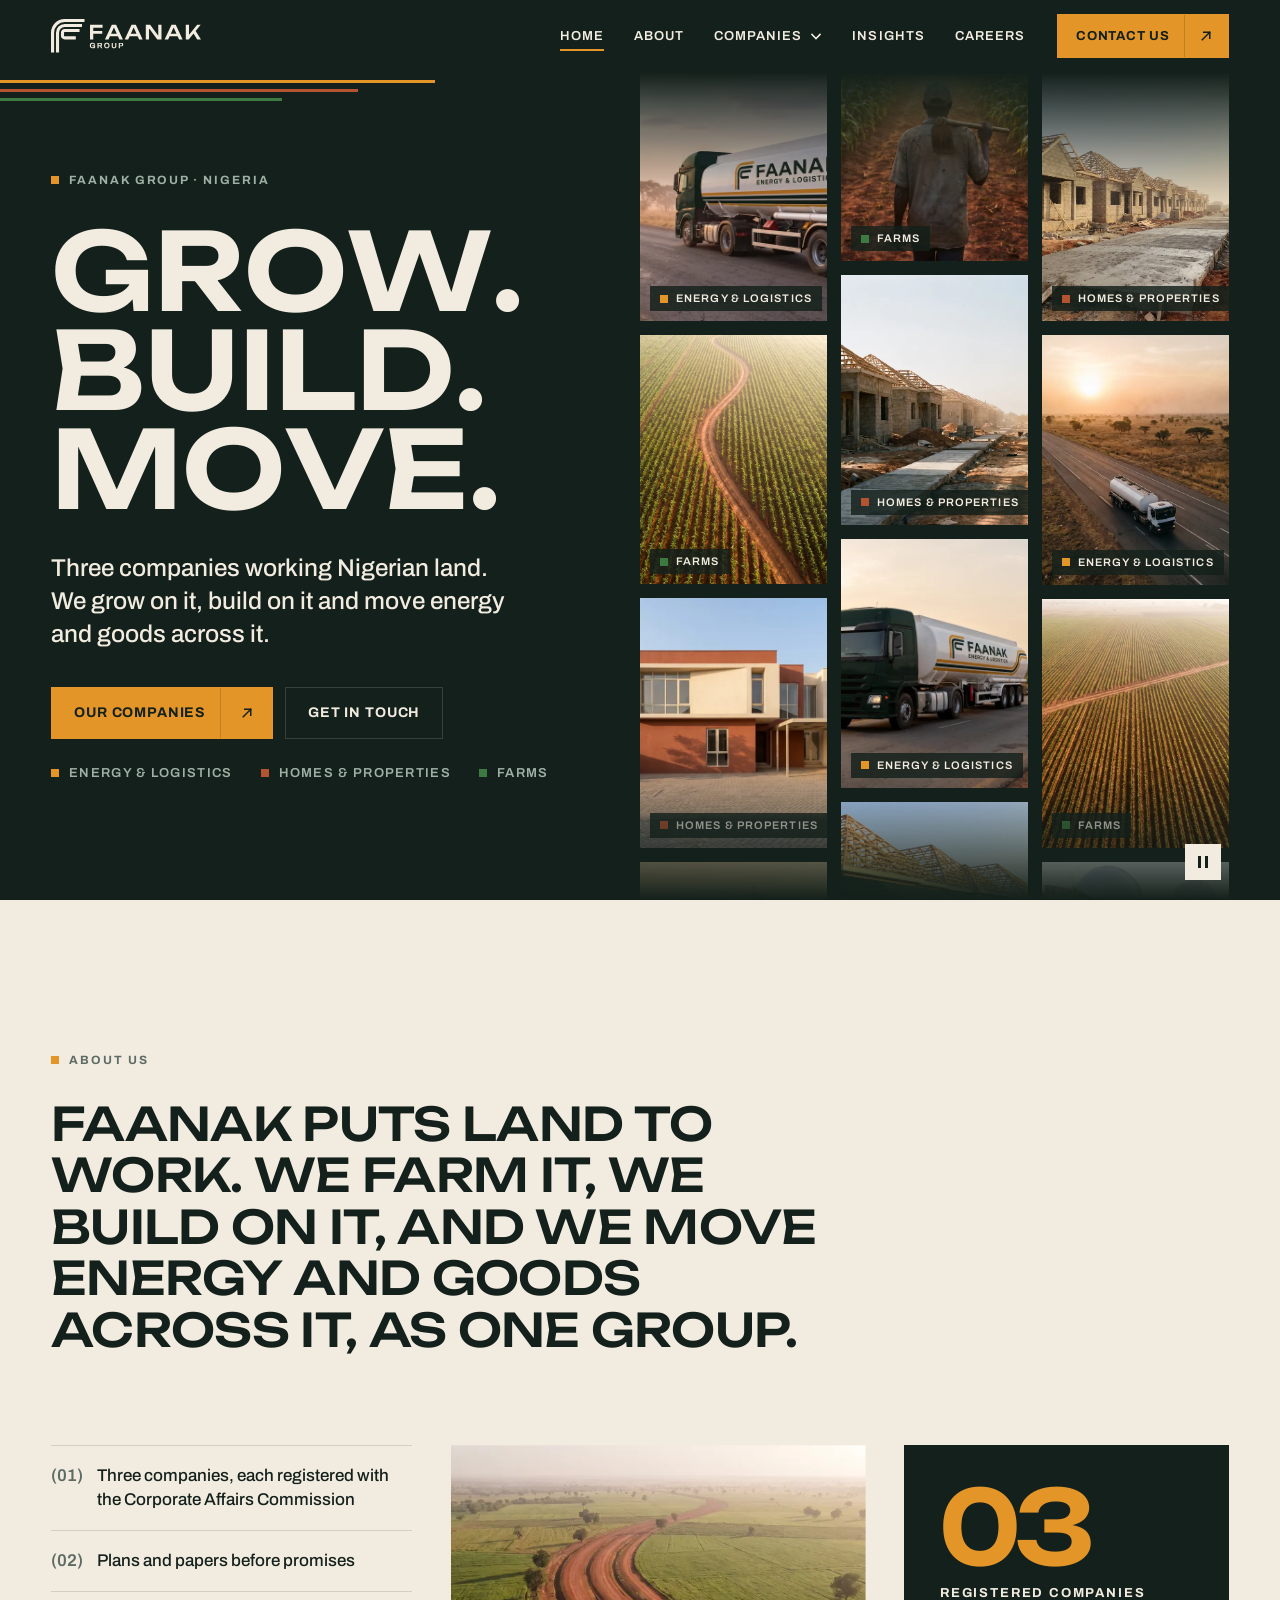
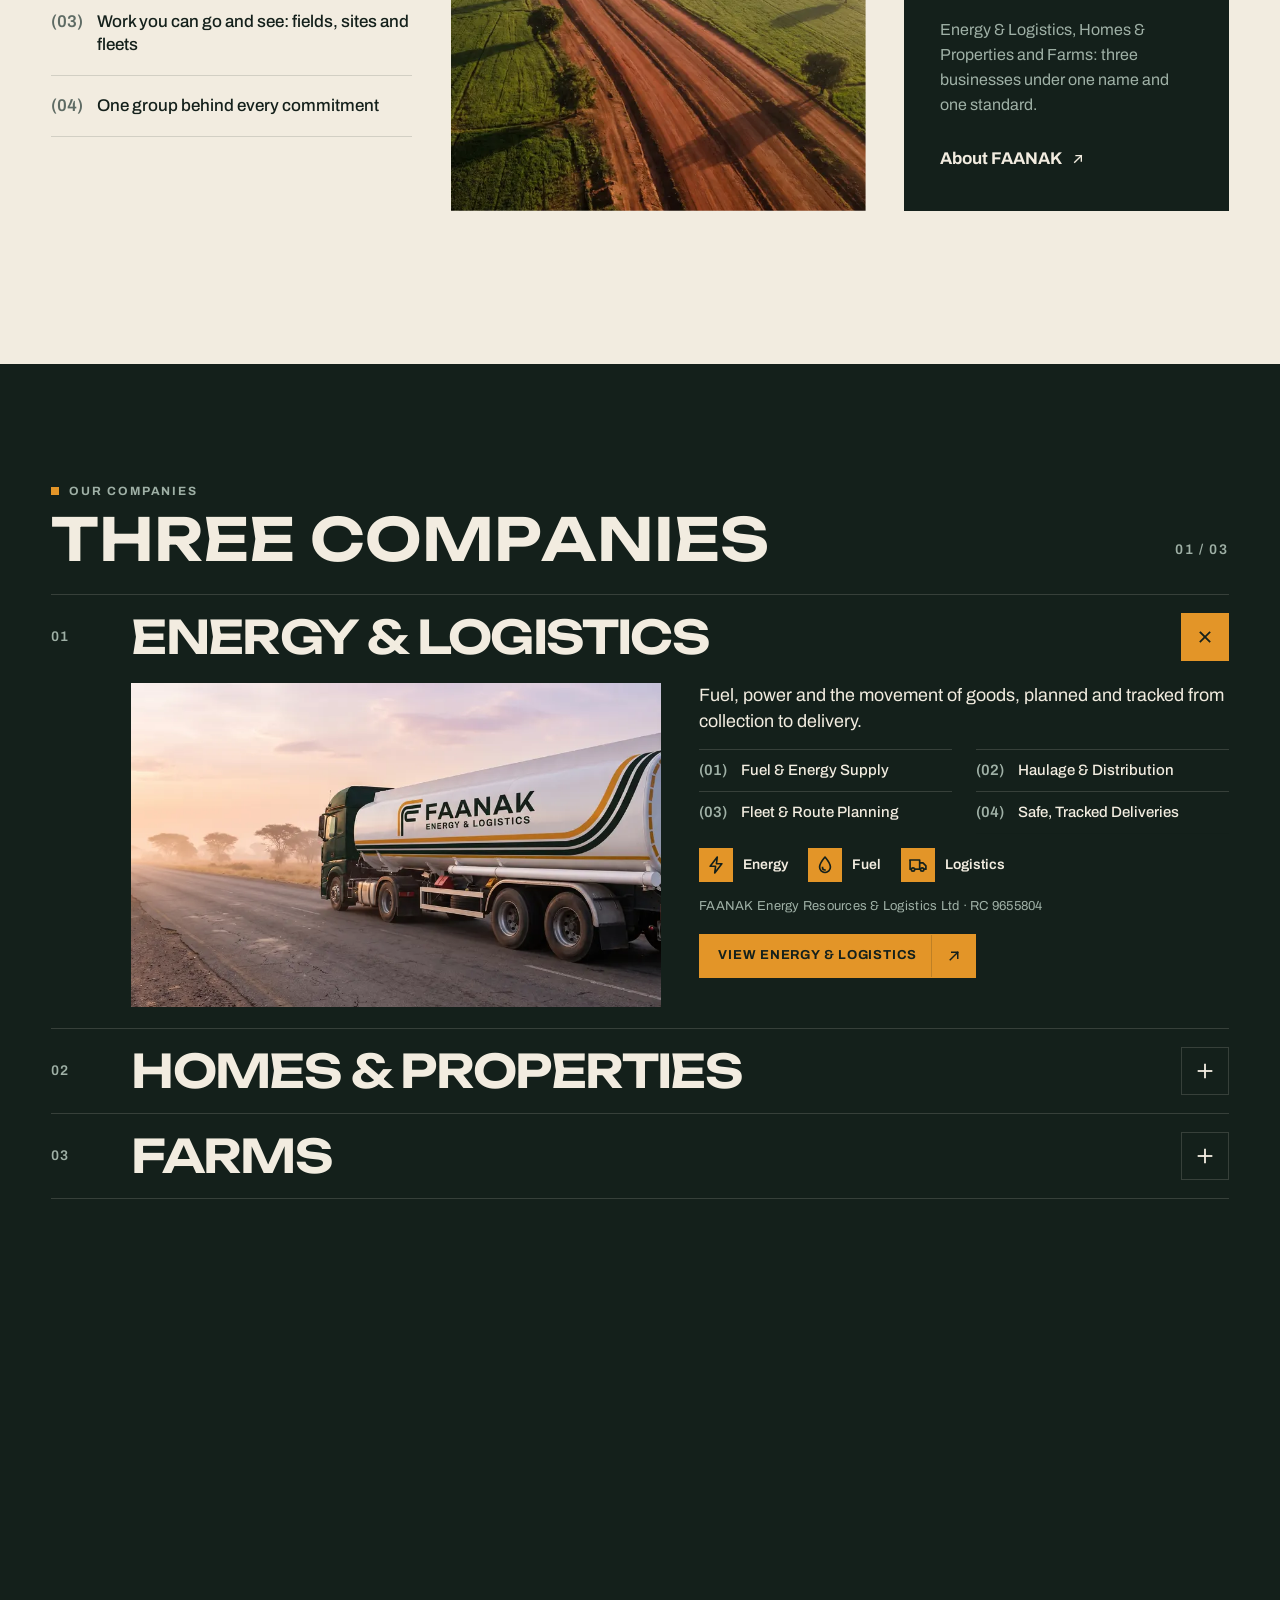
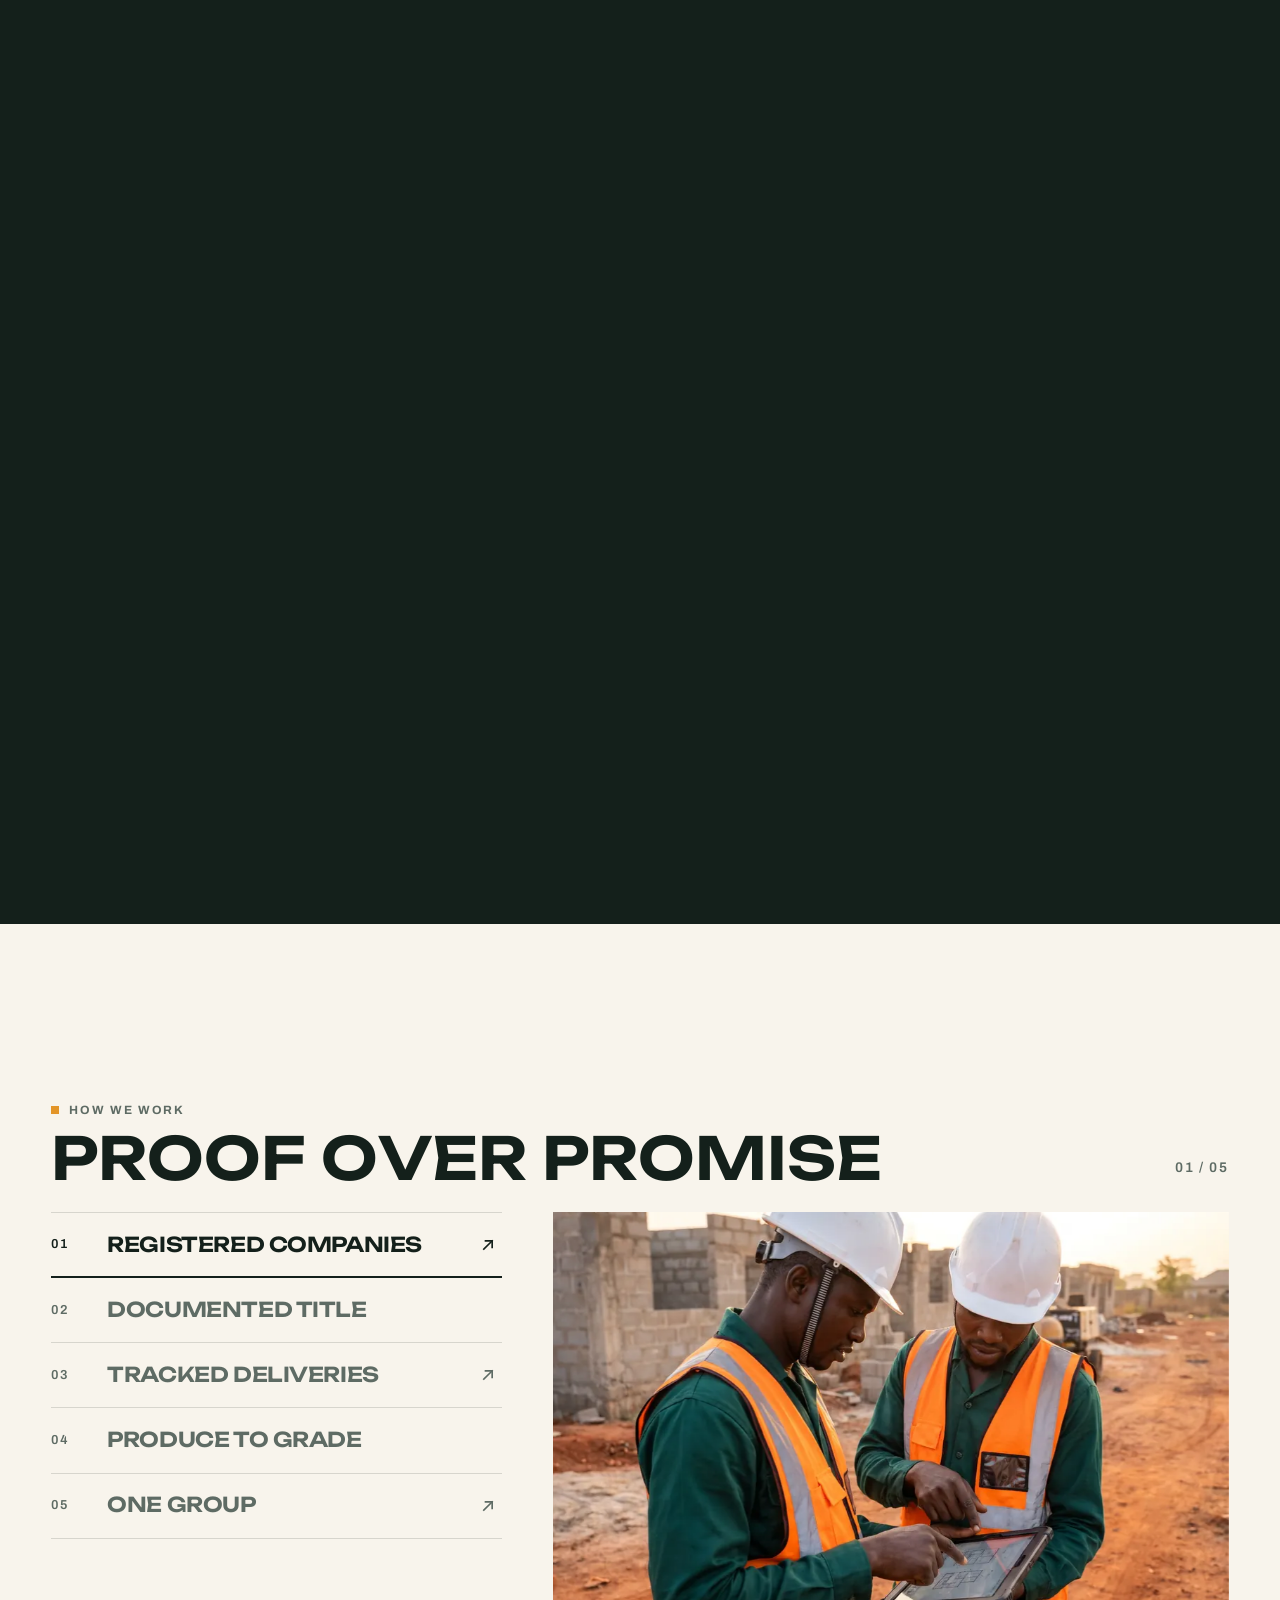
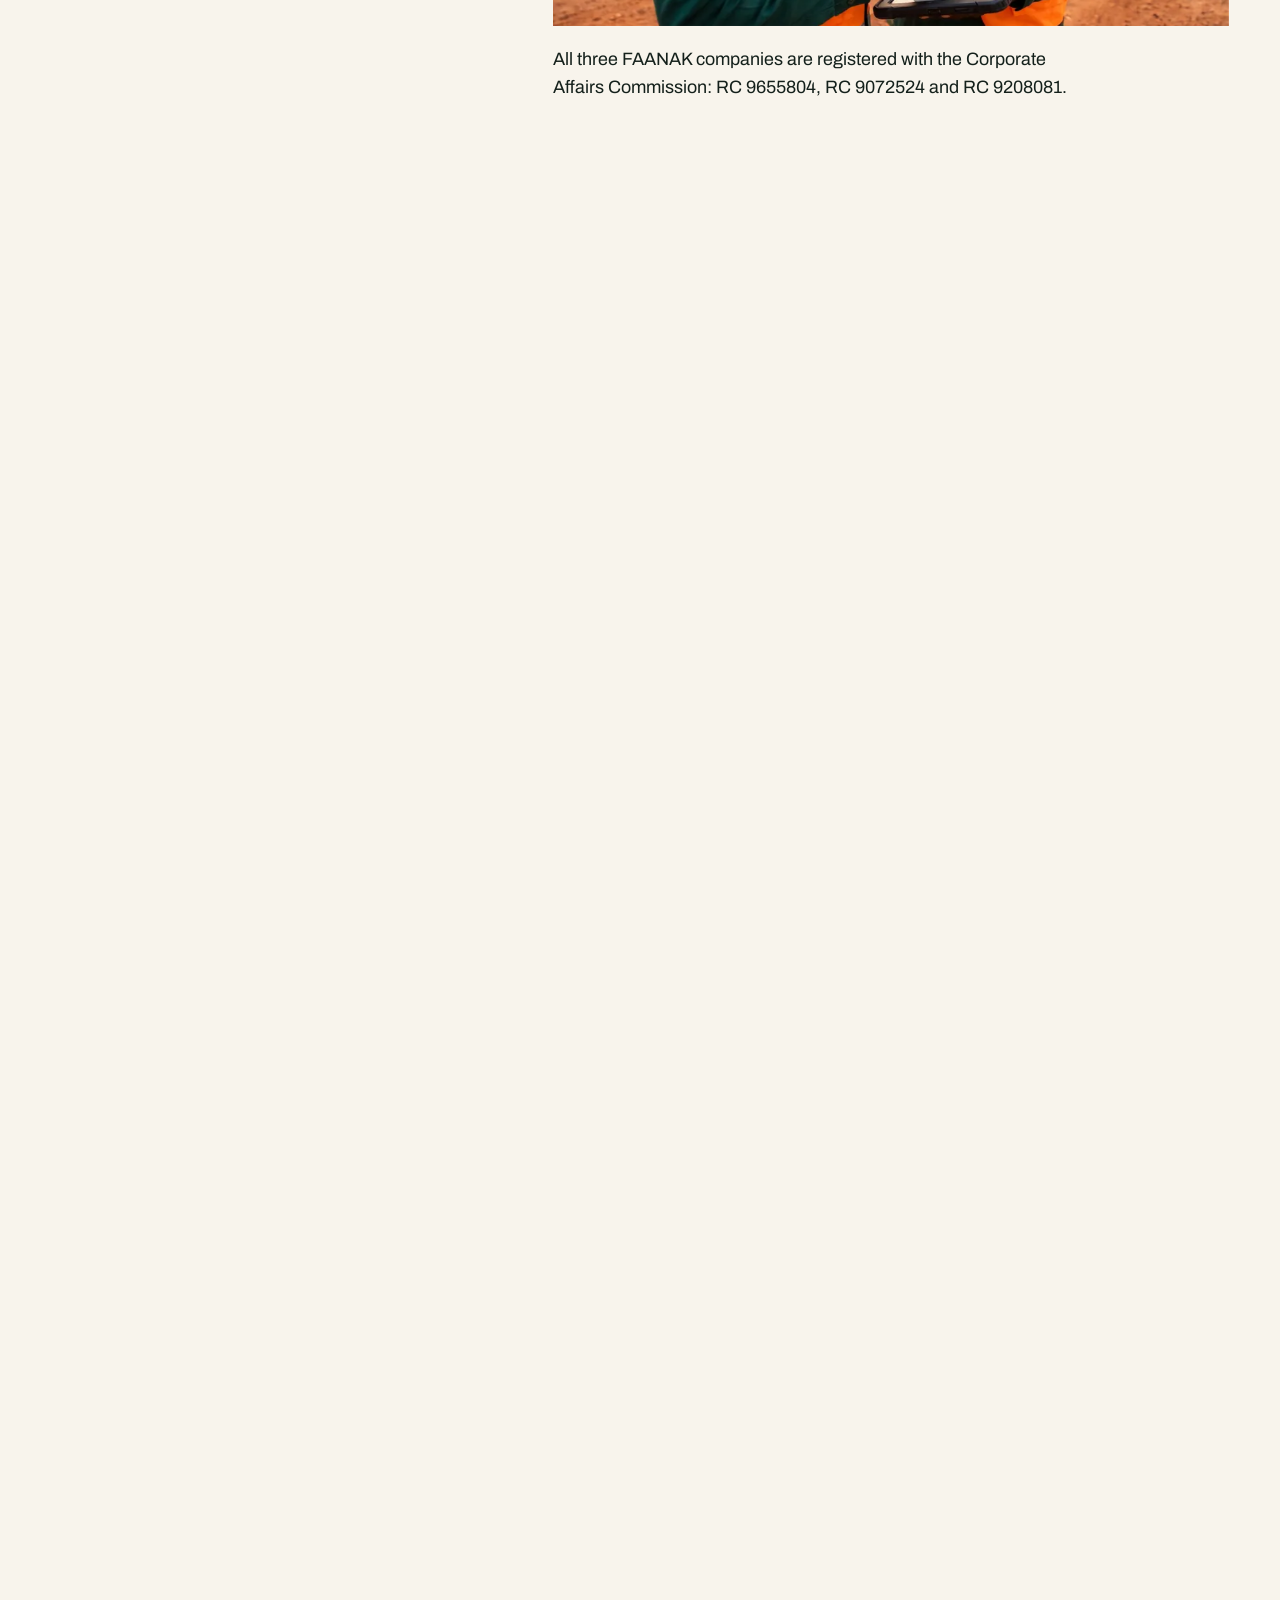
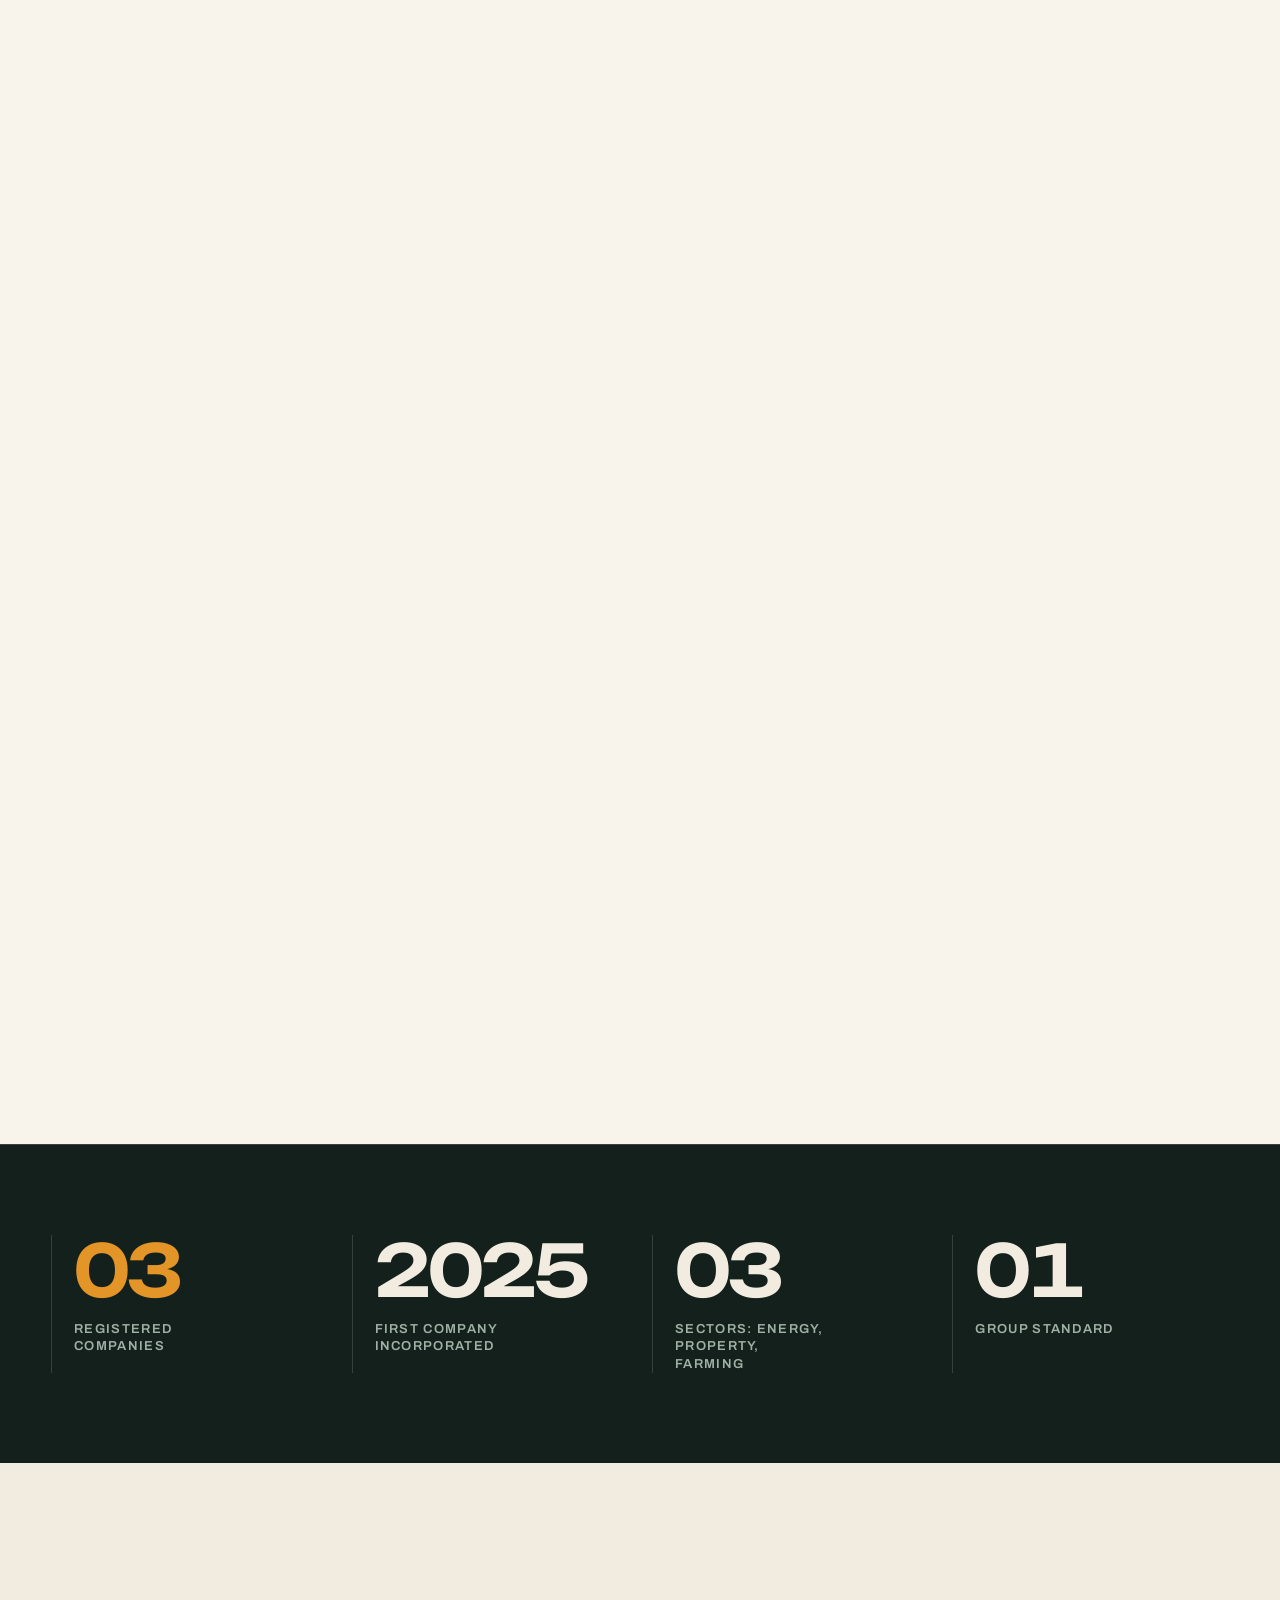
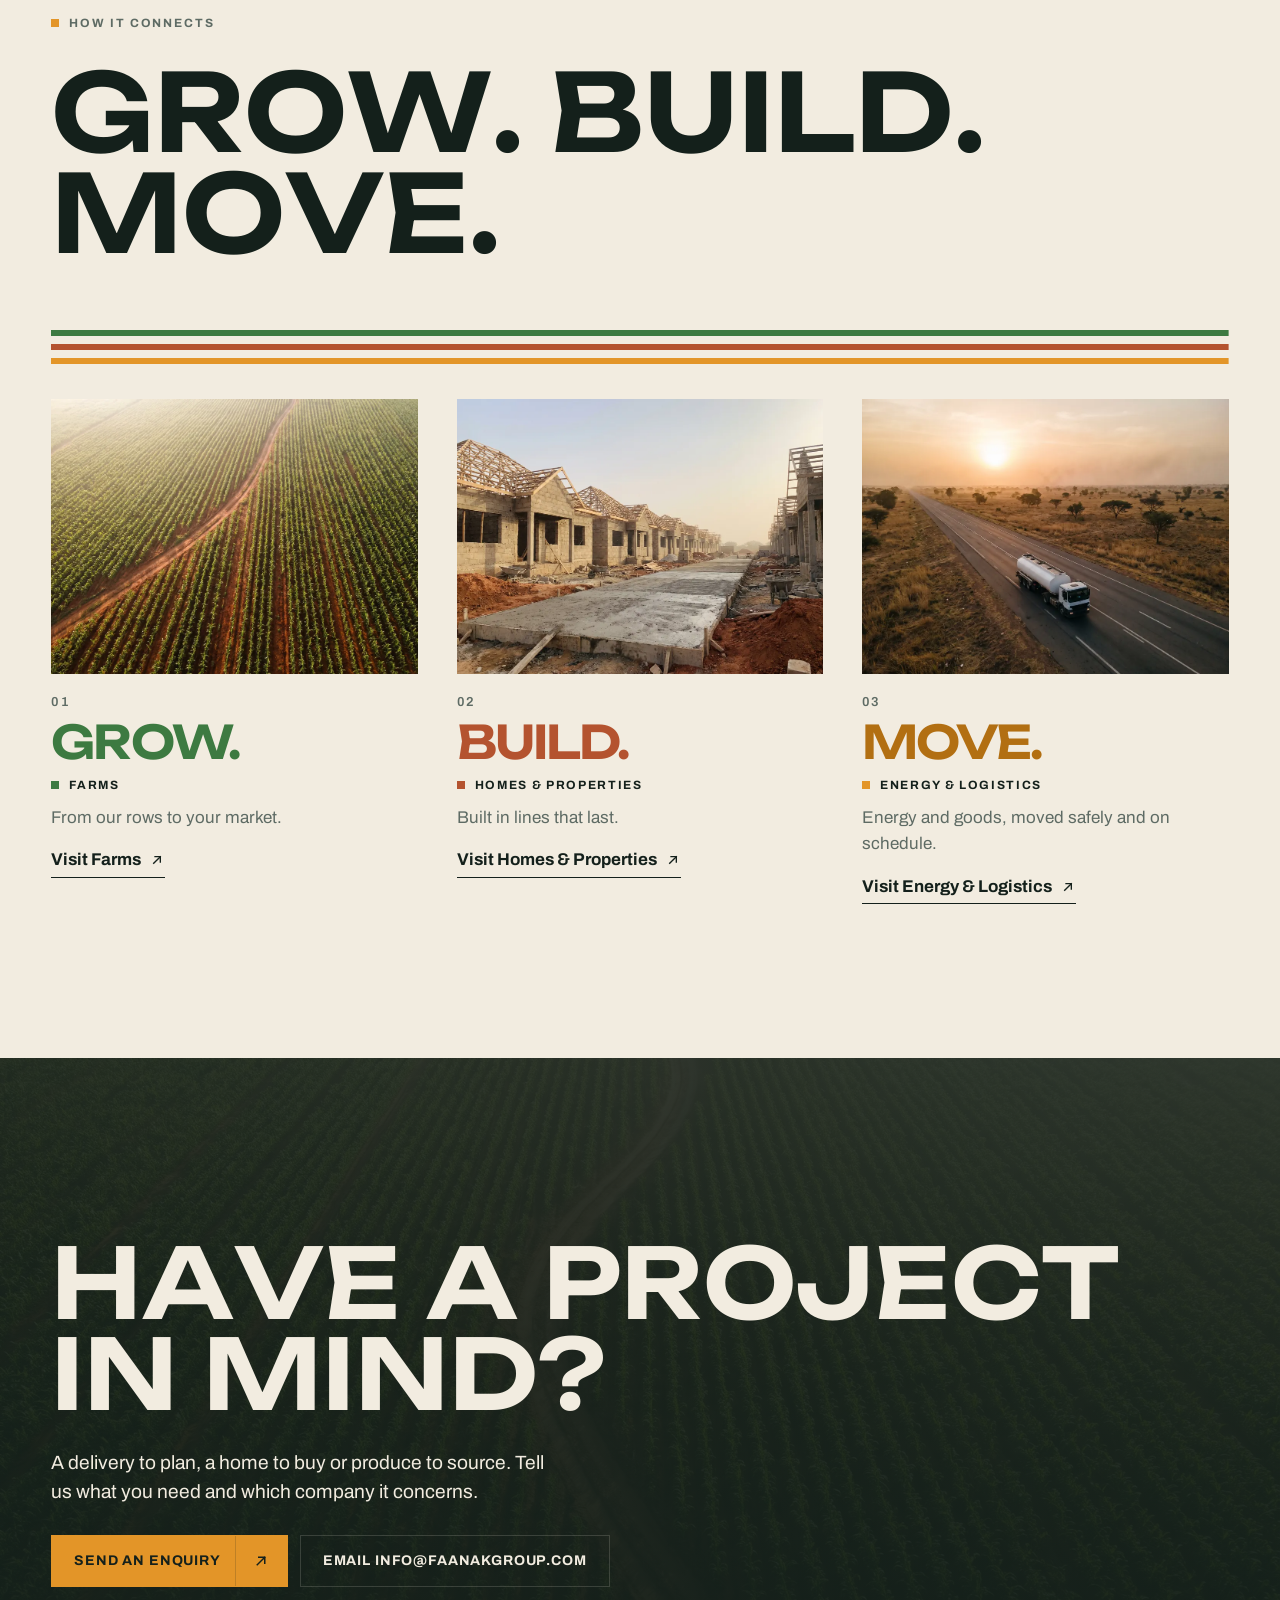
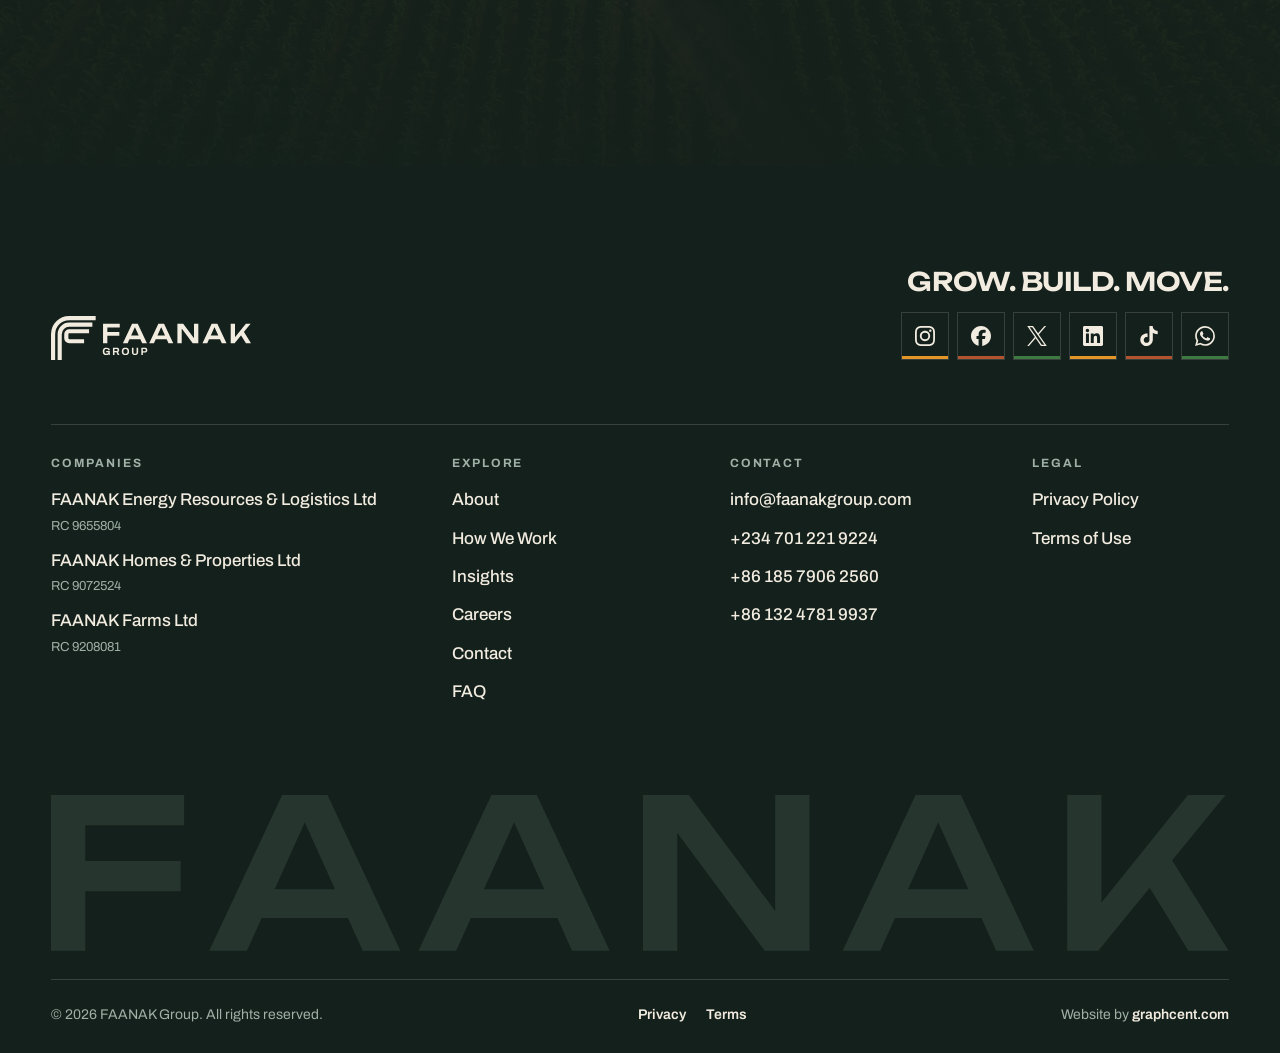
==== commit ac255e49: "Point the WhatsApp link at the Nigerian line WhatsApp now opens a chat with +234 701 221 9224, and t" ====
--- a/index.html
+++ b/index.html
@@ -266,7 +266,7 @@
       <svg class="soc__ico" aria-hidden="true" focusable="false"><use href="#s-facebook"/></svg><span class="soc__lane" aria-hidden="true"></span></a></li><li><a class="soc soc--2" href="https://x.com/faanakgroup" rel="me noopener" aria-label="FAANAK Group on X">
       <svg class="soc__ico" aria-hidden="true" focusable="false"><use href="#s-x"/></svg><span class="soc__lane" aria-hidden="true"></span></a></li><li><a class="soc soc--0" href="https://www.linkedin.com/company/faanakgroup" rel="me noopener" aria-label="FAANAK Group on LinkedIn">
       <svg class="soc__ico" aria-hidden="true" focusable="false"><use href="#s-linkedin"/></svg><span class="soc__lane" aria-hidden="true"></span></a></li><li><a class="soc soc--1" href="https://www.tiktok.com/@faanakgroup" rel="me noopener" aria-label="FAANAK Group on TikTok">
-      <svg class="soc__ico" aria-hidden="true" focusable="false"><use href="#s-tiktok"/></svg><span class="soc__lane" aria-hidden="true"></span></a></li><li><a class="soc soc--2" href="https://wa.me/8618579062560" rel="me noopener" aria-label="Chat with FAANAK Group on WhatsApp">
+      <svg class="soc__ico" aria-hidden="true" focusable="false"><use href="#s-tiktok"/></svg><span class="soc__lane" aria-hidden="true"></span></a></li><li><a class="soc soc--2" href="https://wa.me/2347012219224" rel="me noopener" aria-label="Chat with FAANAK Group on WhatsApp">
       <svg class="soc__ico" aria-hidden="true" focusable="false"><use href="#s-whatsapp"/></svg><span class="soc__lane" aria-hidden="true"></span></a></li></ul></div>
     </div>
     <div class="footer__cols">
@@ -279,7 +279,8 @@
         <li><a href="mailto:info@faanakgroup.com">info@faanakgroup.com</a></li>
         <li><a href="tel:+2347012219224">+234&nbsp;701&nbsp;221&nbsp;9224</a></li>
         <li><a href="tel:+8618579062560">+86&nbsp;185&nbsp;7906&nbsp;2560</a></li>
-        <li><a href="tel:+8613247819937">+86&nbsp;132&nbsp;4781&nbsp;9937</a></li></ul></div>
+        <li><a href="tel:+8613247819937">+86&nbsp;132&nbsp;4781&nbsp;9937</a></li>
+</ul></div>
       <div><h2 class="footer__h">Legal</h2><ul>
         <li><a href="privacy.html">Privacy Policy</a></li><li><a href="terms.html">Terms of Use</a></li></ul></div>
     </div>
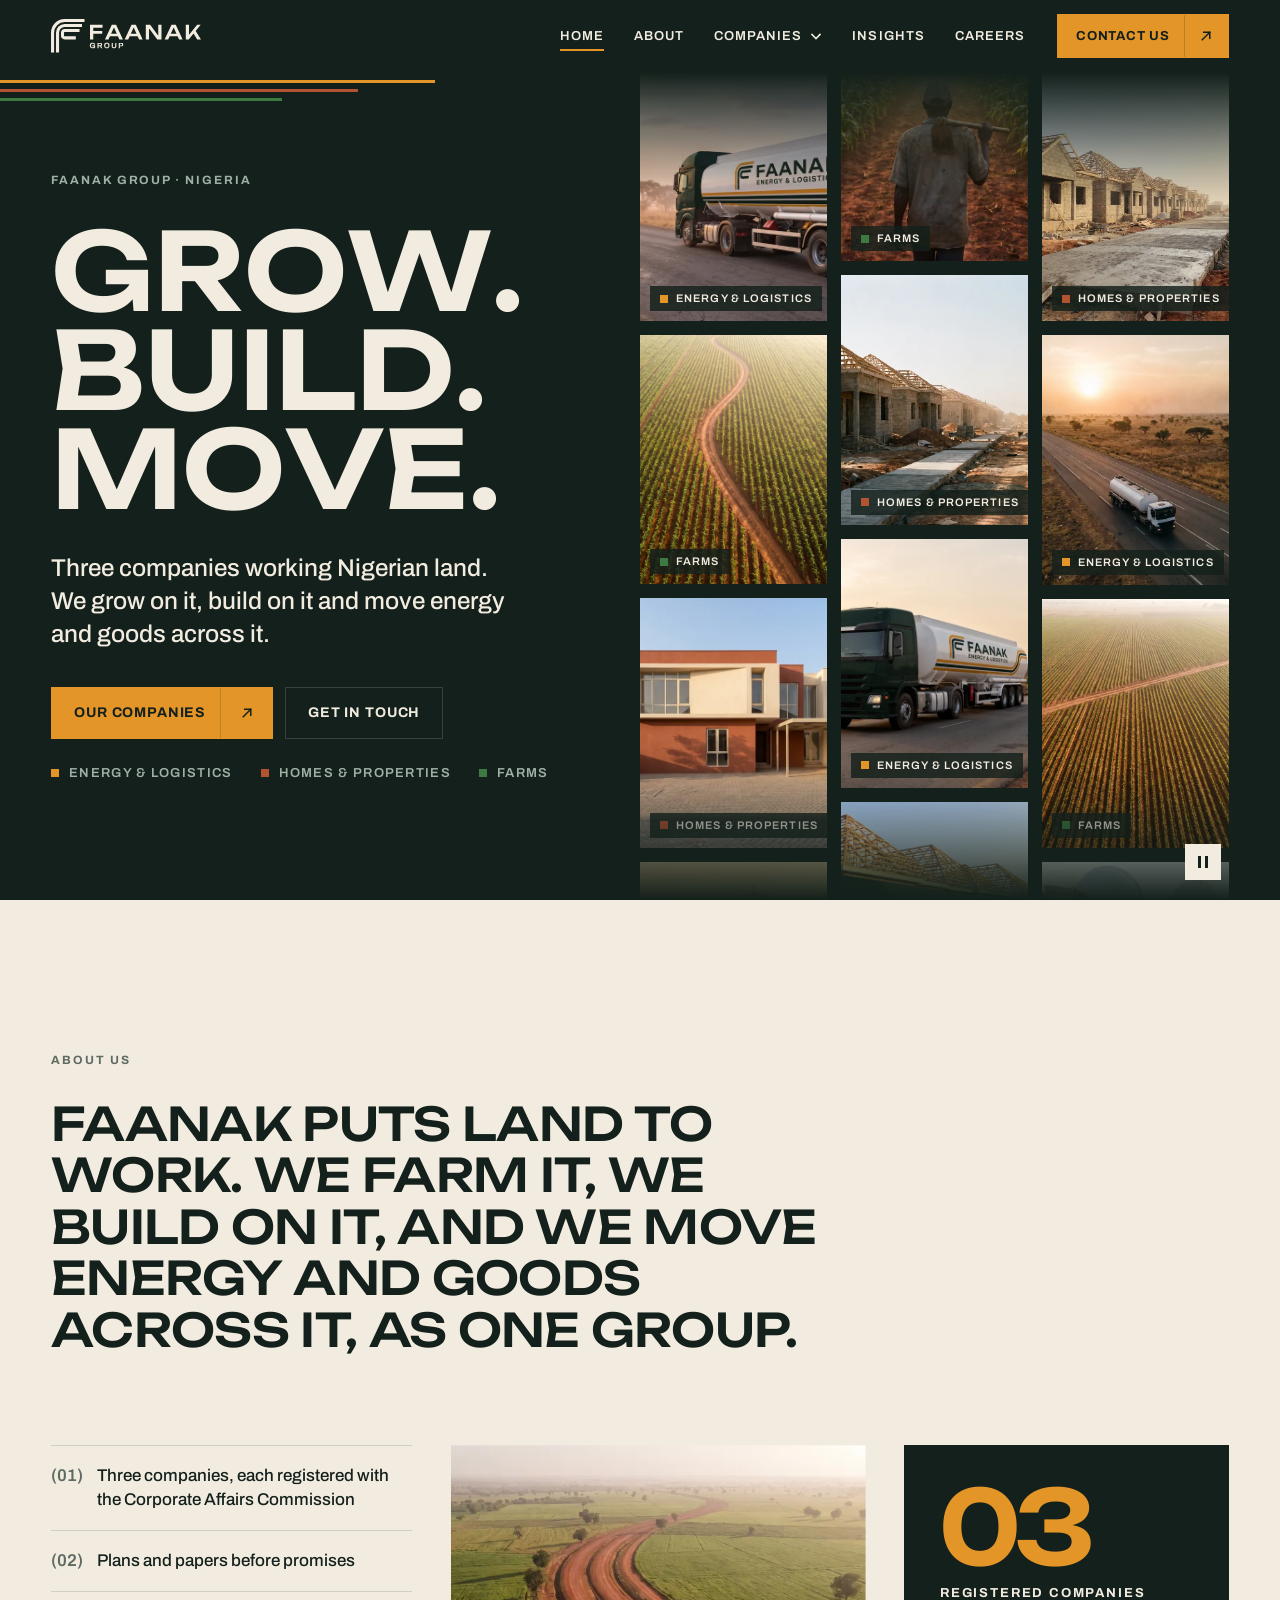
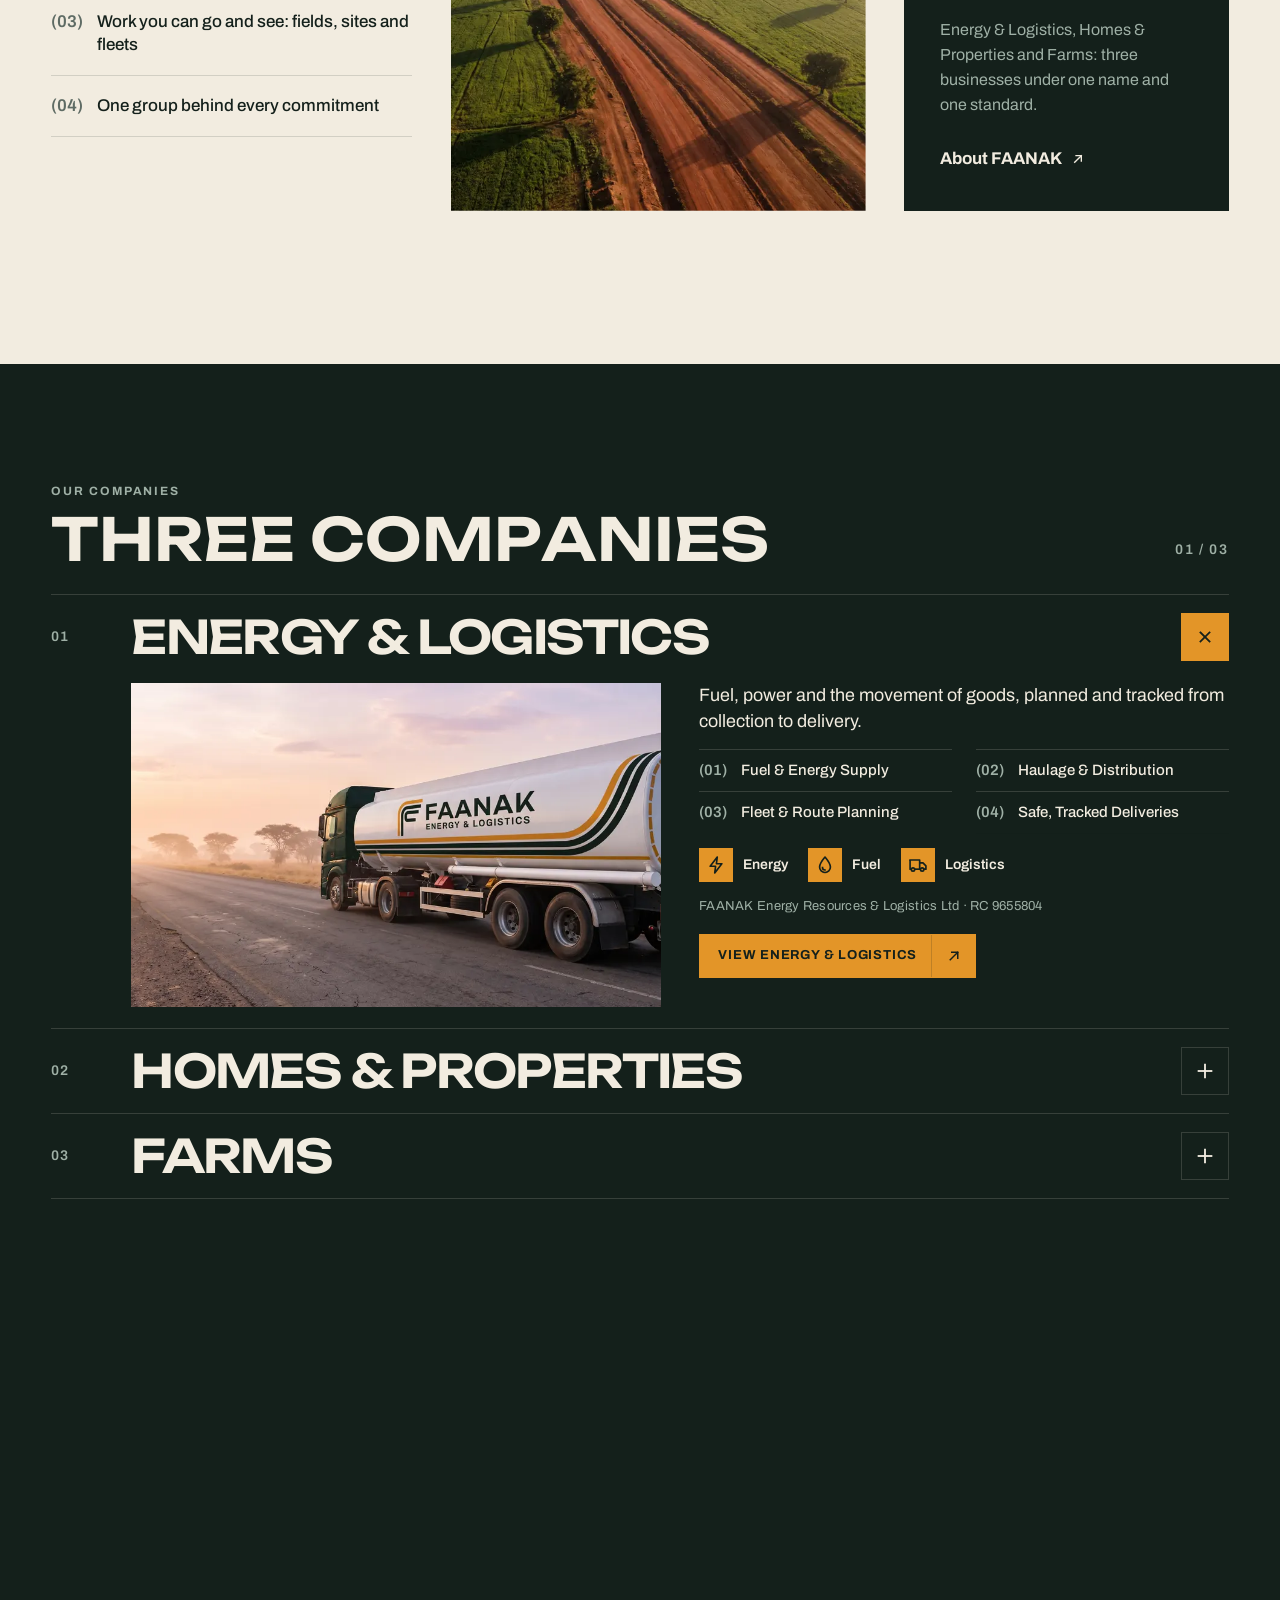
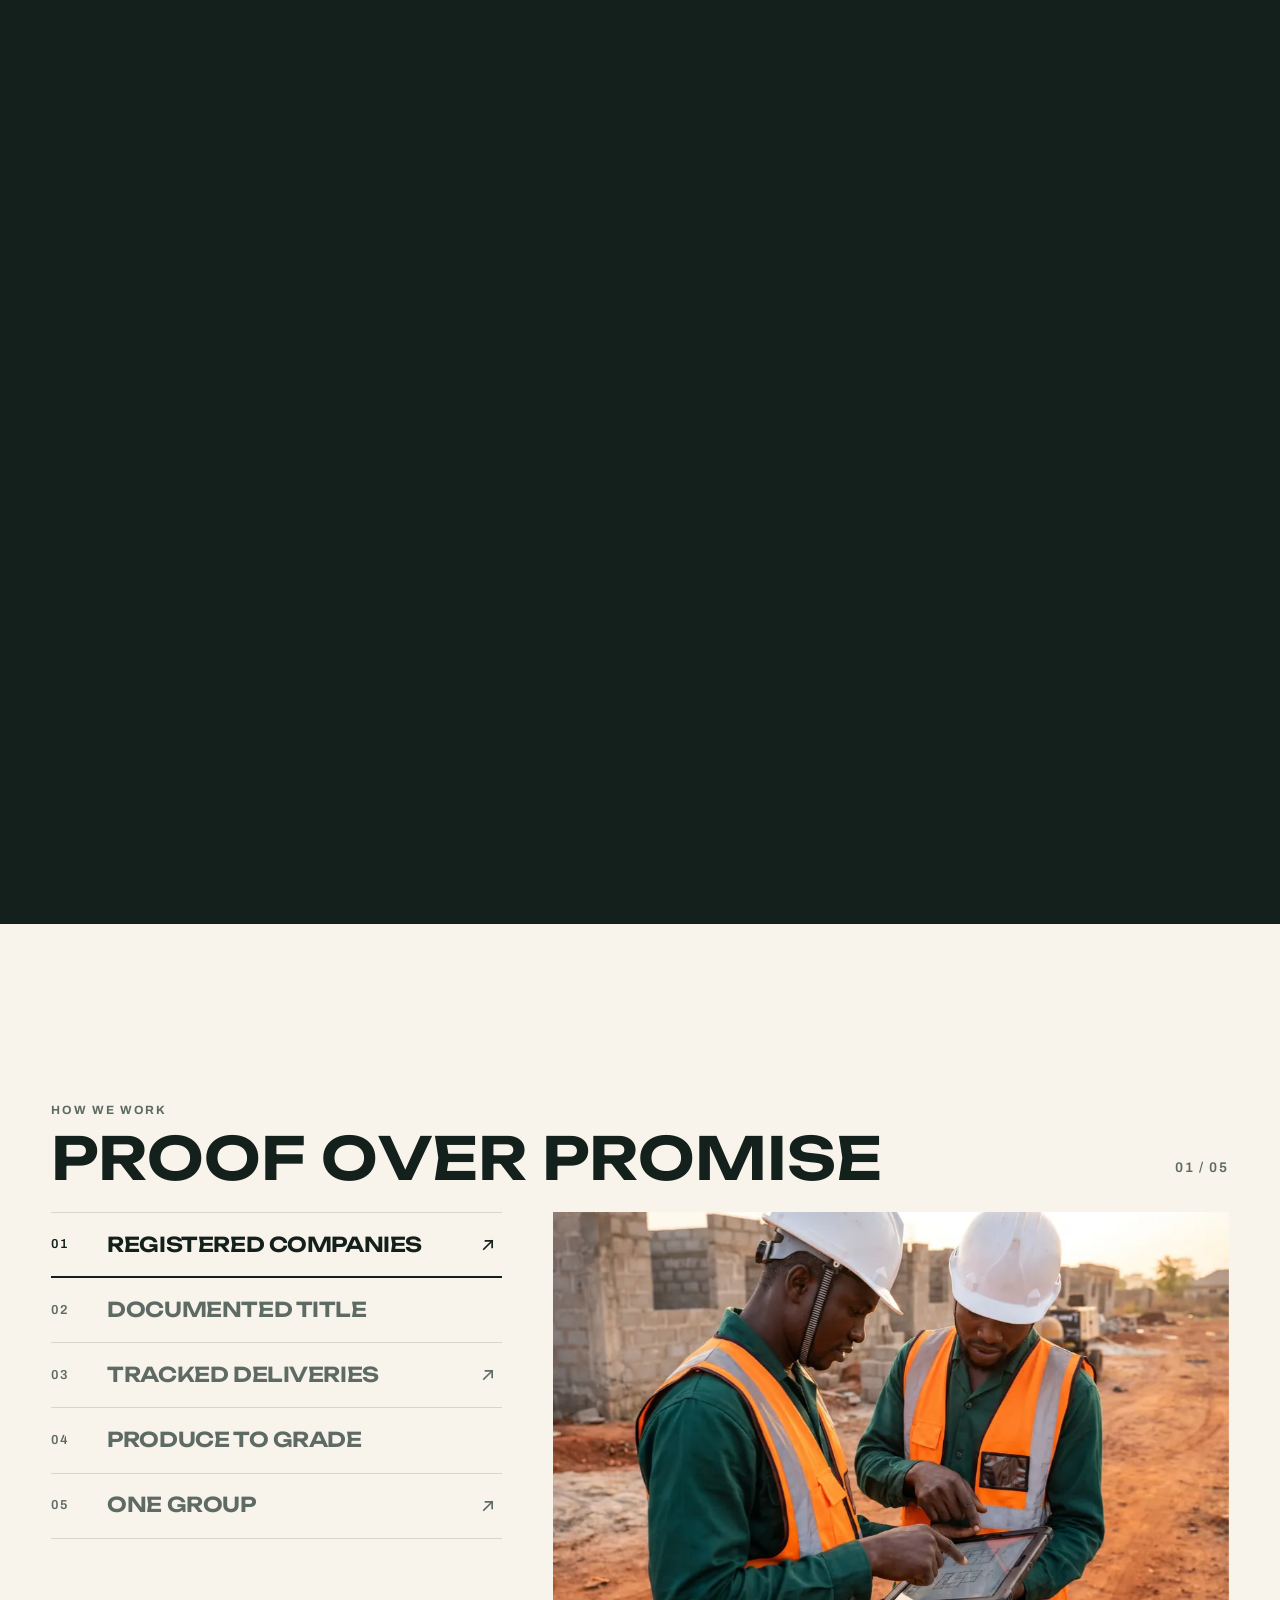
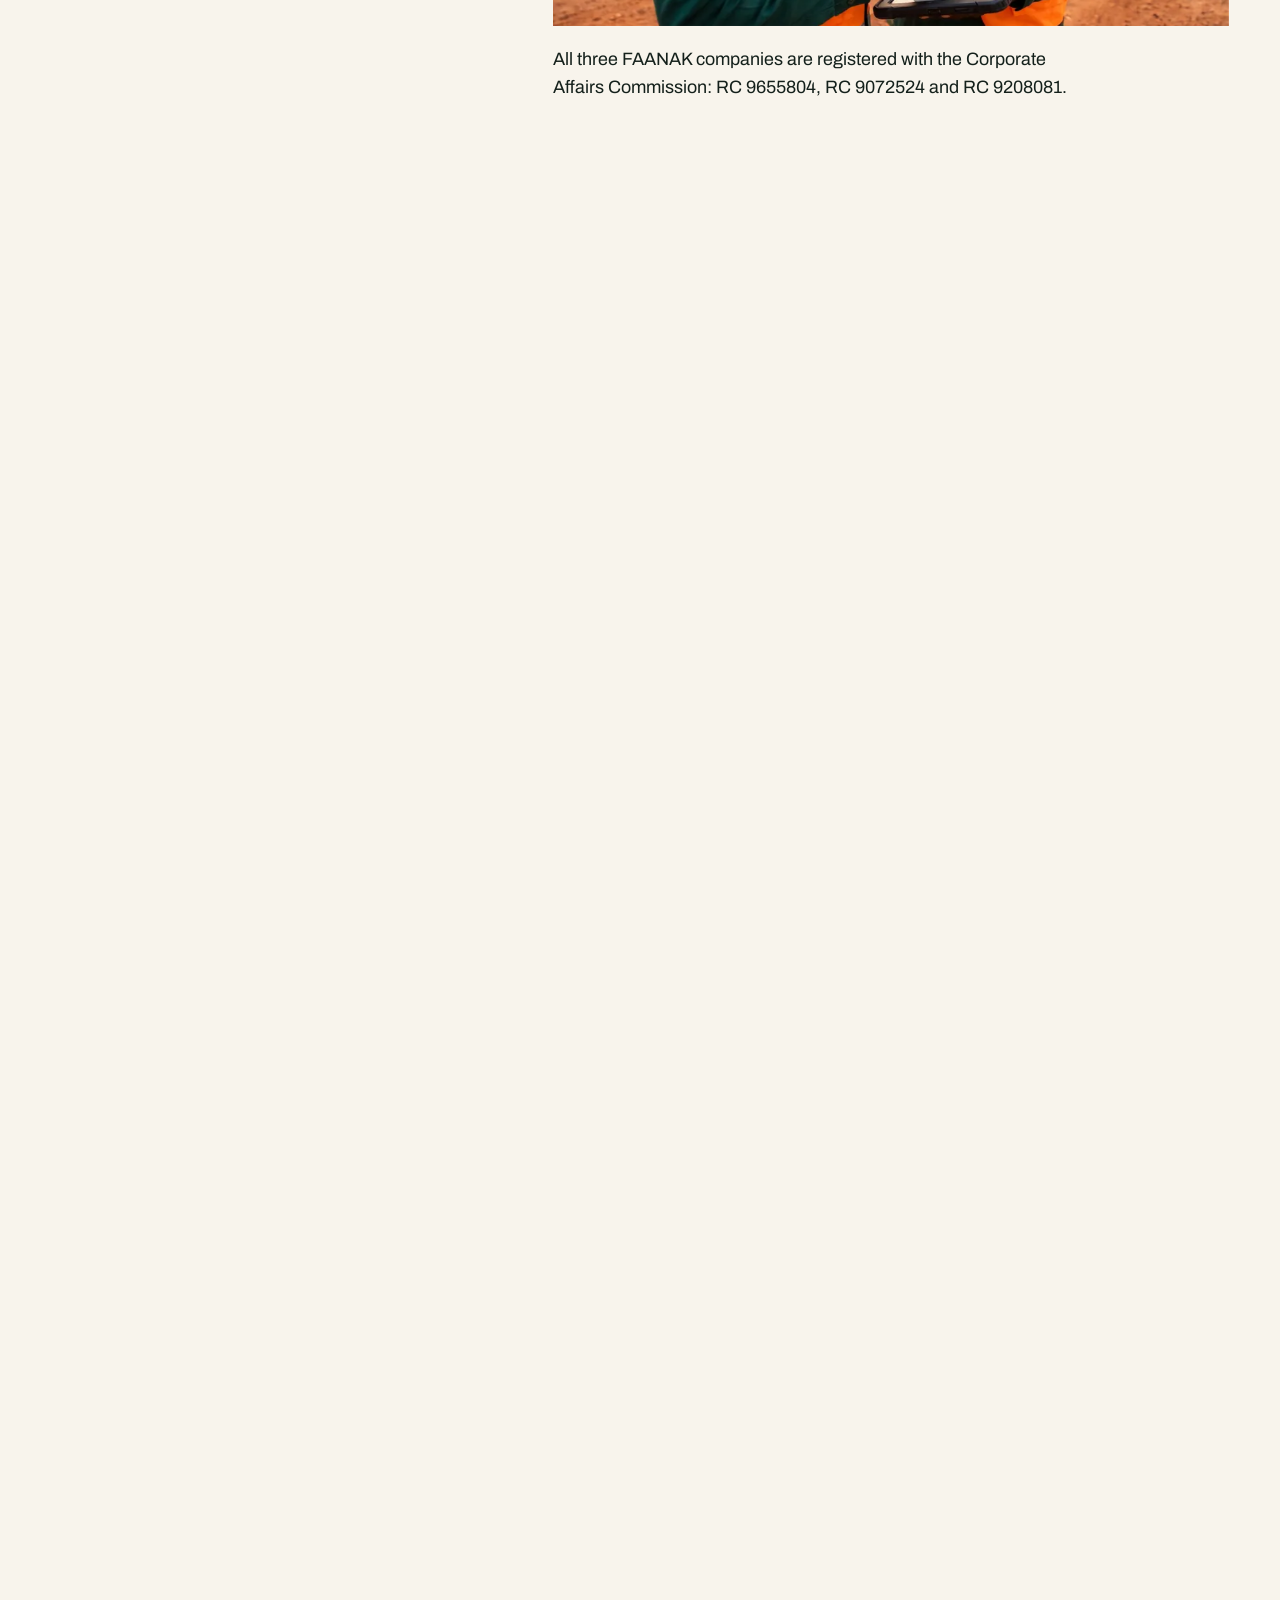
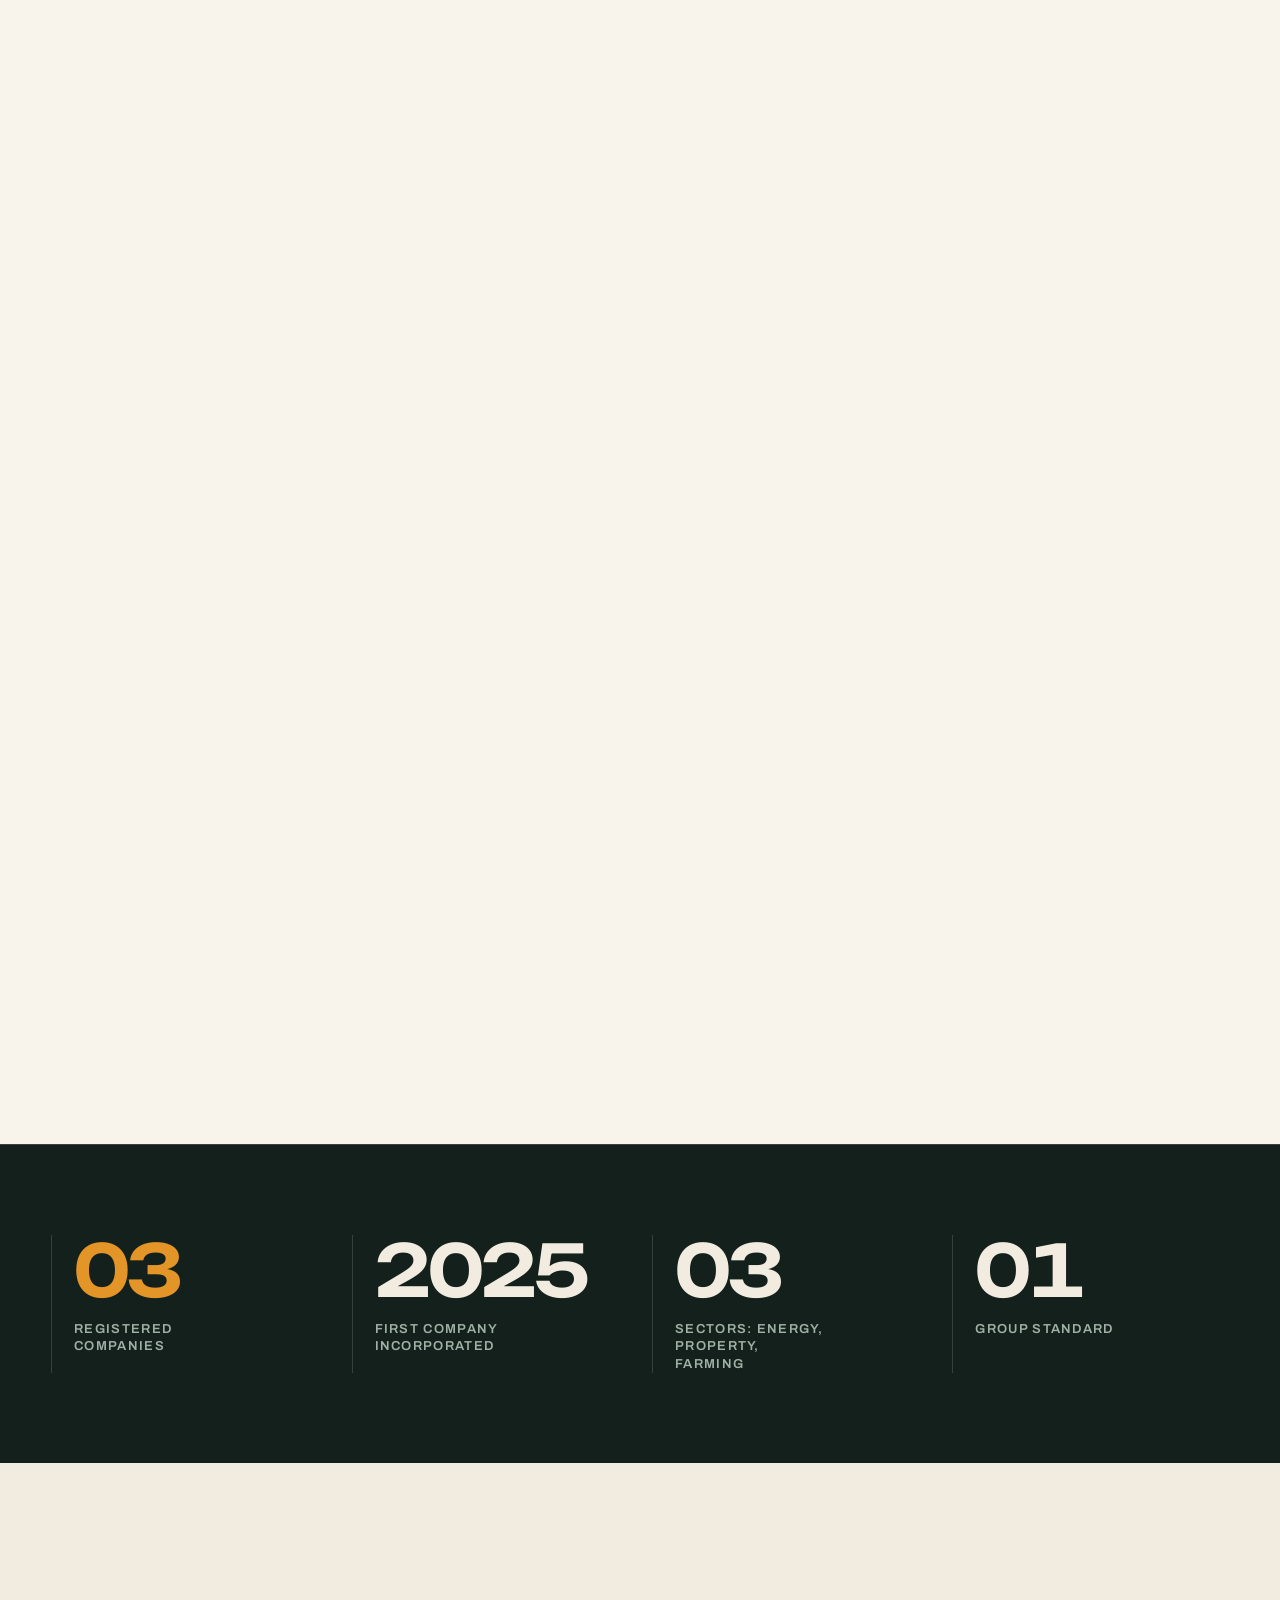
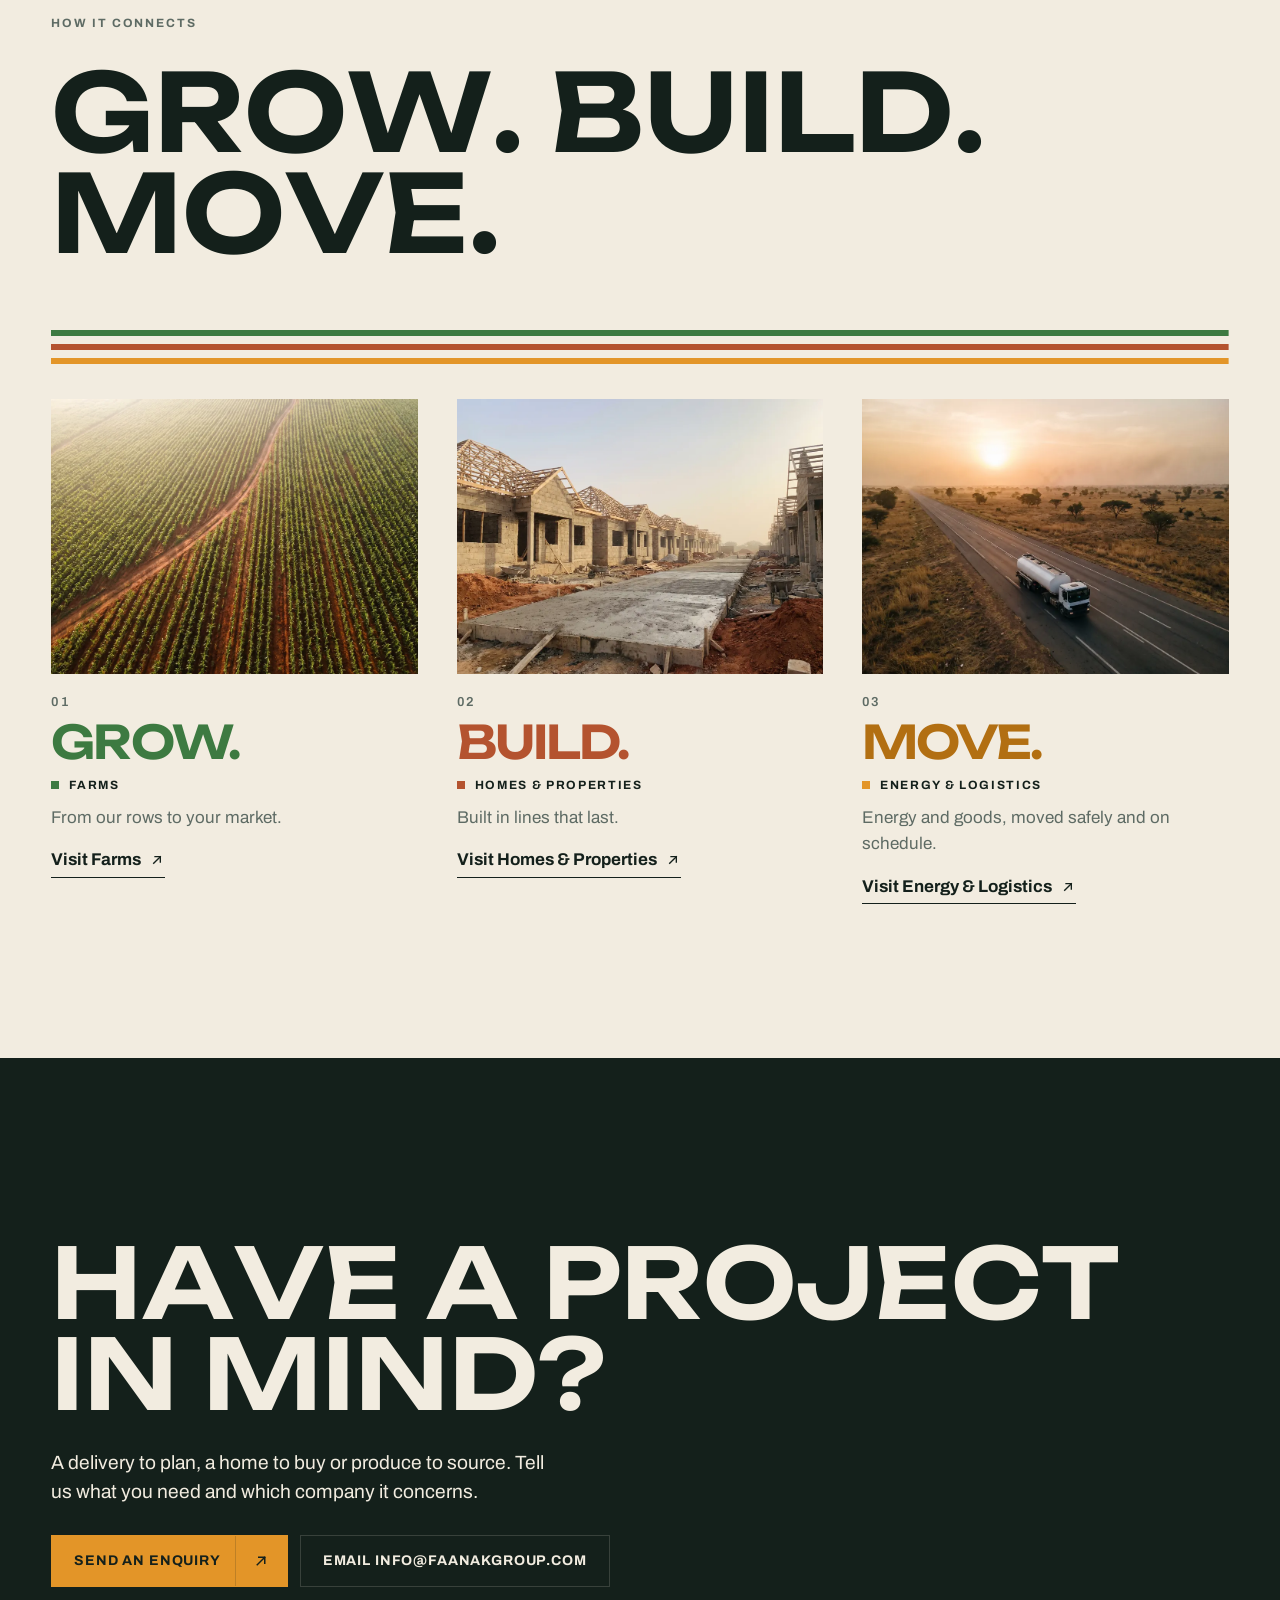
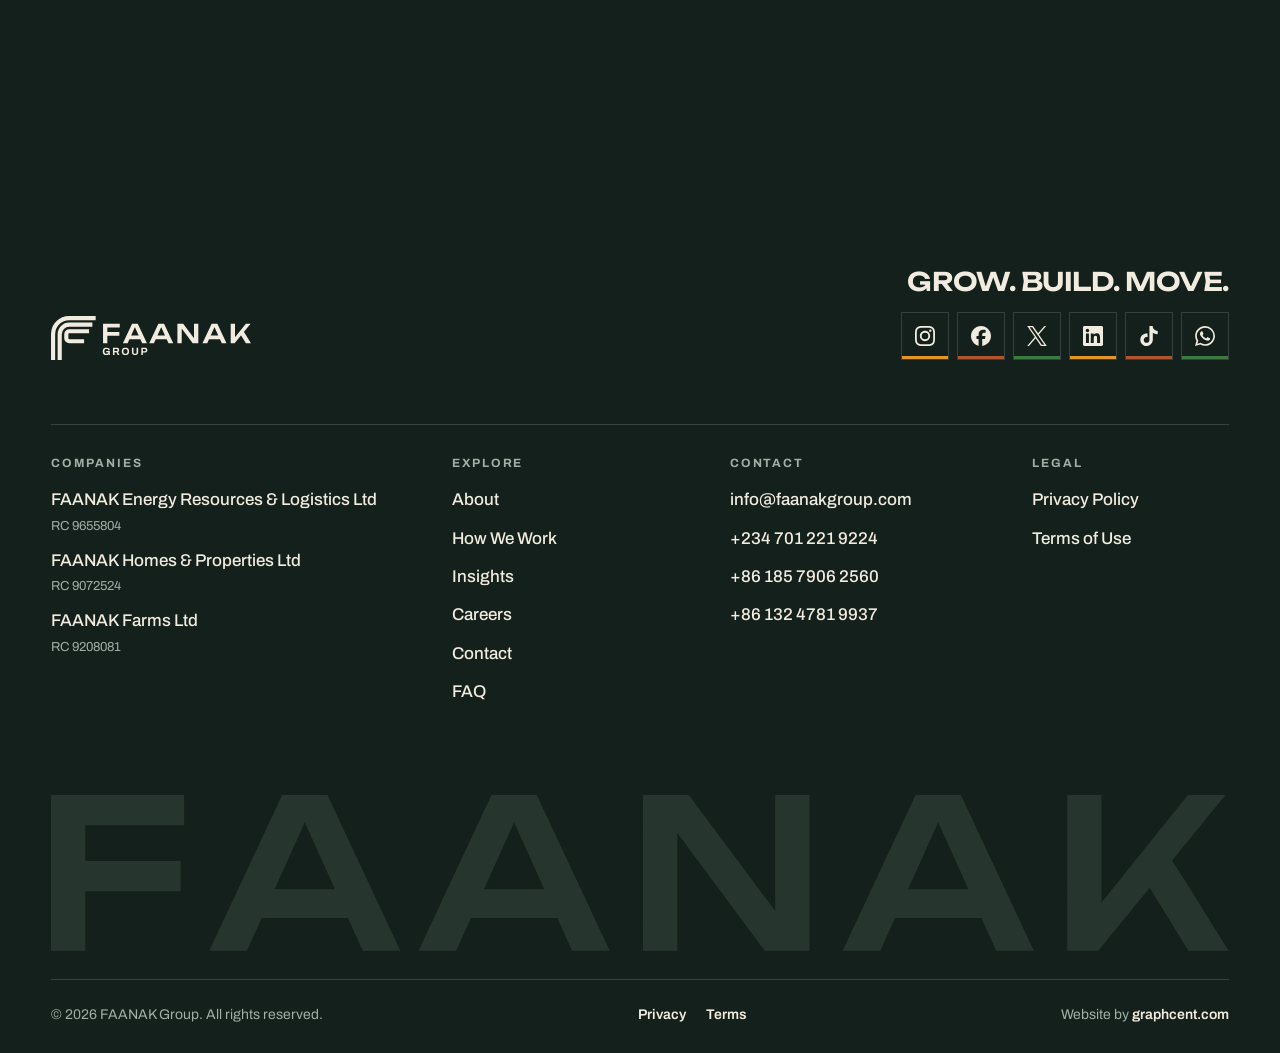
==== commit e91990b8: "Remove the dot before section labels Labels such as About Us, Our Companies and How We Work now show" ====
--- a/index.html
+++ b/index.html
@@ -71,7 +71,7 @@
   <div class="hero__lanes" aria-hidden="true"><span></span><span></span><span></span></div>
   <div class="hl wrap">
     <div class="hl__copy">
-      <p class="kicker"><span class="kicker__dot" aria-hidden="true"></span>FAANAK Group · Nigeria</p>
+      <p class="kicker">FAANAK Group · Nigeria</p>
       <h1 class="title hl__title" id="hero-title" data-split="chars">Grow.<br>Build.<br>Move.</h1>
       <p class="hero__lead" data-split="words">Three companies working Nigerian land. We grow on it, build on it and move energy and goods across it.</p>
       <div class="hero__actions"><a class="btn btn--amber" href="#companies"><span>Our Companies</span><span class="btn__icon" aria-hidden="true"><svg class="ico" aria-hidden="true" focusable="false"><use href="#i-arrow"/></svg></span></a><a class="btn btn--ghost" href="contact.html"><span>Get in Touch</span></a></div>
@@ -114,7 +114,7 @@
 
 <section class="about section" aria-labelledby="about-title">
   <div class="wrap">
-    <p class="kicker"><span class="kicker__dot" aria-hidden="true"></span>About Us</p>
+    <p class="kicker">About Us</p>
     <h2 class="statement" id="about-title" data-split="words">FAANAK puts land to work. We farm it, we build on it, and we move energy and goods across it, as one group.</h2>
     <div class="about__grid">
       <ol class="numlist" data-stagger>
@@ -138,7 +138,7 @@
   <div class="scrolly__stage">
     <div class="wrap">
       <div class="scrolly__head">
-        <div><p class="kicker"><span class="kicker__dot" aria-hidden="true"></span>Our Companies</p><h2 class="title title--stage" id="companies-title" data-split="chars">Three Companies</h2></div>
+        <div><p class="kicker">Our Companies</p><h2 class="title title--stage" id="companies-title" data-split="chars">Three Companies</h2></div>
         <p class="scrolly__count" aria-hidden="true"><span data-scrolly-n>01</span> / 03</p>
       </div>
       <div class="acc" data-acc>
@@ -201,7 +201,7 @@
   <div class="scrolly__stage">
     <div class="wrap">
       <div class="scrolly__head">
-        <div><p class="kicker"><span class="kicker__dot" aria-hidden="true"></span>How We Work</p><h2 class="title title--stage" id="work-title" data-split="chars">Proof Over Promise</h2></div>
+        <div><p class="kicker">How We Work</p><h2 class="title title--stage" id="work-title" data-split="chars">Proof Over Promise</h2></div>
         <p class="scrolly__count" aria-hidden="true"><span data-scrolly-n>01</span> / 05</p>
       </div>
       <div class="work__grid" data-tabs>
@@ -221,7 +221,7 @@
 </section>
 <section class="process section" aria-labelledby="process-title">
   <div class="wrap">
-    <p class="kicker"><span class="kicker__dot" aria-hidden="true"></span>How It Connects</p>
+    <p class="kicker">How It Connects</p>
     <h2 class="title" id="process-title" data-split="chars">Grow. Build.<br>Move.</h2>
     <div class="process__lanes" aria-hidden="true"><svg viewBox="0 0 1200 40" preserveAspectRatio="none"><path d="M0 6 H1200" class="ln ln--green"/><path d="M0 20 H1200" class="ln ln--laterite"/><path d="M0 34 H1200" class="ln ln--amber"/></svg></div>
     <ol class="steps" data-stagger><li class="step step--green">
--- a/assets/css/site.css
+++ b/assets/css/site.css
@@ -101,7 +101,7 @@
   margin-bottom: clamp(20px, 3vw, 32px);
 }
 .dark .kicker { color: var(--muted-d); }
-.kicker__dot { width: 8px; height: 8px; background: var(--amber); flex: none; }
+
 .title {
   font-family: var(--display);
   font-weight: 600;
